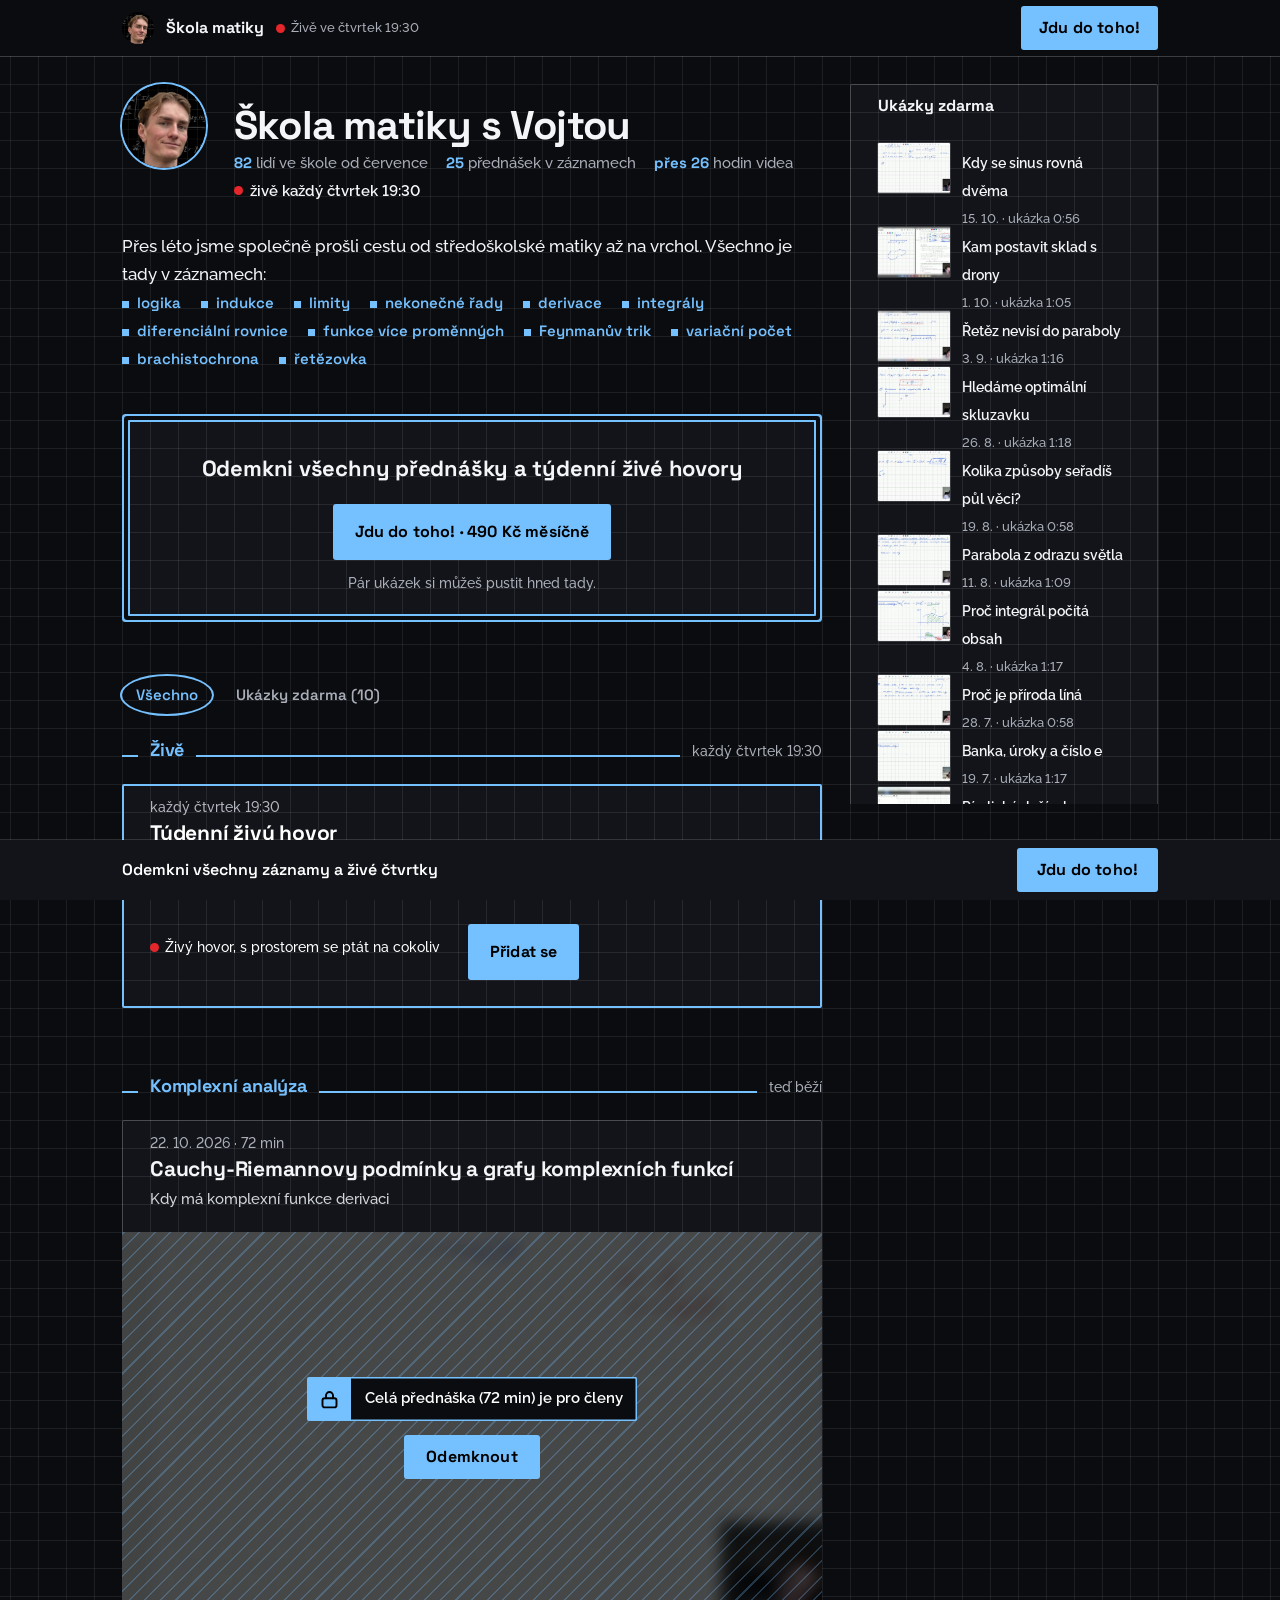
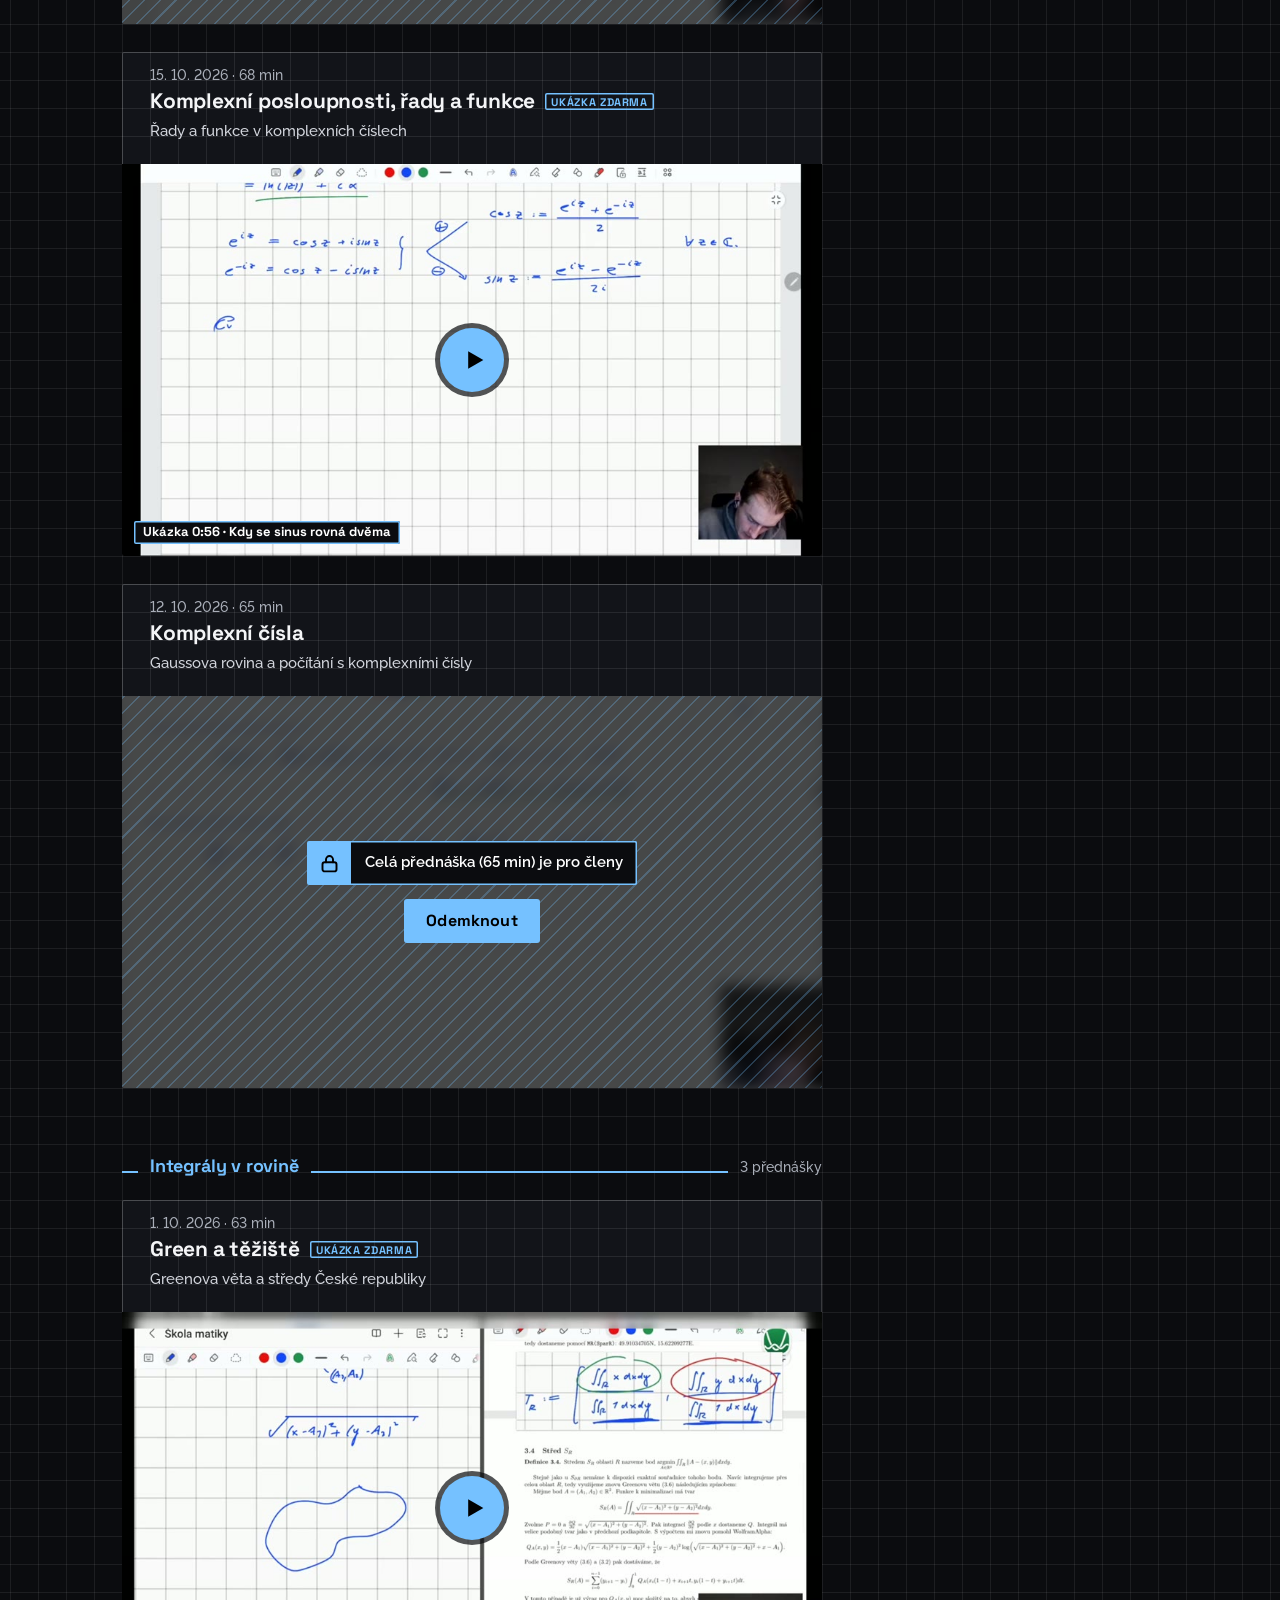
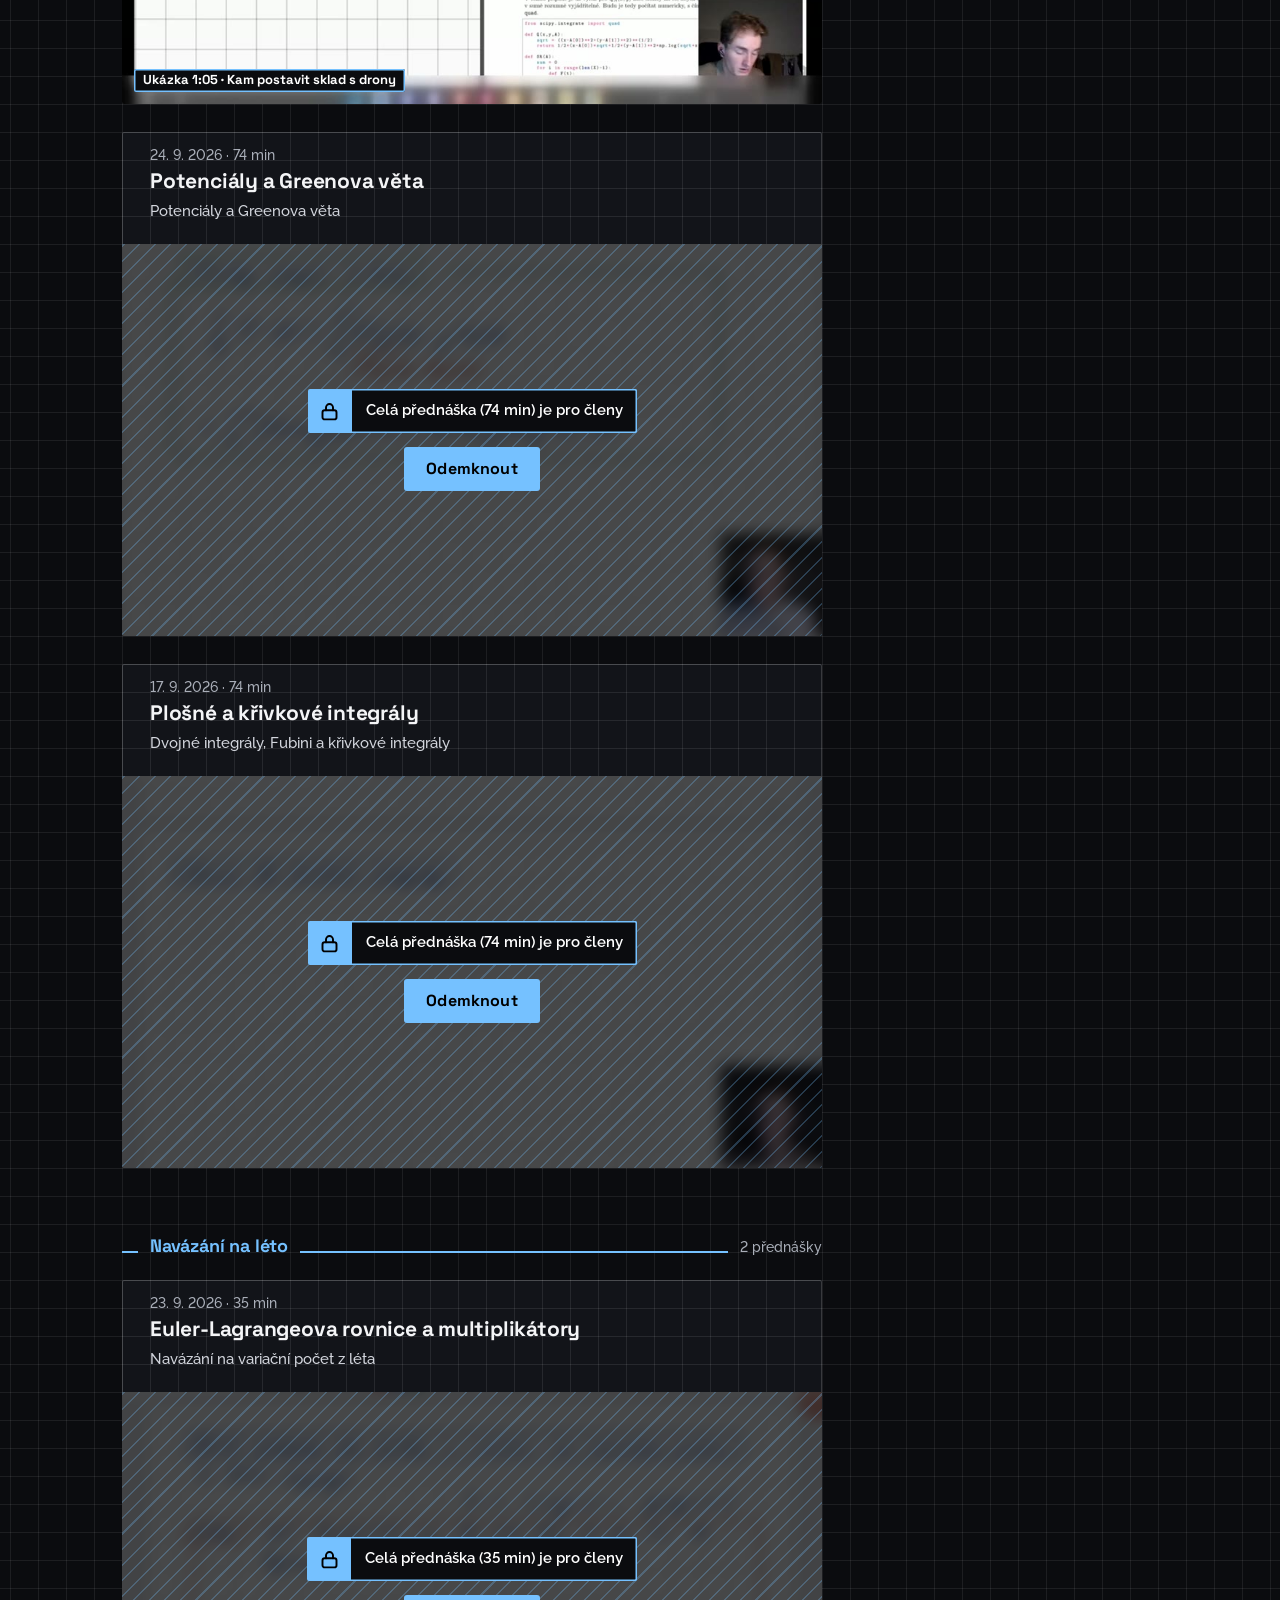
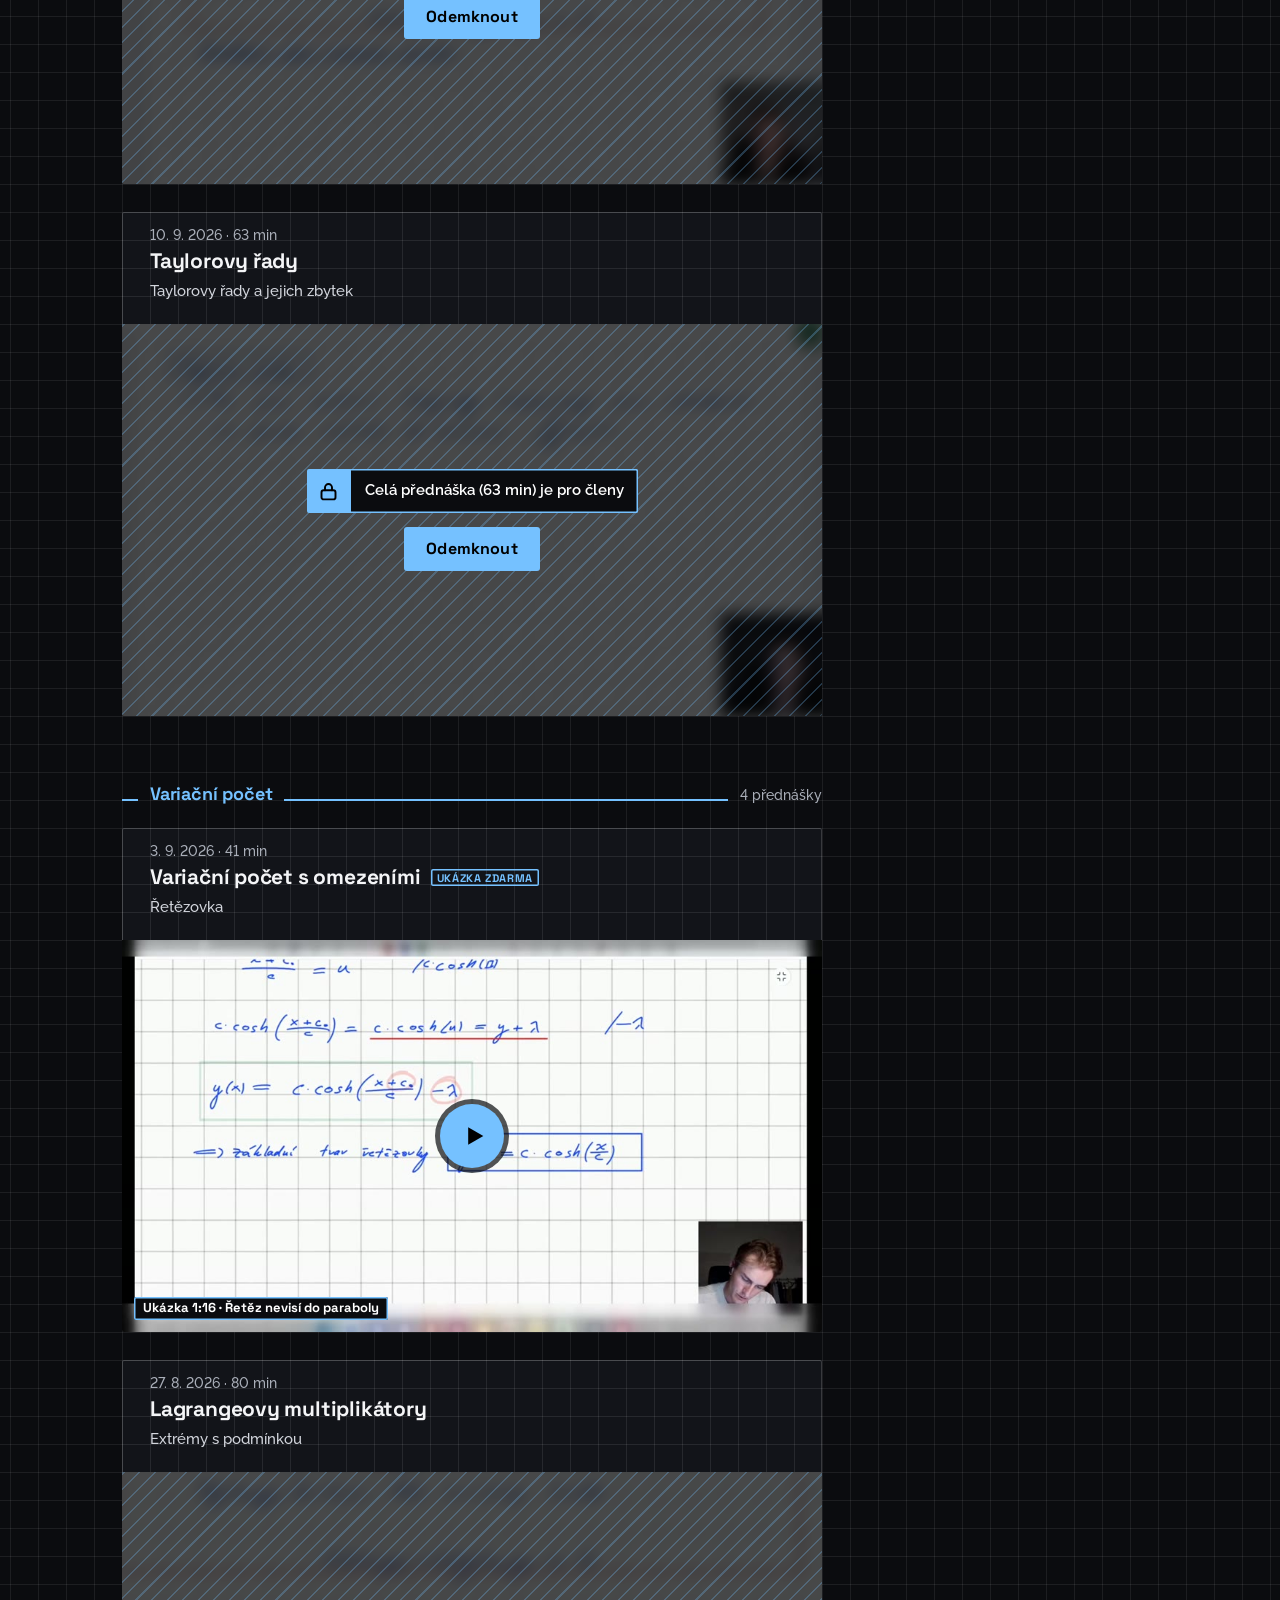
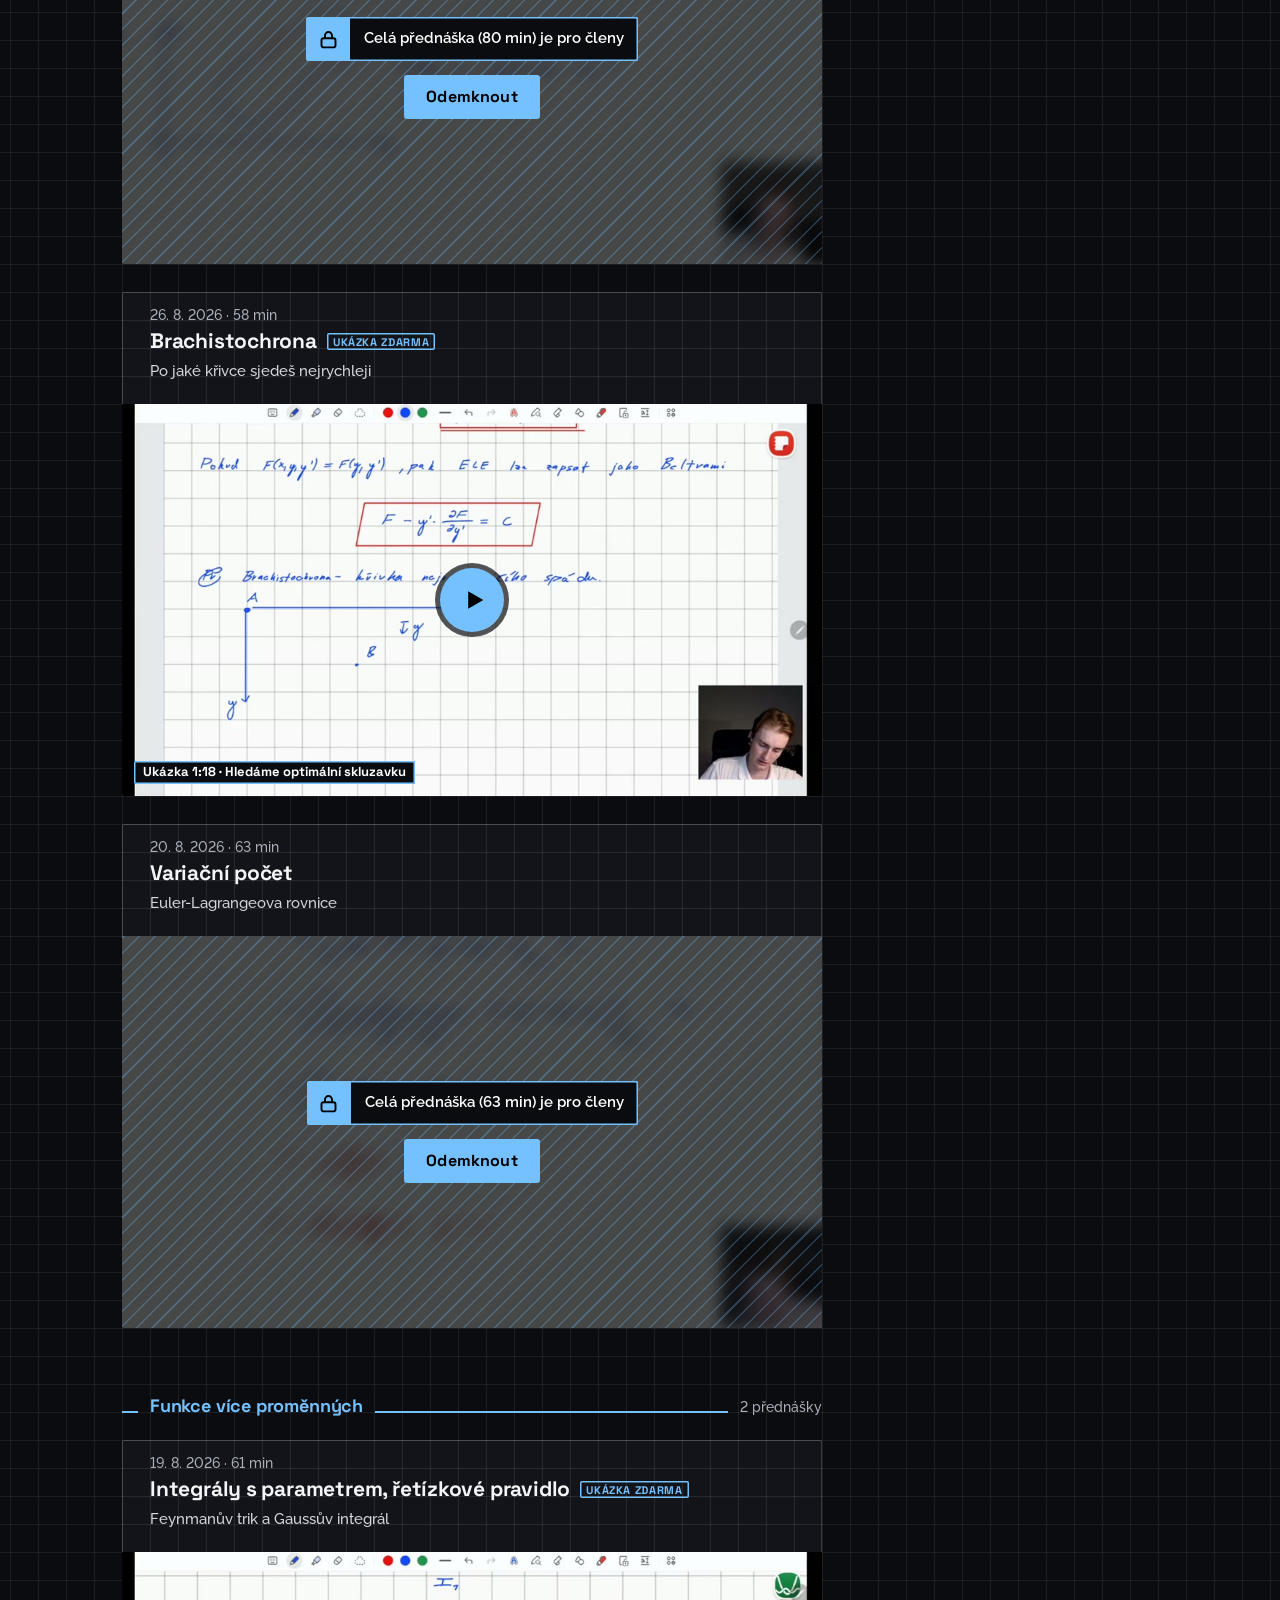
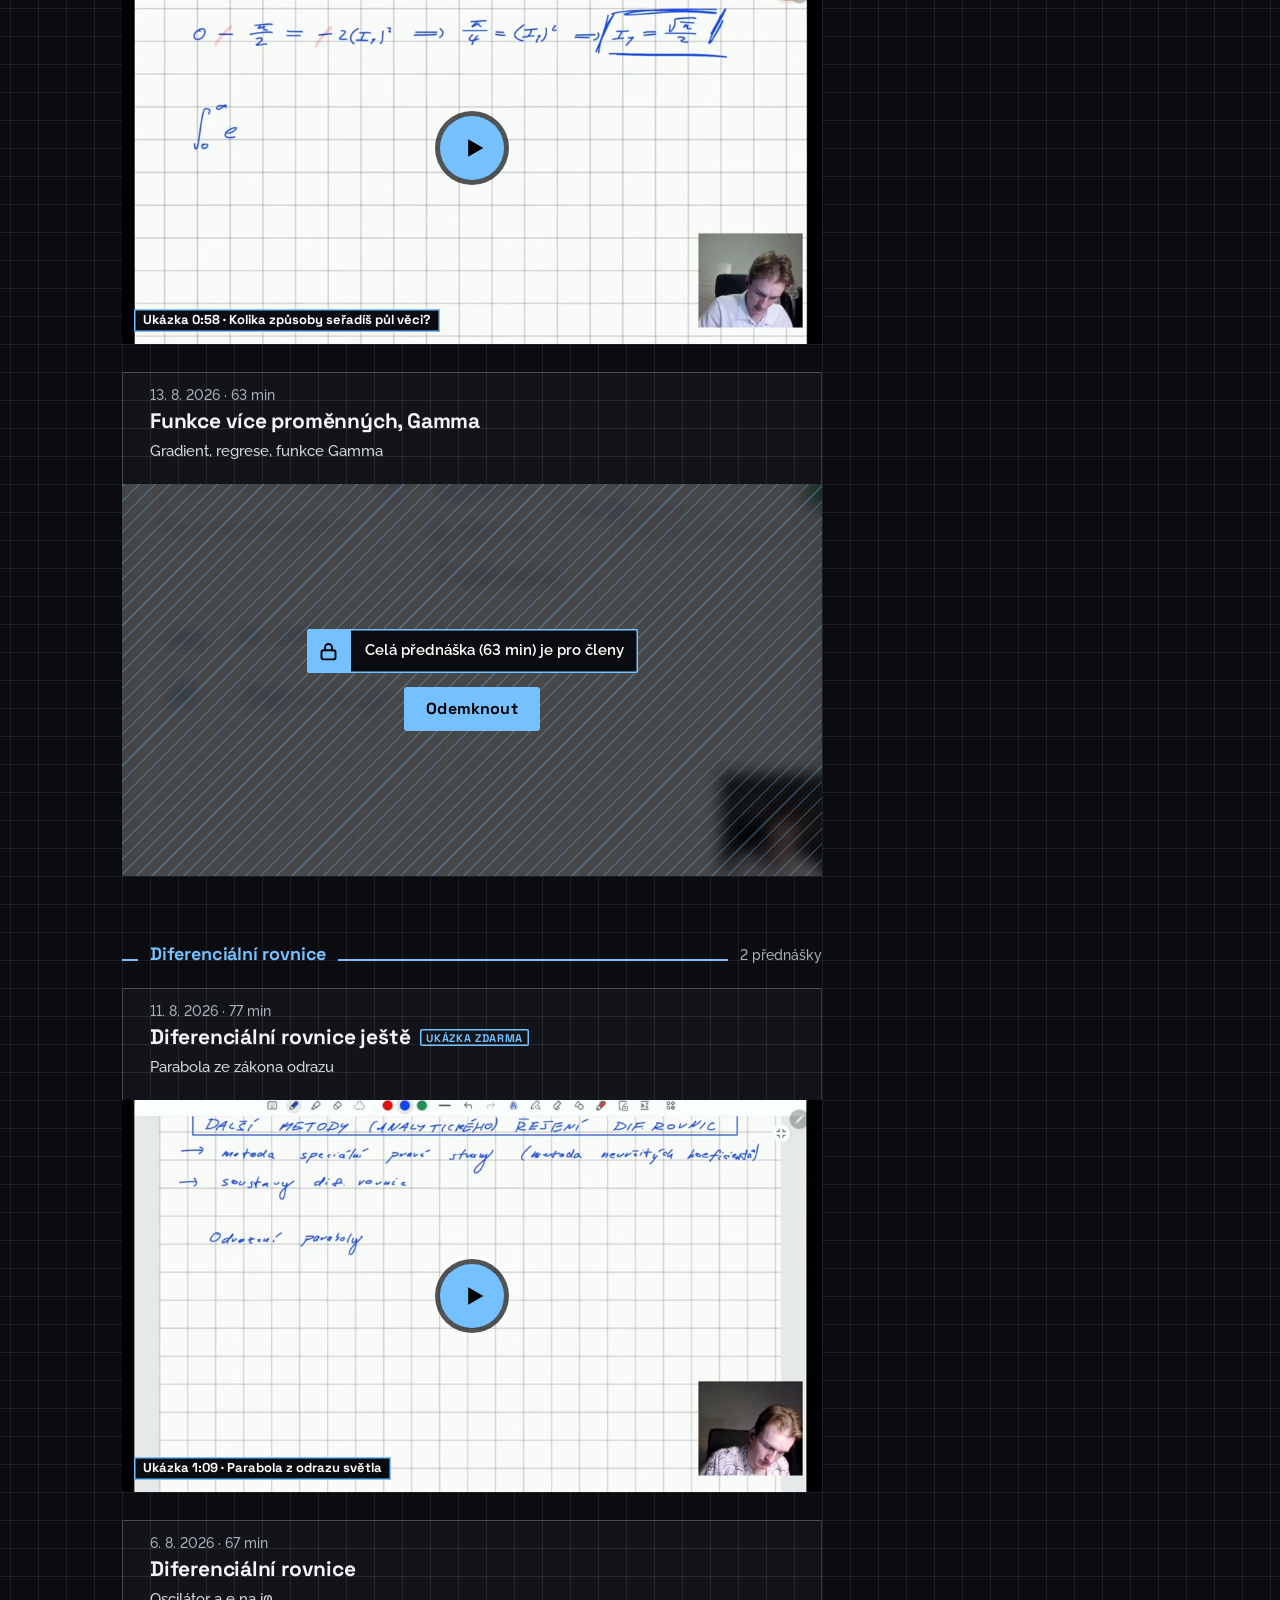
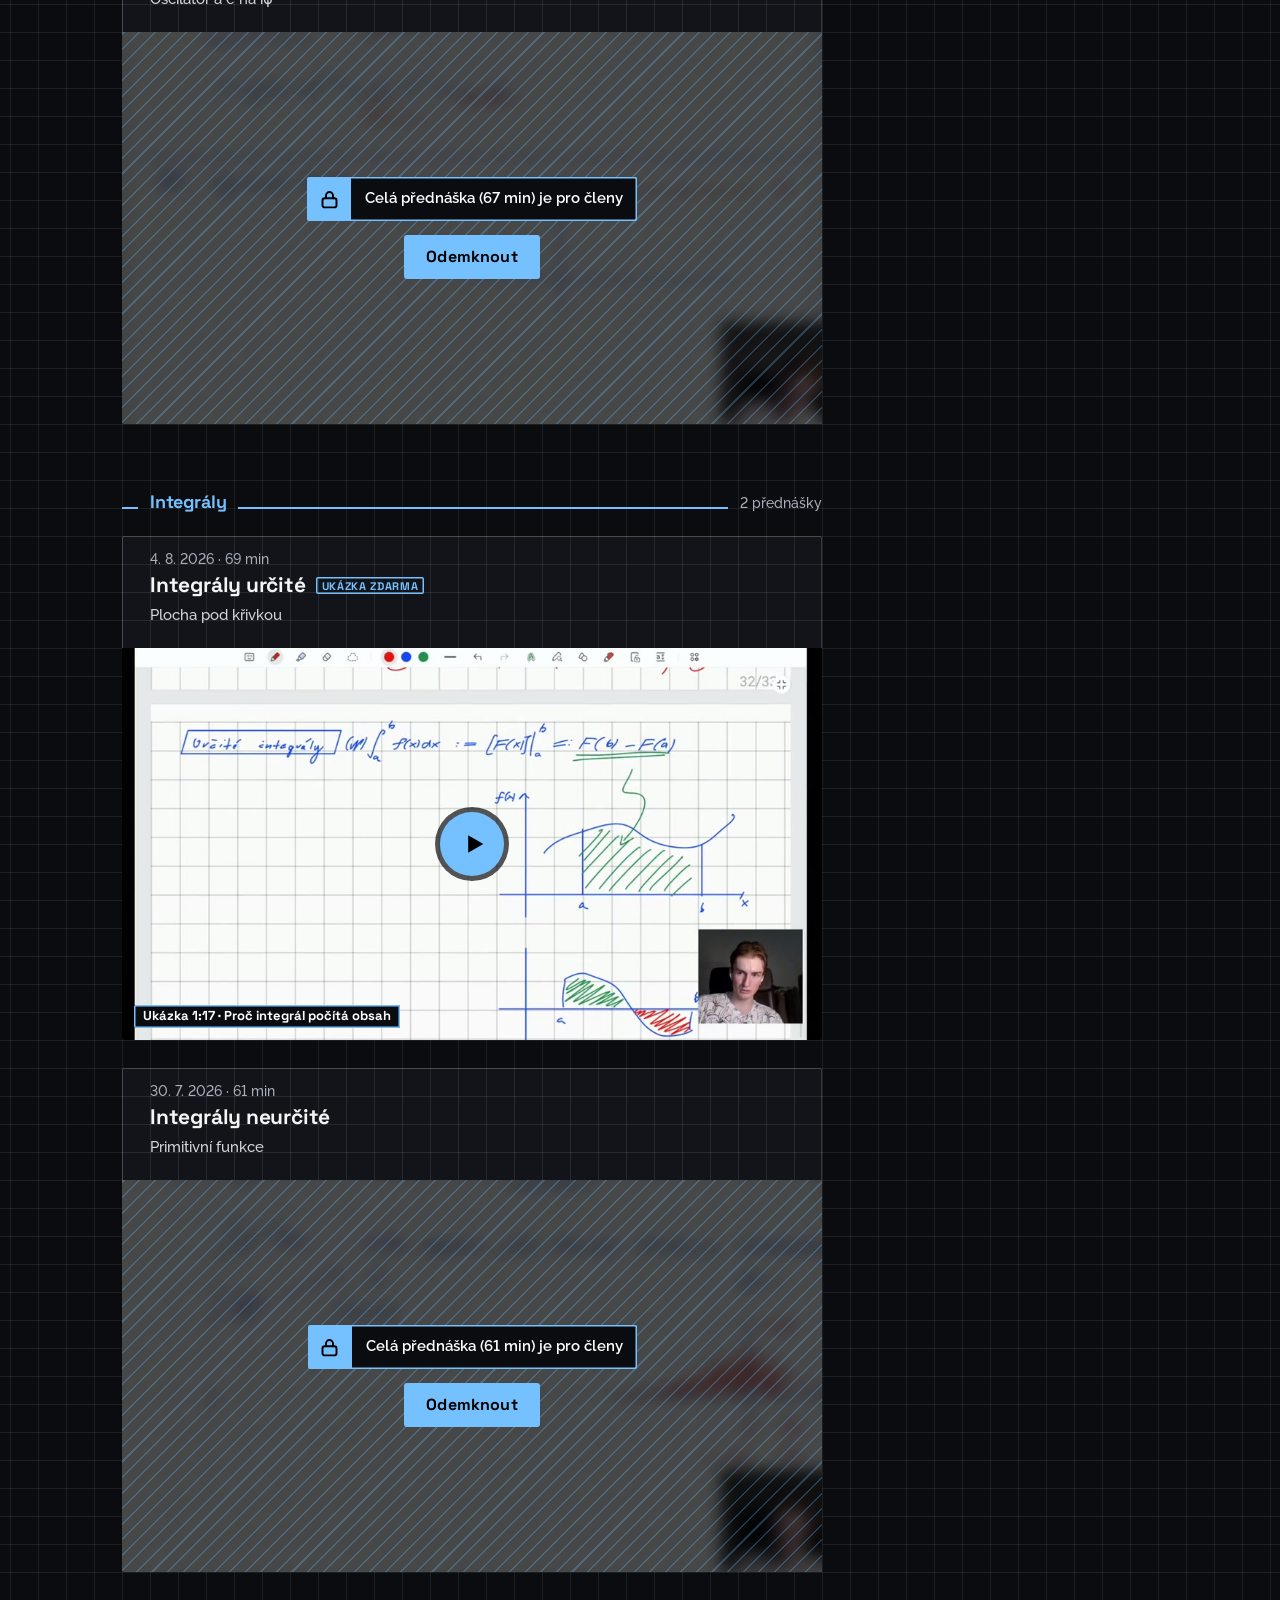
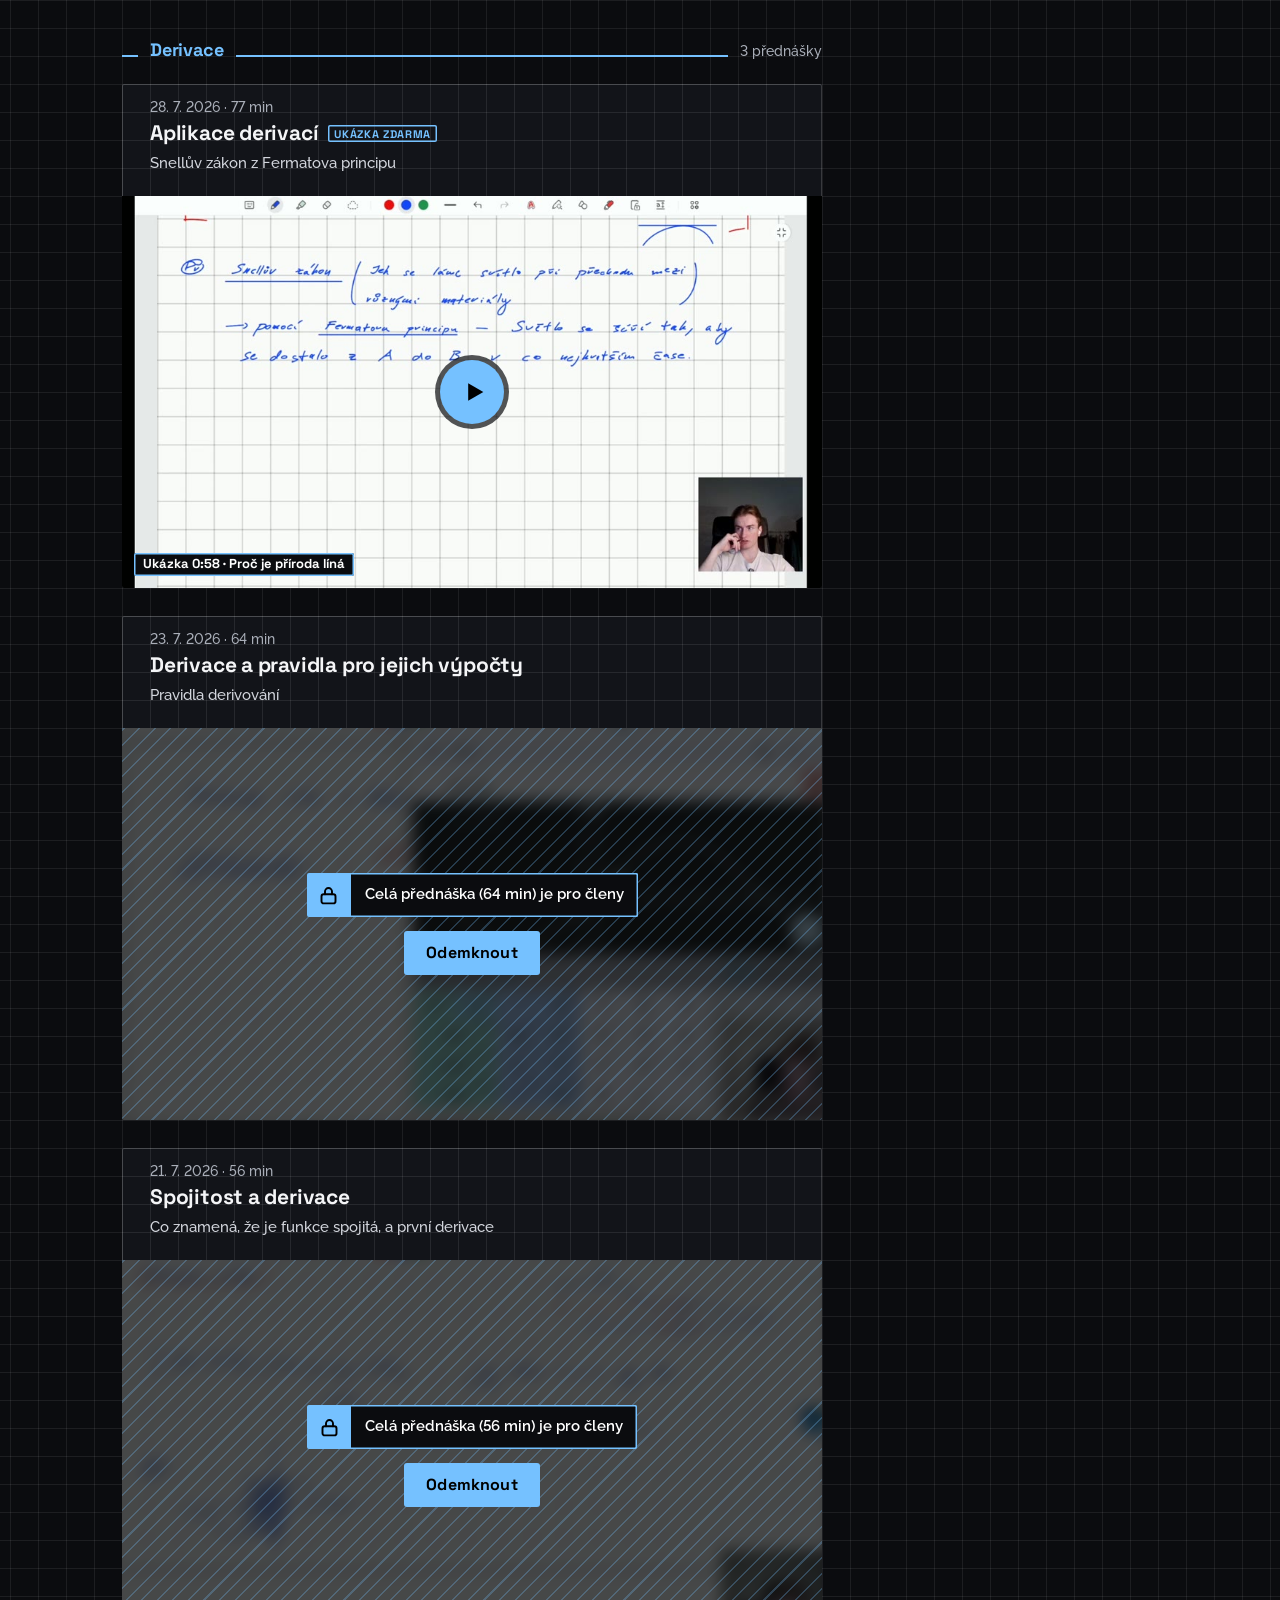
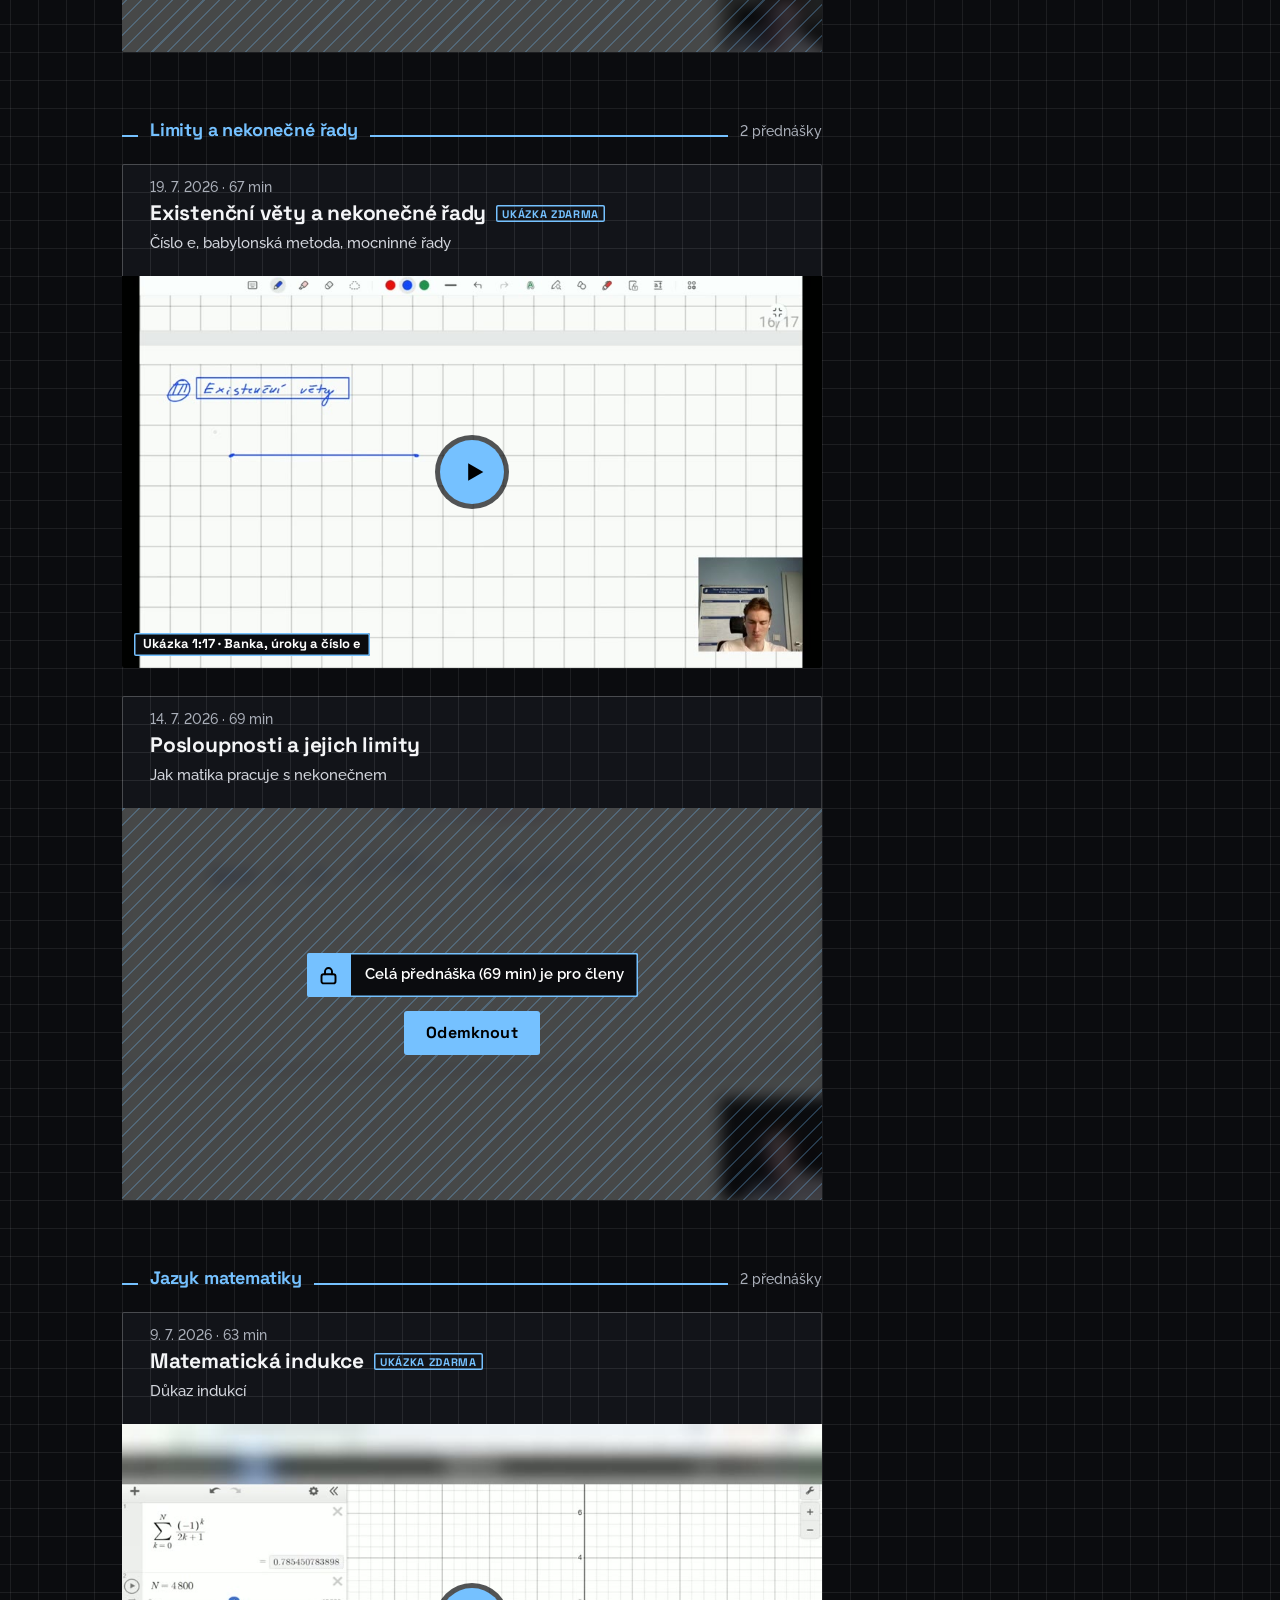
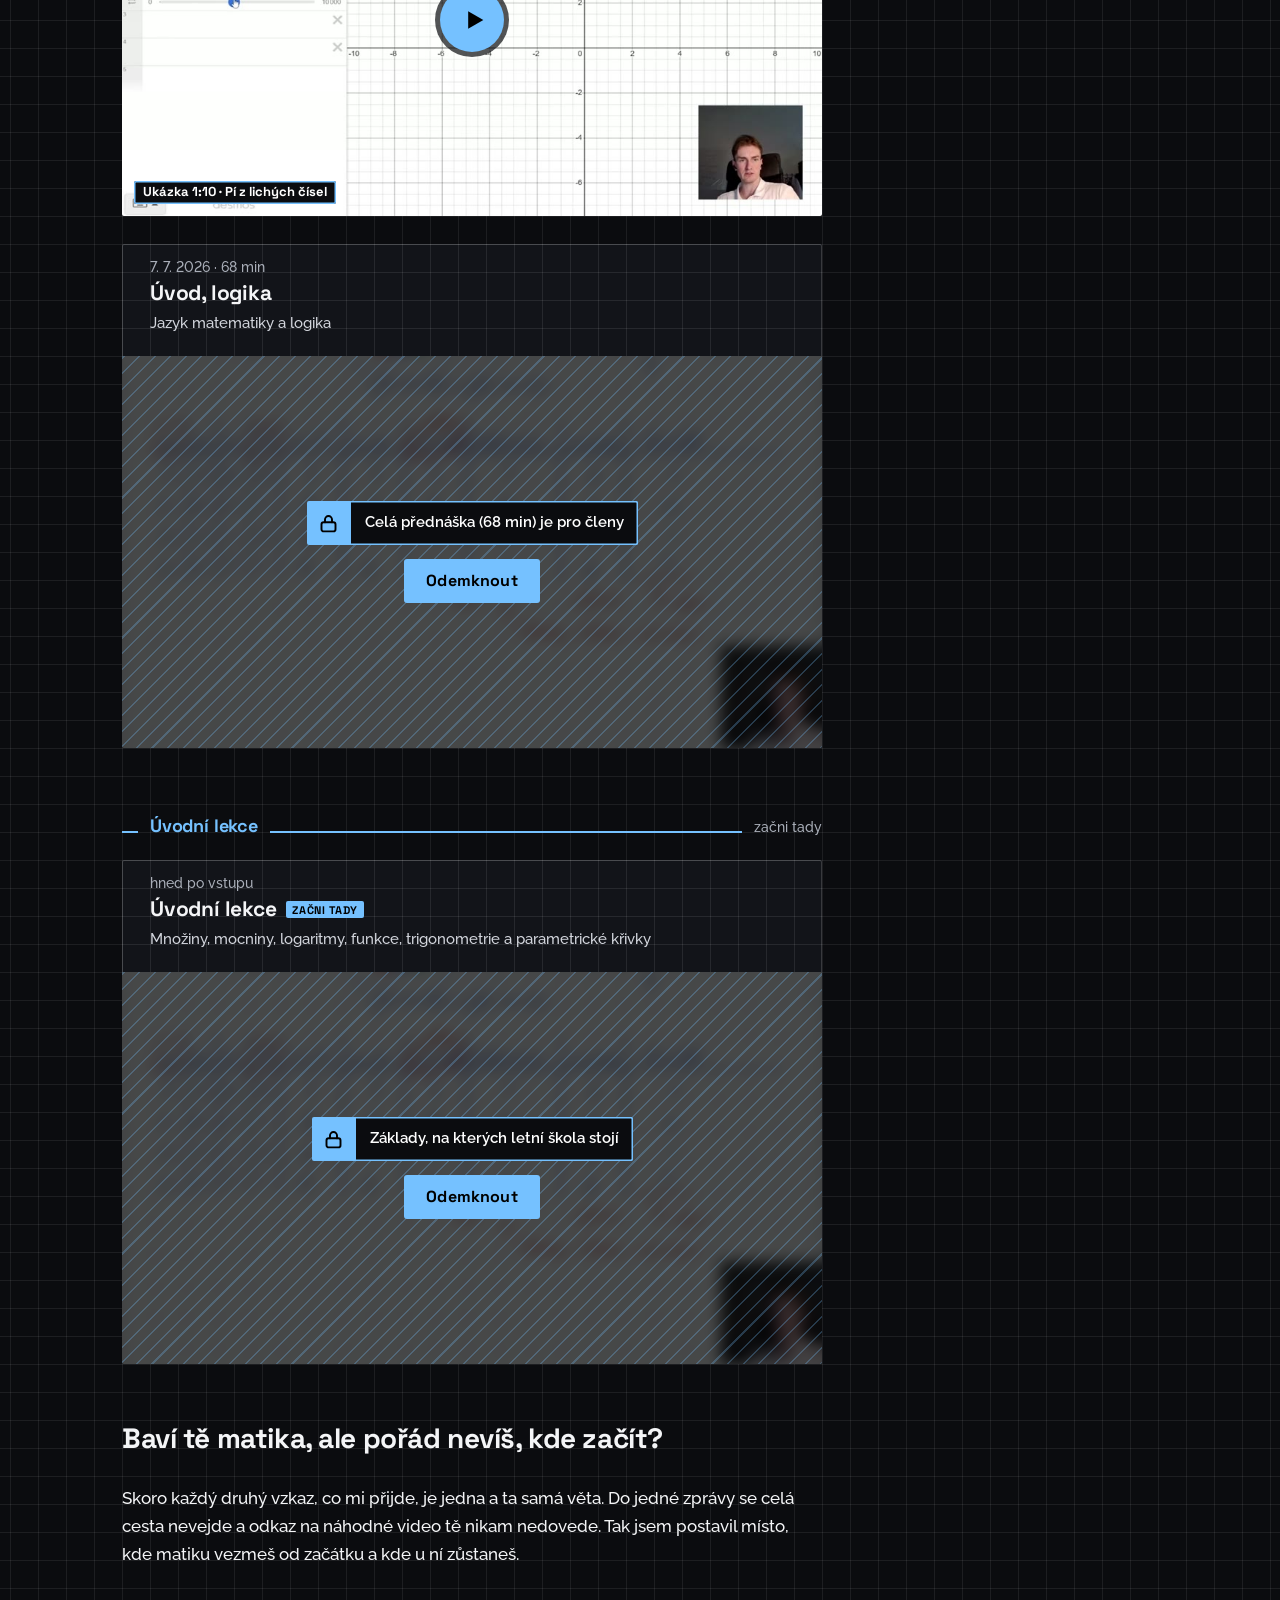
==== index.html @ f2858040 "Stránka do vyhledávačů (VEREJNE)" ====
<!doctype html>
<html lang="cs">
<head>
<meta charset="utf-8">
<meta name="viewport" content="width=device-width, initial-scale=1">
<title>Škola matiky s Vojtou</title>
<link rel="icon" href="favicon.ico" sizes="any">
<link rel="icon" href="media/favicon-32.png" type="image/png">
<link rel="apple-touch-icon" href="media/apple-touch-icon.png">
<!-- náhled odkazu ve zprávách (WhatsApp, Messenger, IG): Vojtův nadpis, věty z jeho textu, snímek horní části
     stránky bez počtů (ty by v uloženém náhledu zastaraly), 1200×630 -->
<meta name="description" content="Místo, kde matiku vezmeš od začátku a kde u ní zůstaneš. Živě každý čtvrtek od 19:30.">
<meta property="og:type" content="website">
<meta property="og:locale" content="cs_CZ">
<meta property="og:site_name" content="Škola matiky s Vojtou">
<meta property="og:title" content="Baví tě matika, ale pořád nevíš, kde začít?">
<meta property="og:description" content="Místo, kde matiku vezmeš od začátku a kde u ní zůstaneš. Živě každý čtvrtek od 19:30.">
<meta property="og:url" content="https://skola.vojtakloud.com/">
<meta property="og:image" content="https://skola.vojtakloud.com/media/nahled-odkazu.jpg?v=25319fac">
<meta property="og:image:width" content="1200">
<meta property="og:image:height" content="630">
<meta name="twitter:card" content="summary_large_image">
<script>document.documentElement.dataset.design = "k";</script>
<style>
@font-face { font-family: "Space Grotesk"; src: url("fonts/spacegrotesk-wght.ttf") format("truetype"); font-weight: 300 700; }
@font-face { font-family: "Raleway"; src: url("fonts/raleway-latin-ext-wght-normal.woff2") format("woff2"); font-weight: 100 900;
  unicode-range: U+0100-02BA, U+02BD-02C5, U+02C7-02CC, U+02CE-02D7, U+02DD-02FF, U+0304, U+0308, U+0329, U+1D00-1DBF, U+1E00-1E9F, U+1EF2-1EFF, U+2020, U+20A0-20AB, U+20AD-20C0, U+2113, U+2C60-2C7F, U+A720-A7FF; }
@font-face { font-family: "Raleway"; src: url("fonts/raleway-latin-wght-normal.woff2") format("woff2"); font-weight: 100 900;
  unicode-range: U+0000-00FF, U+0131, U+0152-0153, U+02BB-02BC, U+02C6, U+02DA, U+02DC, U+0304, U+0308, U+0329, U+2000-206F, U+20AC, U+2122, U+2191, U+2193, U+2212, U+2215, U+FEFF, U+FFFD; }

:root {
  --bg: #0d0d0f;
  --panel: #17171b;
  --panel-2: #1f1f24;
  --line: #2a2a31;
  --text: #f3f3f5;
  --muted: #9b9ba6;
  --red: #e5262b;
  --red-2: #ff5a3c;
  --radius: 18px;
}
* { box-sizing: border-box; }
html { -webkit-text-size-adjust: 100%; }
body { margin: 0; background: var(--bg); color: var(--text); font-family: "Raleway", system-ui, sans-serif;
  font-size: 16px; line-height: 1.55; padding-bottom: 96px; }
a { color: inherit; }
img { max-width: 100%; display: block; }
button { font: inherit; color: inherit; cursor: pointer; }

.draft { background: #3a2b00; color: #ffd66b; font-size: 13px; text-align: center; padding: 6px 16px; }

.top { position: sticky; top: 0; z-index: 20; background: rgba(13,13,15,.86); backdrop-filter: blur(10px);
  border-bottom: 1px solid var(--line); }
.top-in { max-width: 1080px; margin: 0 auto; padding: 10px 16px; display: flex; align-items: center; gap: 12px; }
.top-in img { width: 32px; height: 32px; border-radius: 50%; }
.top-in strong { font-size: 15px; }
.live { display: inline-flex; align-items: center; gap: 6px; font-size: 13px; color: var(--muted); }
.live::before { content: ""; width: 8px; height: 8px; border-radius: 50%; background: var(--red); box-shadow: 0 0 0 3px rgba(229,38,43,.25); }
.top .btn { margin-left: auto; }

.btn { border: 0; border-radius: 999px; padding: 11px 20px; font-weight: 700; background: var(--text); color: #111;
  text-decoration: none; display: inline-block; white-space: nowrap; }
.btn.red { background: linear-gradient(90deg, var(--red), var(--red-2)); color: #fff; }
.btn.ghost { background: transparent; color: var(--text); border: 1px solid var(--line); }

.wrap { max-width: 1080px; margin: 0 auto; padding: 24px 16px; display: grid; grid-template-columns: minmax(0, 1fr) 320px; gap: 28px; }
@media (max-width: 900px) { .wrap { grid-template-columns: minmax(0, 1fr); } .aside { display: none; } }

.profile { display: flex; gap: 18px; align-items: center; }
.profile img { width: 84px; height: 84px; border-radius: 50%; border: 2px solid var(--line); flex: none; }
.profile h1 { font-size: 26px; line-height: 1.2; margin: 0 0 6px; }
.meta { color: var(--muted); font-size: 14px; display: flex; flex-wrap: wrap; gap: 4px 14px; }
.meta b { color: var(--text); }
.bio { margin: 18px 0 0; }
.bio p { margin: 0 0 10px; }
.bio .q { font-size: 20px; font-weight: 700; }
.chips { display: flex; flex-wrap: wrap; gap: 6px; margin: 14px 0 0; padding: 0; list-style: none; }
.chips li { font-size: 13px; padding: 4px 10px; border-radius: 999px; background: var(--panel-2); color: #d7d7de; }

.unlock { margin: 22px 0; border-radius: var(--radius); padding: 22px; text-align: center;
  background: linear-gradient(120deg, #b3121a 0%, #e5262b 45%, #ff7a3c 100%); }
.unlock p { margin: 0 0 14px; font-weight: 600; font-size: 17px; }
.unlock .btn { background: rgba(255,255,255,.92); color: #8f0f15; }
.unlock small { display: block; margin-top: 10px; opacity: .85; font-size: 13px; }

.tabs { display: flex; gap: 8px; margin: 0 0 16px; }
.tabs button { border: 1px solid var(--line); background: var(--panel); border-radius: 999px; padding: 7px 14px; font-size: 14px; }
.tabs button[aria-pressed="true"] { background: var(--text); color: #111; border-color: var(--text); }

.post { background: var(--panel); border: 1px solid var(--line); border-radius: var(--radius); overflow: hidden; margin: 0 0 18px; }
.post-head { padding: 14px 16px 10px; }
.post-head .date { color: var(--muted); font-size: 13px; }
.post-head h2 { font-size: 19px; line-height: 1.3; margin: 2px 0 4px; }
.post-head .topics { color: #c9c9d1; font-size: 14px; margin: 0; }
.badge { display: inline-block; font-size: 12px; font-weight: 700; padding: 2px 8px; border-radius: 999px; margin-left: 6px; vertical-align: 2px; }
.badge.free { background: rgba(255,90,60,.16); color: #ff8a6b; }
.badge.start { background: rgba(255,255,255,.1); color: #e6e6ea; }

.media { position: relative; aspect-ratio: 16 / 9; background: #000; overflow: hidden; }
.media img, .media video { width: 100%; height: 100%; object-fit: cover; }
.media.locked img { filter: blur(16px) brightness(.55) saturate(.6); transform: scale(1.12); }
.lockbox { position: absolute; inset: 0; display: grid; place-content: center; justify-items: center; gap: 10px; text-align: center; padding: 16px; }
.lockbox .ico { width: 54px; height: 54px; border-radius: 14px; background: rgba(255,255,255,.92); display: grid; place-items: center; }
.lockbox .ico svg { width: 26px; height: 26px; }
.lockbox span { font-size: 14px; color: #e9e9ee; }
.lockbox button { margin-top: 2px; }
.play { position: absolute; inset: 0; border: 0; background: linear-gradient(0deg, rgba(0,0,0,.55), rgba(0,0,0,0) 55%); display: grid; place-items: center; }
.play .ico { width: 70px; height: 70px; border-radius: 50%; background: rgba(255,255,255,.95); display: grid; place-items: center; box-shadow: 0 8px 30px rgba(0,0,0,.4); }
.play .ico svg { width: 28px; height: 28px; margin-left: 4px; }
.play .len { position: absolute; left: 14px; bottom: 12px; font-size: 13px; font-weight: 700; background: rgba(0,0,0,.6); padding: 3px 8px; border-radius: 8px; }
/* vlastní přehrávač ukázek (bez Stáhnout); akcent přes --vp-accent, výchozí světle modrá z obchodu */
.vp { position: absolute; left: 0; right: 0; bottom: 0; z-index: 2; display: flex; align-items: center; gap: 8px;
  padding: 28px 10px 8px; background: linear-gradient(0deg, rgba(0,0,0,.72), rgba(0,0,0,0)); color: #fff;
  opacity: 0; transition: opacity .2s; pointer-events: none; }
.media.vp-show .vp, .media.vp-paused .vp { opacity: 1; pointer-events: auto; }
.media.vp-on video { cursor: pointer; }
/* ukázka z Vimea: přehrávač bez vlastních ovládacích prvků, kliknutí chytá průhledná vrstva nad ním */
.media iframe { position: absolute; inset: 0; width: 100%; height: 100%; border: 0; }
.vp-hit { position: absolute; inset: 0; z-index: 1; cursor: pointer; }
.vp-hit[hidden] { display: none; }
.vp-tap { position: absolute; left: 50%; top: 50%; z-index: 1; transform: translate(-50%, -50%); padding: 8px 14px; border-radius: 8px;
  background: rgba(0,0,0,.7); color: #fff; font-size: 14px; font-weight: 700; pointer-events: none; }
.vp-btn { border: 0; background: none; color: #fff; width: 40px; height: 40px; display: grid; place-items: center; padding: 0; flex: none; border-radius: 3px; }
.vp-btn svg { width: 22px; height: 22px; fill: currentColor; }
.vp-btn:hover { background: rgba(255,255,255,.12); }
.vp-btn:focus-visible, .vp-bar:focus-visible { outline: 2px solid var(--vp-accent, #75c1ff); outline-offset: 2px; }
.vp-bar { flex: 1; height: 24px; position: relative; cursor: pointer; touch-action: none; }
.vp-bar::before { content: ""; position: absolute; left: 0; right: 0; top: 50%; height: 3px; margin-top: -1.5px; background: rgba(255,255,255,.3); }
.vp-fill { position: absolute; left: 0; top: 50%; height: 3px; margin-top: -1.5px; width: 0; background: var(--vp-accent, #75c1ff); }
.vp-fill::after { content: ""; position: absolute; right: -6px; top: -4.5px; width: 12px; height: 12px; border-radius: 50%; background: var(--vp-accent, #75c1ff); }
.vp-time { font-size: 13px; font-variant-numeric: tabular-nums; white-space: nowrap; padding: 0 4px; }
.media:fullscreen { aspect-ratio: auto; background: #000; }
.media:fullscreen video { object-fit: contain; }
.media:fullscreen iframe { height: 100%; }
@media (max-width: 520px) { .vp-time { display: none; } .vp { gap: 4px; } }
.end.on { z-index: 3; }
.end { position: absolute; inset: 0; background: rgba(10,10,12,.88); display: none; place-content: center; justify-items: center; text-align: center; gap: 10px; padding: 20px; }
.end.on { display: grid; }
.end p { margin: 0; max-width: 420px; }
.end .big { font-size: 20px; font-weight: 700; }
.end .row { display: flex; gap: 8px; flex-wrap: wrap; justify-content: center; margin-top: 6px; }
.divider { display: flex; align-items: center; gap: 12px; margin: 30px 0 14px; }
.divider::before, .divider::after { content: ""; height: 1px; background: var(--line); flex: 1; }
.divider::before { flex: 0 0 18px; }
.divider span { font-weight: 800; font-size: 15px; letter-spacing: .02em; }
.divider small { color: var(--muted); font-size: 13px; order: 3; }
.divider::after { order: 2; }
#feed > .divider:first-child { margin-top: 4px; }
.post.now { border-color: rgba(229,38,43,.45); background: linear-gradient(180deg, rgba(229,38,43,.10), var(--panel) 70%); }
.now-cta { display: flex; align-items: center; gap: 12px; padding: 0 16px 16px; flex-wrap: wrap; }
.now-cta .live { color: #e6e6ea; }
.missing { position: absolute; left: 12px; top: 12px; font-size: 12px; background: #3a2b00; color: #ffd66b; padding: 3px 8px; border-radius: 8px; }

.aside .box { background: var(--panel); border: 1px solid var(--line); border-radius: var(--radius); padding: 16px; margin: 0 0 16px; }
.aside h3 { margin: 0 0 12px; font-size: 16px; }
.aside .sticky { position: sticky; top: 76px; max-height: calc(100vh - 180px); overflow: auto; scrollbar-width: thin; }
.mini { display: flex; gap: 10px; align-items: center; padding: 6px 0; text-decoration: none; }
.mini img { width: 96px; aspect-ratio: 16/9; object-fit: cover; border-radius: 10px; flex: none; }
.mini span { font-size: 14px; line-height: 1.3; }
.mini small { display: block; color: var(--muted); font-size: 12px; }
.livebox p { margin: 0 0 8px; color: #d7d7de; font-size: 14px; }

.section { margin: 34px 0 0; }
.section h2 { font-size: 22px; margin: 0 0 14px; }
.section ul { padding-left: 20px; margin: 0; }
.section li { margin: 0 0 6px; }
.section img { border-radius: 14px; }
details { background: var(--panel); border: 1px solid var(--line); border-radius: 14px; padding: 12px 16px; margin: 0 0 10px; }
summary { font-weight: 700; cursor: pointer; }
details p { margin: 8px 0 2px; color: #d7d7de; }
.final { text-align: center; background: var(--panel); border: 1px solid var(--line); border-radius: var(--radius); padding: 26px 20px; }
.final p { max-width: 520px; margin: 0 auto 16px; }

.bar { position: fixed; left: 0; right: 0; bottom: 0; z-index: 30; padding: 10px 16px calc(10px + env(safe-area-inset-bottom)); }
.bar-in { max-width: 1080px; margin: 0 auto; border-radius: 16px; padding: 10px 12px 10px 18px; display: flex; align-items: center; gap: 12px;
  background: linear-gradient(120deg, #b3121a, #e5262b 50%, #ff7a3c); box-shadow: 0 10px 40px rgba(0,0,0,.5); }
.bar-in p { margin: 0; font-weight: 600; font-size: 15px; line-height: 1.3; }
.bar-in .btn { margin-left: auto; background: rgba(255,255,255,.94); color: #8f0f15; }
@media (max-width: 520px) {
  .bar-in p { font-size: 13px; } .bar-in .btn { padding: 10px 14px; }
  .top-in .live { display: none; } .top-in strong { white-space: nowrap; }
  .profile { gap: 14px; } .profile img { width: 64px; height: 64px; } .profile h1 { font-size: 22px; }
  .meta { gap: 2px 10px; font-size: 13px; }
}

.modal { position: fixed; inset: 0; z-index: 50; background: rgba(0,0,0,.7); display: none; place-items: center; padding: 16px; }
.modal.on { display: grid; }
.sheet { background: var(--panel); border: 1px solid var(--line); border-radius: 22px; width: min(460px, 100%); max-height: 92vh; overflow: auto; padding: 22px; position: relative; }
.sheet h2 { margin: 0 0 4px; font-size: 22px; }
.sheet .price { font-size: 15px; color: var(--muted); margin: 0 0 14px; }
.sheet .price b { color: var(--text); font-size: 22px; }
.sheet ul { padding-left: 20px; margin: 0 0 16px; }
.embed { border: 1px dashed #6b5a22; border-radius: 14px; padding: 18px; text-align: center; color: #ffd66b; background: #1d1806; font-size: 14px; margin: 0 0 12px; }
.fallback { margin: 0; text-align: center; font-size: 13px; color: var(--muted); }
/* vložená platba: box bez rámečku, barvy formuláře přes proměnné Flixy (nastavené ve variantě designu) */
/* .nactena: pokladna z Flixy se vložila (dřív .live, ta ale přidávala červenou tečku „živě“) */
.embed.nactena { border: 0; outline: 0; padding: 0; background: none; text-align: left; color: inherit; }
[data-flixy-checkout] { --flixy-checkout-font-family: "Raleway", system-ui, sans-serif; }
.fallback a { color: inherit; text-decoration: underline; }
.close { position: absolute; right: 12px; top: 10px; border: 0; background: transparent; font-size: 26px; color: var(--muted); }
.sheet .btn { width: 100%; text-align: center; }
[data-shot] .draft { display: none; }


</style>
<link rel="stylesheet" href="design-k.css?v=bc5b0088">
</head>
<body>


<header class="top">
  <div class="top-in">
    <img src="media/avatar.jpg" alt="">
    <strong>Škola matiky</strong>
    <span class="live">Živě ve čtvrtek 19:30</span>
    <button class="btn red" data-join>Jdu do toho!</button>
  </div>
</header>

<div class="wrap">
  <main>
    <section class="profile">
      <img src="media/avatar.jpg" alt="Vojta Kloud">
      <div>
        <h1>Škola matiky s Vojtou</h1>
        <div class="meta">
          <span><b id="n-members">82</b> <span id="l-members">lidí ve škole od července</span></span>
          <span><b id="n-lessons">24</b> přednášek v záznamech</span>
          <span><b id="n-hours">přes 21</b> hodin videa</span>
          <span>živě každý čtvrtek 19:30</span>
        </div>
      </div>
    </section>

    <!-- Nahoře jen krátký popis jako u profilu na HeroHero; dlouhý text (otázka a proč škola vznikla) je pod příspěvky. -->
    <div class="bio">
      <p>Přes léto jsme společně prošli cestu od středoškolské matiky až na vrchol. Všechno je tady v záznamech:</p>
      <ul class="chips" id="chips"></ul>
    </div>

    <div class="unlock">
      <p>Odemkni všechny přednášky a týdenní živé hovory</p>
      <button class="btn" data-join>Jdu do toho! · 490 Kč měsíčně</button>
      <small>Pár ukázek si můžeš pustit hned tady.</small>
    </div>

    <div class="tabs" role="group" aria-label="Filtr">
      <button aria-pressed="true" data-filter="all" id="tab-all">Všechno</button>
      <button aria-pressed="false" data-filter="free" id="tab-free">Ukázky zdarma</button>
    </div>

    <div id="feed"></div>

    <section class="section about">
      <h2>Baví tě matika, ale pořád nevíš, kde začít?</h2>
      <p>Skoro každý druhý vzkaz, co mi přijde, je jedna a ta samá věta. Do jedné zprávy se celá cesta nevejde a odkaz na náhodné video tě nikam nedovede. Tak jsem postavil místo, kde matiku vezmeš od začátku a kde u ní zůstaneš.</p>
    </section>

    <section class="section">
      <h2>💬 Co říkají lidi, co léto prošli</h2>
      <img src="media/recenze-skola-dark.png" alt="Zprávy od lidí, co prošli letní školu">
    </section>

    <section class="section">
      <h2>👋 Ahoj, jsem Vojta</h2>
      <img src="media/proof-dark.png" alt="">
      <p>Hodně matiky jsem se naučil sám. Ale to nejcennější vždycky přišlo ve chvíli, kdy mi někdo zkušenější ukázal, kam se vůbec dívat a čemu stojí za to věnovat čas. Měl jsem svoje mentory a vím, jak strašně to celou cestu zkrátí. Přesně tím chci být pro tebe.</p>
      <ul>
        <li>V sedmnácti jsem se s prací o optimalizaci délky křivek v rovině dostal na Intel ISEF.</li>
        <li>Na mezinárodní soutěži BYSCC jsem získal zlatou medaili.</li>
        <li>Sleduje mě přes 15 000 lidí a prošlo mi rukama přes 200 studentů.</li>
      </ul>
    </section>

    <section class="section">
      <h2>Sedneme si, pokud…</h2>
      <ul>
        <li>tě matika baví a chceš víc, než ti dává škola.</li>
        <li>jsi na střední, na vejšce, nebo se k matice vracíš jen tak pro radost.</li>
        <li>zajímají tě hlavně myšlenky za matikou a chceš rozumět tomu, proč věci fungují.</li>
      </ul>
    </section>

    <section class="section">
      <h2>Časté otázky</h2>
      <details><summary>Stíhám to, i když nemůžu na živé přednášky?</summary>
        <p>V pohodě. Ze všeho je záznam, který ti zůstává, dokud jsi členem. Takže lekce projedeš, kdy se ti to hodí. Živě je to lepší kvůli otázkám, ale není to podmínka.</p></details>
      <details><summary>Je to pro mě, i když nejsem na střední?</summary>
        <p>Jo. Začínáme od základů a jdeme po myšlenkách, takže to sedne studentovi i dospělému, co si chce matiku konečně užít. Stačí, že tě to baví. Na věku ani titulu nezáleží.</p></details>
      <details><summary>Zvládnu to, když mi to ve škole nikdy moc nešlo?</summary>
        <p>Právě pro tebe to je. Stavíme na pochopení a vždycky začínáme tak nízko, aby se chytil opravdu každý. Biflení vzorců u mě nečekej.</p></details>
      <details><summary>Nebyl jsem u letní školy. Nebudu pozadu?</summary>
        <p>Nebudeš. Celý letní oblouk od základů po variační počet máš v záznamech hned po vstupu. Projedeš ho svým tempem a naživo naskočíš do tématu, které zrovna jede.</p></details>
    </section>

    <section class="section final">
      <h2>Tak co, jdeš do toho?</h2>
      <p>Matika tě baví. Zbývá jediné. Někdo, kdo tě jí provede od začátku, pěkně po pořádku a tak, aby ti dávala smysl. Uvnitř na tebe čeká celá letní škola v záznamech a každý týden živý hovor.</p>
      <button class="btn red" data-join>Jdu do toho!</button>
    </section>
  </main>

  <aside class="aside">
    <div class="sticky">
      <div class="box">
        <h3>Ukázky zdarma</h3>
        <div id="minis"></div>
      </div>
      <div class="box livebox">
        <h3><span class="live" style="color:var(--text);font-size:16px">Živě každý čtvrtek</span></h3>
        <p>19:30, s prostorem se ptát na cokoliv. Ze všeho je záznam.</p>
        <button class="btn ghost" data-join>Přidat se</button>
      </div>
    </div>
  </aside>
</div>

<div class="bar">
  <div class="bar-in">
    <p>Odemkni všechny záznamy a živé čtvrtky</p>
    <button class="btn" data-join>Jdu do toho!</button>
  </div>
</div>

<div class="modal" id="modal" role="dialog" aria-modal="true" aria-labelledby="m-title">
  <div class="sheet">
    <button class="close" aria-label="Zavřít" data-close>×</button>
    <h2 id="m-title">Přihlaš se do školy matiky!</h2>
    <p class="price"><b>490 Kč</b> měsíčně</p>
    <ul>
      <li>Týdenní živé hovory, s prostorem se ptát na cokoliv.</li>
      <li>Ze všeho je záznam, který ti zůstává, dokud jsi členem.</li>
      <li>Celá letní škola v záznamech hned po vstupu. Od základů po variační počet.</li>
    </ul>
    <div class="embed"><span class="embed-msg">Sem přijde vložená platba z Flixy.</span><div class="embed-mount"></div></div>
    <p class="fallback">Platba se nenačetla? <a id="flixy-link" target="_blank" rel="noopener">Otevři ji na Flixy</a></p>
  </div>
</div>

<script src="data.js?v=33dfe2ce"></script>
<script>
const thumb = n => n.startsWith("p") ? `media/snimky/podzim-${n.slice(1)}.jpg` : `media/snimky/lekce-${n}.jpg`;
for (const [n, p] of Object.entries(PREVIEWS)) LESSONS[n].preview = p;

// Počty do hlavičky profilu se počítají z dat, ať sedí i po přidání přednášky.
const lessonCount = Object.keys(LESSONS).length;
const hours = Math.floor(Object.values(LESSONS).reduce((a, l) => a + (l.min || 0), 0) / 60);

const ICON_LOCK = '<svg viewBox="0 0 24 24" fill="none" stroke="#111" stroke-width="2.2" stroke-linecap="round" stroke-linejoin="round"><rect x="4" y="10.5" width="16" height="10.5" rx="2.5"/><path d="M8 10.5V7.5a4 4 0 0 1 8 0v3"/></svg>';
const ICON_PLAY = '<svg viewBox="0 0 24 24"><path d="M7 4.5v15l13-7.5z" fill="#111"/></svg>';

const $ = (s, el = document) => el.querySelector(s);
const feed = $("#feed"), minis = $("#minis"), chips = $("#chips");

// Měření (24. 10. 2026): návštěva, otevření platby, nákup a chyba platby se značkou z odkazu (?z=st2610) jdou do listu
// Návštěvy v tabulce „Přístupy ke kurzům (automatika)“ (MERENI v data.js). Bez cookies a bez úložiště v prohlížeči:
// posílá se jen značka, doména, odkud člověk přišel, aplikace (IG, TikTok…) a mobil nebo počítač. Každá událost nejvýš
// jednou za načtení stránky. Lokální náhled, jiná adresa a roboti nic neposílají.
const mereni = (() => {
  const q = new URLSearchParams(location.search), ua = navigator.userAgent;
  const cista = s => String(s || "").toLowerCase().normalize("NFD").replace(/[^a-z0-9-]/g, "").slice(0, 16);
  const znacka = cista(q.get("z")) || (q.get("utm_source") ? cista("utm-" + q.get("utm_source")) : "");
  let odkud = "";
  try { const r = new URL(document.referrer); if (r.hostname !== location.hostname) odkud = r.hostname; } catch (e) {}
  const app = /Instagram/.test(ua) ? "ig" : /musical_ly|TikTok|Bytedance/i.test(ua) ? "tt"
    : /Messenger|Orca-Android/.test(ua) ? "ms" : /FBAN|FBAV|FB_IAB/.test(ua) ? "fb" : "";
  const M = typeof MERENI === "object" ? MERENI : {};
  const zap = M.url && location.hostname === M.host && !navigator.webdriver
    && !/bot|crawl|spider|headless|lighthouse|preview/i.test(ua);
  const poslano = {};
  const jednou = (u, navic) => {
    if (!zap || poslano[u]) return;
    poslano[u] = true;
    const p = new URLSearchParams(Object.assign({ u, z: znacka, o: odkud, a: app, m: /Mobi|Android|iPhone|iPad/.test(ua) ? "mobil" : "pc" }, navic));
    // keepalive: nákup odchází těsně před přesměrováním na děkovací stránku
    try { fetch(M.url + "?" + p, { credentials: "omit", keepalive: true, mode: "no-cors", cache: "no-store" }).catch(() => {}); } catch (e) {}
  };
  // návštěva jen při novém načtení (ne obnovení, ne krok zpět) a až když je stránka opravdu vidět
  const nav = performance.getEntriesByType("navigation")[0];
  if (!nav || nav.type === "navigate") {
    const vidim = () => { if (document.visibilityState !== "visible") return;
      document.removeEventListener("visibilitychange", vidim); jednou("navsteva"); };
    document.addEventListener("visibilitychange", vidim); vidim();
  }
  return { platba: () => jednou("platba"), chyba: () => jednou("chyba"),
    nakup: cena => jednou("nakup", { c: Number.isFinite(cena) ? cena : "" }) };
})();

// Počet lidí: nejdřív záloha z data.js, pak živá čísla z automatiky (bez cookies, bez osobních údajů).
function showMembers(m) {
  const useActive = MEMBERS.show === "active" || (MEMBERS.show === "auto" && m.active >= MEMBERS.activeFrom);
  $("#n-members").textContent = useActive ? m.active : m.total;
  $("#l-members").textContent = useActive ? MEMBERS.labelActive : MEMBERS.labelTotal;
}
showMembers(MEMBERS);
if (MEMBERS.url) fetch(MEMBERS.url, { credentials: "omit" }).then(r => r.json())
  .then(m => { if (Number.isFinite(m.total) && Number.isFinite(m.active) && m.total > 0) showMembers(m); }).catch(() => {});
$("#n-lessons").textContent = lessonCount; $("#n-hours").textContent = `přes ${hours}`;
chips.innerHTML = CHIPS.map(c => `<li>${c}</li>`).join("");

function postHTML(n) {
  const l = LESSONS[n];
  const badge = l.preview ? '<span class="badge free">Ukázka zdarma</span>' : '';
  const head = `<div class="post-head"><div class="date">${l.date} ${l.year || 2026}${l.min ? " · " + l.min + " min" : ""}</div><h2>${l.title}${badge}</h2><p class="topics">${l.topics}</p></div>`;
  const img = thumb(n);
  if (l.preview) {
    const p = l.preview, poster = p.file ? `media/ukazky/${p.file}.jpg` : img;
    return `<article class="post" data-free id="p-${n}">${head}
      <div class="media" data-n="${n}">
        <img src="${poster}" alt="">
        <button class="play" data-play="${n}" aria-label="Pustit ukázku"><span class="ico">${ICON_PLAY}</span><span class="len">Ukázka ${p.len}${p.title ? " · " + p.title : ""}</span></button>
        <div class="end"><p class="big">Tohle byla minuta z ${l.min}.</p><p>Celá přednáška je ve škole, i se všemi ostatními.</p>
          <div class="row"><button class="btn red" data-join>Chci vidět celou</button><button class="btn ghost" data-replay="${n}">Pustit znovu</button></div></div>
      </div></article>`;
  }
  return `<article class="post" id="p-${n}">${head}
    <div class="media locked"><img src="${img}" alt="" loading="lazy">
      <div class="lockbox"><div class="ico">${ICON_LOCK}</div><span>Celá přednáška${l.min ? " (" + l.min + " min)" : ""} je pro členy</span><button class="btn" data-join>Odemknout</button></div>
    </div></article>`;
}
const divider = (title, count) => `<div class="divider" data-sec><span>${title}</span><small>${count}</small></div>`;
const plural = k => k === 1 ? "přednáška" : k < 5 ? "přednášky" : "přednášek";

feed.innerHTML =
  divider("Živě", "každý čtvrtek 19:30") +
  `<article class="post now"><div class="post-head"><div class="date">každý čtvrtek 19:30</div><h2>Týdenní živý hovor</h2>
    <p class="topics">Teď jedeme komplexní analýzu: svět, ve kterém poznáš celou funkci pohledem do jediného bodu.</p></div>
    <div class="now-cta"><span class="live">Živý hovor, s prostorem se ptát na cokoliv</span><button class="btn red" data-join>Přidat se</button></div></article>` +
  SECTIONS.map(s => divider(s.title, s.note || `${s.lessons.length} ${plural(s.lessons.length)}`) + s.lessons.map(postHTML).join("")).join("") +
  divider("Úvodní lekce", "začni tady") +
  `<article class="post" id="p-uvod"><div class="post-head"><div class="date">hned po vstupu</div><h2>Úvodní lekce<span class="badge start">Začni tady</span></h2>
    <p class="topics">Množiny, mocniny, logaritmy, funkce, trigonometrie a parametrické křivky</p></div>
    <div class="media locked"><img src="media/snimky/lekce-01.jpg" alt="" loading="lazy">
      <div class="lockbox"><div class="ico">${ICON_LOCK}</div><span>Základy, na kterých letní škola stojí</span><button class="btn" data-join>Odemknout</button></div></div></article>`;

const previewIds = SECTIONS.flatMap(s => s.lessons).filter(n => LESSONS[n].preview);
$("#tab-free").textContent = `Ukázky zdarma (${previewIds.length})`;
minis.innerHTML = previewIds.map(n => { const l = LESSONS[n];
  const p = l.preview, src = p.file ? `media/ukazky/${p.file}.jpg` : thumb(n);
  return `<a class="mini" href="#p-${n}"><img src="${src}" alt=""><span>${p.title || l.title}<small>${l.date} · ukázka ${p.len}</small></span></a>`; }).join("");

// Ovládání ukázky: přehrát/pauza, časová osa (klik i tažení), čas, zvuk, celá obrazovka. Lišta se při přehrávání
// po chvíli schová a vrátí se pohybem myši nebo dotykem; v pauze je vidět pořád.
const ICON_PAUSE = '<svg viewBox="0 0 24 24"><path d="M7 5h3.5v14H7zM13.5 5H17v14h-3.5z"/></svg>';
const ICON_PLAY_S = '<svg viewBox="0 0 24 24"><path d="M8 5v14l11-7z"/></svg>';
const ICON_SOUND = '<svg viewBox="0 0 24 24"><path d="M4 9v6h4l5 4V5L8 9z"/><path d="M16 8.5a5 5 0 0 1 0 7M18.5 6a8.5 8.5 0 0 1 0 12" fill="none" stroke="currentColor" stroke-width="1.8" stroke-linecap="round"/></svg>';
const ICON_MUTE = '<svg viewBox="0 0 24 24"><path d="M4 9v6h4l5 4V5L8 9z"/><path d="M16.5 9.5l5 5M21.5 9.5l-5 5" fill="none" stroke="currentColor" stroke-width="1.8" stroke-linecap="round"/></svg>';
const ICON_FULL = '<svg viewBox="0 0 24 24"><path d="M4 9V4h5M15 4h5v5M20 15v5h-5M9 20H4v-5" fill="none" stroke="currentColor" stroke-width="2" stroke-linecap="round"/></svg>';
const fmt = s => { s = Math.max(0, Math.floor(s || 0)); return Math.floor(s / 60) + ":" + String(s % 60).padStart(2, "0"); };

// Lišta pracuje s „médiem“ m: lokální video (videoMedia) nebo Vimeo (vimeoMedia), obojí má stejné rozhraní:
// paused, time, duration, muted, play(), pause(), seek(t), setMuted(b), fullscreen(), on(událost, fn).
function buildPlayer(box, m) {
  box.classList.add("vp-on");
  box.insertAdjacentHTML("beforeend", `<div class="vp">
    <button class="vp-btn vp-toggle" aria-label="Pozastavit">${ICON_PAUSE}</button>
    <div class="vp-bar" role="slider" tabindex="0" aria-label="Posun v ukázce" aria-valuemin="0" aria-valuemax="100" aria-valuenow="0"><div class="vp-fill"></div></div>
    <span class="vp-time">0:00 / 0:00</span>
    <button class="vp-btn vp-mute" aria-label="Vypnout zvuk">${ICON_SOUND}</button>
    <button class="vp-btn vp-full" aria-label="Celá obrazovka">${ICON_FULL}</button></div>`);
  const ui = box.querySelector(".vp"), tog = ui.querySelector(".vp-toggle"), bar = ui.querySelector(".vp-bar"),
    fill = ui.querySelector(".vp-fill"), time = ui.querySelector(".vp-time"), mute = ui.querySelector(".vp-mute");
  const sync = () => { const d = m.duration, t = m.time;
    fill.style.width = d ? (t / d * 100) + "%" : "0"; time.textContent = fmt(t) + " / " + fmt(d);
    bar.setAttribute("aria-valuenow", d ? Math.round(t / d * 100) : 0); };
  const state = () => { tog.innerHTML = m.paused ? ICON_PLAY_S : ICON_PAUSE;
    tog.setAttribute("aria-label", m.paused ? "Přehrát" : "Pozastavit"); box.classList.toggle("vp-paused", m.paused); };
  const muteIcon = () => { mute.innerHTML = m.muted ? ICON_MUTE : ICON_SOUND;
    mute.setAttribute("aria-label", m.muted ? "Zapnout zvuk" : "Vypnout zvuk"); };
  let hideT, quiet = false;  // quiet: prohlížeč pustil jen ztlumeně, první klepnutí zapne zvuk
  const wake = () => { box.classList.add("vp-show"); clearTimeout(hideT);
    hideT = setTimeout(() => { if (!m.paused) box.classList.remove("vp-show"); }, 2200); };
  const sound = () => { quiet = false; box.querySelector(".vp-tap")?.remove(); m.setMuted(false); };
  const toggle = () => { if (quiet) return sound(); m.paused ? m.play() : m.pause(); };
  m.on("time", sync); m.on("ready", () => { sync(); muteIcon(); });
  m.on("play", () => { state(); wake(); });
  m.on("pause", () => { state(); box.classList.add("vp-show"); });
  m.on("muted", muteIcon);
  m.on("blocked", () => { quiet = true; muteIcon();
    if (!box.querySelector(".vp-tap")) box.insertAdjacentHTML("beforeend", '<span class="vp-tap">Klepni pro zvuk</span>'); });
  (box.querySelector(".vp-hit") || m.el).addEventListener("click", toggle);
  box.addEventListener("pointermove", wake); box.addEventListener("touchstart", wake, { passive: true });
  tog.addEventListener("click", toggle);
  mute.addEventListener("click", () => quiet ? sound() : m.setMuted(!m.muted));
  ui.querySelector(".vp-full").addEventListener("click", () => {
    if (document.fullscreenElement) return document.exitFullscreen();
    if (box.requestFullscreen) box.requestFullscreen().catch(() => {});
    else m.fullscreen();  // iPhone: jen samotné video
  });
  const seek = e => { const r = bar.getBoundingClientRect(), x = Math.min(Math.max((e.clientX - r.left) / r.width, 0), 1);
    if (m.duration) m.seek(x * m.duration); sync(); wake(); };
  bar.addEventListener("pointerdown", e => { bar.setPointerCapture(e.pointerId); seek(e);
    const mv = ev => seek(ev); bar.addEventListener("pointermove", mv);
    bar.addEventListener("pointerup", () => bar.removeEventListener("pointermove", mv), { once: true }); });
  bar.addEventListener("keydown", e => {
    if (e.key === "ArrowRight") m.seek(Math.min(m.duration, m.time + 5));
    if (e.key === "ArrowLeft") m.seek(Math.max(0, m.time - 5)); sync(); });
  state(); sync();
}

// Lokální soubor media/ukazky/<file>.mp4: kandidát ukázky ke schválení, než jde na Vimeo.
function videoMedia(p) {
  const v = document.createElement("video");
  v.src = `media/ukazky/${p.file}.mp4`; v.poster = `media/ukazky/${p.file}.jpg`;
  // bez vestavěných ovládacích prvků prohlížeče (menu se Stáhnout, rychlostí a obraz v obraze)
  v.controls = false; v.playsInline = true; v.preload = "auto"; v.disablePictureInPicture = true;
  v.setAttribute("controlsList", "nodownload noplaybackrate noremoteplayback");
  v.addEventListener("contextmenu", e => e.preventDefault());
  const ev = { time: "timeupdate", ready: "loadedmetadata", muted: "volumechange" };
  return { el: v, get paused() { return v.paused; }, get time() { return v.currentTime || 0; },
    get duration() { return v.duration || 0; }, get muted() { return v.muted; },
    play: () => v.play().catch(() => {}), pause: () => v.pause(), seek: t => { v.currentTime = t; },
    setMuted: b => { v.muted = b; }, fullscreen: () => v.webkitEnterFullscreen && v.webkitEnterFullscreen(),
    on: (name, fn) => v.addEventListener(ev[name] || name, fn) };
}

// Vimeo: skryté video jen pro vložení na skola.vojtakloud.com (_nastroje/ukazka_na_vimeo.py). dnt=1, takže Vimeo
// nenastavuje cookies ani neměří; controls=0 schová jeho ovládání, lištu kreslí stránka a řídí ho přes Player API.
// Skript Vimea se načte až po prvním kliknutí na Přehrát, do té doby stránka k Vimeu nic neposílá.
let vimeoApi;
const loadVimeo = () => vimeoApi || (vimeoApi = new Promise((ok, fail) => {
  const s = document.createElement("script"); s.src = "https://player.vimeo.com/api/player.js";
  s.onload = () => ok(window.Vimeo); s.onerror = () => { vimeoApi = null; fail(); }; document.head.appendChild(s); }));
function vimeoMedia(p) {
  const f = document.createElement("iframe");
  f.src = `https://player.vimeo.com/video/${p.vimeo}?h=${p.h}&dnt=1&controls=0&autoplay=1&playsinline=1` +
    "&title=0&byline=0&portrait=0&autopause=0&keyboard=0";
  f.allow = "autoplay; fullscreen; picture-in-picture"; f.title = "Ukázka: " + p.title;
  const st = { paused: true, time: 0, duration: 0, muted: false }, hs = {};
  const fire = n => (hs[n] || []).forEach(fn => fn());
  let pl, started = false;
  const m = { el: f, get paused() { return st.paused; }, get time() { return st.time; },
    get duration() { return st.duration; }, get muted() { return st.muted; },
    play: () => { if (pl) pl.play().catch(() => {}); }, pause: () => { if (pl) pl.pause().catch(() => {}); },
    seek: t => { st.time = t; if (pl) pl.setCurrentTime(t).catch(() => {}); },
    // zapnutí zvuku nastaví i hlasitost: Vimeo při ztlumeném startu někdy stáhne hlasitost na 0
    setMuted: b => { if (pl) (b ? pl.setMuted(true) : pl.setMuted(false).then(() => pl.setVolume(1)))
      .then(() => { st.muted = b; fire("muted"); }).catch(() => {}); },
    fullscreen: () => { if (pl) pl.requestFullscreen().catch(() => {}); },
    on: (n, fn) => (hs[n] = hs[n] || []).push(fn) };
  loadVimeo().then(V => {
    pl = new V.Player(f);
    pl.on("timeupdate", e => { st.time = e.seconds; st.duration = e.duration; fire("time"); });
    // iPhone: Safari pustí zvuk jen po klepnutí přímo do přehrávače, Vimeo proto začne ztlumeně (ověřil Vojta
    // 23. 10.). Po startu zjistit skutečný stav, zkusit zvuk zapnout, a když to nejde, lišta ukáže „Klepni pro zvuk“.
    const quietCheck = () => Promise.all([pl.getMuted(), pl.getVolume()]).then(([mu, vo]) => mu || vo === 0);
    pl.on("play", () => { const first = !started; started = true; st.paused = false; fire("play");
      if (!first) return;
      quietCheck().then(q => q && pl.setMuted(false).then(() => pl.setVolume(1)).catch(() => {})
        .then(() => new Promise(r => setTimeout(r, 400))).then(quietCheck)
        .then(still => { st.muted = still; fire(still ? "blocked" : "muted"); })).catch(() => {}); });
    pl.on("pause", () => { st.paused = true; fire("pause"); });
    pl.on("ended", () => { st.paused = true; fire("pause"); fire("ended"); });
    pl.on("error", () => fire("error"));
    pl.ready().then(() => pl.getDuration()).then(d => { st.duration = d; fire("ready");
      // autoplay se zvukem prohlížeč někdy nepustí (hlavně iPhone): pak pustit ztlumeně a nabídnout zvuk
      setTimeout(() => { if (started) return;
        pl.play().catch(() => pl.setMuted(true).then(() => { st.muted = true; fire("blocked"); return pl.play(); }).catch(() => {})); }, 1200);
    }).catch(() => fire("error"));
  }).catch(() => fire("error"));
  return m;
}

const players = new Map();
const pauseAll = except => players.forEach((m, k) => { if (k !== except && !m.paused) m.pause(); });

function play(n) {
  const box = document.querySelector(`.media[data-n="${n}"]`);
  const missing = t => { if (!box.querySelector(".missing")) box.insertAdjacentHTML("beforeend", `<span class="missing">${t}</span>`); };
  let m = players.get(n);
  box.querySelector(".end").classList.remove("on");
  if (!m) {
    const p = LESSONS[n].preview;
    if (!p.vimeo && !p.file) return missing("Ukázka se ještě vybírá");
    m = p.vimeo ? vimeoMedia(p) : videoMedia(p);
    players.set(n, m);
    m.on("ended", () => { box.classList.remove("vp-show"); box.querySelector(".end").classList.add("on"); });
    m.on("error", () => missing("Ukázka se nenačetla, zkus to prosím znovu"));
    if (p.vimeo) {
      // náhled zůstane pod přehrávačem, dokud Vimeo nezačne hrát; kliknutí chytá vrstva .vp-hit
      box.prepend(m.el); box.insertAdjacentHTML("beforeend", '<div class="vp-hit"></div>');
      m.on("play", () => box.querySelector(":scope > img")?.remove());
    } else box.querySelector("img").replaceWith(m.el);
    box.querySelector(".play").remove();
    buildPlayer(box, m);
  } else m.seek(0);
  pauseAll(n);
  m.play();
}

const modal = $("#modal");
$("#flixy-link").href = JOIN_URL;

// Vložená platba z Flixy. Skript se načte až po kliknutí na přihlášení, takže kdo se nepřihlašuje, k Flixy ani
// Stripe se nepřipojí. Měření (Meta, GA) je vypnuté: setConsent bez souhlasu. Po zaplacení přesměruje Flixy
// na adresu nastavenou v administraci (děkovací stránka). Když se platba nenačte, zůstává odkaz na Flixy pod ní.
let checkoutMounted = false;
function mountCheckout() {
  if (!CHECKOUT.enabled || checkoutMounted) return;
  checkoutMounted = true;
  // Pokladna (React) kreslí jen do .embed-mount, na ten nesaháme; hláška je zvlášť v .embed-msg.
  const box = $(".embed"), msg = $(".embed-msg"), target = $(".embed-mount");
  const fail = () => { box.classList.remove("nactena"); target.hidden = true; msg.hidden = false;
    msg.textContent = "Platbu se nepodařilo načíst, pokračuj přes odkaz níž."; mereni.chyba(); };
  msg.textContent = "Načítám platbu…";
  new MutationObserver((_, o) => { if (target.childElementCount && !target.hidden) { msg.hidden = true; box.classList.add("nactena"); o.disconnect(); } })
    .observe(target, { childList: true });
  const go = () => {
    try {
      window.FlixyCheckout.setConsent({ marketing: false, analytics: false });
      // onConversion: Flixy ho zavolá po zaplacení, těsně před přesměrováním na děkovací stránku
      window.FlixyCheckout.mount(target, { pageId: CHECKOUT.pageId, locale: "cs", onError: fail,
        onConversion: d => { if (d && d.event === "purchase") mereni.nakup(Number(d.orderPrice)); } });
    } catch (e) { fail(); }
  };
  if (window.FlixyCheckout) return go();
  window.addEventListener("flixy-checkout-ready", go, { once: true });
  const s = document.createElement("script");
  s.src = CHECKOUT.script; s.async = true; s.crossOrigin = "anonymous"; s.onerror = fail;
  document.head.appendChild(s);
}
document.addEventListener("click", e => {
  const t = e.target.closest("[data-join],[data-play],[data-replay],[data-close],[data-filter]");
  if (!t) { if (e.target === modal) modal.classList.remove("on"); return; }
  if (t.dataset.play) play(t.dataset.play);
  else if (t.dataset.replay) play(t.dataset.replay);
  else if ("join" in t.dataset) { pauseAll(); modal.classList.add("on"); mountCheckout(); mereni.platba(); }
  else if ("close" in t.dataset) modal.classList.remove("on");
  else if (t.dataset.filter) {
    const free = t.dataset.filter === "free";
    $("#tab-all").setAttribute("aria-pressed", !free); $("#tab-free").setAttribute("aria-pressed", free);
    document.querySelectorAll(".post").forEach(p => p.style.display = (!free || p.hasAttribute("data-free")) ? "" : "none");
    document.querySelectorAll("[data-sec]").forEach(d => d.style.display = free ? "none" : "");
    // v ukázkách místo sekcí jedna linka nahoře, ať první karta nenaráží na záložky
    $("[data-free-sec]")?.remove();
    const k = previewIds.length;
    if (free) feed.insertAdjacentHTML("afterbegin", divider("Ukázky", `${k} ${k === 1 ? "ukázka" : k < 5 ? "ukázky" : "ukázek"}`).replace("data-sec", "data-free-sec"));
  }
});
document.addEventListener("keydown", e => { if (e.key === "Escape") modal.classList.remove("on"); });
</script>
</body>
</html>
---- design-k.css ----
/* ===== K: Inkoust na velkých čtverečcích, tmavá (tabule) =====
   Stejný systém mřížky jako J, jen tabule: skoro černá jako Vojtovy hero obrázky, bílá křída, světle modrá #75C1FF
   z obchodu na Flixy pro akce a zvýraznění, červená jen tečka LIVE. Čtvereček = výška řádku textu (28 px, na telefonu
   24 px), účaří leží na vodorovných linkách díky posunu top = řádek/2 − k·em. Výšky bloků v celých čtverečcích,
   rámečky jako outline nebo box-shadow. */

[data-design="k"] {
  --paper: #0b0c0f; --sheet: #121419; --gridc: rgba(255, 255, 255, .075); --sgridc: rgba(255, 255, 255, .085);
  --text: #f4f5f7; --muted: #a9aeb8; --soft: #d3d6dd; --accent: #75c1ff; --accent-soft: rgba(117, 193, 255, .55);
  --outline: rgba(255, 255, 255, .16); --act: #75c1ff; --act-text: #000; --act-hover: #a3d6ff;
  --board: #121419; --bgridc: rgba(255, 255, 255, .085); --board-text: #fff; --board-soft: #d3d6dd; --board-act: #75c1ff;
  --top-bg: #0b0c0f; --top-line: rgba(255, 255, 255, .14);
  --bar-bg: #121419; --bar-text: #fff; --bar-btn: #75c1ff; --bar-btn-text: #000;
  --hatch: rgba(117, 193, 255, .26); --wash: rgba(11, 12, 15, .35); --locked-filter: blur(7px) brightness(.42) saturate(.9);
  --lock-sq: #75c1ff; --lock-stroke: #000; --lock-label: #0b0c0f; --lock-label-text: #fff; --lock-label-line: #75c1ff;
  --play-bg: #75c1ff; --play-fg: #000; --play-ring: rgba(11, 12, 15, .7); --now-outline: 2px solid #75c1ff; --len-bg: #0b0c0f; --len-text: #fff;
  --media-bg: #000; --end-bg: rgba(11, 12, 15, .96);
  --embed-bg: rgba(117, 193, 255, .08); --embed-text: #a3d6ff; --modal-dim: rgba(0, 0, 0, .72);

  --bg: var(--paper); --panel: var(--sheet); --line: var(--outline); --red: #e5262b; --red-2: #e5262b; --radius: 3px;
  --g: 28px; --cw: round(down, min(100vw - 32px, 1036px), 28px);
  --k-r: .353; --k-sg: .345; --k: var(--k-r); --lh: var(--g);
  --grid: linear-gradient(var(--gridc) 1px, transparent 1px), linear-gradient(90deg, var(--gridc) 1px, transparent 1px);
  --sgrid: linear-gradient(var(--sgridc) 1px, transparent 1px), linear-gradient(90deg, var(--sgridc) 1px, transparent 1px);
  --bgrid: linear-gradient(var(--bgridc) 1px, transparent 1px), linear-gradient(90deg, var(--bgridc) 1px, transparent 1px);
}
@media (max-width: 520px) { [data-design="k"] { --g: 24px; --cw: round(down, 100vw - 28px, 24px); } }

/* mřížka stránky: linky na y = n·čtvereček, svisle zarovnané s levým okrajem obsahu */
[data-design="k"] body { background-color: var(--paper); background-image: var(--grid); background-size: var(--g) var(--g);
  background-position: calc(50% - var(--cw) / 2 + var(--g) / 2) 0;
  color: var(--text); font-size: 17px; line-height: var(--g); font-weight: 500; font-variant-numeric: lining-nums; }
[data-design="k"] .draft { line-height: var(--g); padding: 0 16px; background: #fff6cf; color: #5c4600; }

/* ---------- jeden posun pro všechen text: účaří na lince ---------- */
[data-design="k"] :is(.profile h1, .meta, .bio p, .chips li, .unlock p, .unlock small, .tabs button, .divider span, .divider small,
  .post-head .date, .post-head h2, .post-head .topics, .now-cta .live, .aside h3, .mini span, .livebox p,
  .section h2, .section p, .section li, summary, details p, .sheet h2, .sheet .price, .sheet li, .fallback) {
  position: relative; top: calc(var(--base, var(--lh)) - var(--lh) / 2 - var(--k) * 1em); line-height: var(--lh); }
/* --base = kde v řádku leží účaří (výchozí: spodní linka řádku); nadpisy sekcí mají řádek 2 čtverečky a účaří na první lince */
/* nadpisy a popisky ve Space Grotesk mají jiné k */
[data-design="k"] :is(.profile h1, .chips li, .unlock p, .tabs button, .divider span, .post-head h2, .aside h3, .section h2, summary,
  .sheet h2, .btn, .top-in strong, .bar-in p) { font-family: "Space Grotesk", sans-serif; --k: var(--k-sg); }

/* ---------- tlačítka: plná akční barva, výška dvou čtverečků ---------- */
[data-design="k"] .btn { border-radius: 3px; background: var(--act); color: var(--act-text); font-weight: 700; font-size: 16px; letter-spacing: .01em;
  height: calc(2 * var(--g)); line-height: calc(2 * var(--g)); padding: 0 22px; }
[data-design="k"] .btn:hover { background: var(--act-hover); }
[data-design="k"] .btn.red { background: var(--act); color: var(--act-text); }
[data-design="k"] .btn.red:hover { background: var(--act-hover); }
[data-design="k"] .btn.ghost { background: transparent; color: var(--accent); border: 0; box-shadow: inset 0 0 0 1.5px var(--accent); }
[data-design="k"] .btn:focus-visible, [data-design="k"] .tabs button:focus-visible { outline: 2px solid var(--accent); outline-offset: 3px; }
[data-design="k"] .live::before { box-shadow: none; width: 9px; height: 9px; }

/* ---------- horní lišta: prázdný okraj sešitu bez mřížky ---------- */
[data-design="k"] .top { background: var(--top-bg); backdrop-filter: none; -webkit-backdrop-filter: none; border-bottom: 0; box-shadow: 0 1px 0 var(--top-line); }
[data-design="k"] .top-in { max-width: var(--cw); padding: 0; height: calc(2 * var(--g)); }
[data-design="k"] .top-in strong { font-weight: 700; font-size: 16px; }
[data-design="k"] .top .live { color: var(--muted); }
[data-design="k"] .top .btn { height: 44px; line-height: 44px; padding: 0 18px; }

/* ---------- rozložení: obsah i sloupce v celých čtverečcích ---------- */
[data-design="k"] .wrap { max-width: var(--cw); padding: var(--g) 0 calc(2 * var(--g)); gap: var(--g);
  grid-template-columns: minmax(0, 1fr) calc(11 * var(--g)); }
@media (max-width: 900px) { [data-design="k"] .wrap { grid-template-columns: minmax(0, 1fr); } }

/* profil jako v A: fotka, nadpis, řádek počtů */
[data-design="k"] .profile { gap: var(--g); align-items: flex-start; }
[data-design="k"] .profile img { width: calc(3 * var(--g)); height: calc(3 * var(--g)); border: 0; box-shadow: 0 0 0 2px var(--accent); }
[data-design="k"] .profile h1 { --lh: calc(2 * var(--g)); font-size: 40px; font-weight: 700; letter-spacing: -.02em; margin: 0; }
[data-design="k"] .meta { gap: 0 18px; color: var(--muted); font-size: 15px; }
[data-design="k"] .meta b { color: var(--accent); font-family: "Space Grotesk", sans-serif; font-weight: 700; line-height: 0; }
[data-design="k"] .meta > span:last-child { display: inline-flex; align-items: center; gap: 7px; color: var(--text); font-weight: 600; }
[data-design="k"] .meta > span:last-child::before { content: ""; width: 9px; height: 9px; border-radius: 50%; background: var(--red); }

[data-design="k"] .bio { margin: var(--g) 0 0; }
[data-design="k"] .bio p { margin: 0; }
/* témata: slova napsaná inkoustem na lince */
[data-design="k"] .chips { margin: 0; gap: 0 20px; }
[data-design="k"] .chips li { padding: 0; border-radius: 0; background: none; color: var(--accent); font-size: 15px; font-weight: 600; }
/* před každým tématem malý vybarvený čtvereček, sedí na lince jako písmo */
[data-design="k"] .chips li::before { content: ""; display: inline-block; width: 7px; height: 7px; margin-right: 8px; background: var(--accent); }

/* odemkni: zarámovaný výsledek na listu, text na středu jako v A */
[data-design="k"] .unlock { margin: calc(2 * var(--g)) 6px; padding: var(--g) var(--g); border-radius: 1px; text-align: center; color: var(--text);
  background-color: var(--sheet); background-image: var(--sgrid); background-size: var(--g) var(--g); background-position: -6px 0;
  outline: 2px solid var(--accent); outline-offset: -2px; box-shadow: 0 0 0 4px var(--paper), 0 0 0 6px var(--accent); }
[data-design="k"] .unlock p { font-size: 22px; font-weight: 700; letter-spacing: -.01em; margin: 0 0 var(--g); }
[data-design="k"] .unlock .btn { background: var(--act); color: var(--act-text); }
[data-design="k"] .unlock .btn:hover { background: var(--act-hover); }
[data-design="k"] .unlock small { display: block; margin: 0; opacity: 1; color: var(--muted); font-size: 14px; }

/* záložky: text na lince, vybraná zakroužkovaná */
[data-design="k"] .tabs { gap: 10px; margin: 0; }
[data-design="k"] .tabs button { border: 0; background: none; border-radius: 0; padding: 0 14px; font-size: 15px; font-weight: 600; color: var(--muted); }
[data-design="k"] .tabs button::before { content: ""; position: absolute; inset: -7px -2px; border-radius: 50%; }
[data-design="k"] .tabs button[aria-pressed="true"] { background: none; color: var(--accent); }
[data-design="k"] .tabs button[aria-pressed="true"]::before { box-shadow: inset 0 0 0 2px var(--accent); }
[data-design="k"] .tabs button:hover { color: var(--accent); }

/* čára sekce: název kapitoly napsaný na lince, linka inkoustem leží na stejné lince */
[data-design="k"] .divider { margin: calc(2 * var(--g)) 0 var(--g); gap: 12px; align-items: flex-start; height: var(--g); }
[data-design="k"] #feed > .divider:first-child { margin-top: var(--g); }
[data-design="k"] #feed + .section { margin-top: calc(2 * var(--g)); }
[data-design="k"] .divider::before, [data-design="k"] .divider::after { align-self: flex-end; height: 2px; margin-bottom: -1px; background: var(--accent); }
[data-design="k"] .divider::before { flex: 0 0 calc(var(--g) - 12px); }
[data-design="k"] .divider span { font-size: 18px; font-weight: 700; letter-spacing: -.01em; color: var(--accent); }
[data-design="k"] .divider small { color: var(--muted); font-size: 14px; }

/* ---------- příspěvky: listy s vlastní mřížkou ve stejné fázi ---------- */
[data-design="k"] .post { container-type: inline-size; margin: 0 0 var(--g); border: 0; border-radius: 2px;
  background-color: var(--sheet); background-image: var(--sgrid); background-size: var(--g) var(--g);
  outline: 1px solid var(--outline); outline-offset: -1px; }
[data-design="k"] .post-head { padding: 0 var(--g) var(--g); }
[data-design="k"] .post-head .date { color: var(--muted); font-size: 14px; }
[data-design="k"] .post-head h2 { font-size: 21px; font-weight: 700; letter-spacing: -.01em; margin: 0; }
[data-design="k"] .post-head .topics { color: var(--soft); font-size: 15px; margin: 0; }
[data-design="k"] .badge { border-radius: 2px; font-family: "Space Grotesk", sans-serif; font-size: 11px; font-weight: 700; letter-spacing: .06em;
  text-transform: uppercase; line-height: 16px; padding: 1px 6px 0; margin-left: 10px; vertical-align: 2px; }
[data-design="k"] .badge.free { background: transparent; color: var(--accent); box-shadow: inset 0 0 0 1.5px var(--accent); }
[data-design="k"] .badge.start { background: var(--accent); color: var(--act-text); }

/* ukázka i zamčený náhled: výška zaokrouhlená na celé čtverečky */
[data-design="k"] .media { aspect-ratio: 16 / 9; width: 100%; height: round(nearest, 100cqw * 9 / 16, var(--g)); background: var(--media-bg); }
[data-design="k"] .play { background: transparent; }
[data-design="k"] .play .ico { width: 64px; height: 64px; background: var(--play-bg); box-shadow: 0 0 0 5px var(--play-ring); }
[data-design="k"] .play .ico svg path { fill: var(--play-fg); }
[data-design="k"] .play .len { background: var(--len-bg); color: var(--len-text); border-radius: 2px; box-shadow: inset 0 0 0 1.5px var(--accent);
  font-family: "Space Grotesk", sans-serif; padding: 3px 9px; left: 12px; bottom: 12px; line-height: 1.3; }

/* zamčené: rozmazaná tabule pod šrafou, uprostřed cedulka zámek + popisek */
[data-design="k"] .media.locked img { filter: var(--locked-filter); transform: scale(1.1); }
[data-design="k"] .lockbox { grid-template-columns: auto auto; gap: 0; align-items: stretch; background-color: var(--wash);
  background-image: repeating-linear-gradient(-45deg, var(--hatch) 0 1.5px, transparent 1.5px 11px); }
[data-design="k"] .lockbox .ico { width: 44px; height: auto; min-height: 44px; border-radius: 2px 0 0 2px; background: var(--lock-sq); }
[data-design="k"] .lockbox .ico svg { width: 21px; height: 21px; stroke: var(--lock-stroke); }
[data-design="k"] .lockbox span { display: flex; align-items: center; text-align: left; background: var(--lock-label); color: var(--lock-label-text);
  font-weight: 600; font-size: 15px; line-height: 1.3; padding: 6px 14px; border-radius: 0 2px 2px 0;
  box-shadow: inset 0 1.5px 0 var(--lock-label-line), inset 0 -1.5px 0 var(--lock-label-line), inset -1.5px 0 0 var(--lock-label-line); }
[data-design="k"] .lockbox button { grid-column: 1 / -1; justify-self: center; margin-top: 14px; height: 44px; line-height: 44px; }

[data-design="k"] .end { color: var(--text); background: var(--end-bg); }
[data-design="k"] .end .big { font-family: "Space Grotesk", sans-serif; font-size: 23px; letter-spacing: -.01em; }
[data-design="k"] .end .btn { height: 44px; line-height: 44px; }

/* živý čtvrtek: černá tabule s bílou mřížkou ve stejné fázi */
[data-design="k"] .post.now { --text: var(--board-text); --muted: #b3b6bf; color: var(--board-text); background-color: var(--board);
  background-image: var(--bgrid); outline: var(--now-outline); outline-offset: -2px; }
[data-design="k"] .post.now .topics { color: var(--board-soft); }
[data-design="k"] .now-cta { padding: 0 var(--g) var(--g); gap: var(--g) var(--g); align-items: flex-start; }
[data-design="k"] .now-cta .live { color: var(--board-text); font-size: 14px; }
[data-design="k"] .now-cta .btn { background: var(--board-act); color: #000; }
[data-design="k"] .now-cta .btn:hover { background: #a3d6ff; }

/* ---------- boční sloupec ---------- */
[data-design="k"] .aside .box { padding: 0 var(--g) var(--g); margin: 0 0 var(--g); border: 0; border-radius: 2px; background-color: var(--sheet);
  background-image: var(--sgrid); background-size: var(--g) var(--g); outline: 1px solid var(--outline); outline-offset: -1px; }
[data-design="k"] .aside .sticky { top: calc(3 * var(--g)); }
[data-design="k"] .aside h3 { --k: var(--k-sg); font-size: 16px; font-weight: 700; margin: 0 0 var(--g); }
[data-design="k"] .mini { padding: 0; gap: 12px; align-items: flex-start; }
[data-design="k"] .mini img { width: calc(3 * var(--g) - 12px); height: calc(2 * var(--g) - 6px); margin-top: 3px; border-radius: 1px; outline: 1px solid var(--outline); }
[data-design="k"] .mini span { font-size: 13.5px; font-weight: 600; }
[data-design="k"] .mini small { color: var(--muted); font-size: 12.5px; font-weight: 500; line-height: var(--g); }
[data-design="k"] .mini:hover span { color: var(--accent); }
[data-design="k"] .aside .box.livebox { --text: var(--board-text); color: var(--board-text); background-color: var(--board); background-image: var(--bgrid);
  outline: var(--now-outline); outline-offset: -2px; }
[data-design="k"] .livebox p { color: var(--board-soft); margin: 0 0 var(--g); font-size: 14px; }
[data-design="k"] .livebox .btn.ghost { background: var(--board-act); color: #000; box-shadow: none; }

/* ---------- sekce pod příspěvky ---------- */
[data-design="k"] .section { container-type: inline-size; margin: var(--g) 0 0; }
[data-design="k"] .section h2 { --lh: calc(2 * var(--g)); --base: var(--g); font-size: 28px; font-weight: 700; letter-spacing: -.015em; margin: 0; }
[data-design="k"] .section p { margin: 0 0 var(--g); }
[data-design="k"] .section ul { padding-left: var(--g); margin: 0 0 var(--g); }
[data-design="k"] .section li { margin: 0; }
[data-design="k"] .section li::marker { color: var(--accent); }
[data-design="k"] .section img { border-radius: 2px; width: 100%; object-fit: cover; margin: 0 0 var(--g); }
[data-design="k"] .section img[src*="recenze"] { height: round(nearest, 100cqw * 1265 / 1174, var(--g)); }
[data-design="k"] .section img[src*="proof"] { height: round(nearest, 100cqw * 820 / 1204, var(--g)); }

/* časté otázky: linky inkoustem na linkách mřížky, otázka na první lince */
[data-design="k"] details { background: transparent; border: 0; border-radius: 0; padding: 0 0 var(--g); margin: 0; box-shadow: inset 0 1.5px 0 var(--accent); }
[data-design="k"] details:last-of-type { border-bottom: 0; }
[data-design="k"] .section:has(> details) { padding-bottom: 0; box-shadow: inset 0 -1.5px 0 var(--accent); }
[data-design="k"] summary { list-style: none; padding-right: 34px; font-size: 17px; font-weight: 700; }
[data-design="k"] summary::-webkit-details-marker { display: none; }
[data-design="k"] summary::after { content: "+"; position: absolute; right: 4px; top: -2px; color: var(--accent); font-size: 24px; font-weight: 500; }
[data-design="k"] details[open] summary::after { content: "−"; }
[data-design="k"] details p { color: var(--soft); margin: 0; font-size: 16px; }
[data-design="k"] details[open] summary { margin-bottom: 0; }

/* závěr: zase zarámovaný list */
[data-design="k"] .final { text-align: center; margin: calc(3 * var(--g)) 6px var(--g); padding: var(--g); border: 0; border-radius: 1px;
  background-color: var(--sheet); background-image: var(--sgrid); background-size: var(--g) var(--g); background-position: -6px 0;
  outline: 2px solid var(--accent); outline-offset: -2px; box-shadow: 0 0 0 4px var(--paper), 0 0 0 6px var(--accent); }
[data-design="k"] .final h2 { font-size: 30px; }
[data-design="k"] .final p { margin: 0 auto var(--g); max-width: 560px; }

/* ---------- spodní lišta ---------- */
[data-design="k"] .bar { background: var(--bar-bg); padding: 8px 16px calc(8px + env(safe-area-inset-bottom)); box-shadow: 0 -1px 0 var(--top-line); }
[data-design="k"] .bar-in { max-width: var(--cw); background: transparent; box-shadow: none; border-radius: 0; padding: 0; }
[data-design="k"] .bar-in p { color: var(--bar-text); font-weight: 600; font-size: 16px; }
[data-design="k"] .bar-in .btn { background: var(--bar-btn); color: var(--bar-btn-text); height: 44px; line-height: 44px; padding: 0 20px; }

/* ---------- přihláška: list z bloku s vlastní mřížkou ---------- */
[data-design="k"] .modal { background: var(--modal-dim); }
[data-design="k"] .sheet { border: 0; border-radius: 2px; padding: var(--g); outline: 1px solid var(--outline); outline-offset: -1px;
  box-shadow: inset 0 6px 0 var(--accent); color: var(--text);
  /* bez mřížky: s formulářem Flixy působila přeplněně (Vojta 23. 10. vybral variantu D) */
  background-color: var(--sheet); }
[data-design="k"] .sheet h2 { font-size: 24px; font-weight: 700; letter-spacing: -.015em; margin: 0; padding-right: 28px; }
[data-design="k"] .sheet .price { --lh: calc(2 * var(--g)); color: var(--muted); margin: 0 0 var(--g); font-size: 15px; }
[data-design="k"] .sheet .price b { color: var(--accent); font-family: "Space Grotesk", sans-serif; font-size: 26px; line-height: 0; }
[data-design="k"] .sheet ul { padding-left: var(--g); margin: 0 0 var(--g); }
[data-design="k"] .sheet li::marker { color: var(--accent); }
[data-design="k"] .embed { border: 0; border-radius: 2px; outline: 1.5px dashed var(--accent); outline-offset: -1.5px; background: var(--embed-bg);
  color: var(--embed-text); font-weight: 600; font-size: 15px; line-height: var(--g); margin: 0 0 var(--g);
  padding: calc(var(--g) + var(--g) / 2 - var(--k-r) * 15px) 16px calc(var(--g) - var(--g) / 2 + var(--k-r) * 15px); }
/* načtená pokladna: bez rámečku a pozadí zástupného boxu, kartu kreslí Flixy */
[data-design="k"] .embed.nactena { outline: 0; padding: 0; background: none; }
[data-design="k"] .fallback { color: var(--muted); font-size: 13px; }
[data-design="k"] .fallback a { color: var(--accent); }
[data-design="k"] .close { color: var(--accent); font-size: 30px; top: 10px; }

/* ---------- telefon: čtvereček 24 px ---------- */
@media (max-width: 520px) {
  [data-design="k"] body { font-size: 16px; }
  [data-design="k"] .top-in { padding: 0; }
  [data-design="k"] .top .btn { height: 40px; line-height: 40px; padding: 0 14px; font-size: 15px; }
  [data-design="k"] .profile img { width: calc(3 * var(--g)); height: calc(3 * var(--g)); }
  [data-design="k"] .profile h1 { --lh: var(--g); font-size: 21px; margin-bottom: 0; }
  [data-design="k"] .meta { font-size: 13.5px; gap: 0 14px; }
  [data-design="k"] .chips { gap: 0 16px; }
  [data-design="k"] .chips li { font-size: 14.5px; }
  [data-design="k"] .unlock { padding: var(--g) 18px; }
  [data-design="k"] .unlock p { font-size: 18px; }
  [data-design="k"] .tabs button { font-size: 14.5px; }
  [data-design="k"] .divider span { font-size: 16.5px; }
  [data-design="k"] .divider small { font-size: 13px; }
  [data-design="k"] .post-head { padding: 0 var(--g) var(--g); }
  [data-design="k"] .post-head h2 { font-size: 18.5px; }
  [data-design="k"] .post-head .topics { font-size: 14.5px; }
  [data-design="k"] .post-head .date { font-size: 13px; }
  [data-design="k"] .now-cta .live { font-size: 13px; }
  [data-design="k"] .lockbox span { font-size: 14px; padding: 6px 12px; }
  [data-design="k"] .section h2 { --lh: var(--g); font-size: 21px; margin-bottom: var(--g); }
  [data-design="k"] .final h2 { font-size: 21px; }
  [data-design="k"] summary { font-size: 16px; }
  [data-design="k"] details p { font-size: 15.5px; }
  [data-design="k"] .bar-in p { font-size: 14px; line-height: 1.3; }
  [data-design="k"] .bar-in .btn { padding: 0 16px; }
  [data-design="k"] .sheet h2 { font-size: 21px; }
  [data-design="k"] .end { padding: 12px; gap: 6px; }
  [data-design="k"] .end .big { font-size: 19px; }
  [data-design="k"] .end p { font-size: 14.5px; line-height: 1.4; }
  [data-design="k"] .end .btn { height: 40px; line-height: 40px; padding: 0 14px; font-size: 15px; }
}

/* ---------- vložená platba z Flixy (proměnné z moje.flixy.cz/embed/docs/README.md) ---------- */
[data-design="k"] [data-flixy-checkout] {
  --flixy-checkout-accent: #75c1ff; --flixy-checkout-text: #fff; --flixy-checkout-page-background: transparent;
  --flixy-checkout-text-muted: var(--muted); --flixy-checkout-surface: var(--sheet); --flixy-checkout-surface-muted: #181b22;
  --flixy-checkout-border: var(--outline); --flixy-checkout-input-background: #0b0c0f; --flixy-checkout-input-border: var(--outline);
  --flixy-checkout-input-text: #fff; --flixy-checkout-input-placeholder: #8a8f9c;
  --flixy-checkout-radius-sm: 2px; --flixy-checkout-radius-md: 3px; --flixy-checkout-radius-lg: 3px;
}
/* tlačítko zaplatit: světle modrá s tmavým textem jako ostatní akce */
[data-design="k"] [data-flixy-element="submit"] { color: #0b0c0f; font-weight: 700; }
/* klidnější pokladna (varianta D, 23. 10.): karta bez vlastního rámečku a pozadí, takže okno je jedna plocha;
   souhrn ceny s tlumeným rámečkem místo jasně bílého. Flixy kreslí rámečky sám, proto !important */
[data-design="k"] [data-flixy-element="card"] { border-color: transparent !important; box-shadow: none !important; background: transparent !important; }
[data-design="k"] [data-flixy-element="summary-panel"] { border-color: var(--outline) !important; }
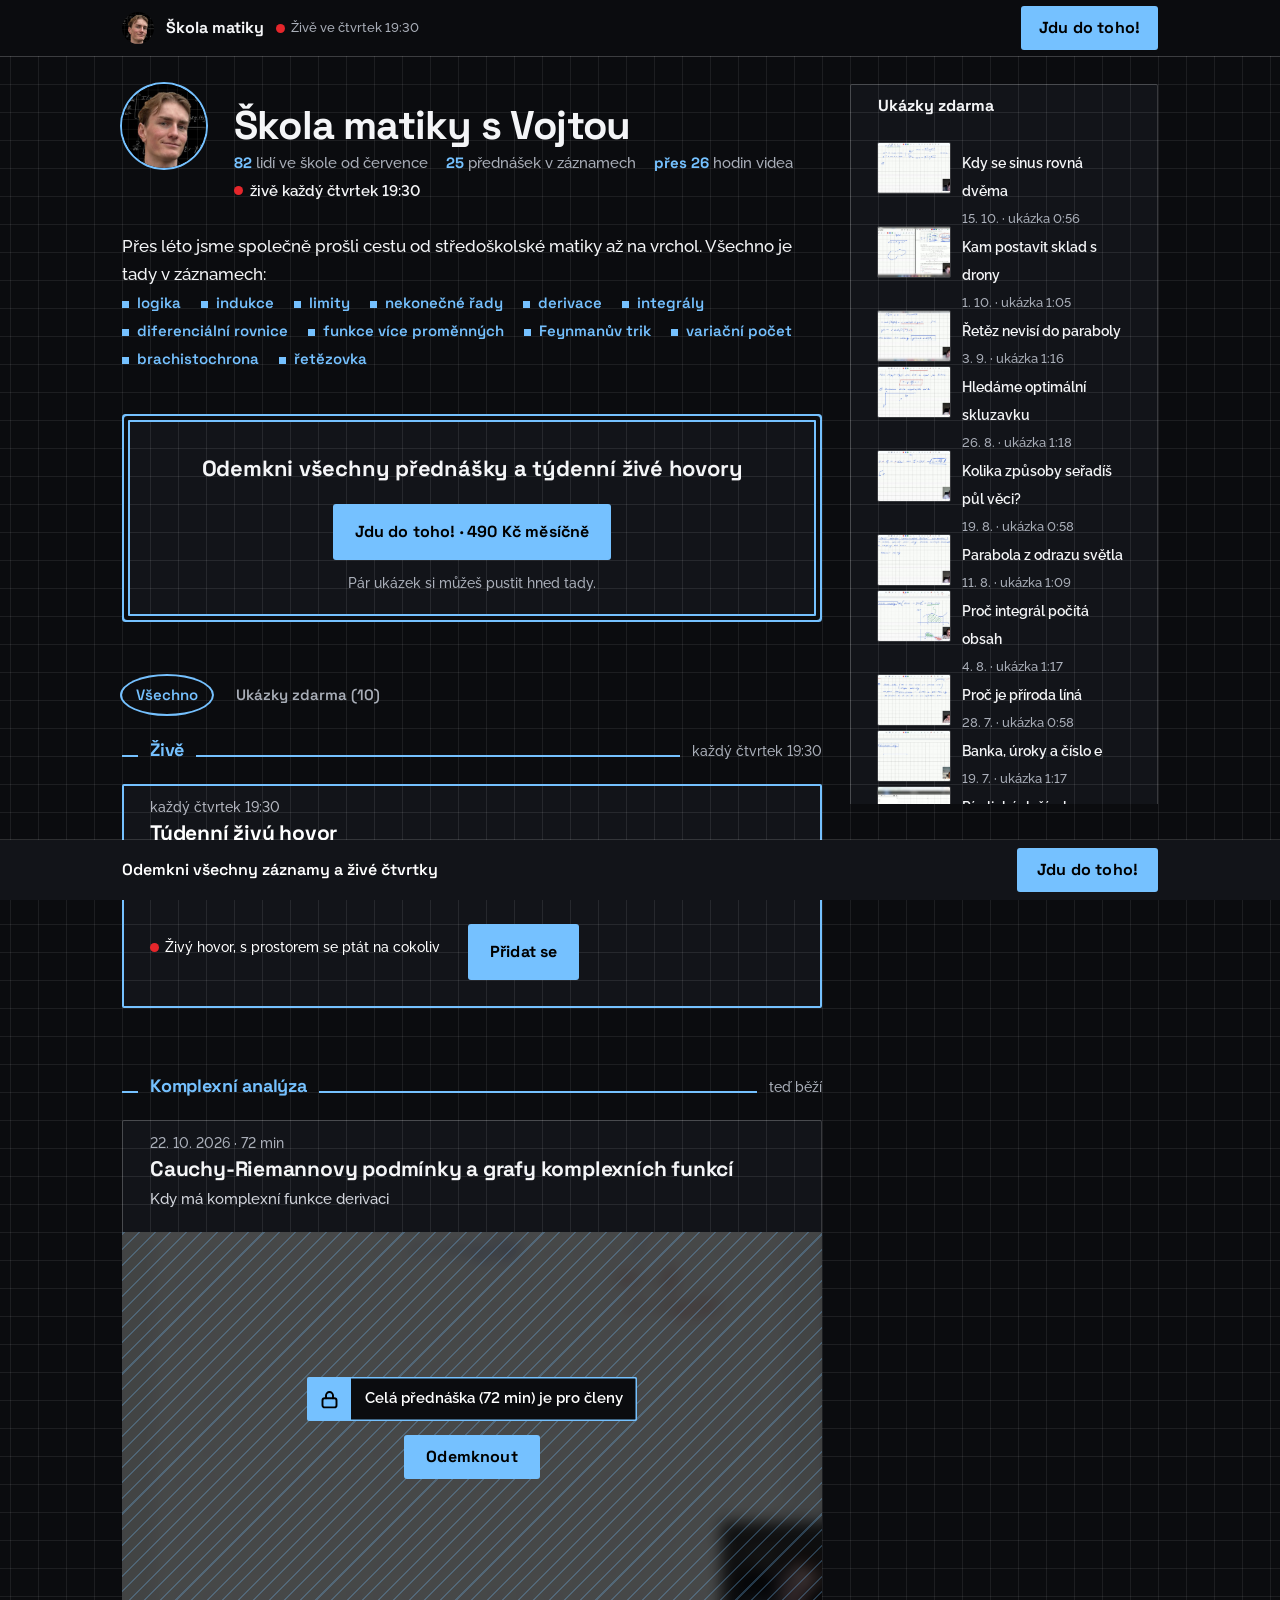
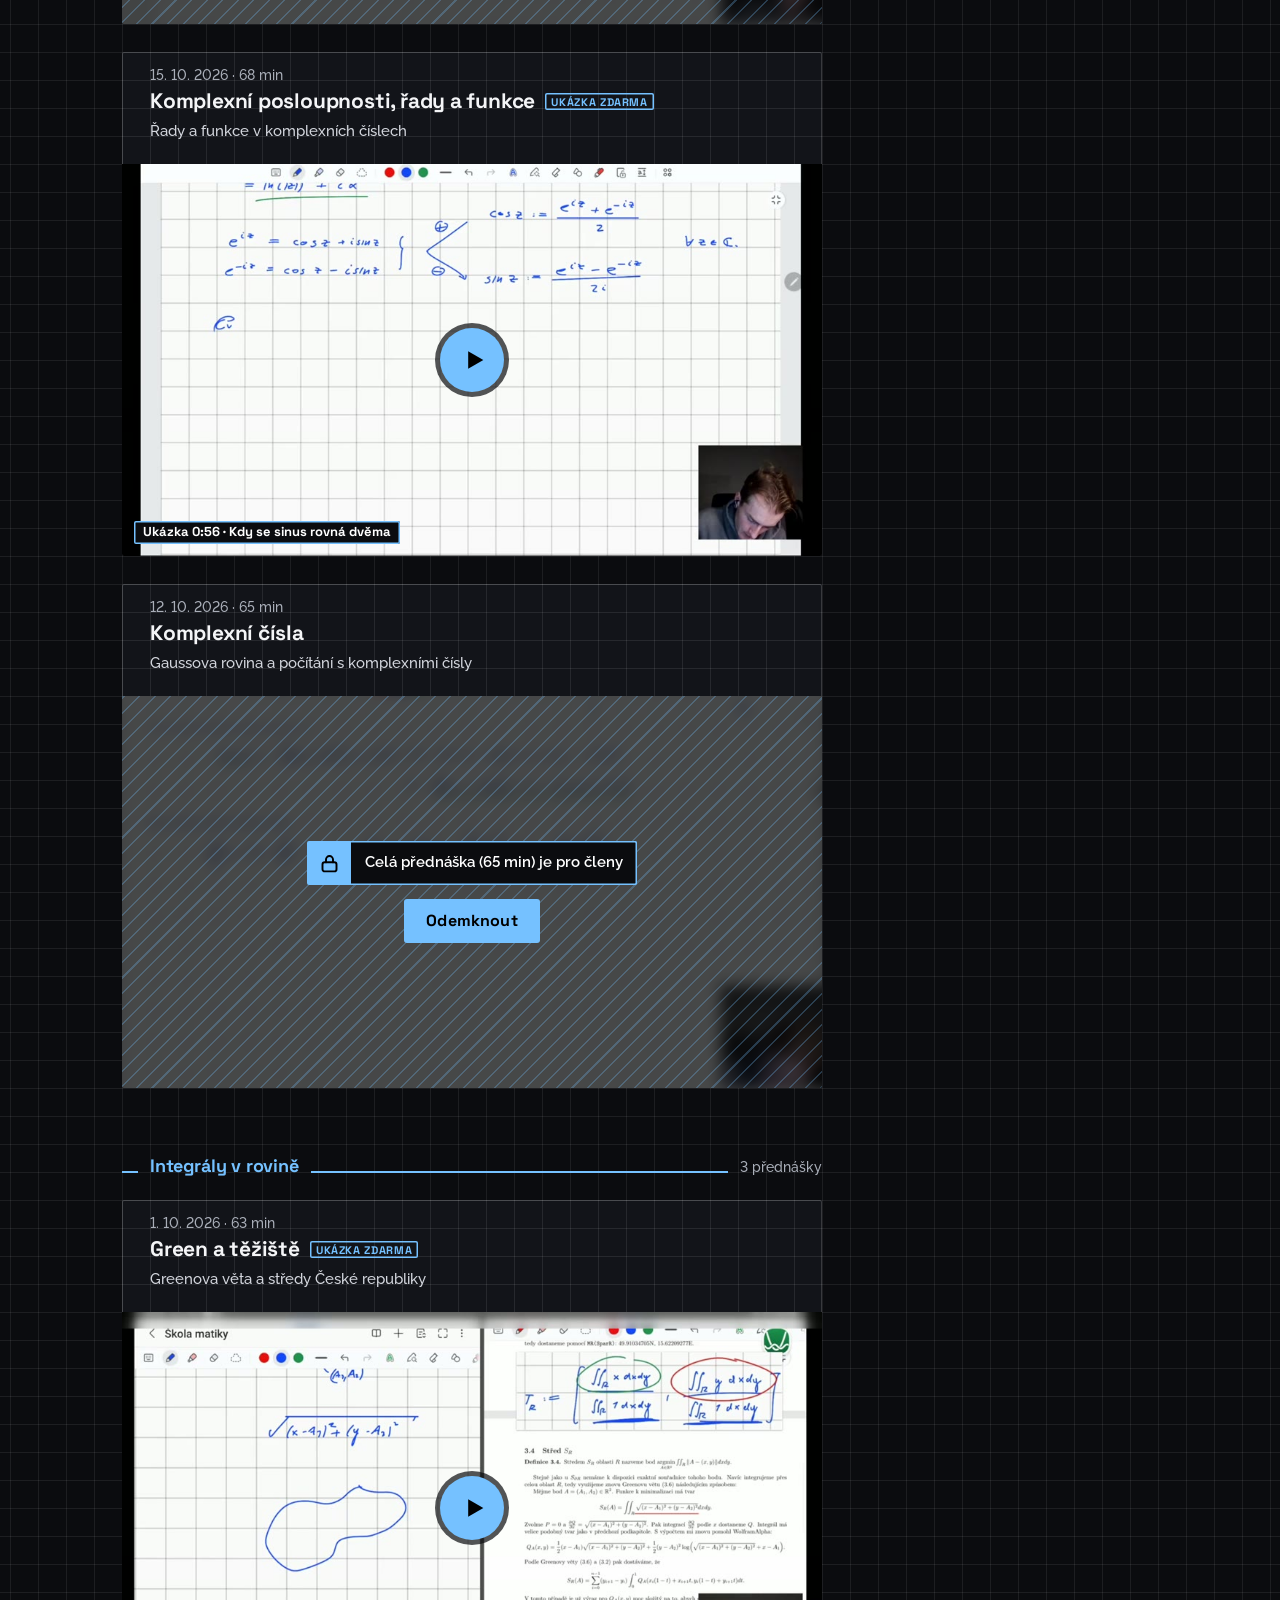
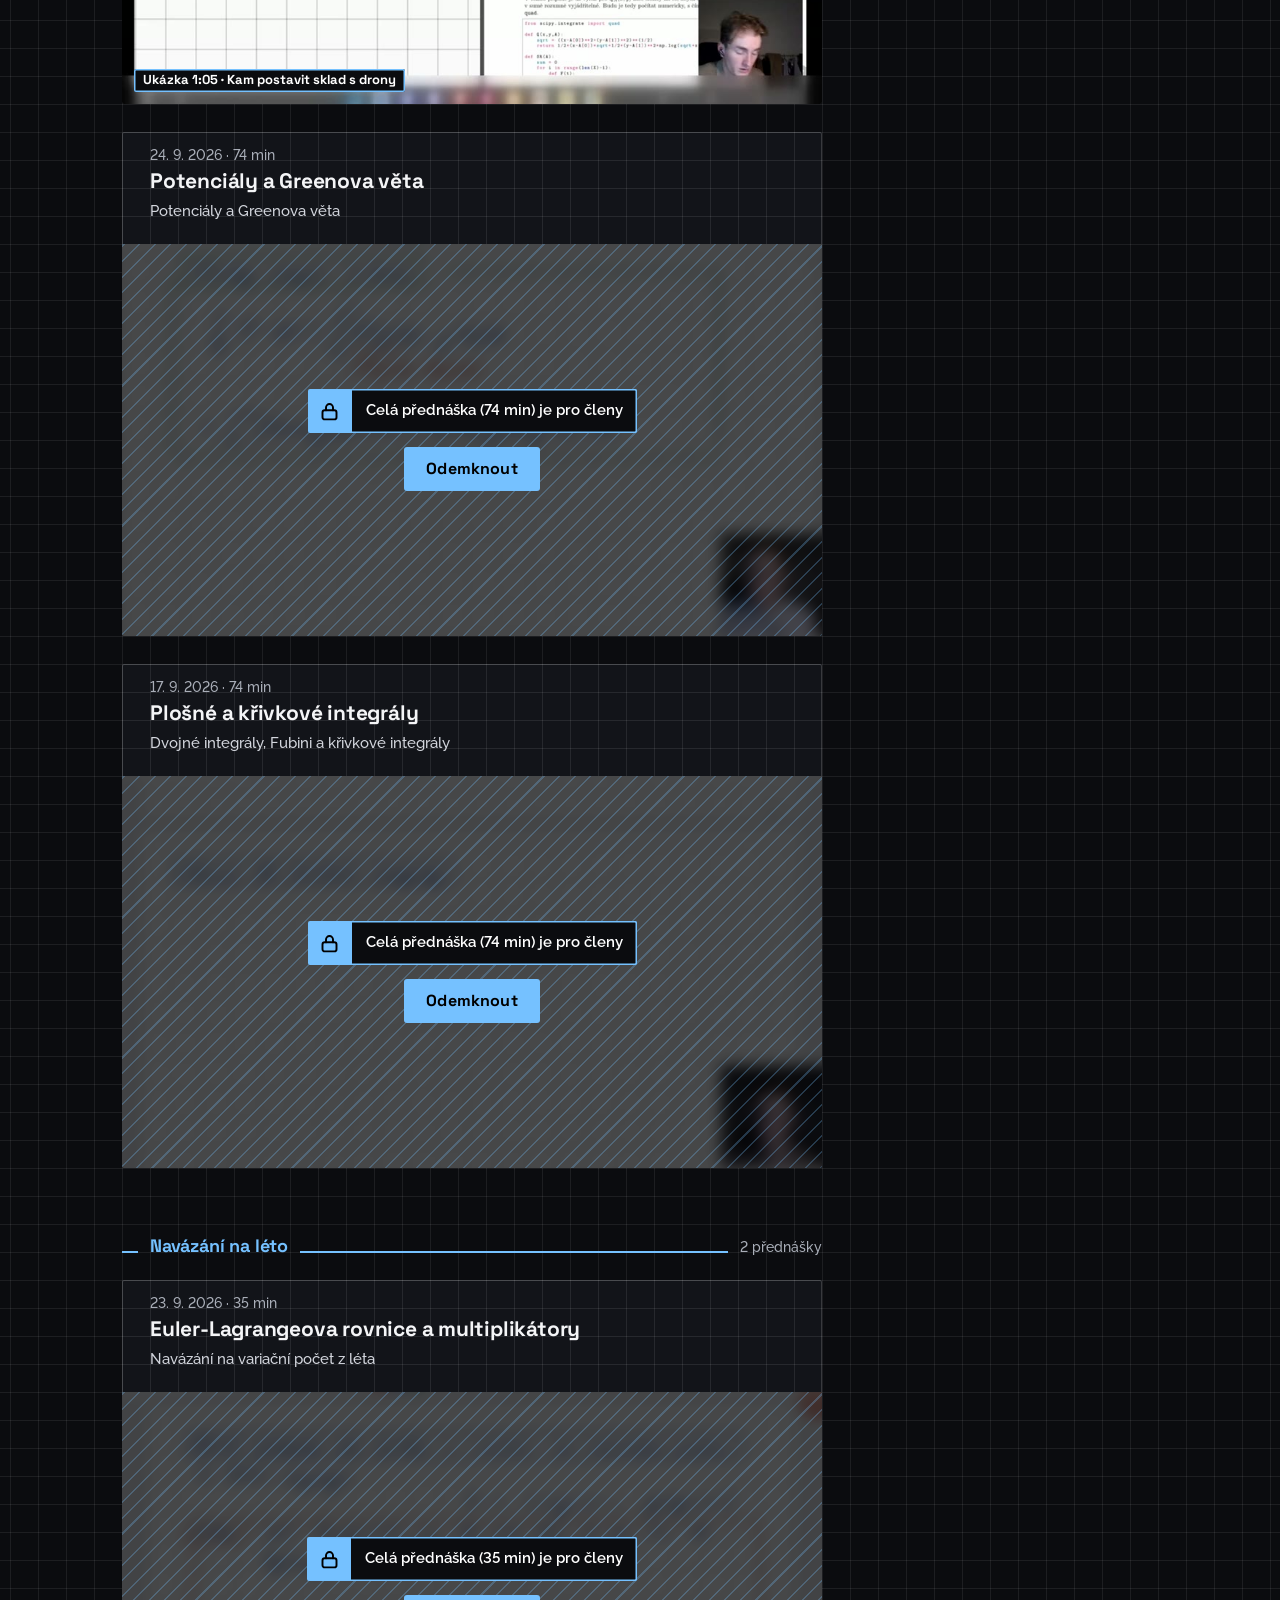
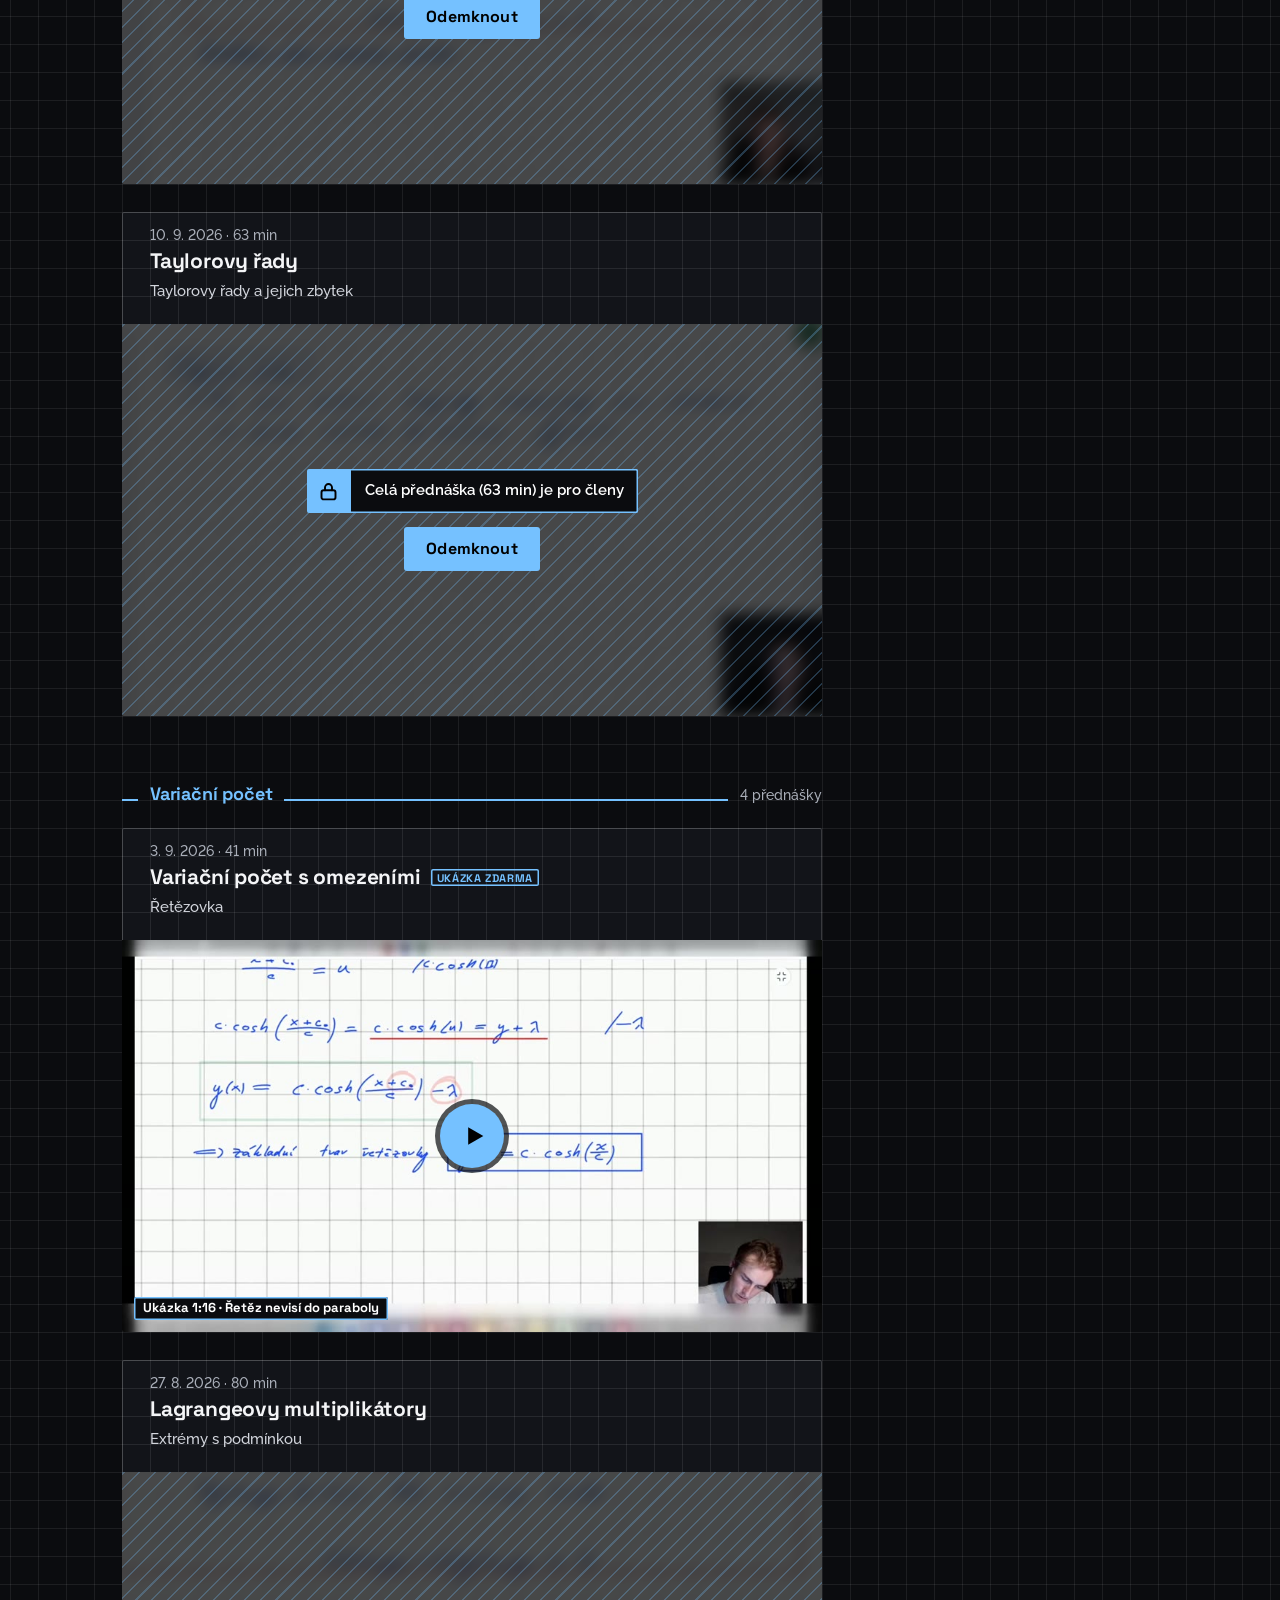
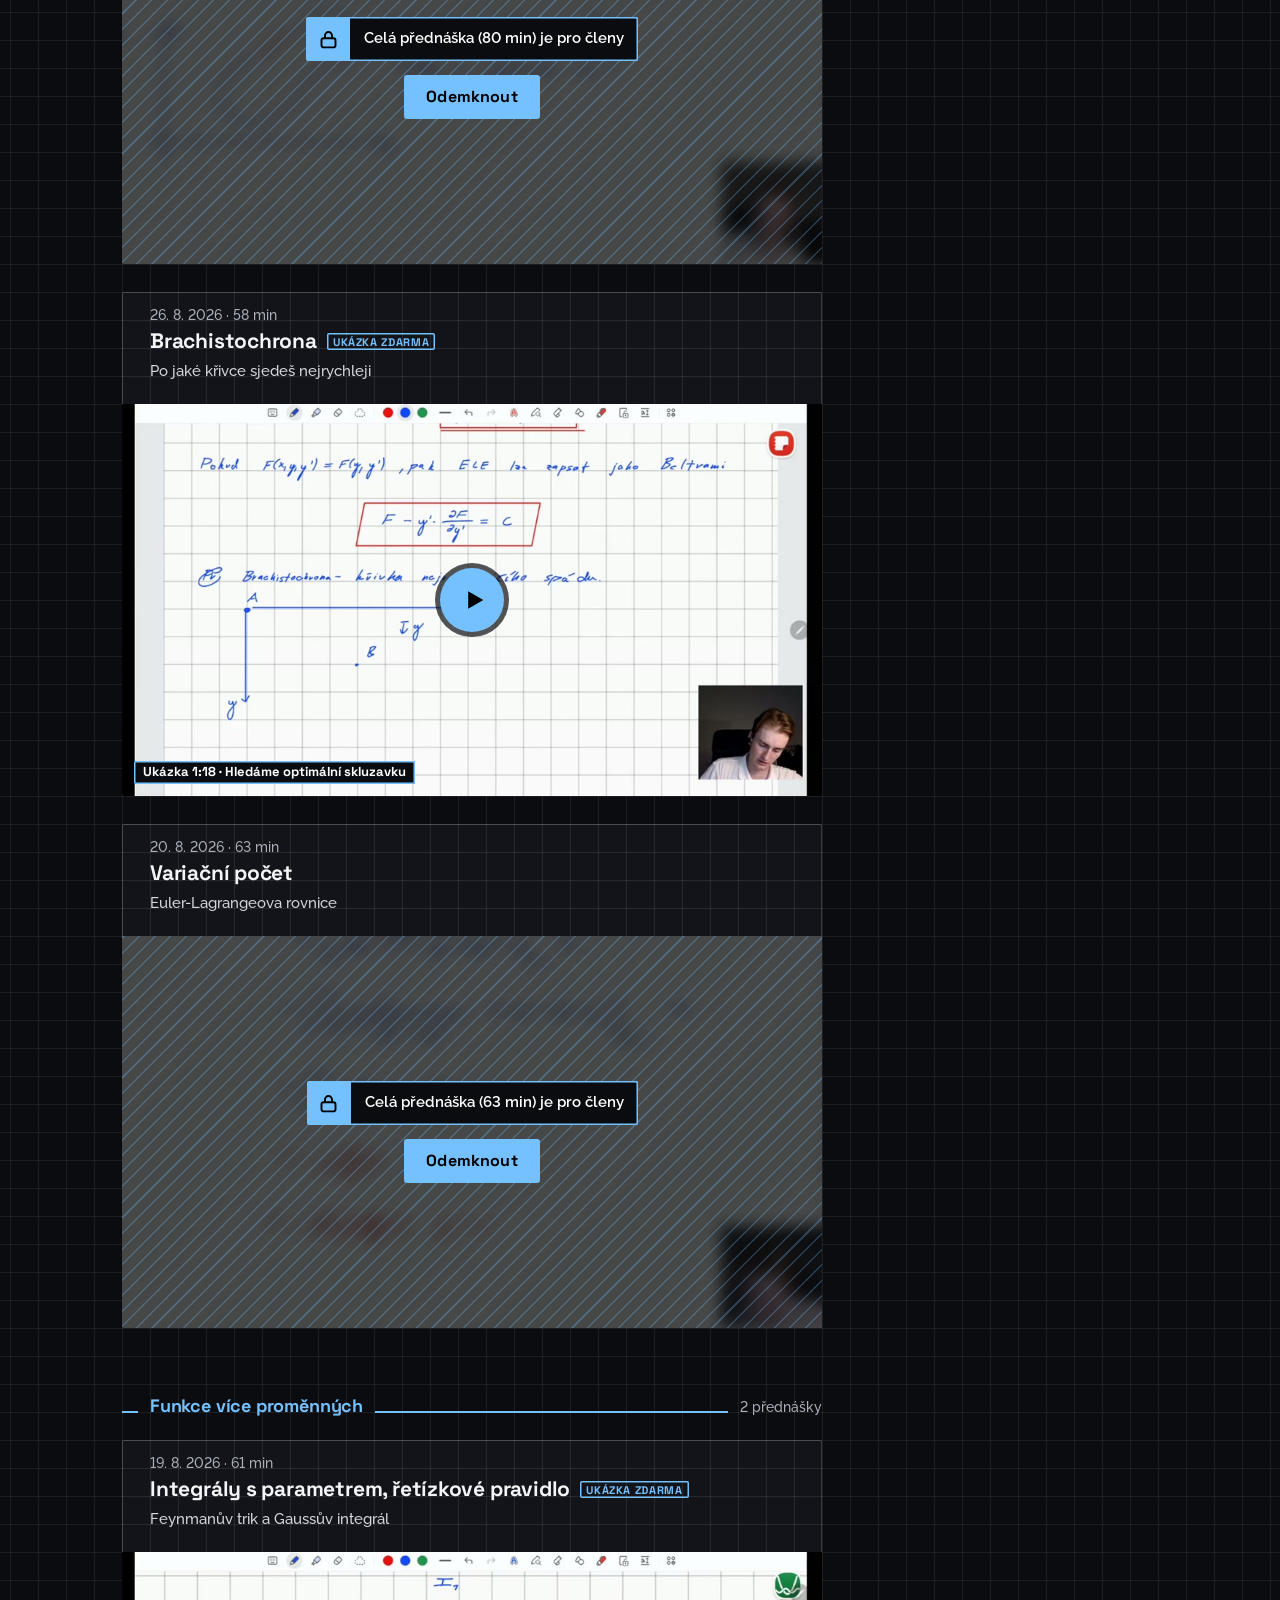
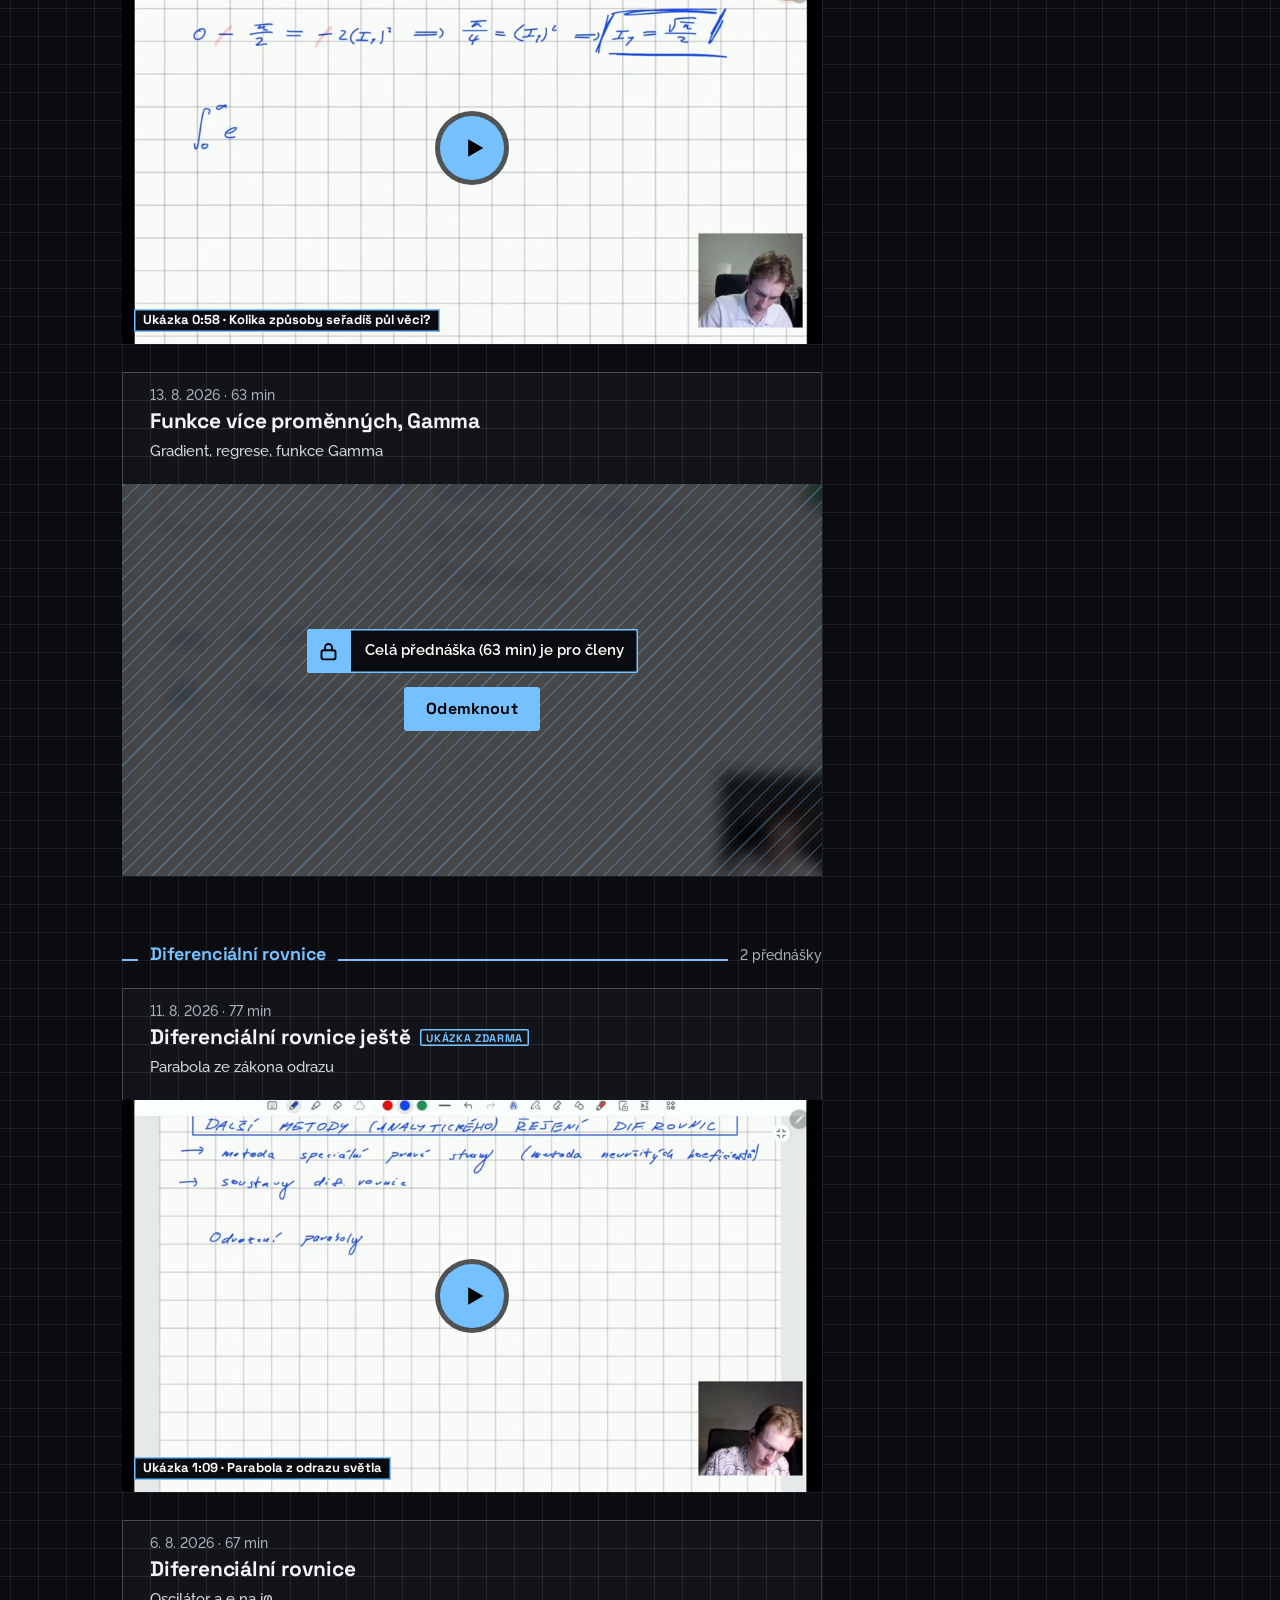
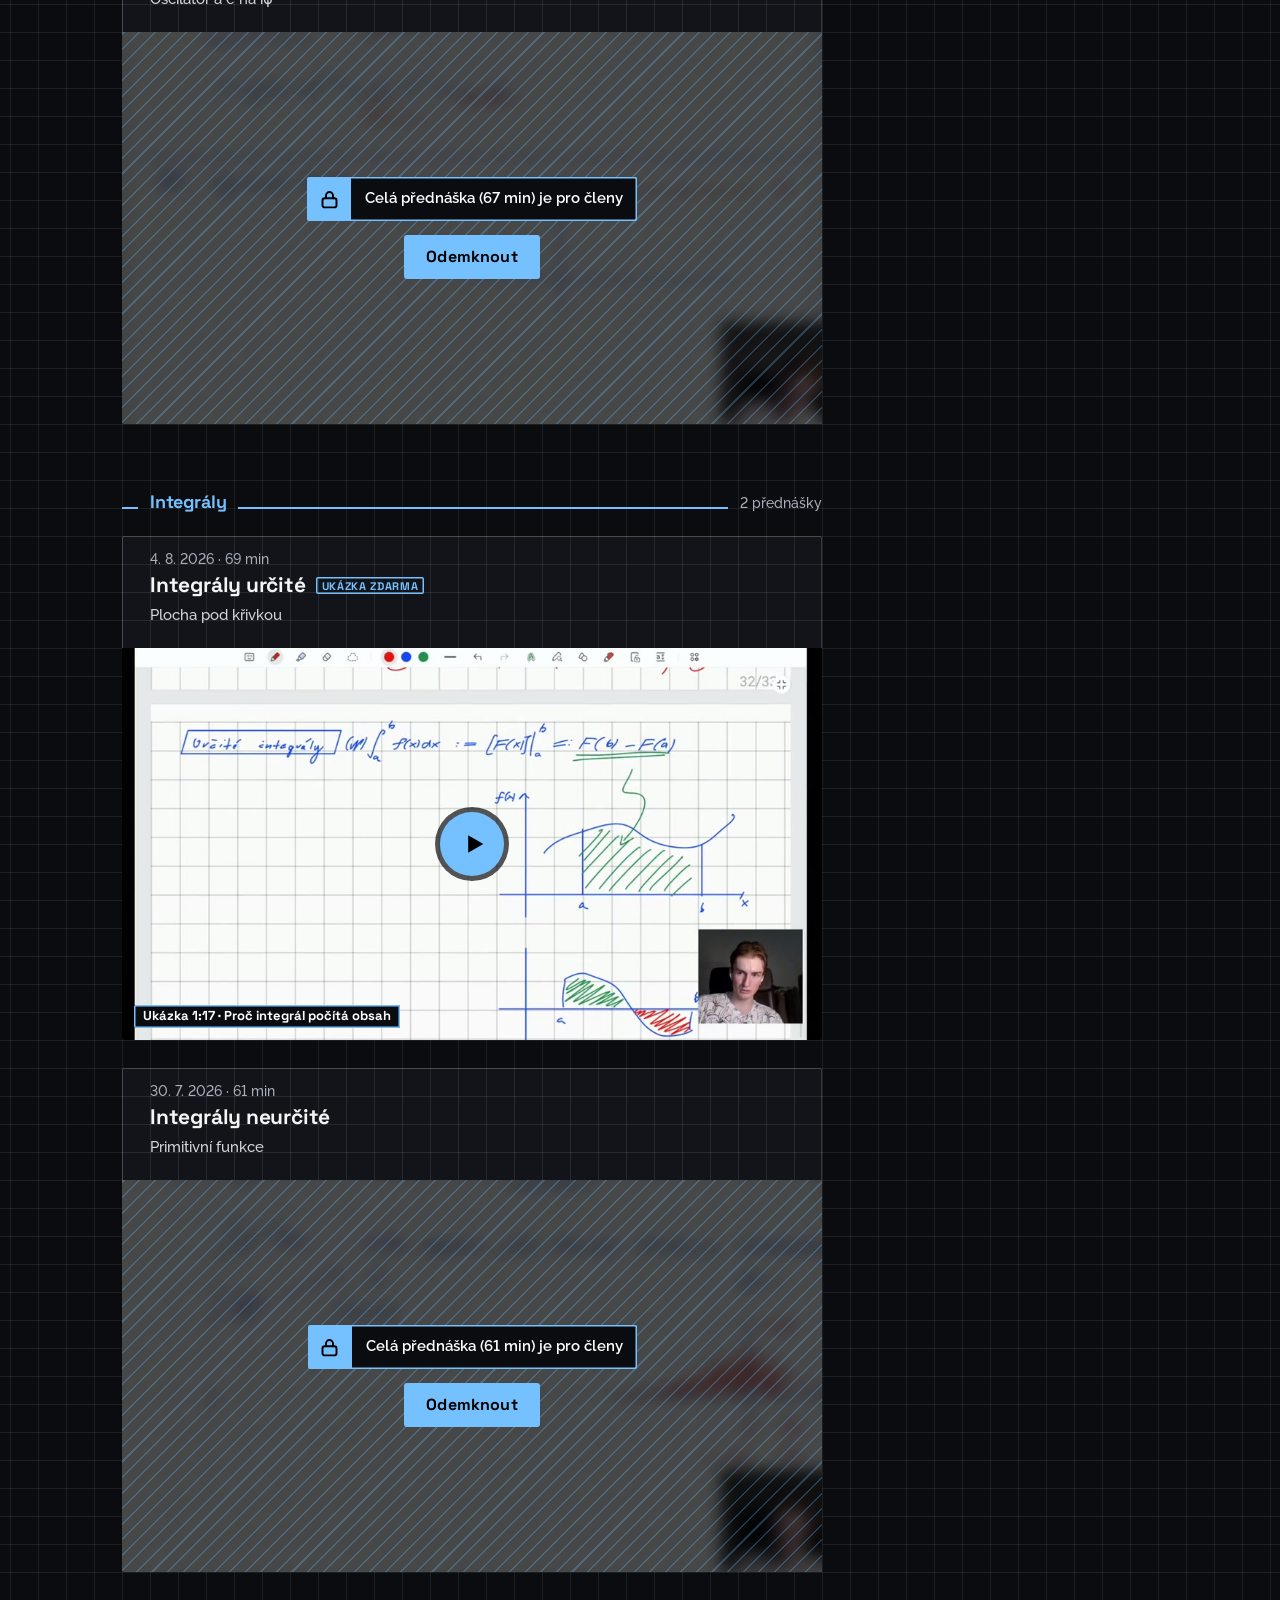
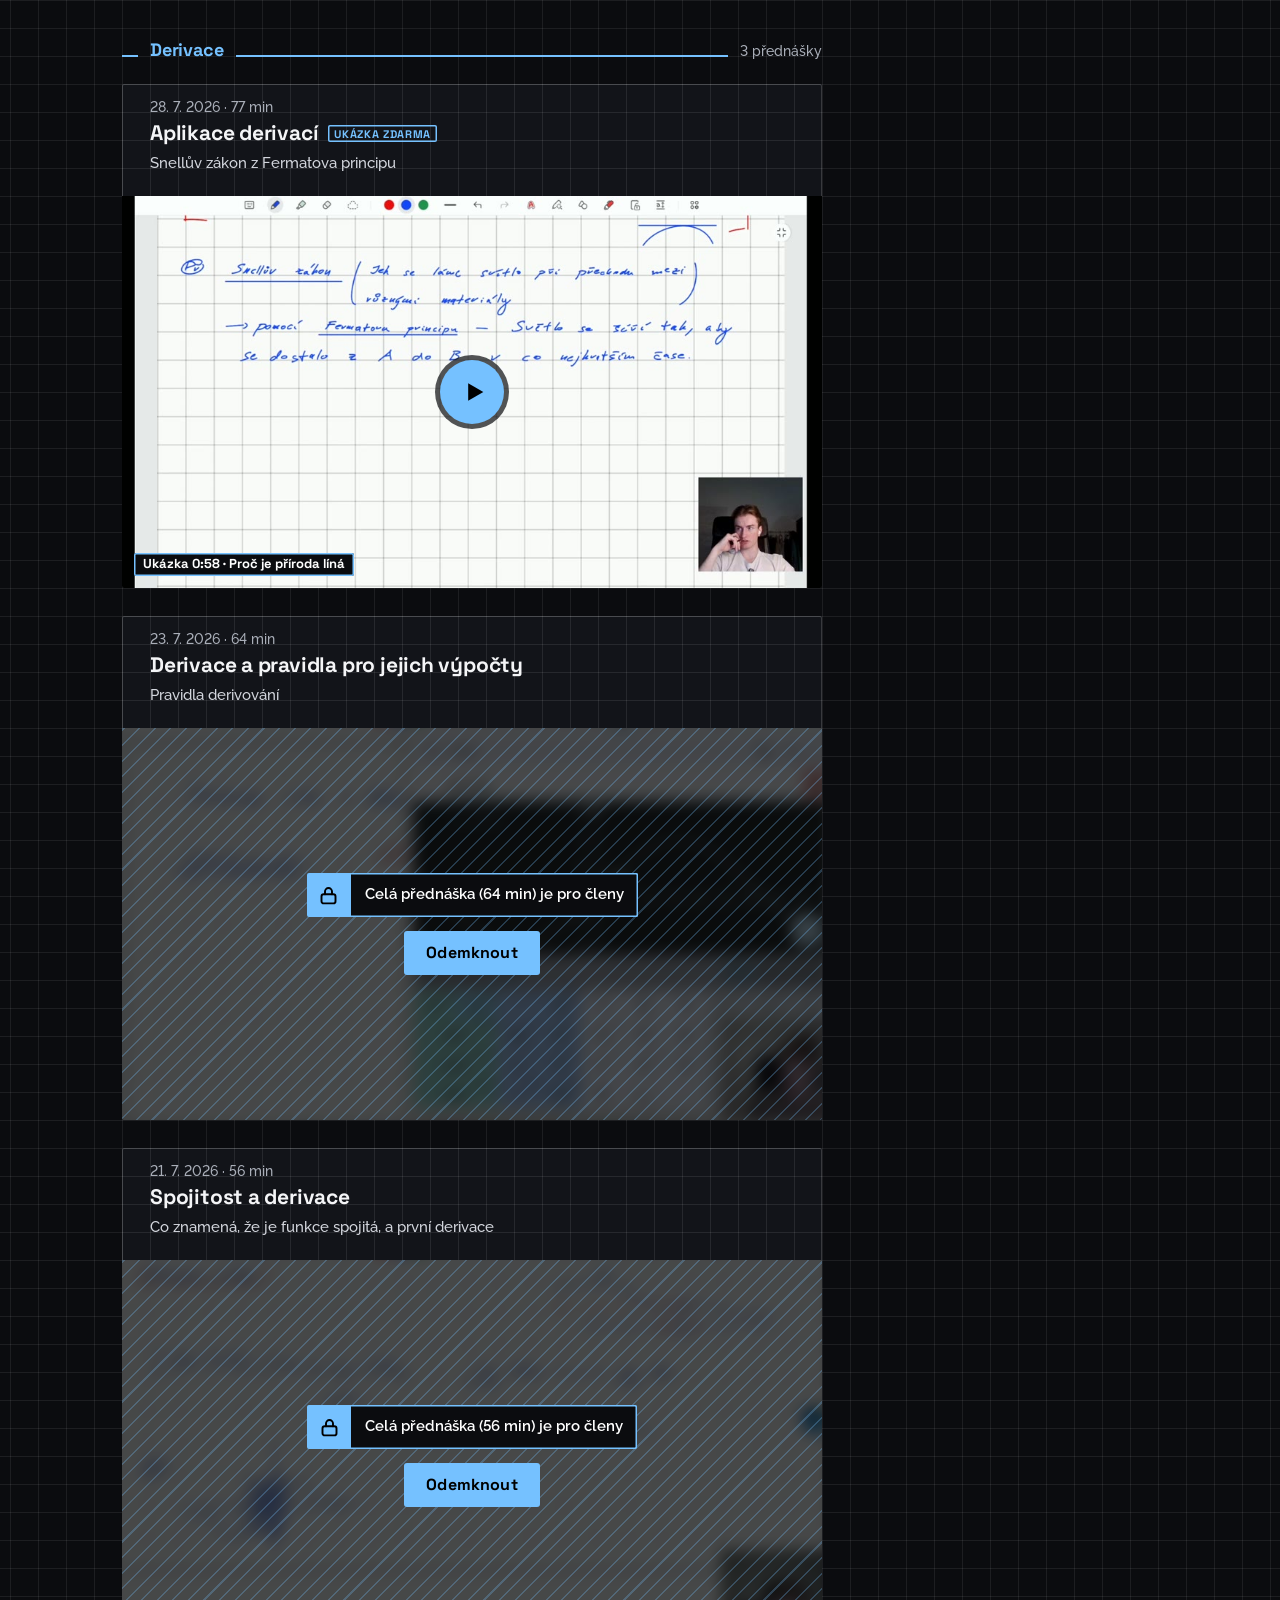
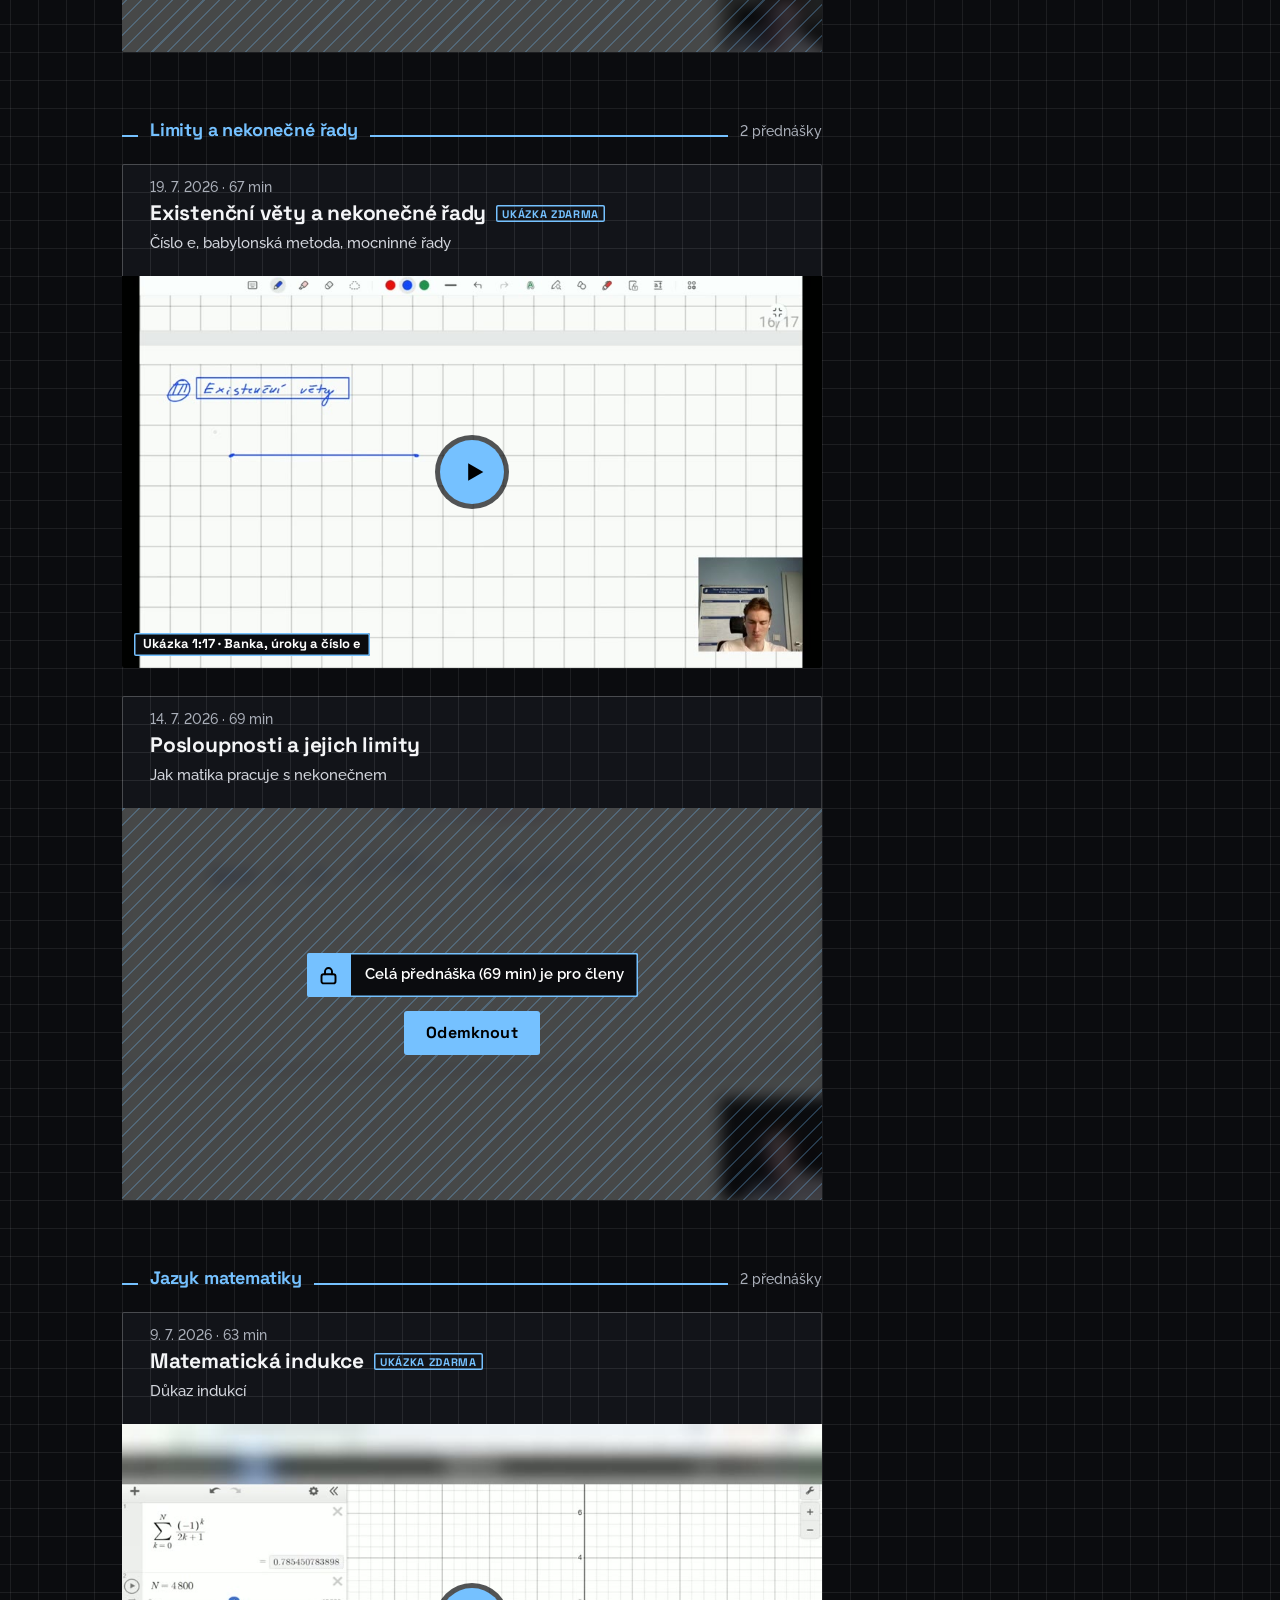
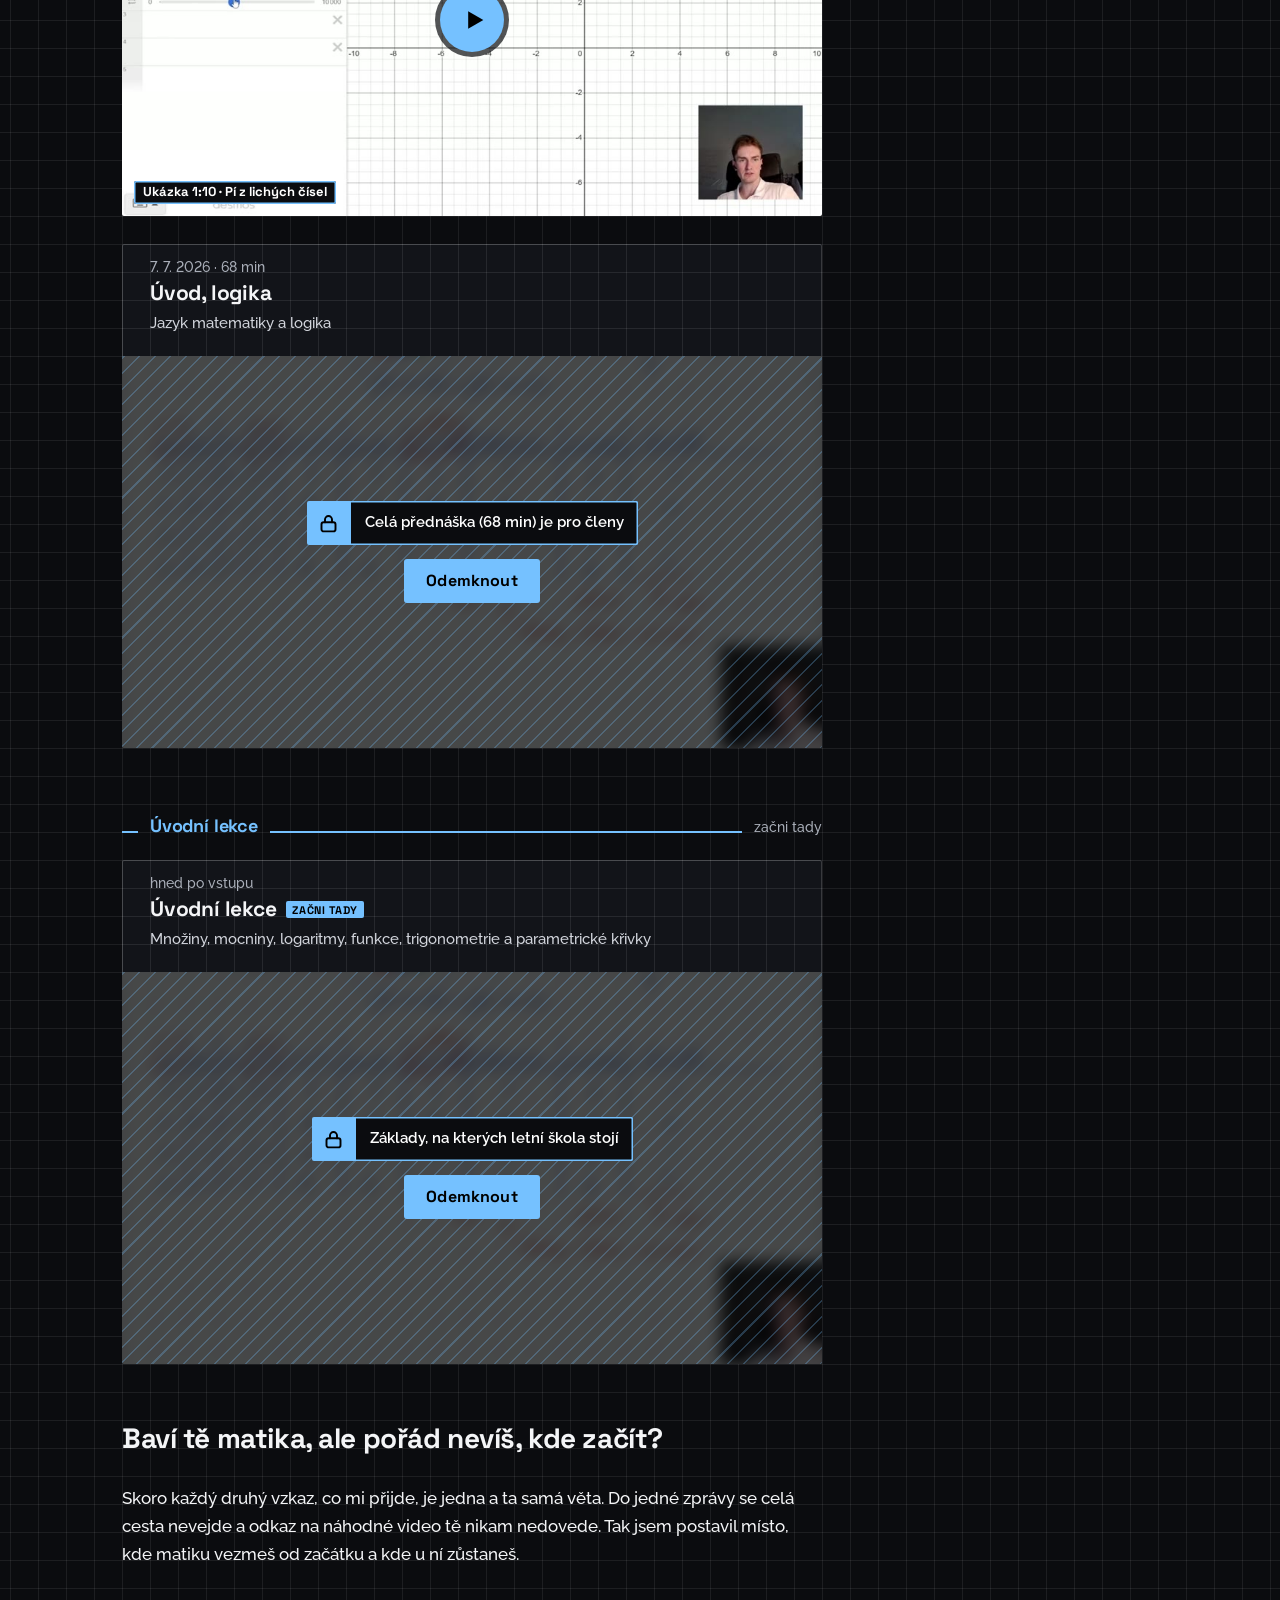
==== commit 93fe9670: "Měření: nákup zapisuje děkovací stránka" ====
--- a/index.html
+++ b/index.html
@@ -372,8 +372,21 @@
     if (!zap || poslano[u]) return;
     poslano[u] = true;
     const p = new URLSearchParams(Object.assign({ u, z: znacka, o: odkud, a: app, m: /Mobi|Android|iPhone|iPad/.test(ua) ? "mobil" : "pc" }, navic));
-    // keepalive: nákup odchází těsně před přesměrováním na děkovací stránku
+    // keepalive: událost odejde, i když člověk stránku hned zavře
     try { fetch(M.url + "?" + p, { credentials: "omit", keepalive: true, mode: "no-cors", cache: "no-store" }).catch(() => {}); } catch (e) {}
+  };
+  // Nákup zapisuje děkovací stránka (30. 10. 2026: první skutečný nákup 28. 10. se odsud těsně před přesměrováním
+  // nezapsal). Sem se jen poskládá její adresa se značkou, doménou a částkou; jinou adresu nechá být.
+  const kDekujeme = (url, cena) => {
+    if (typeof url !== "string" || !url) url = "dekujeme.html";
+    try {
+      const u = new URL(url, location.href);
+      if (u.hostname !== location.hostname) return url;
+      if (znacka) u.searchParams.set("z", znacka);
+      if (odkud) u.searchParams.set("o", odkud);
+      if (Number.isFinite(cena)) u.searchParams.set("c", cena);
+      return u.href;
+    } catch (e) { return url; }
   };
   // návštěva jen při novém načtení (ne obnovení, ne krok zpět) a až když je stránka opravdu vidět
   const nav = performance.getEntriesByType("navigation")[0];
@@ -382,8 +395,7 @@
       document.removeEventListener("visibilitychange", vidim); jednou("navsteva"); };
     document.addEventListener("visibilitychange", vidim); vidim();
   }
-  return { platba: () => jednou("platba"), chyba: () => jednou("chyba"),
-    nakup: cena => jednou("nakup", { c: Number.isFinite(cena) ? cena : "" }) };
+  return { platba: () => jednou("platba"), chyba: () => jednou("chyba"), kDekujeme };
 })();
 
 // Počet lidí: nejdřív záloha z data.js, pak živá čísla z automatiky (bez cookies, bez osobních údajů).
@@ -593,7 +605,8 @@
 
 // Vložená platba z Flixy. Skript se načte až po kliknutí na přihlášení, takže kdo se nepřihlašuje, k Flixy ani
 // Stripe se nepřipojí. Měření (Meta, GA) je vypnuté: setConsent bez souhlasu. Po zaplacení přesměruje Flixy
-// na adresu nastavenou v administraci (děkovací stránka). Když se platba nenačte, zůstává odkaz na Flixy pod ní.
+// na adresu nastavenou v administraci (děkovací stránka), onSuccess k ní jen přidá značku a částku pro měření.
+// Když se platba nenačte, zůstává odkaz na Flixy pod ní.
 let checkoutMounted = false;
 function mountCheckout() {
   if (!CHECKOUT.enabled || checkoutMounted) return;
@@ -608,9 +621,12 @@
   const go = () => {
     try {
       window.FlixyCheckout.setConsent({ marketing: false, analytics: false });
-      // onConversion: Flixy ho zavolá po zaplacení, těsně před přesměrováním na děkovací stránku
+      // onConversion: Flixy ho zavolá po zaplacení, těsně před onSuccess; poznamená se jen částka. onSuccess dělá
+      // totéž co výchozí přesměrování (location.assign), jen na adresu se značkou a částkou.
+      let cena;
       window.FlixyCheckout.mount(target, { pageId: CHECKOUT.pageId, locale: "cs", onError: fail,
-        onConversion: d => { if (d && d.event === "purchase") mereni.nakup(Number(d.orderPrice)); } });
+        onConversion: d => { if (d && d.event === "purchase") cena = Number(d.orderPrice); },
+        onSuccess: url => location.assign(mereni.kDekujeme(url, cena)) });
     } catch (e) { fail(); }
   };
   if (window.FlixyCheckout) return go();
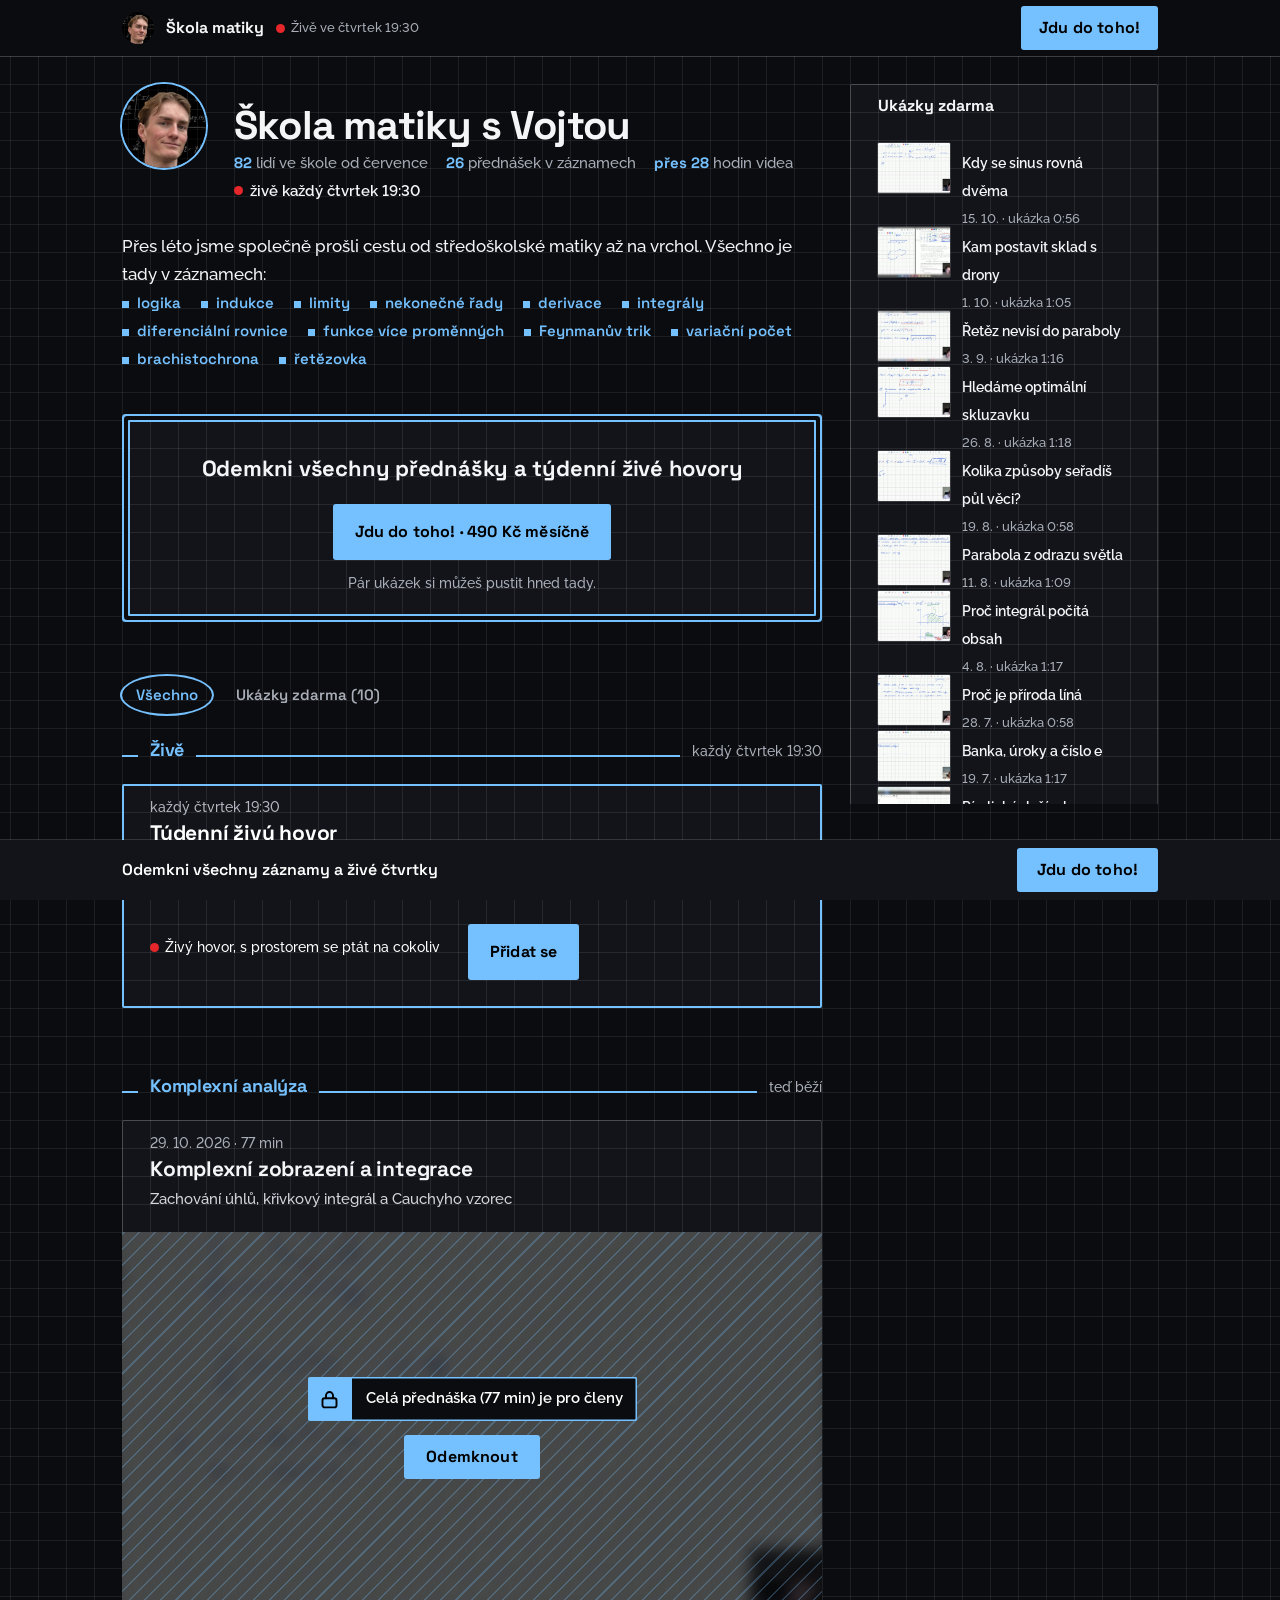
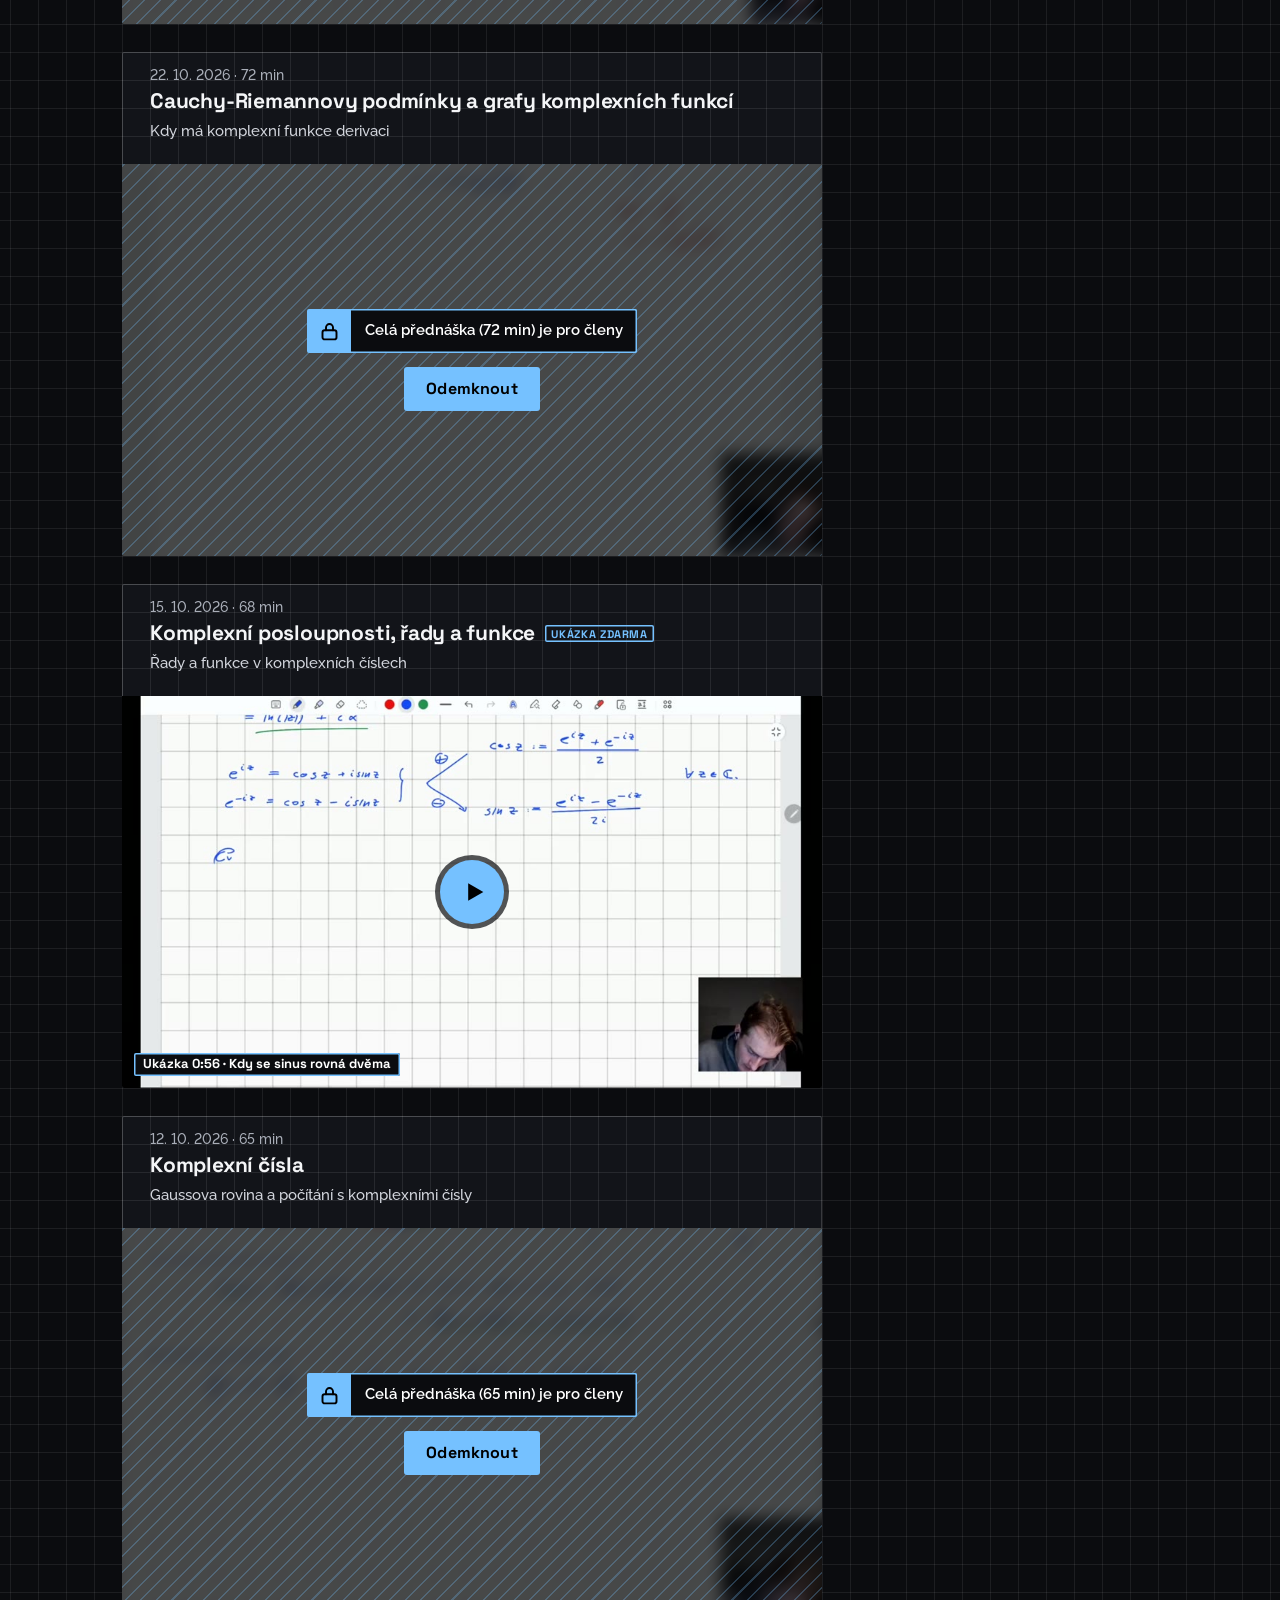
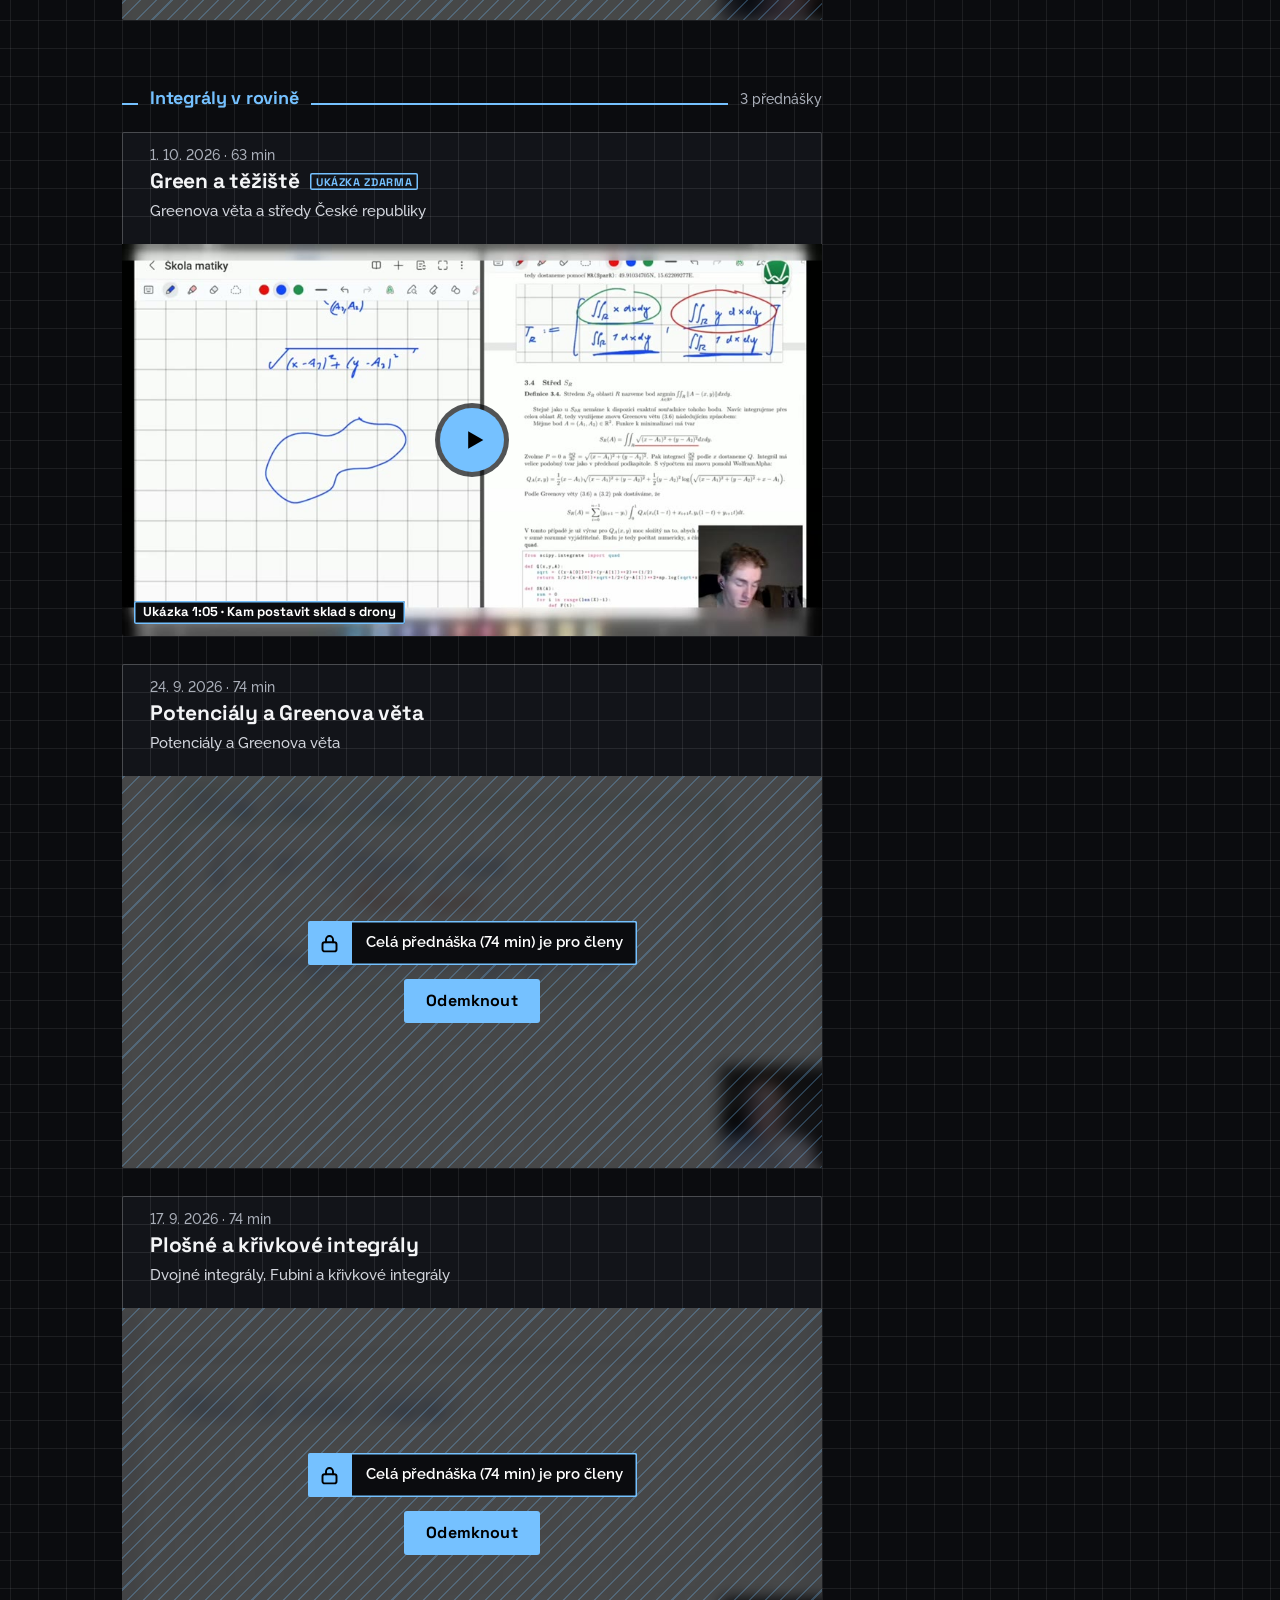
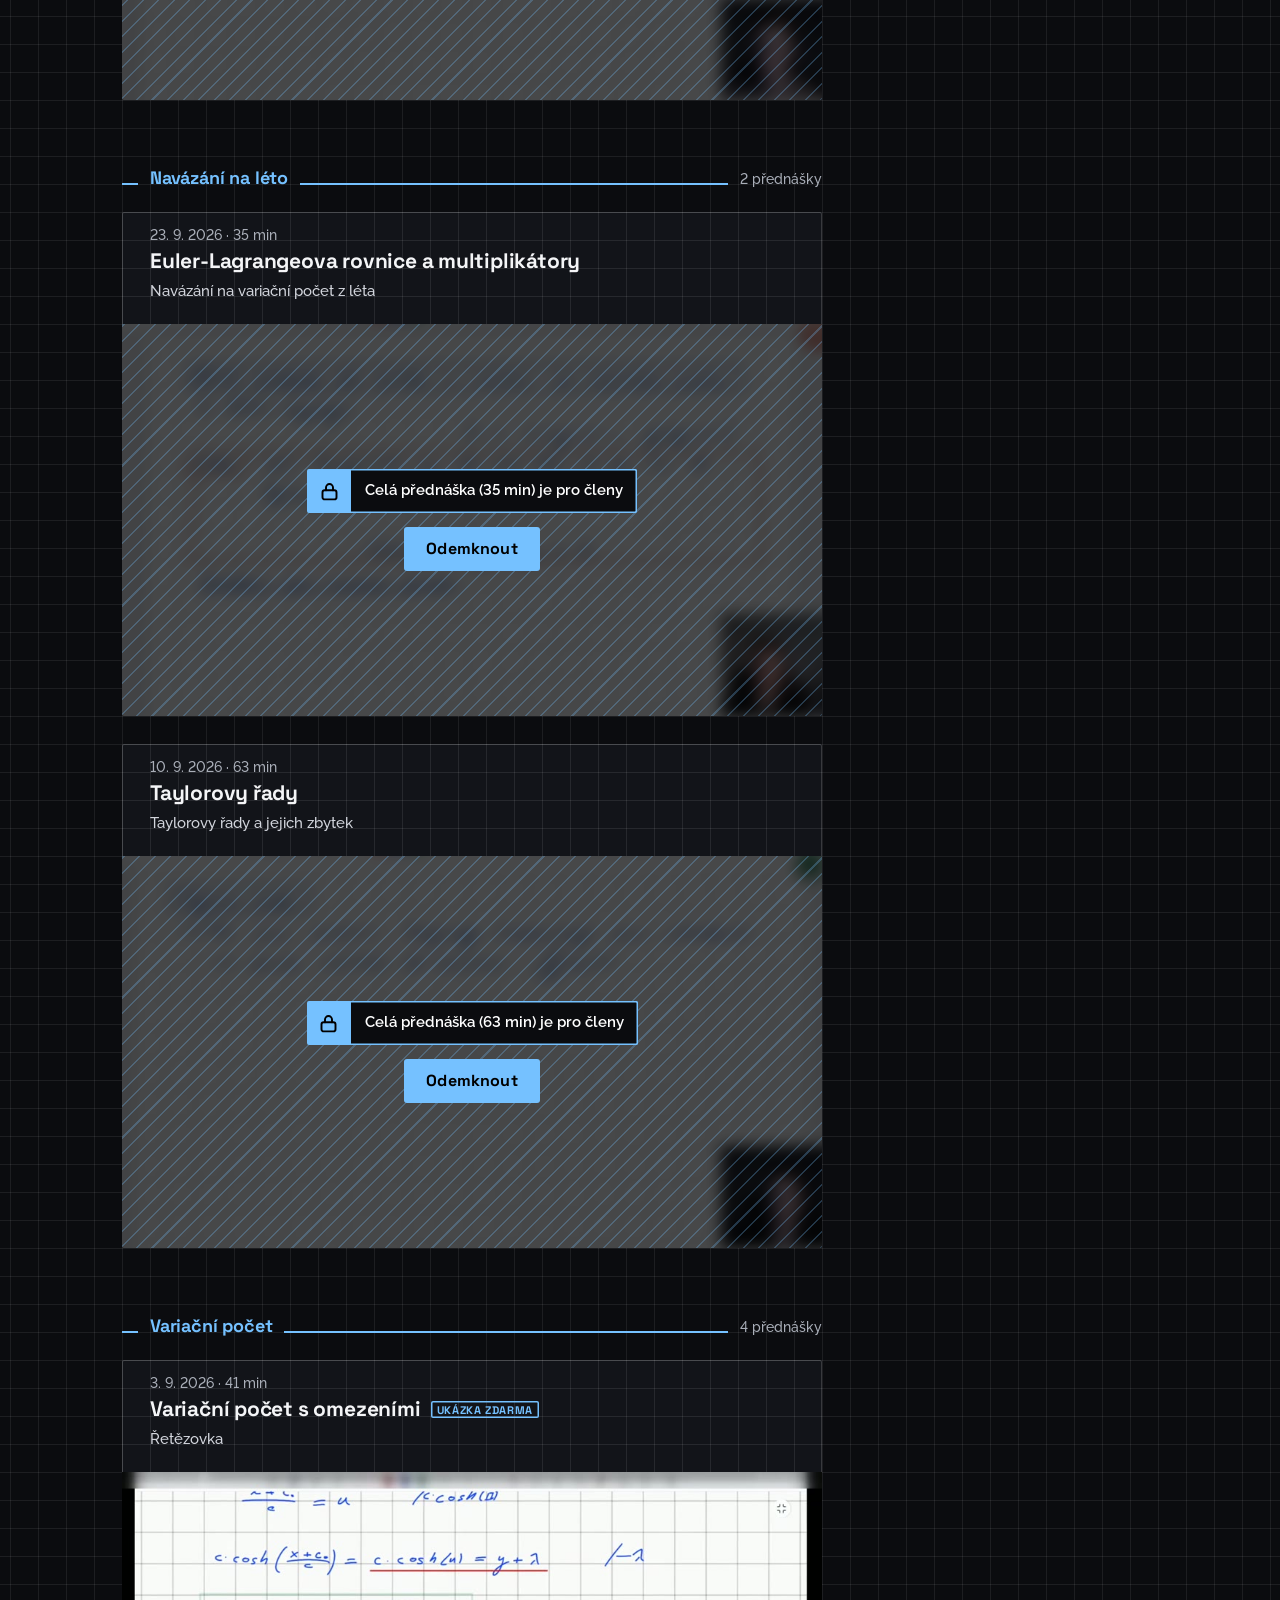
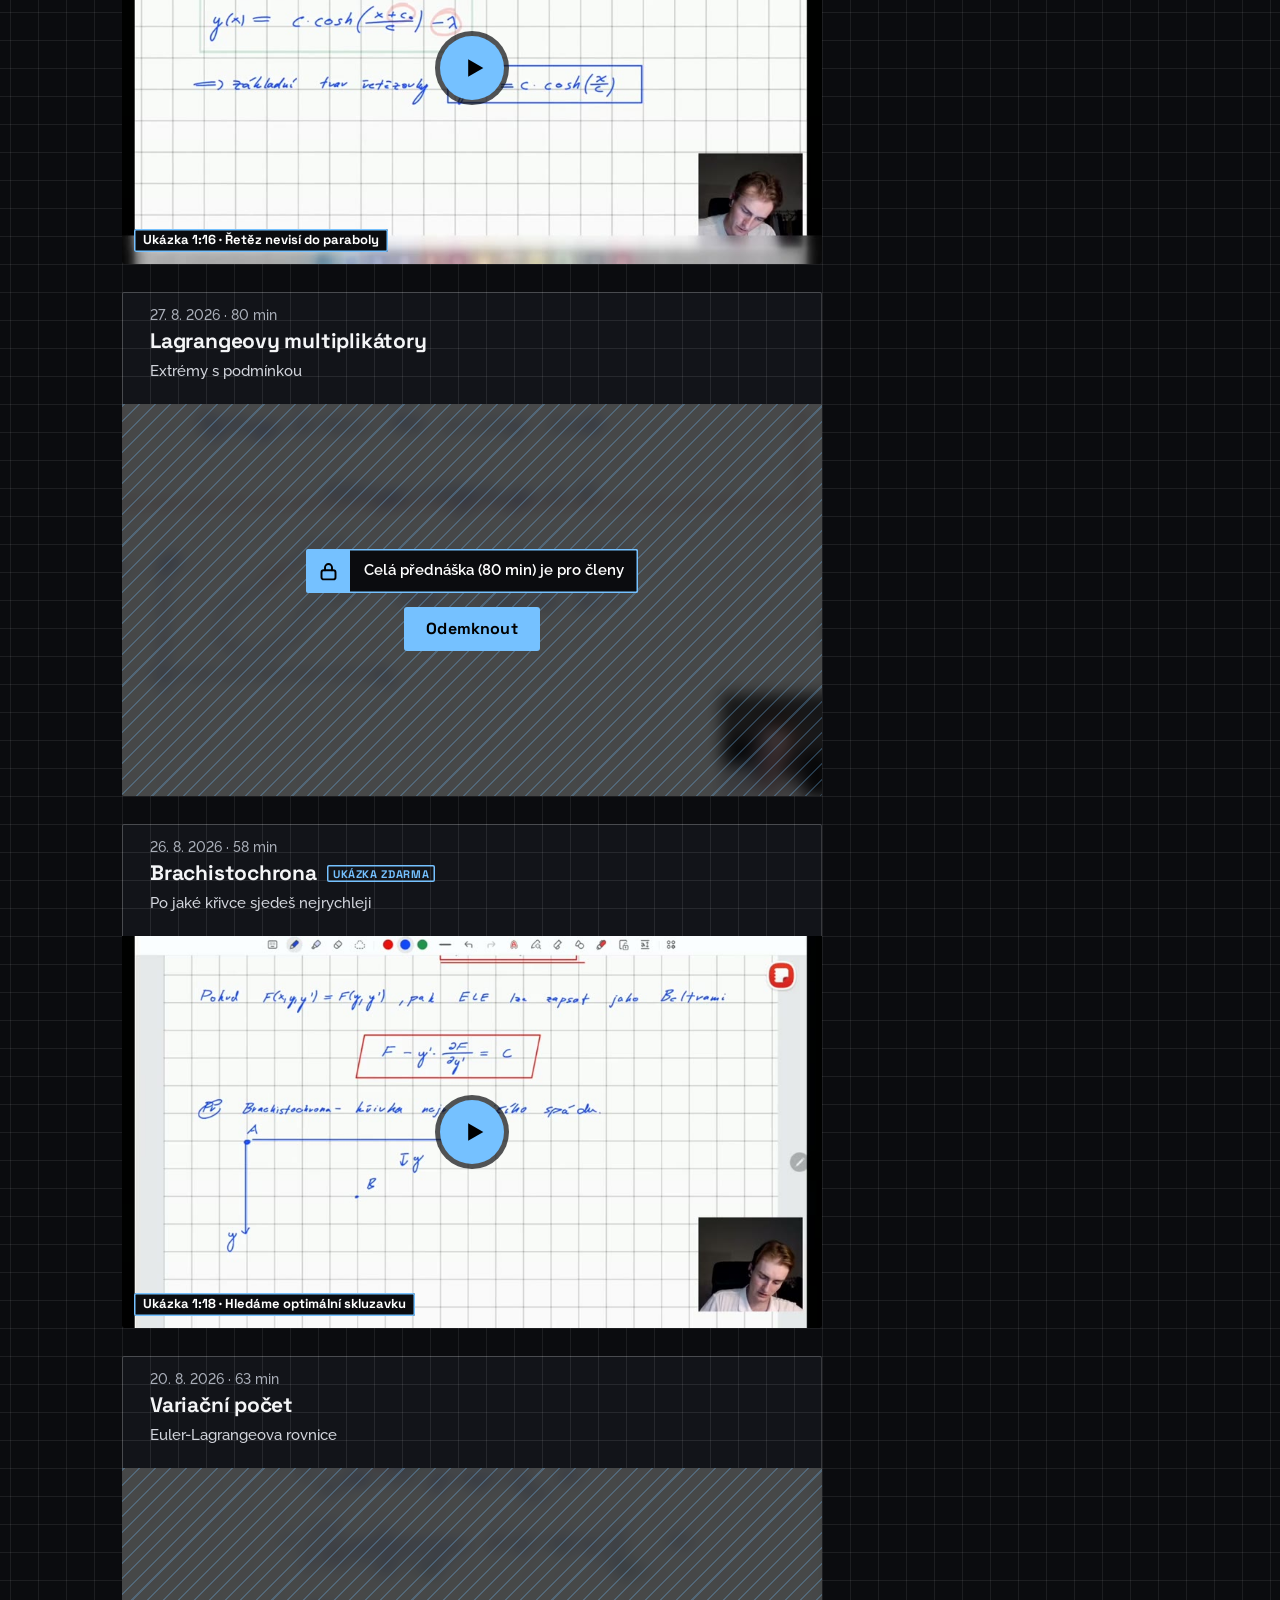
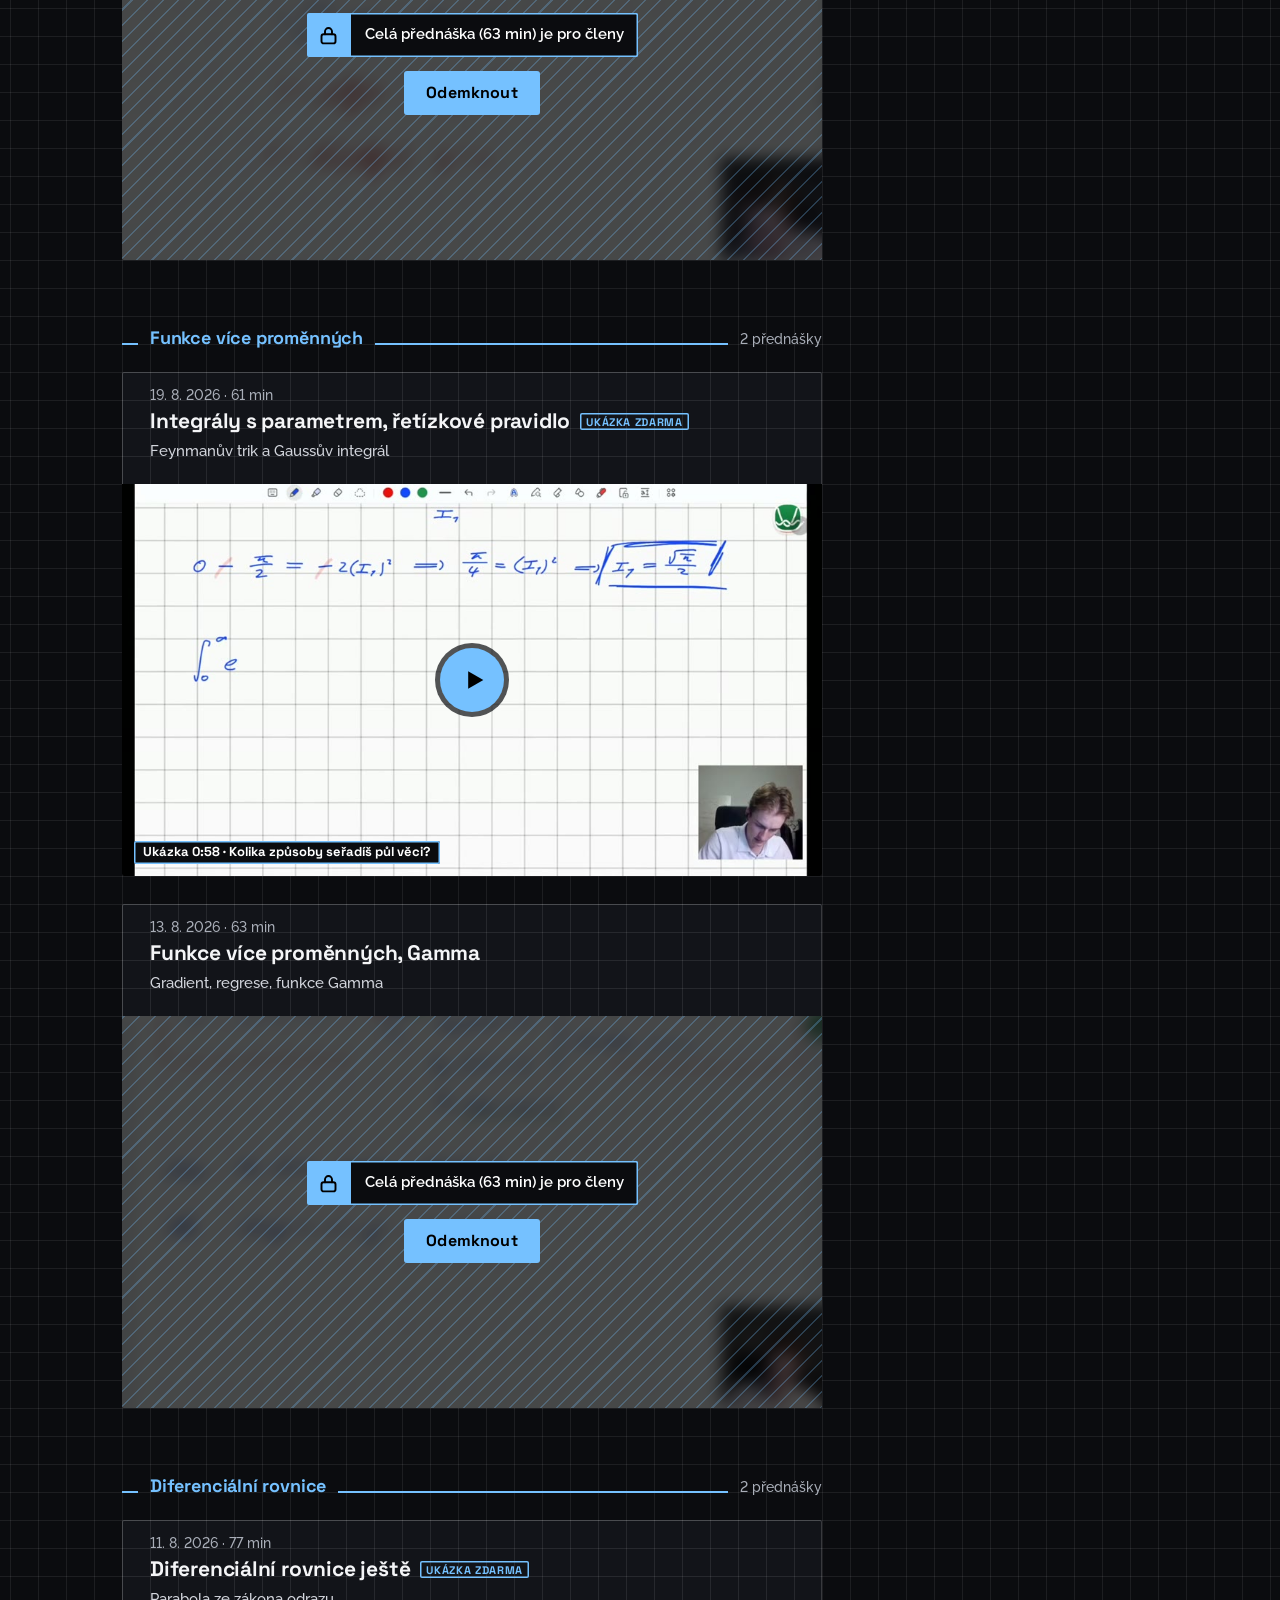
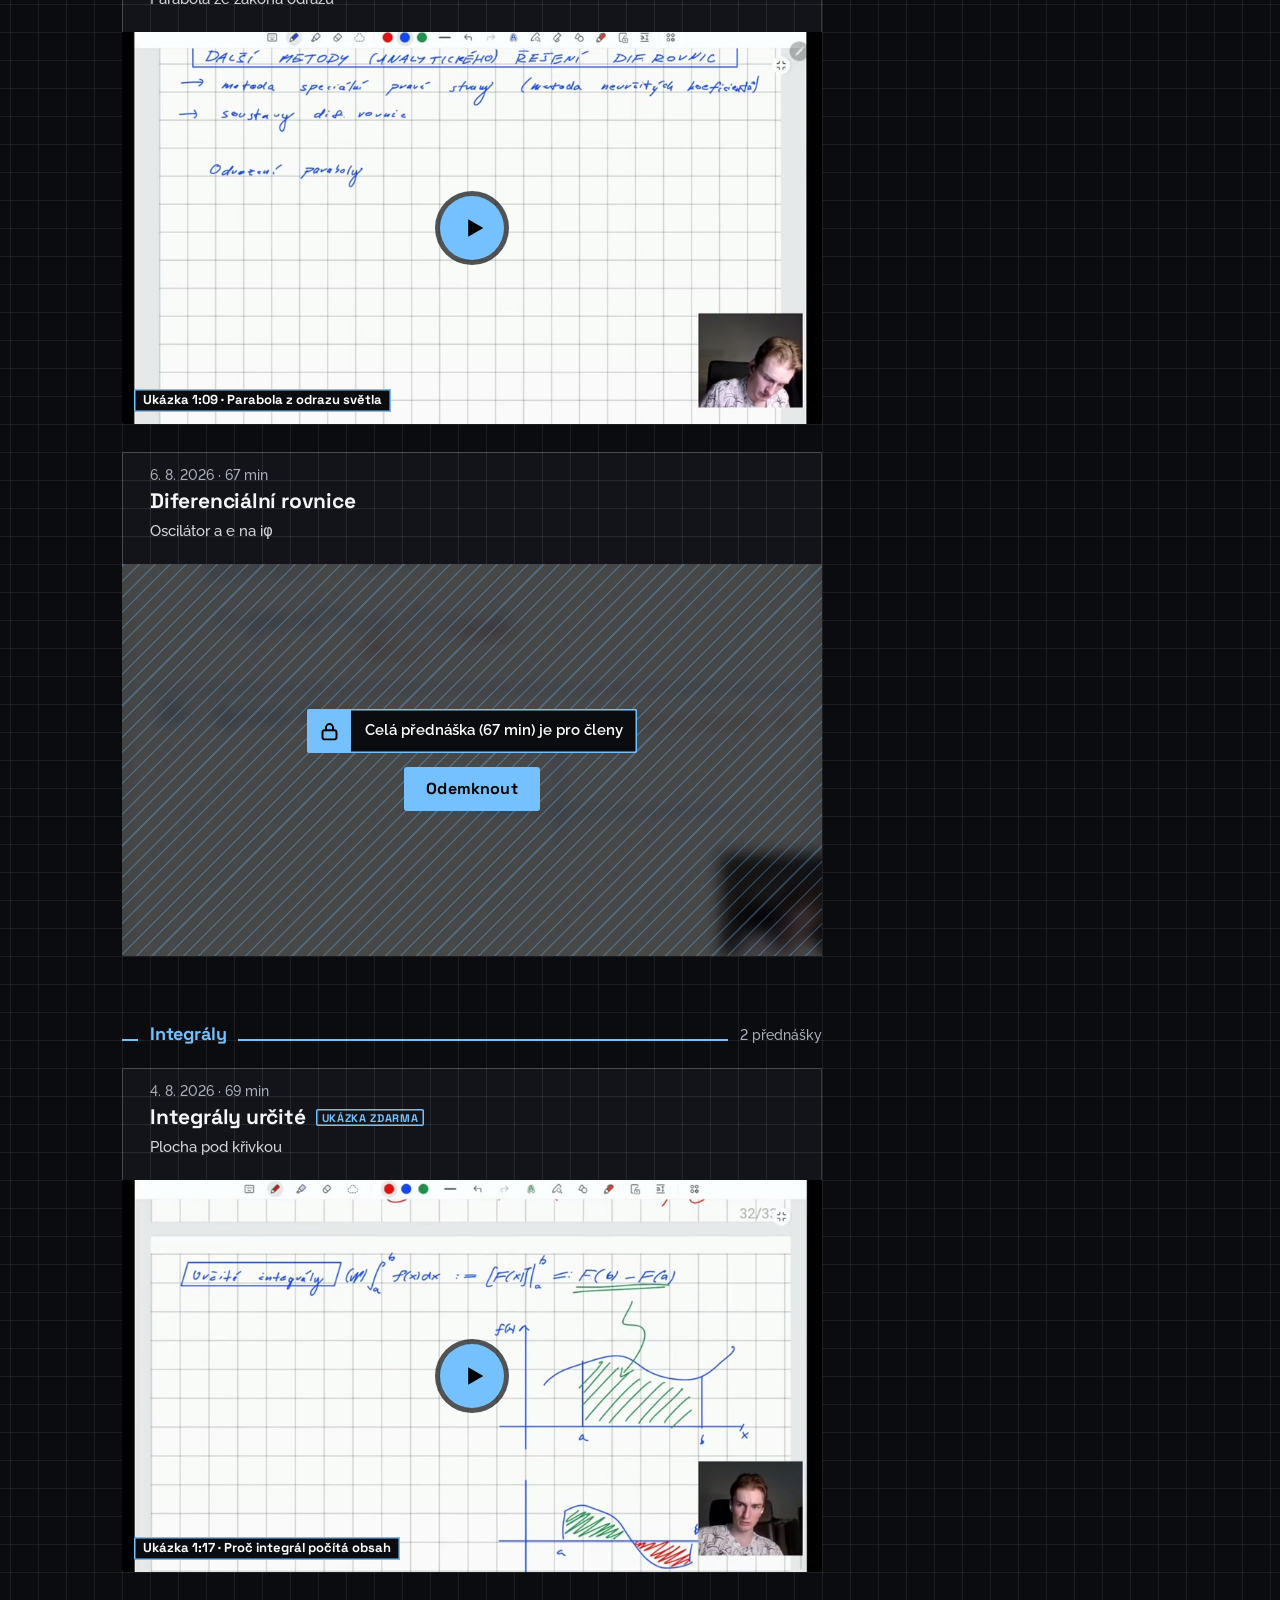
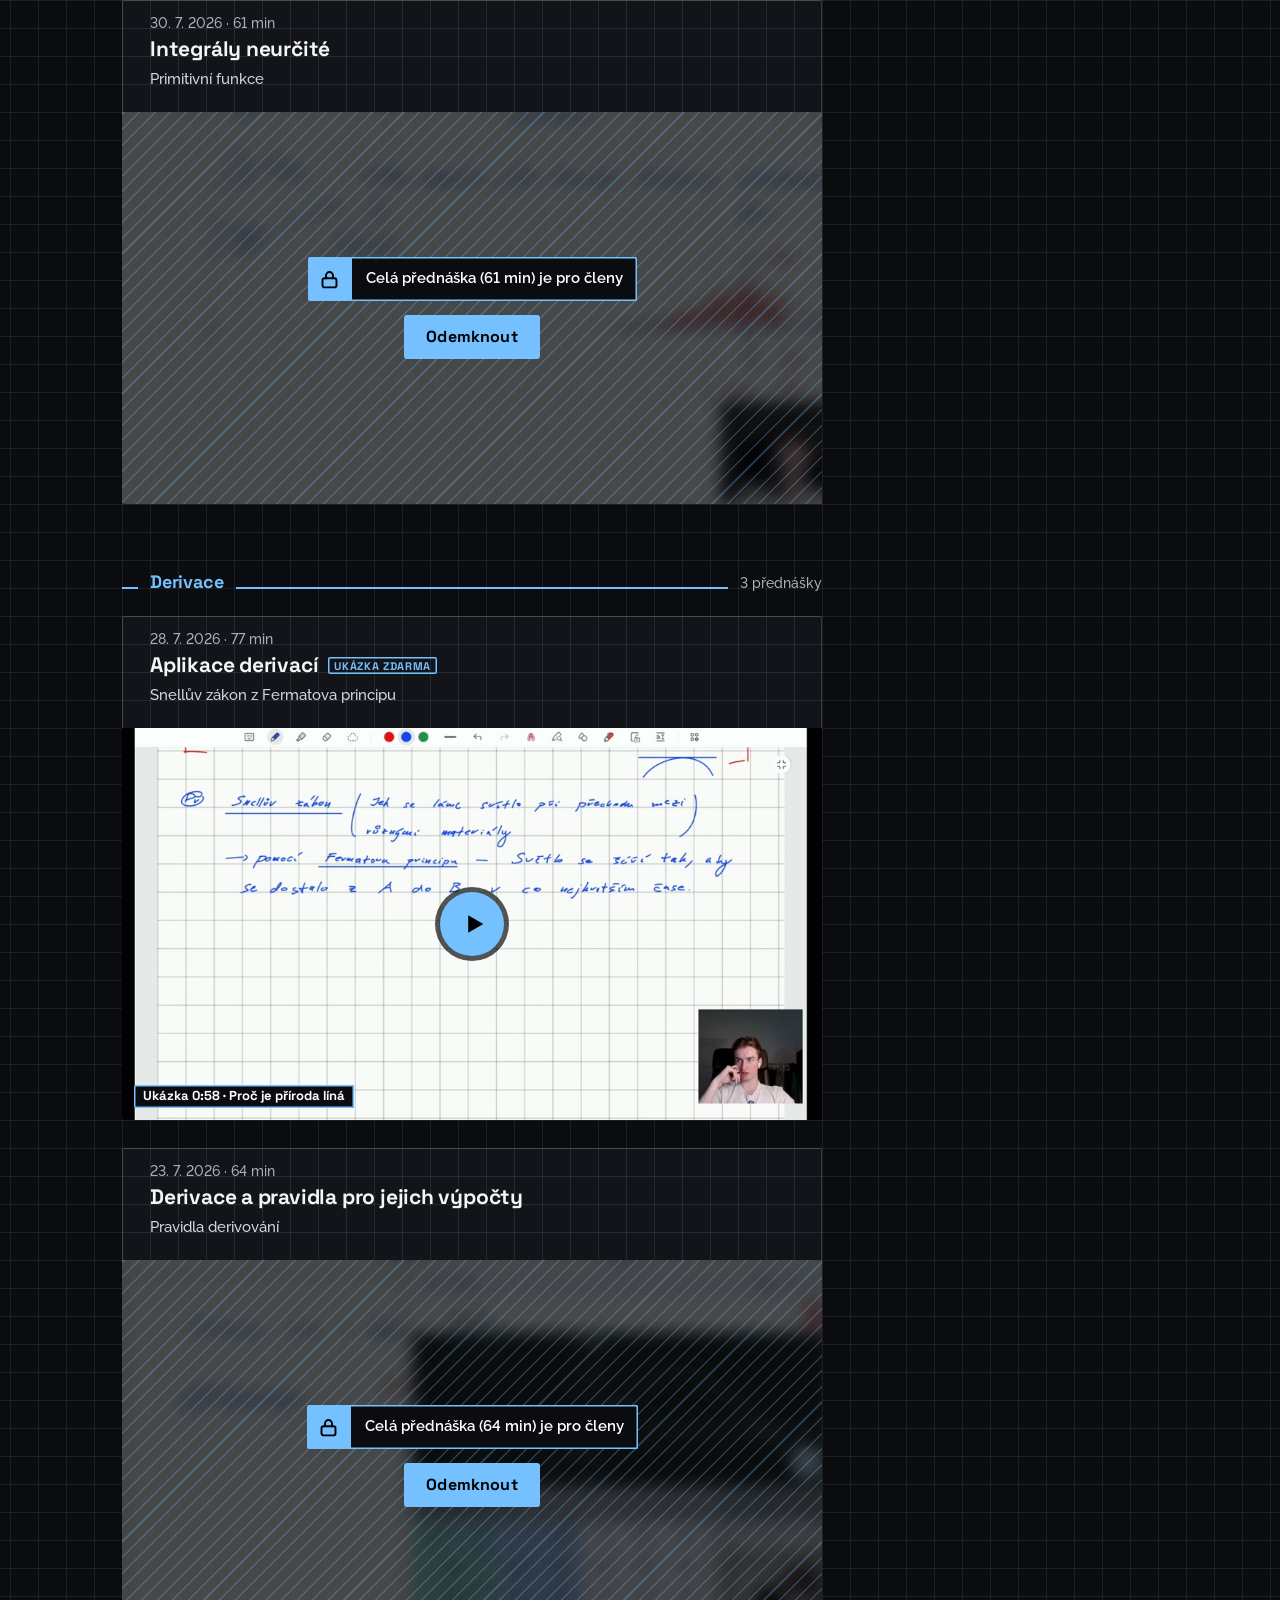
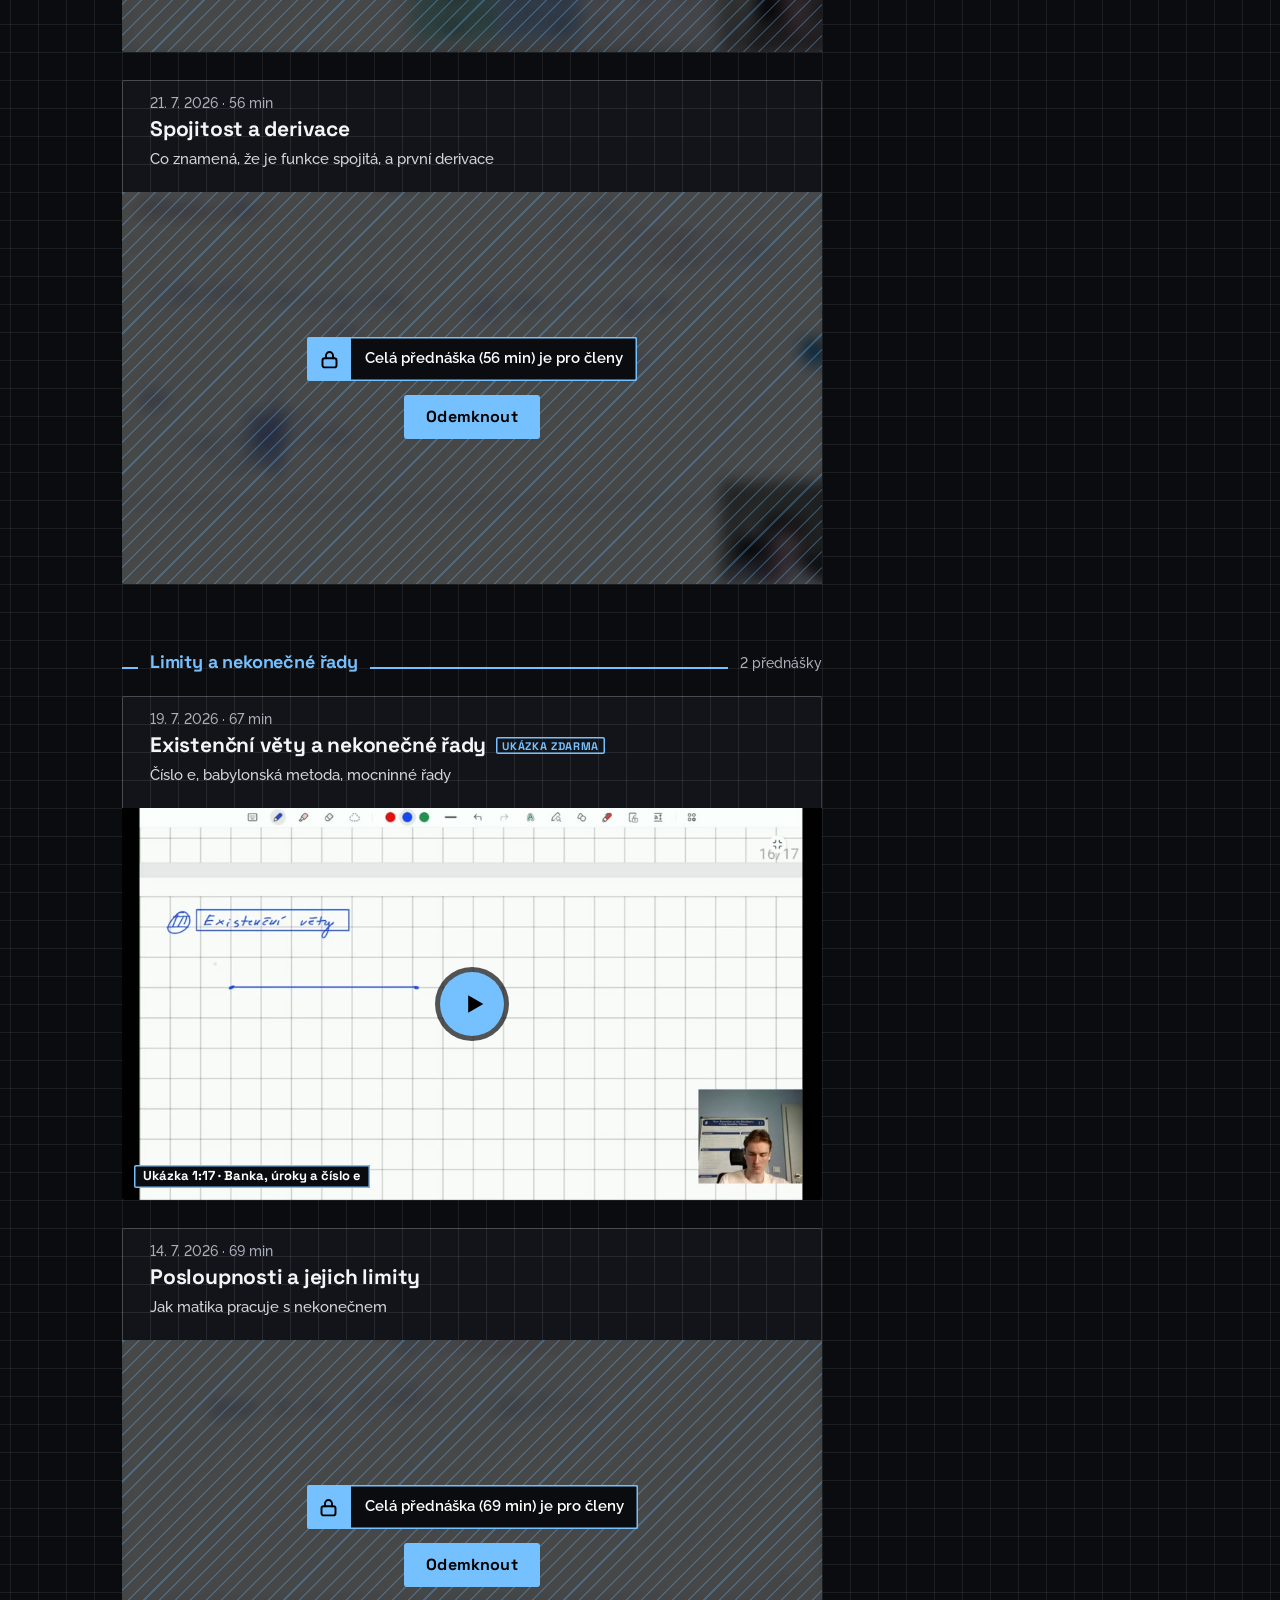
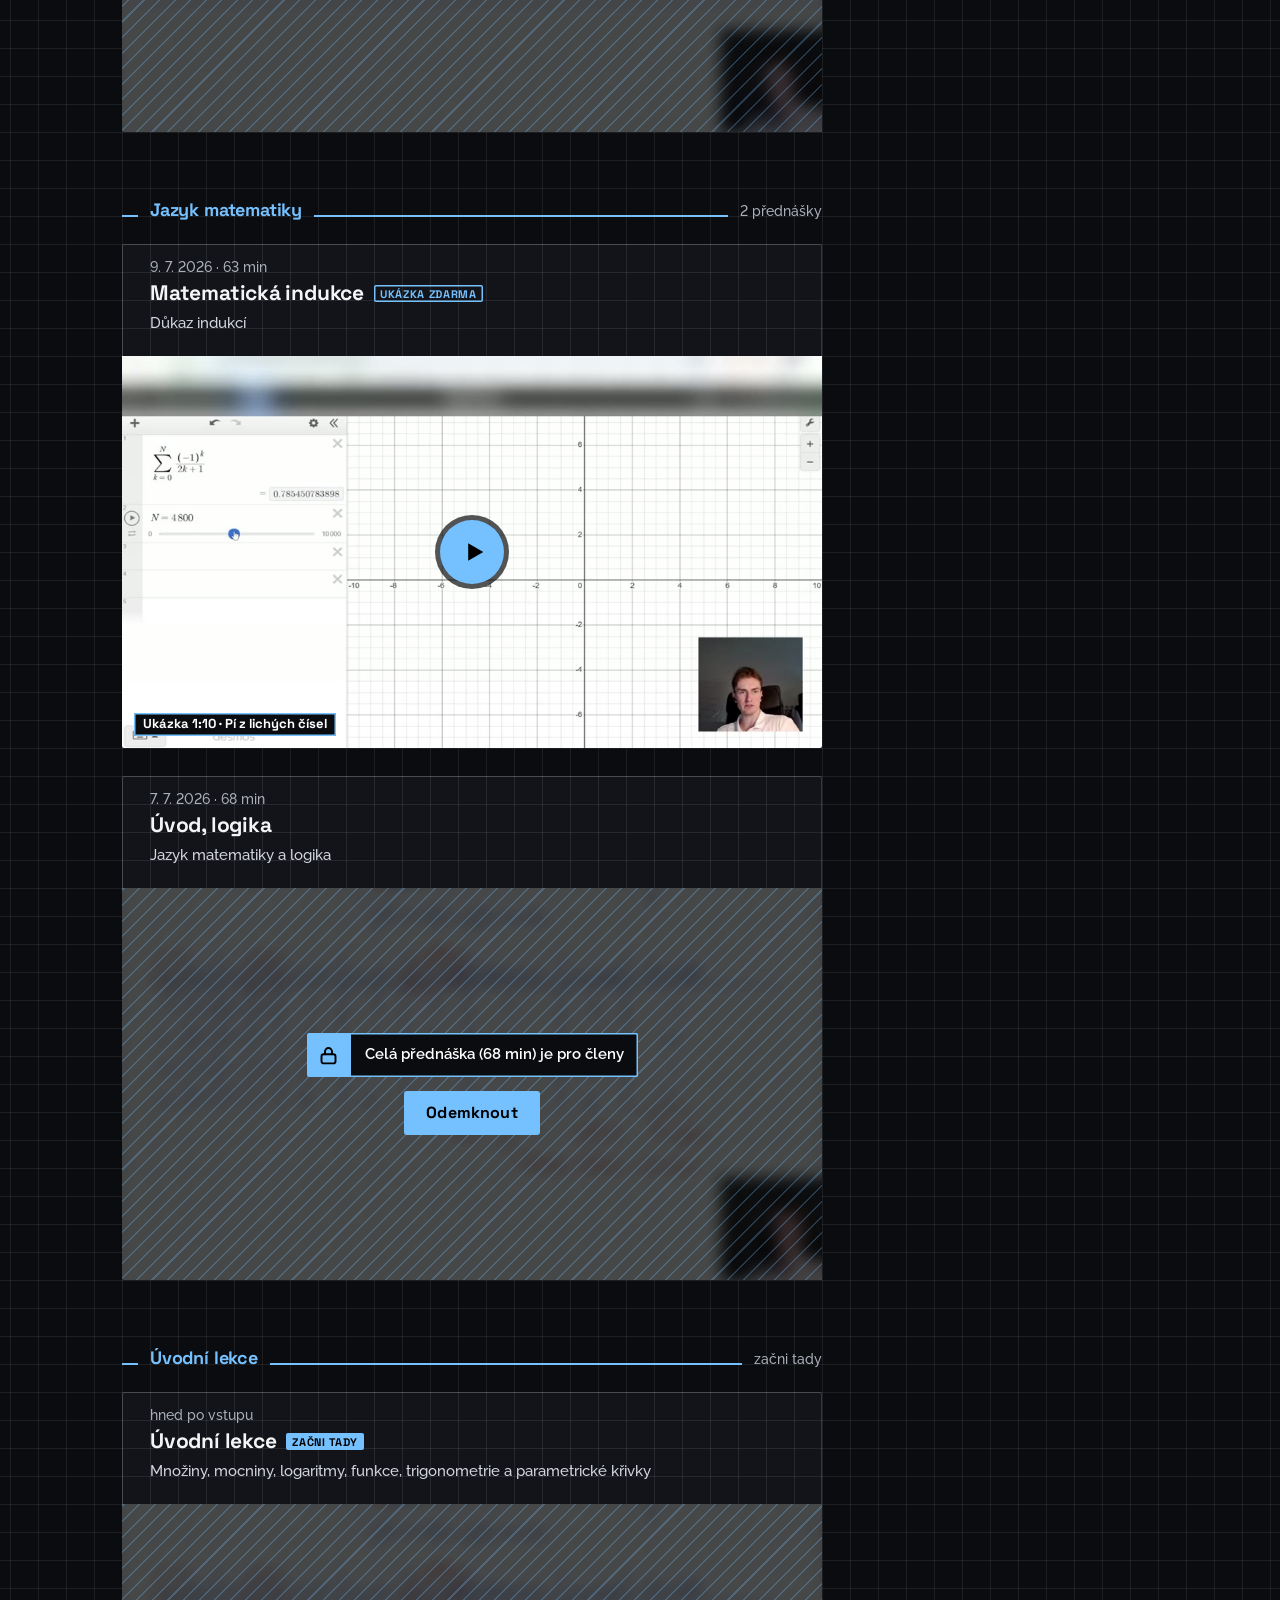
==== commit c450fda3: "Přednáška 29. 10.: Komplexní zobrazení a integrace" ====
--- a/index.html
+++ b/index.html
@@ -337,7 +337,7 @@
   </div>
 </div>
 
-<script src="data.js?v=33dfe2ce"></script>
+<script src="data.js?v=4e001fc7"></script>
 <script>
 const thumb = n => n.startsWith("p") ? `media/snimky/podzim-${n.slice(1)}.jpg` : `media/snimky/lekce-${n}.jpg`;
 for (const [n, p] of Object.entries(PREVIEWS)) LESSONS[n].preview = p;
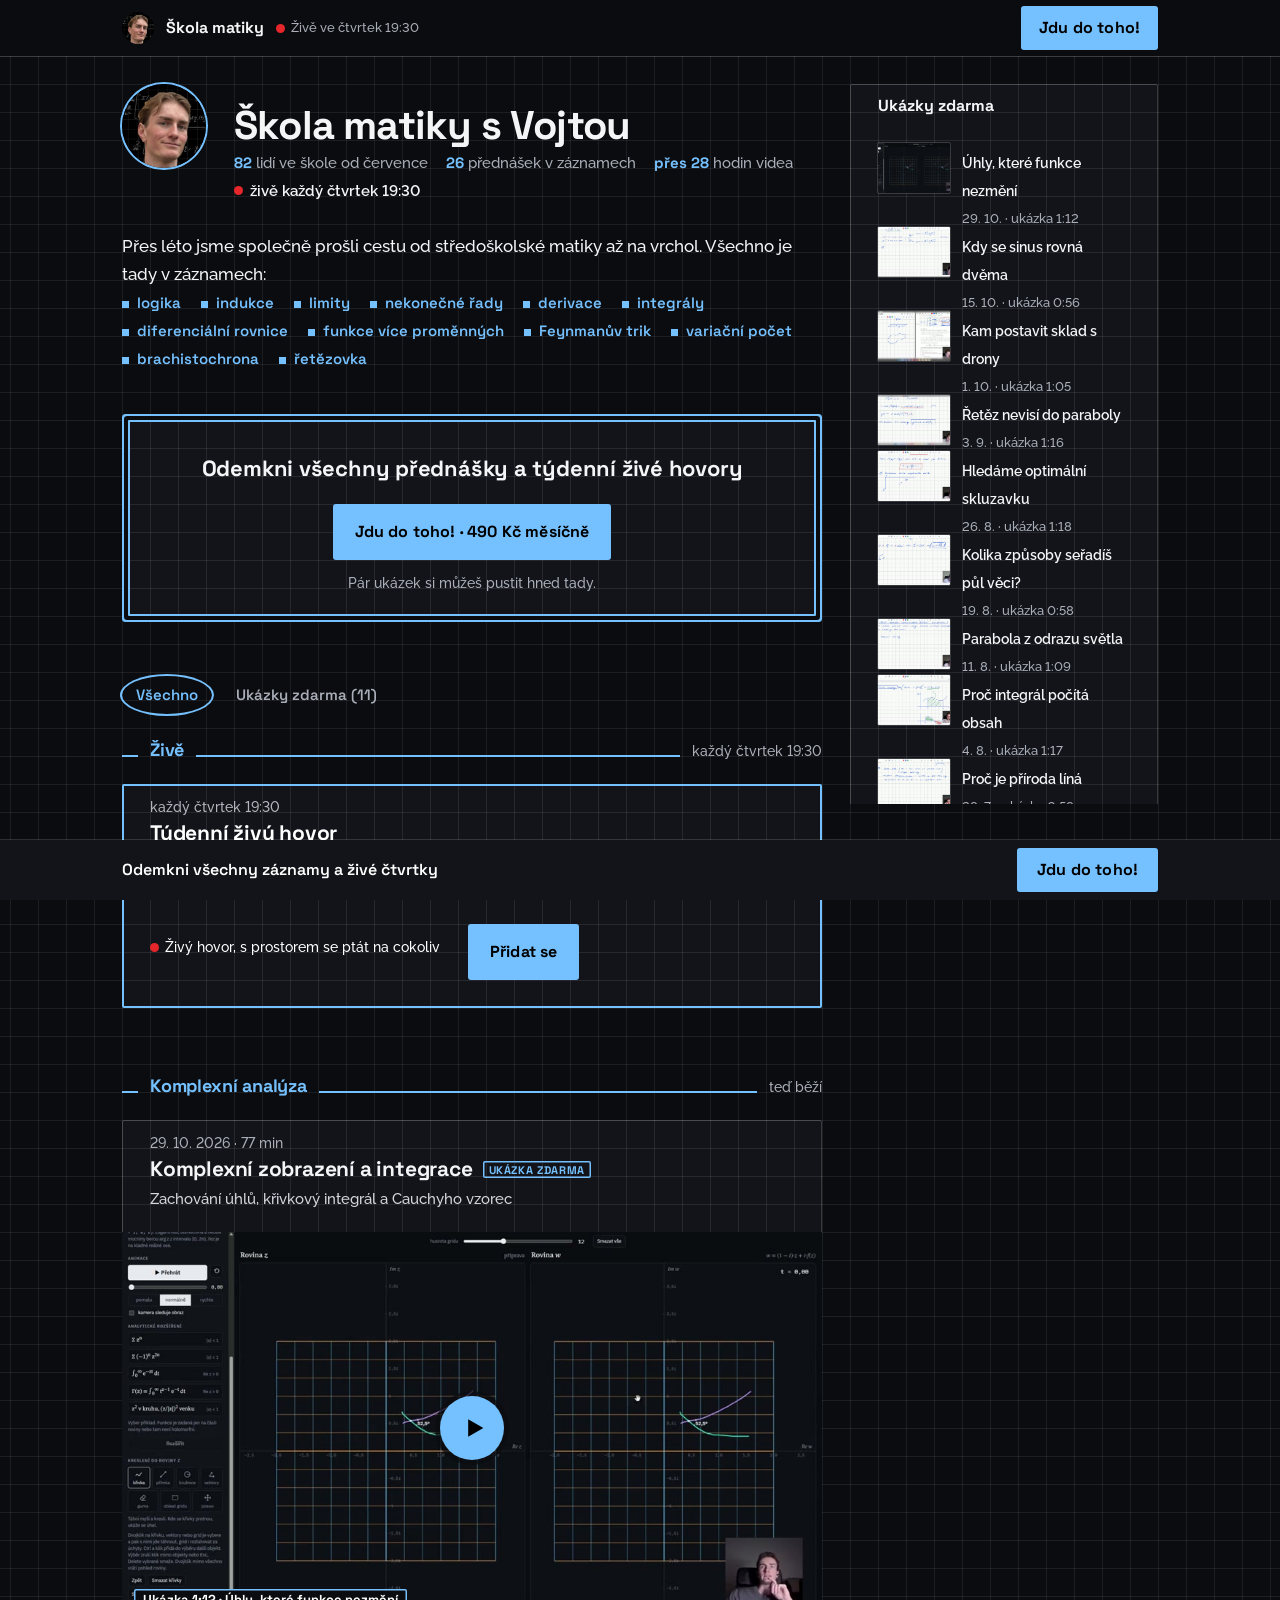
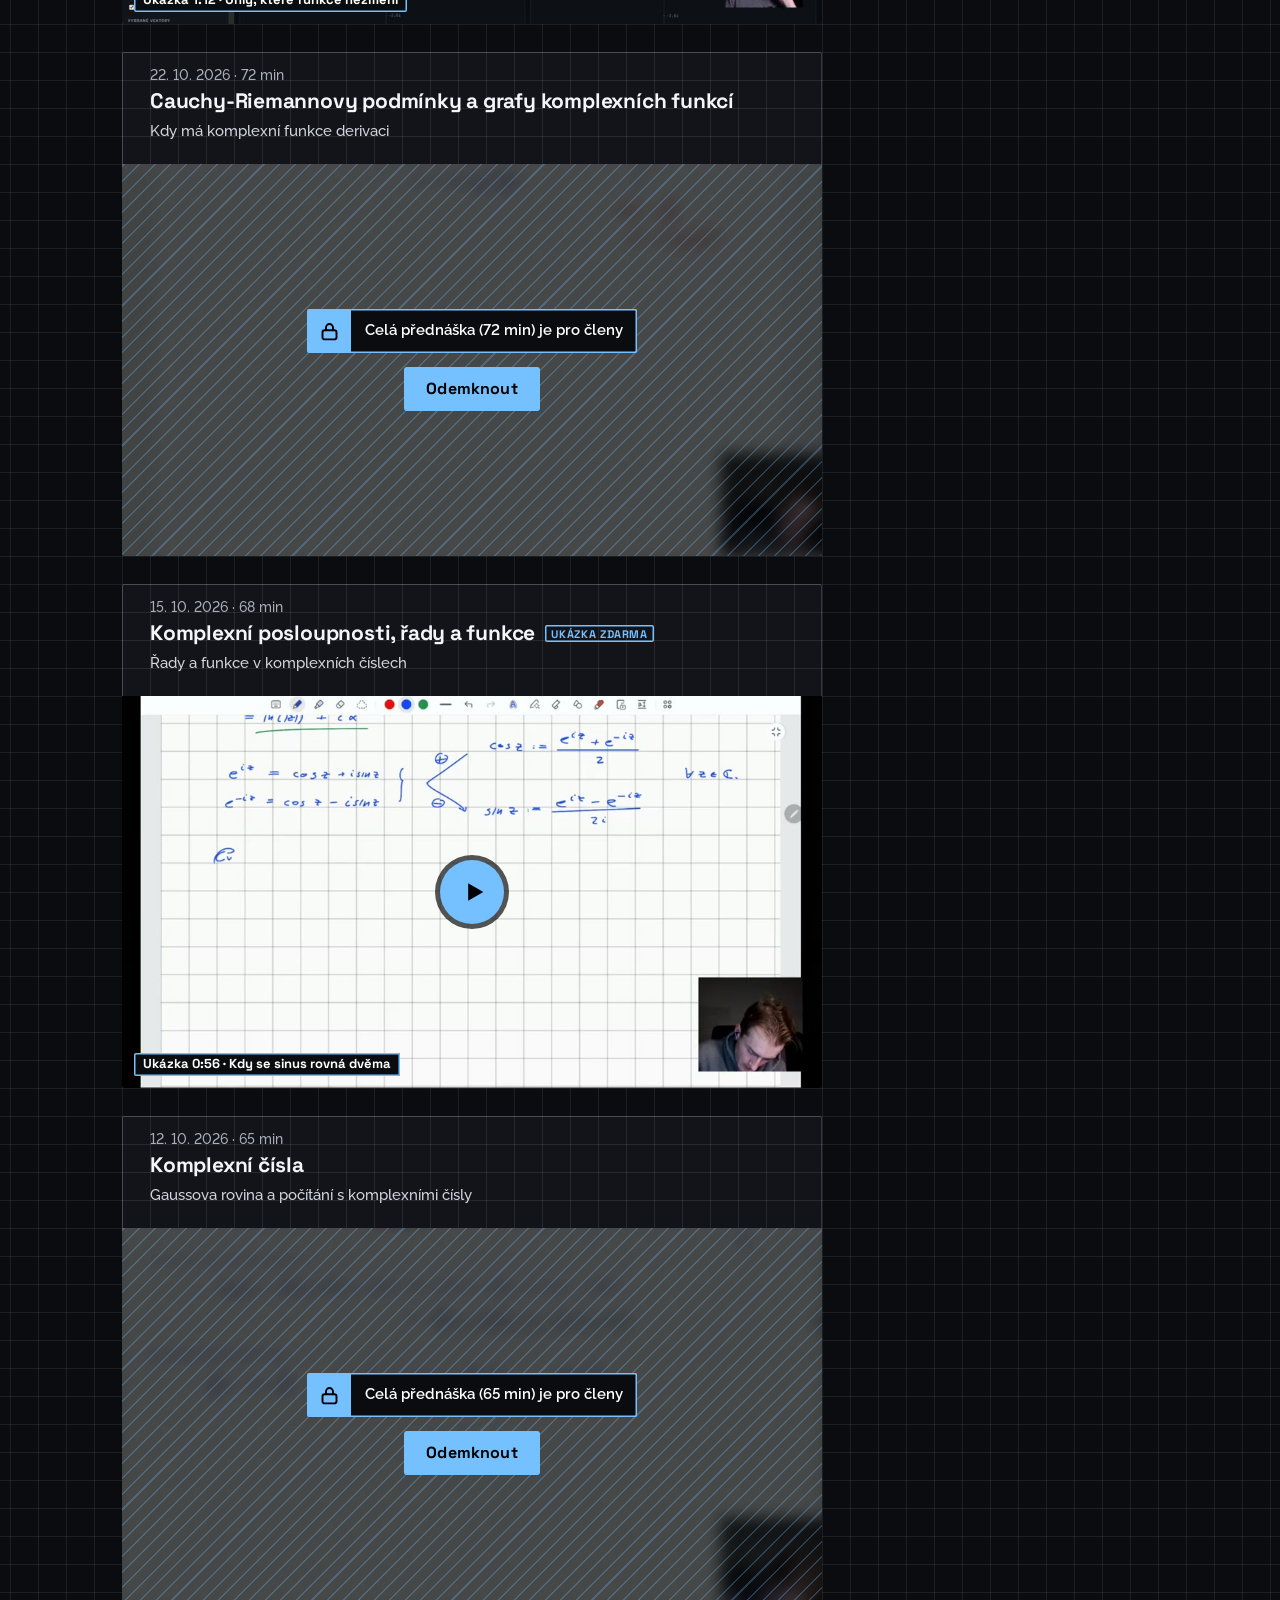
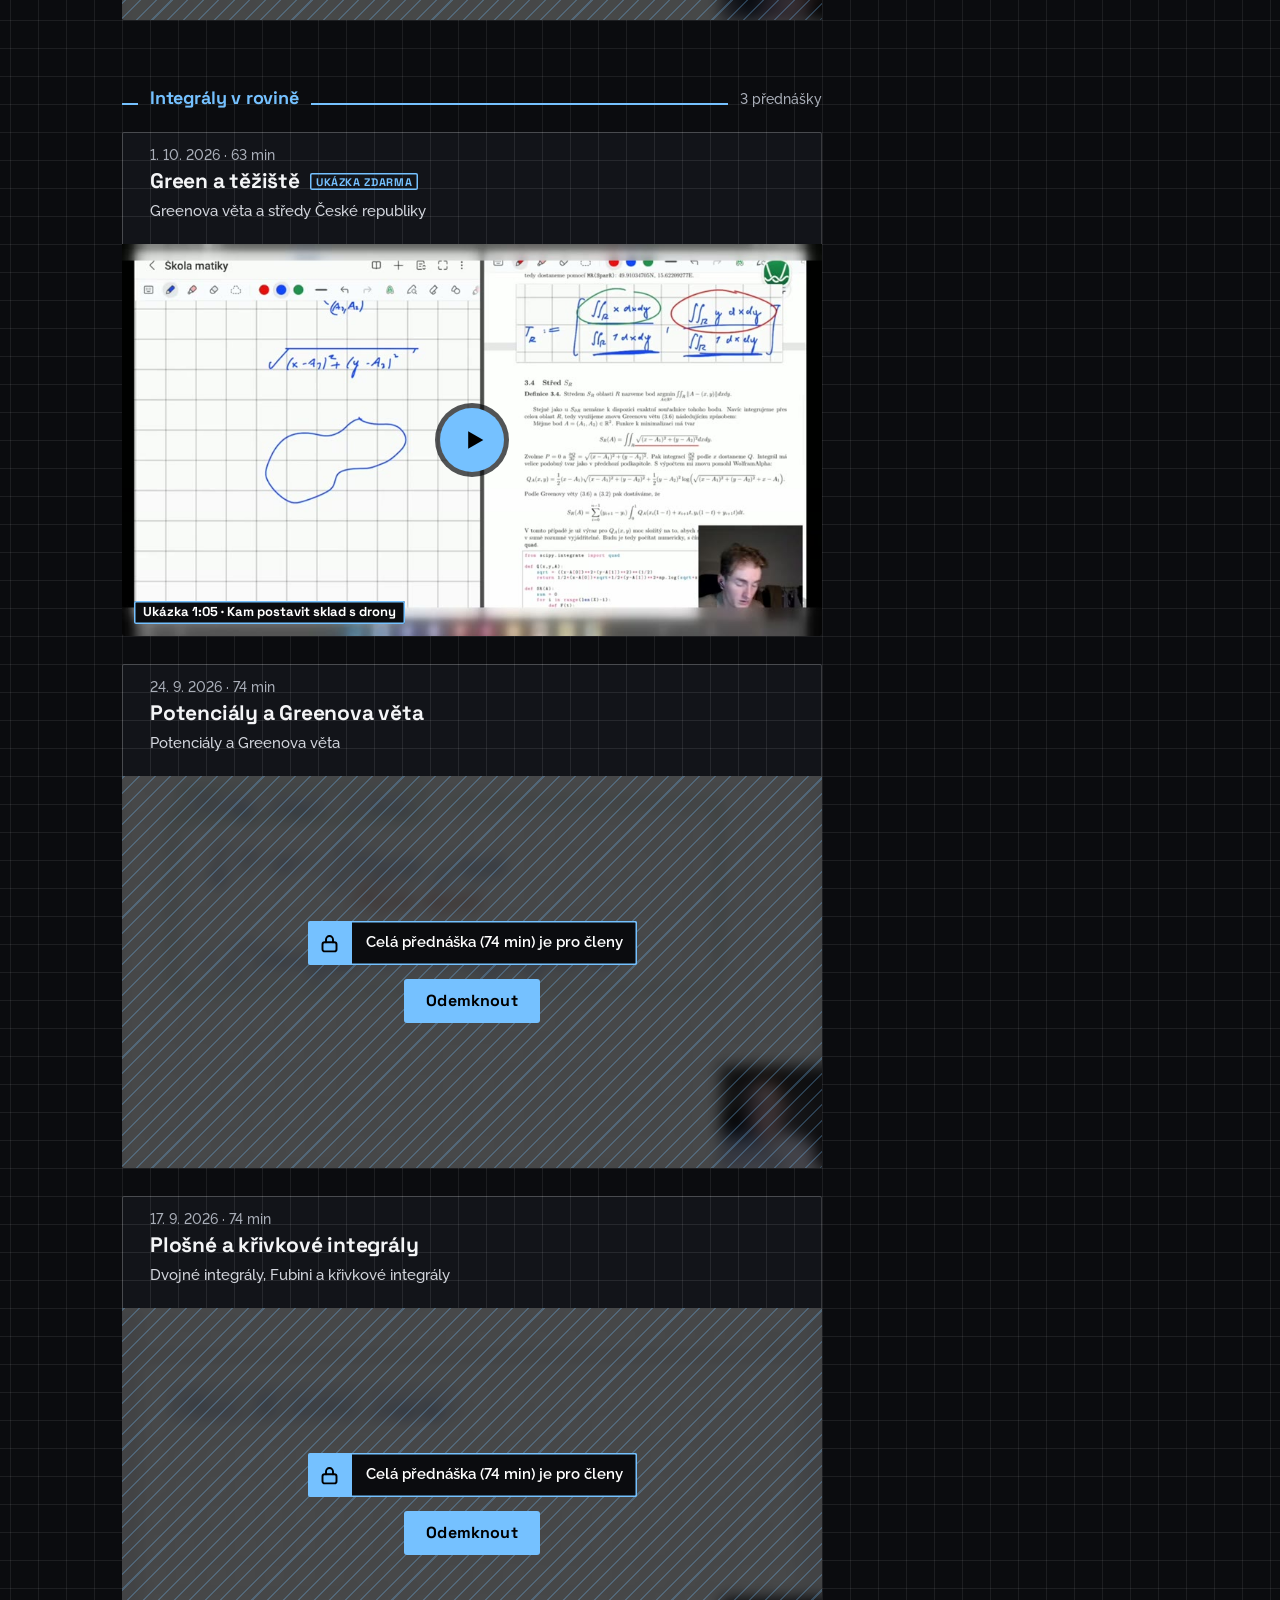
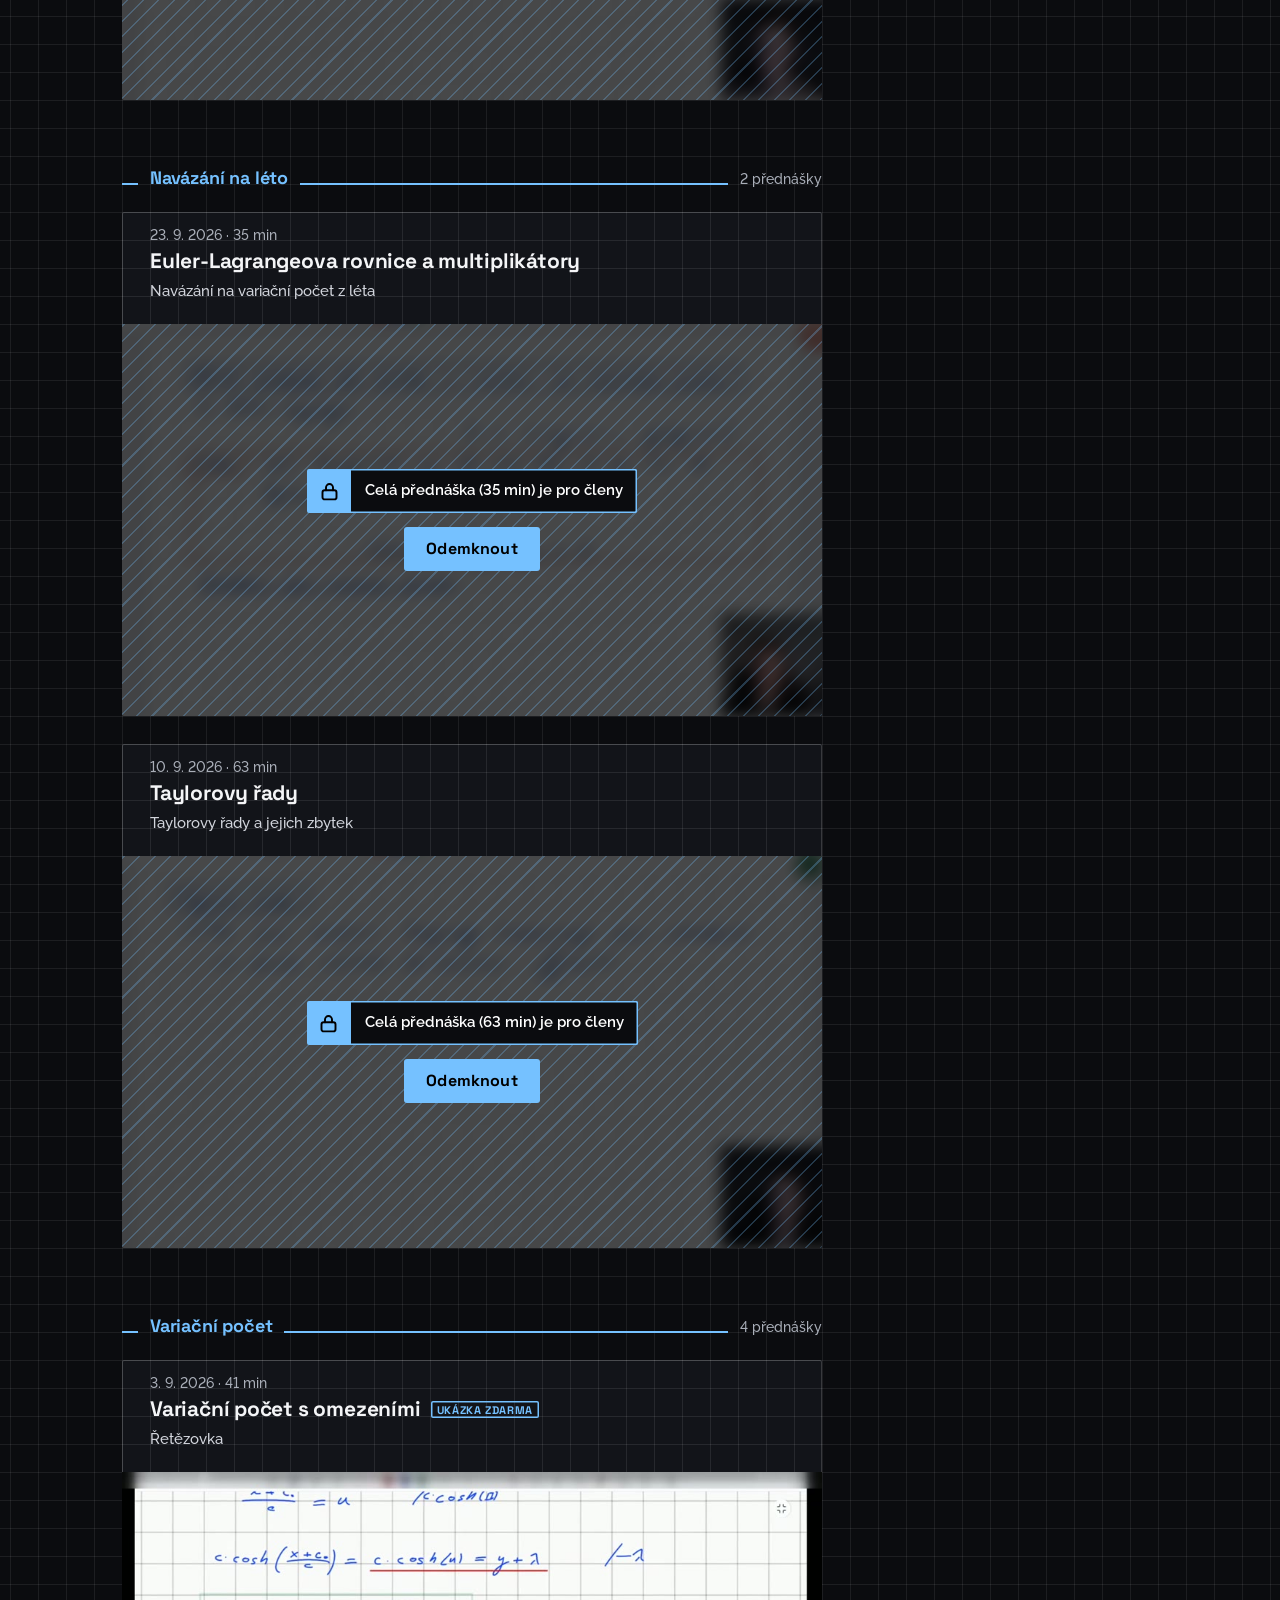
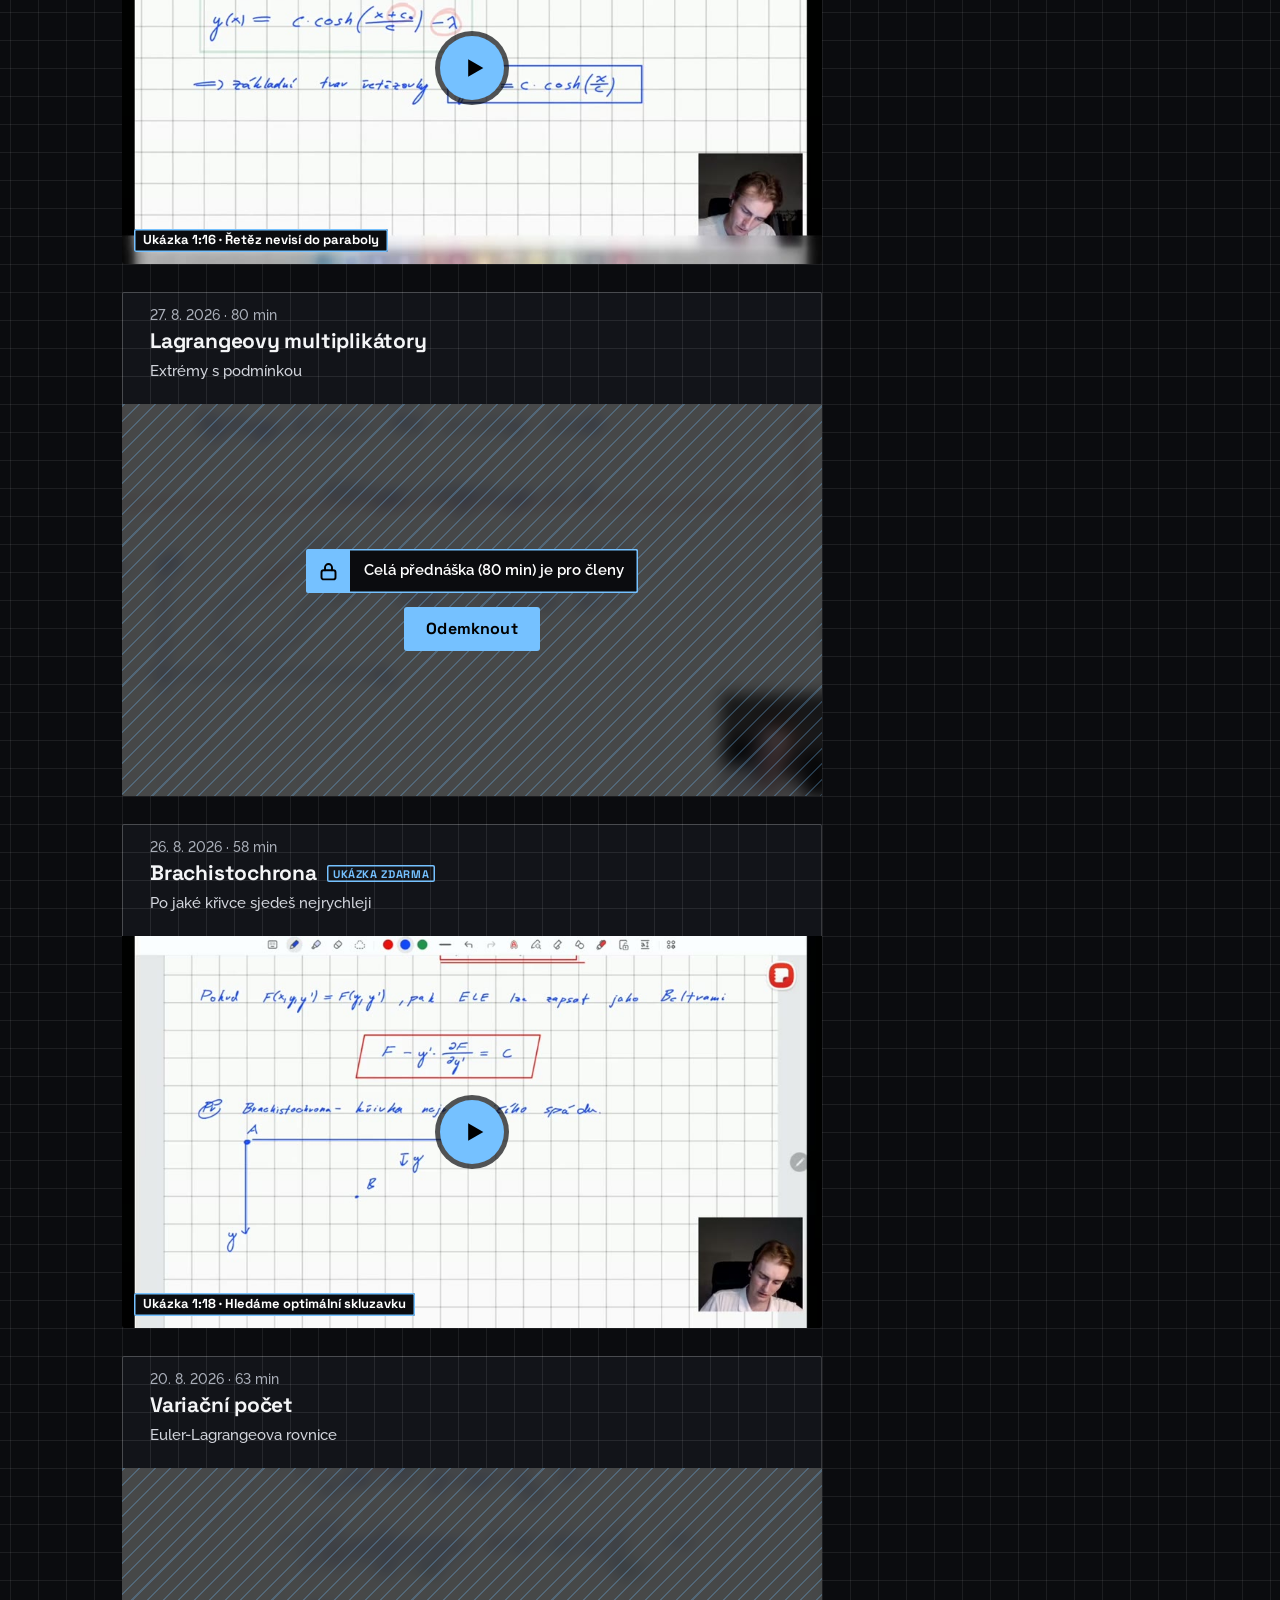
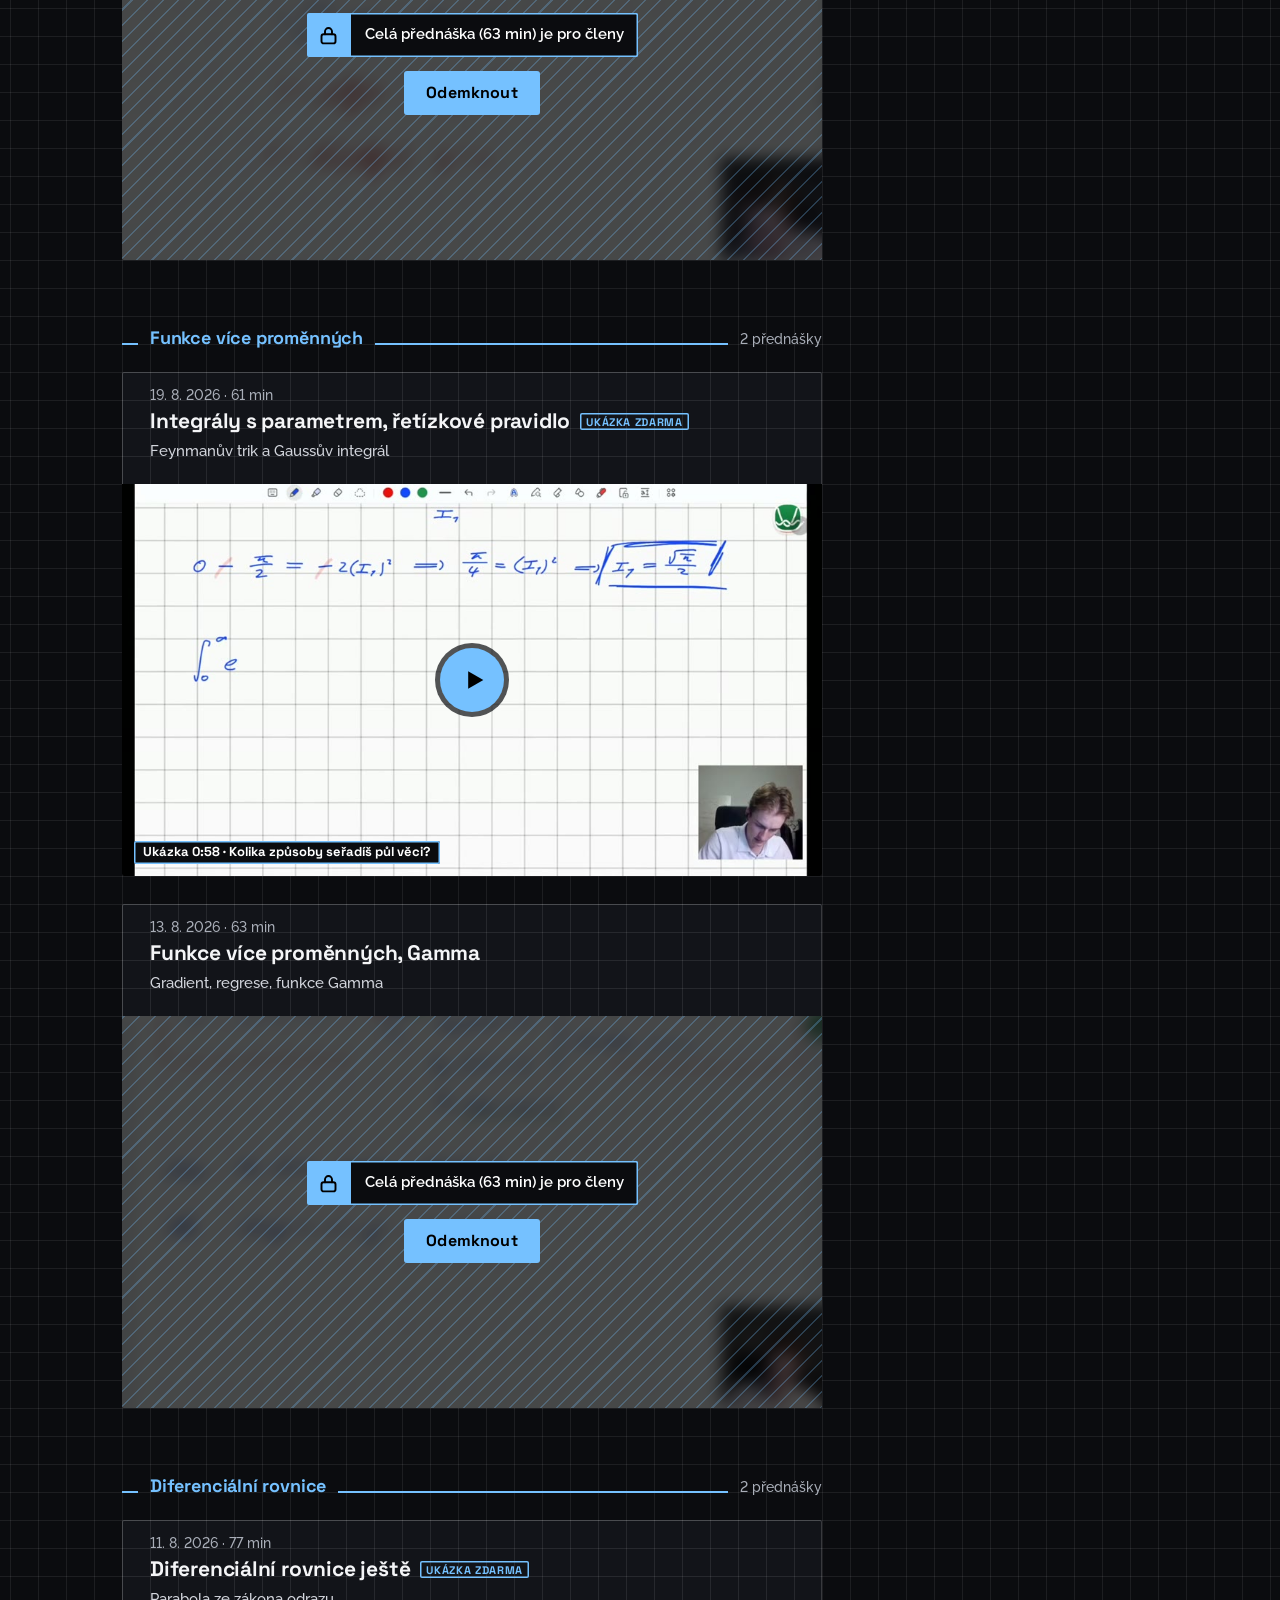
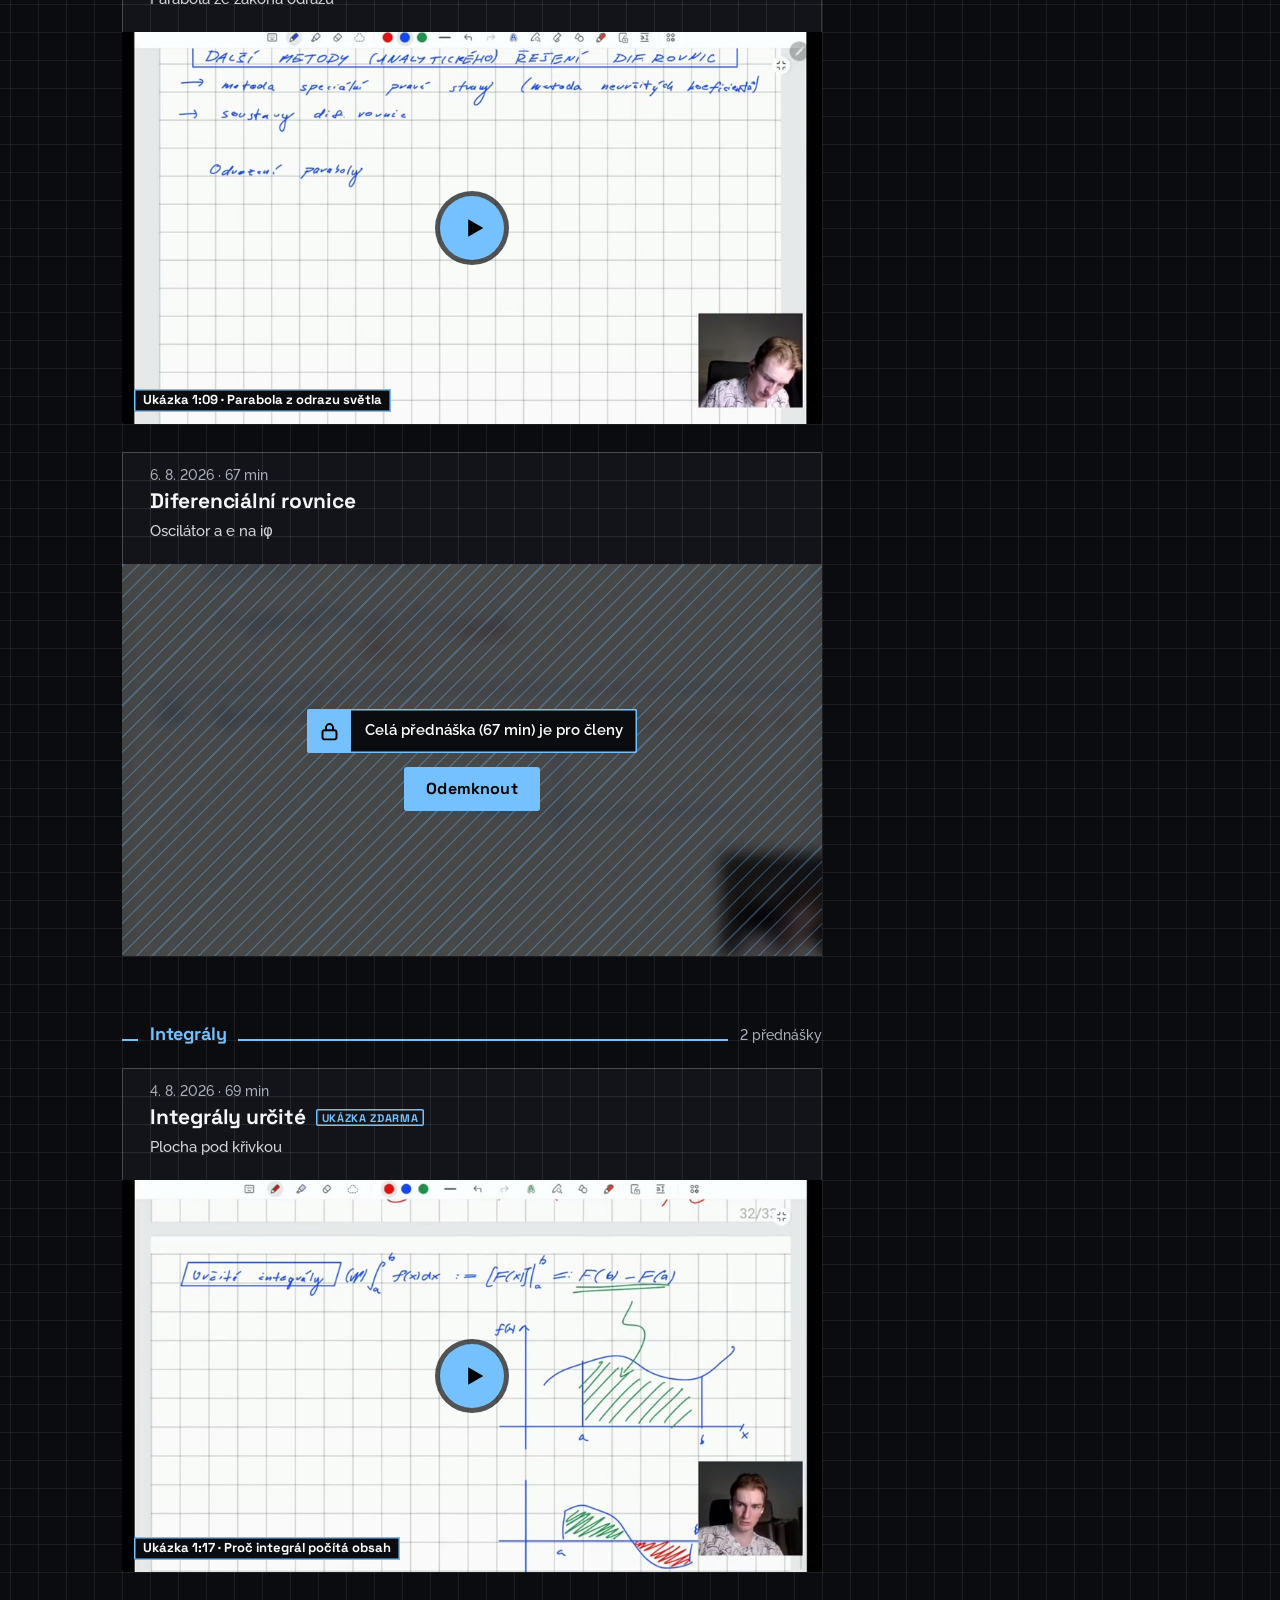
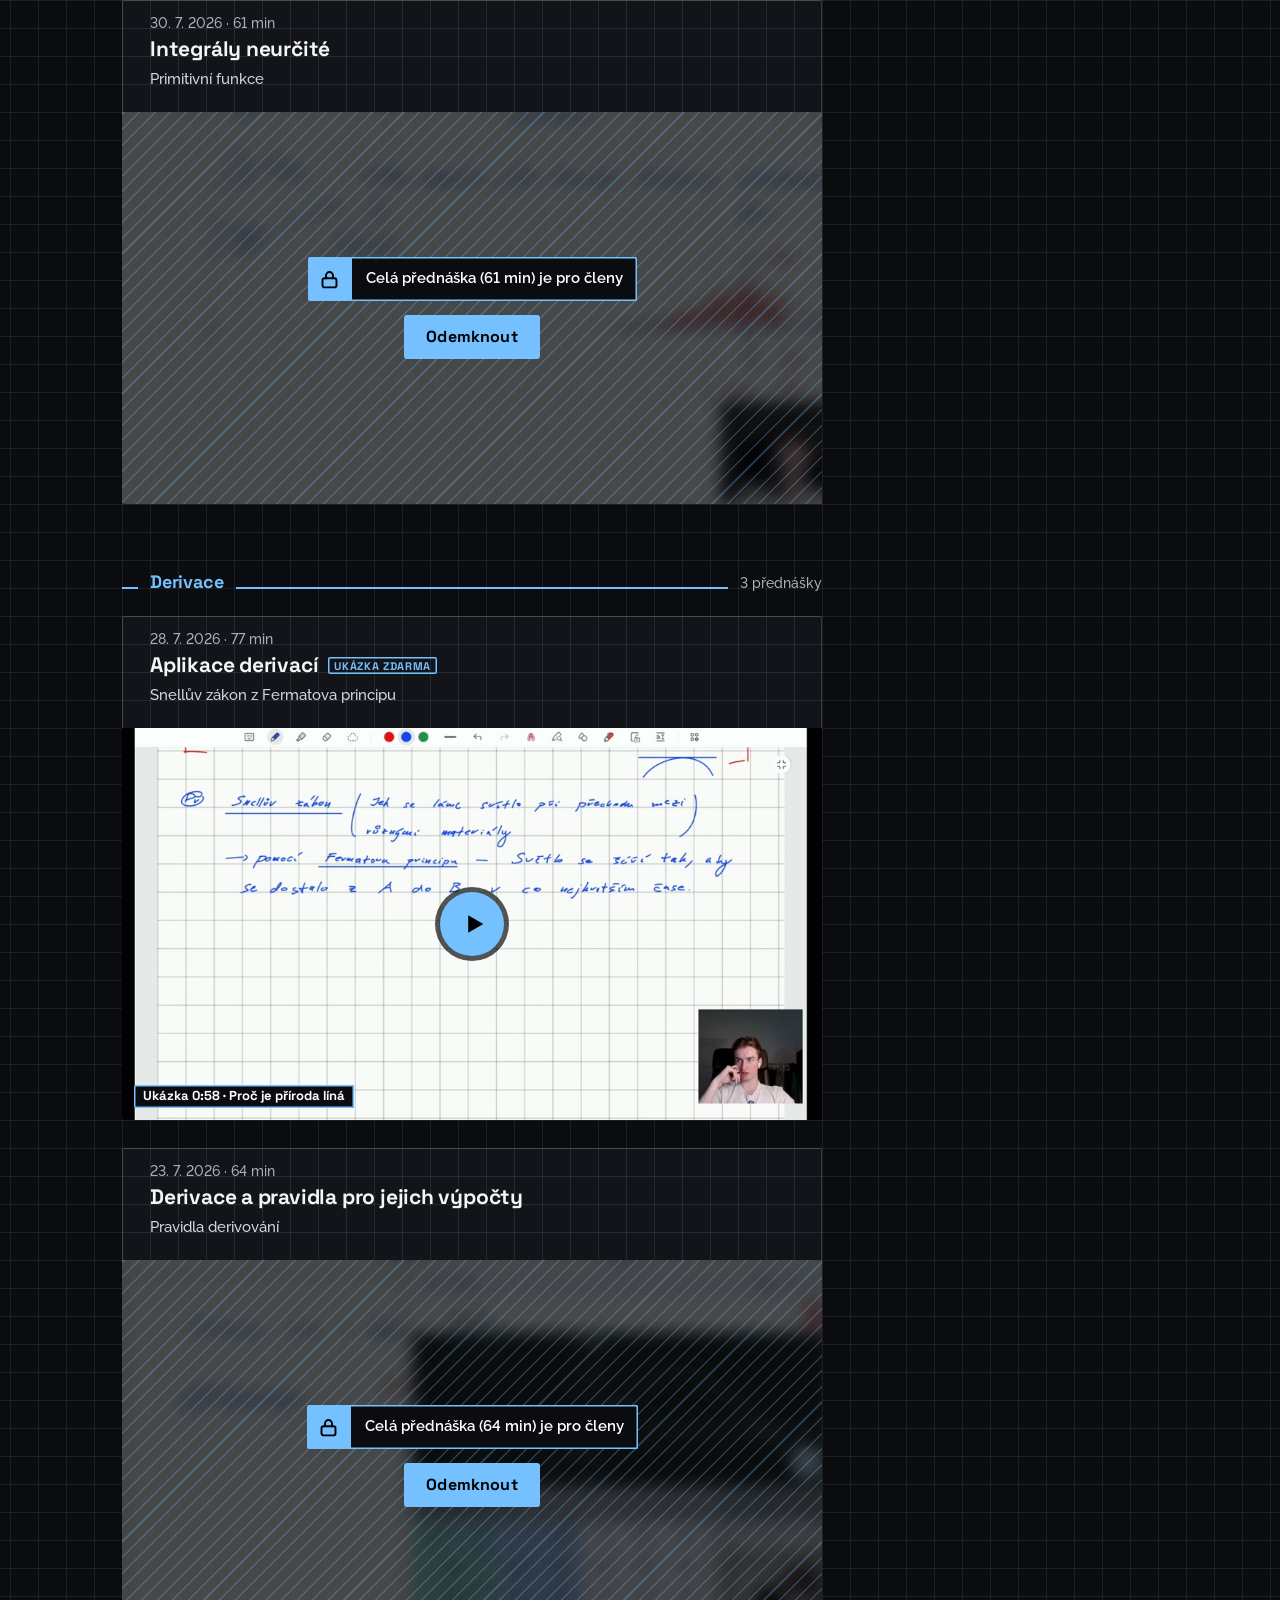
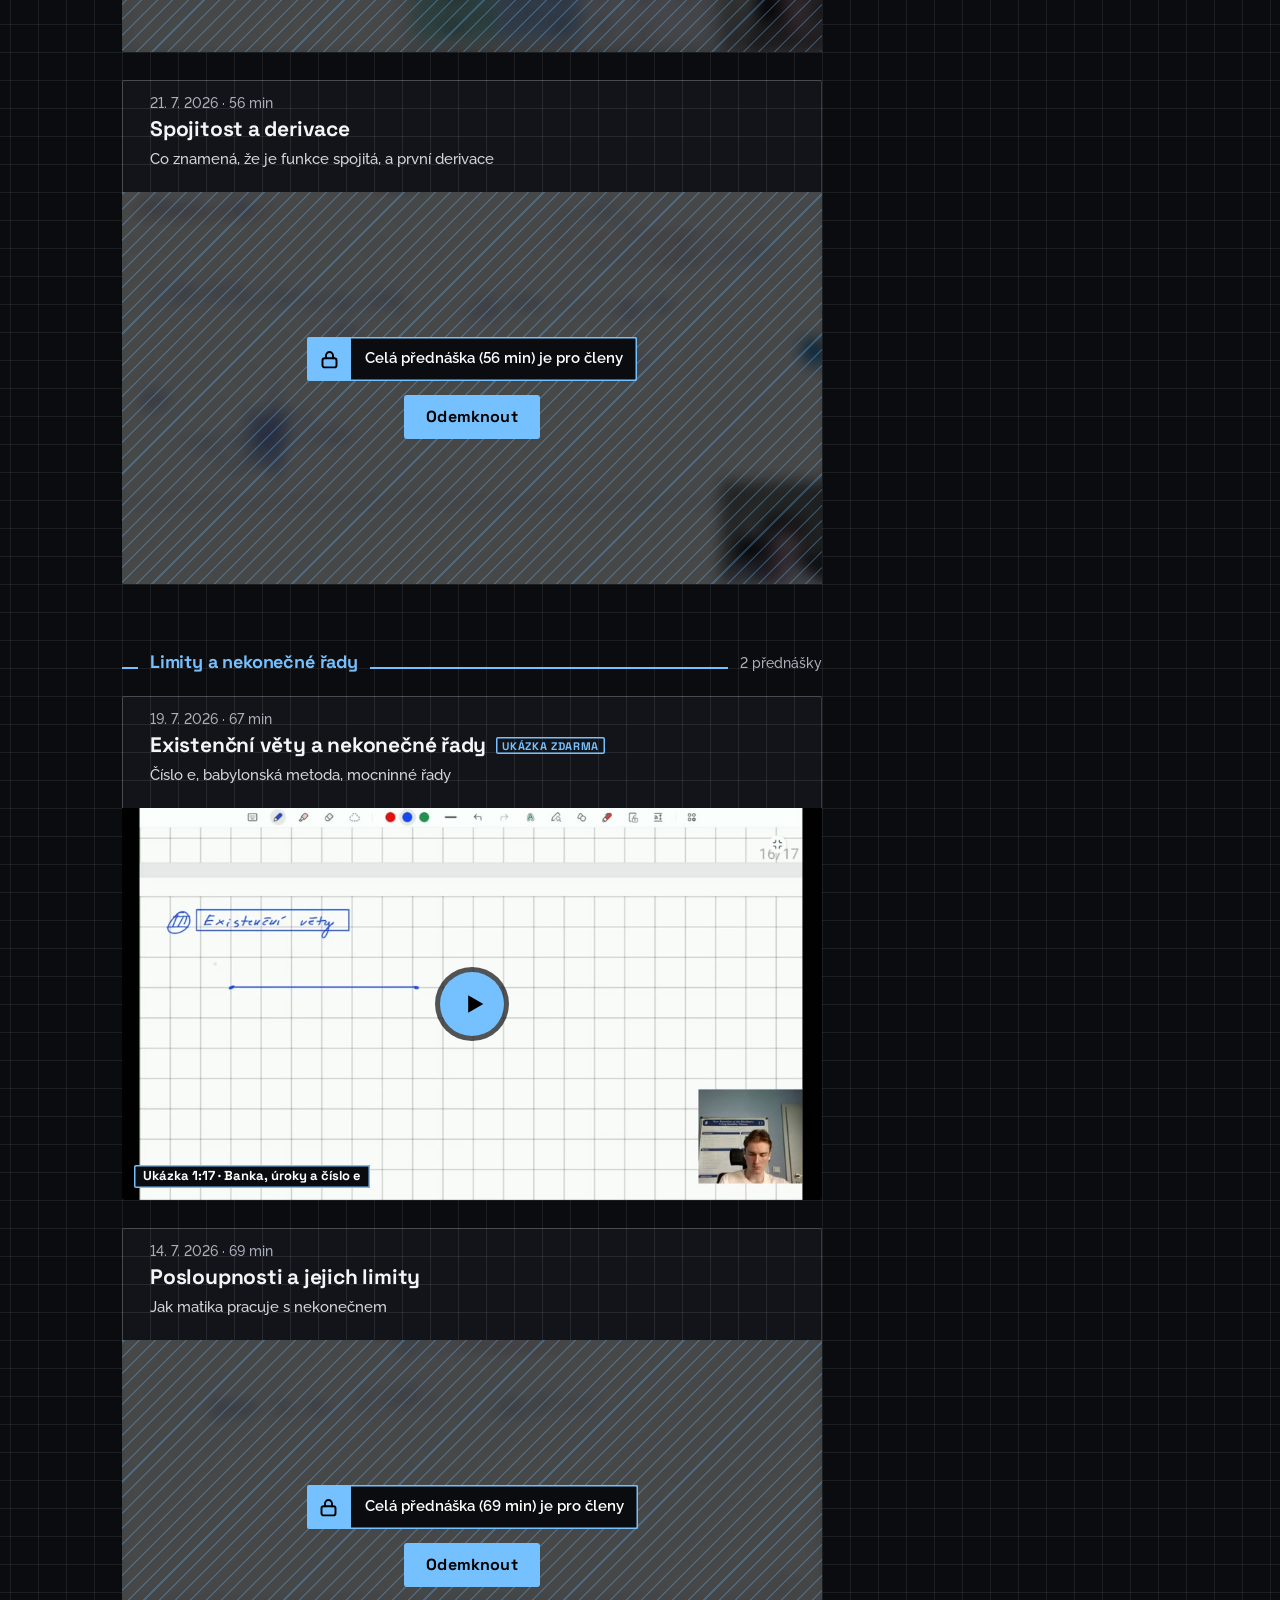
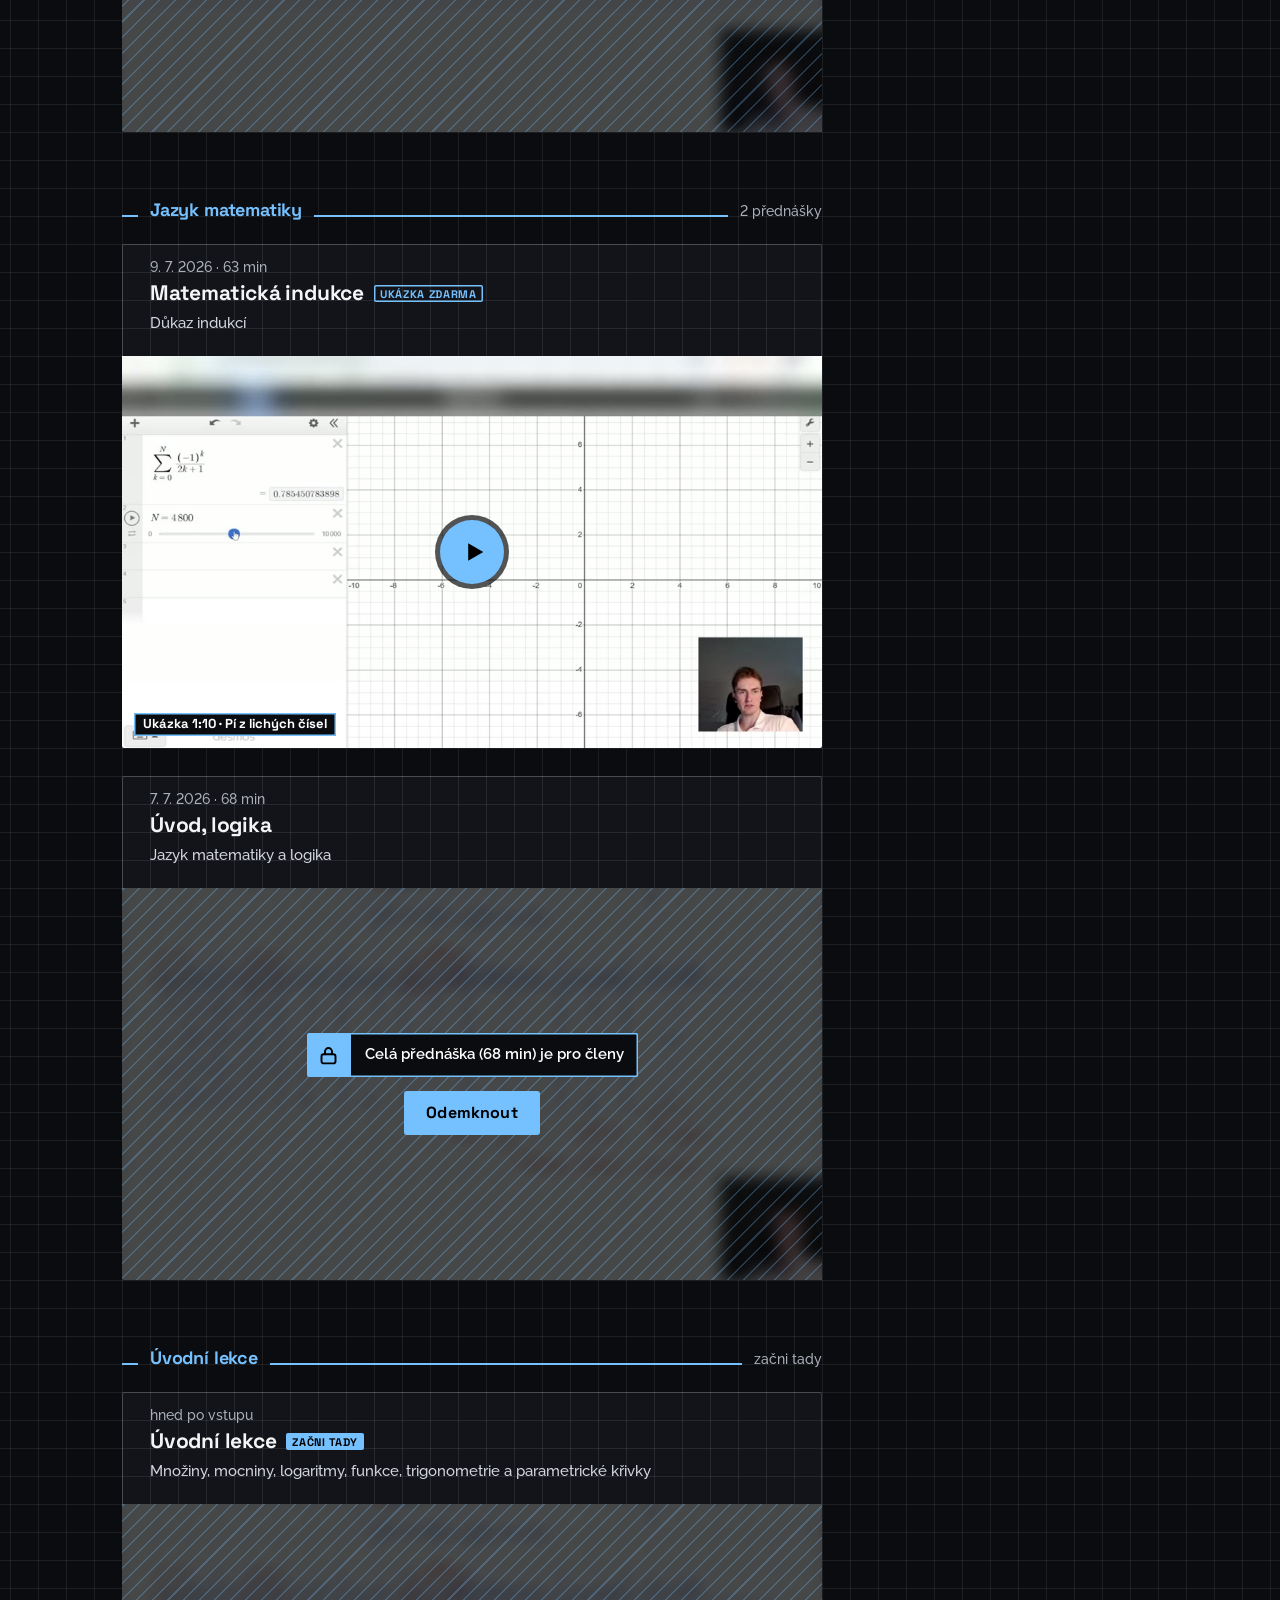
==== commit 6786a49f: "Ukázka k přednášce 29. 10." ====
--- a/index.html
+++ b/index.html
@@ -337,7 +337,7 @@
   </div>
 </div>
 
-<script src="data.js?v=4e001fc7"></script>
+<script src="data.js?v=99c448b1"></script>
 <script>
 const thumb = n => n.startsWith("p") ? `media/snimky/podzim-${n.slice(1)}.jpg` : `media/snimky/lekce-${n}.jpg`;
 for (const [n, p] of Object.entries(PREVIEWS)) LESSONS[n].preview = p;
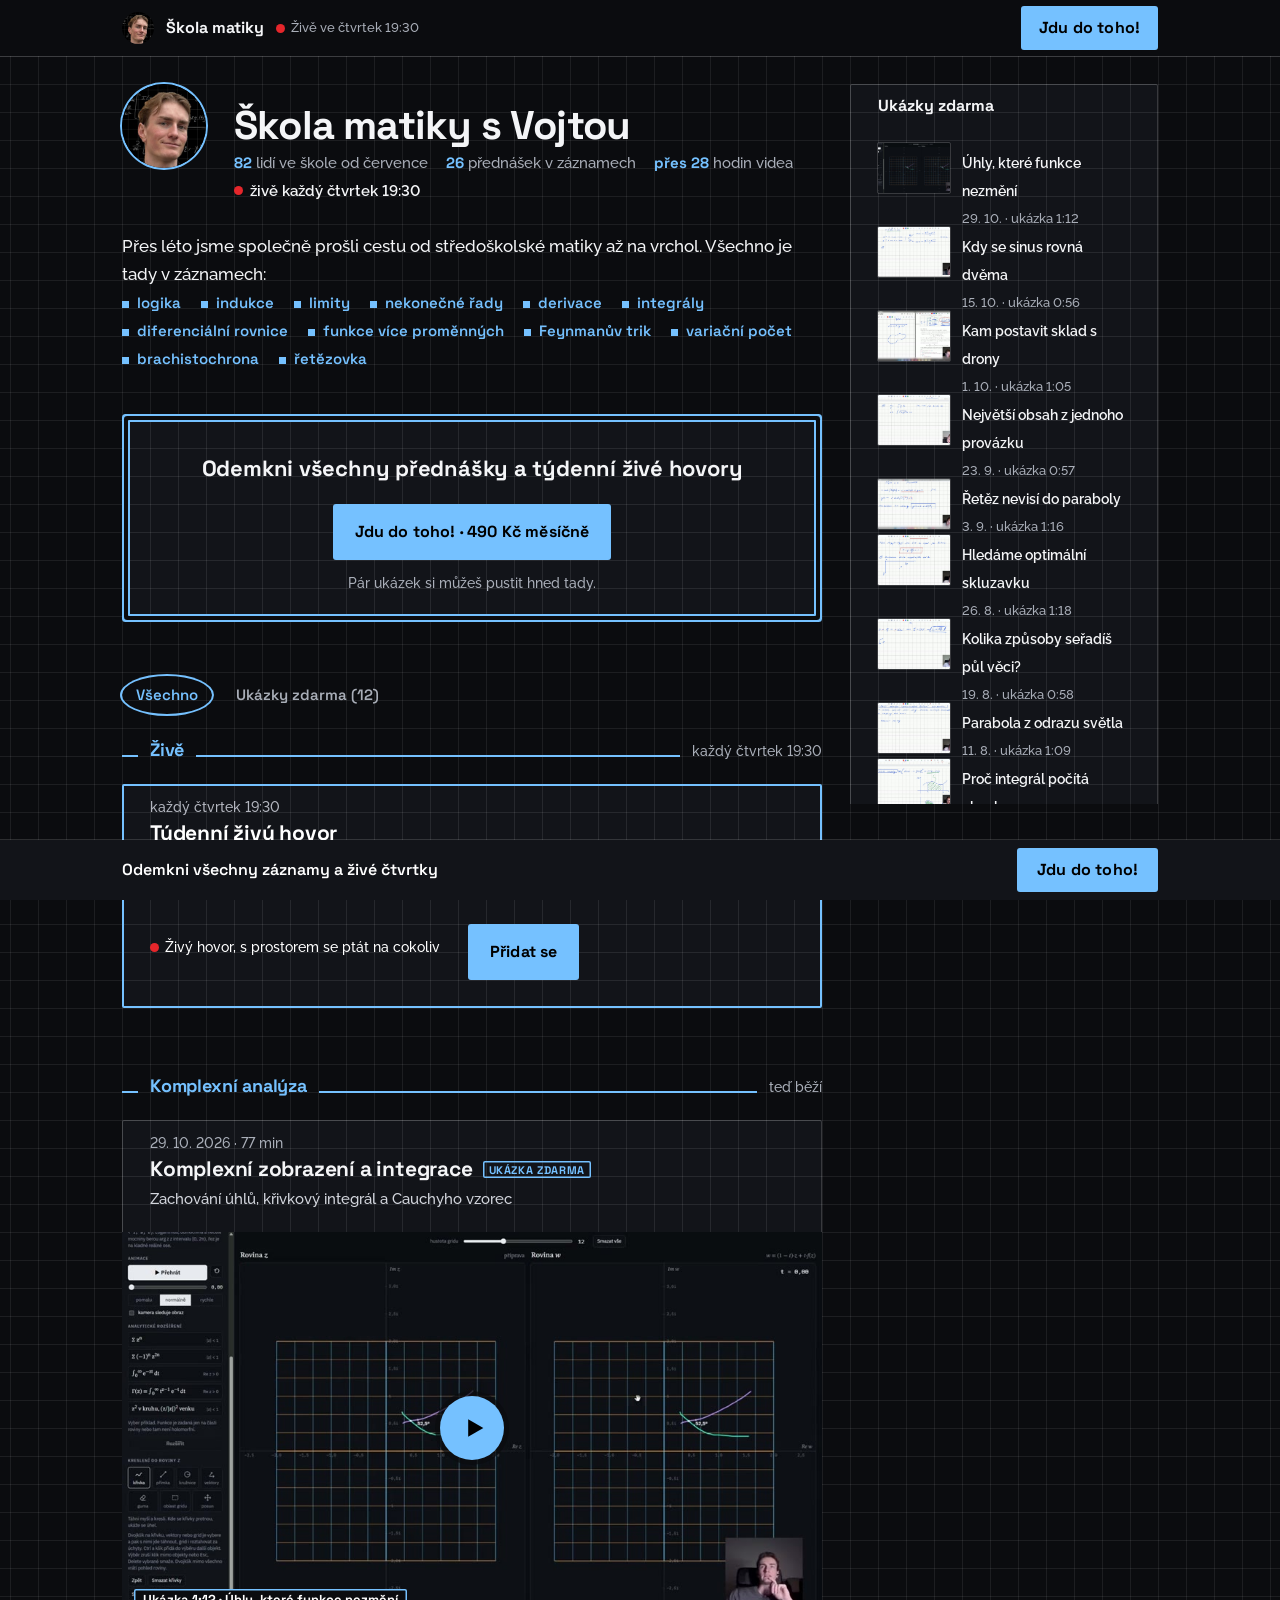
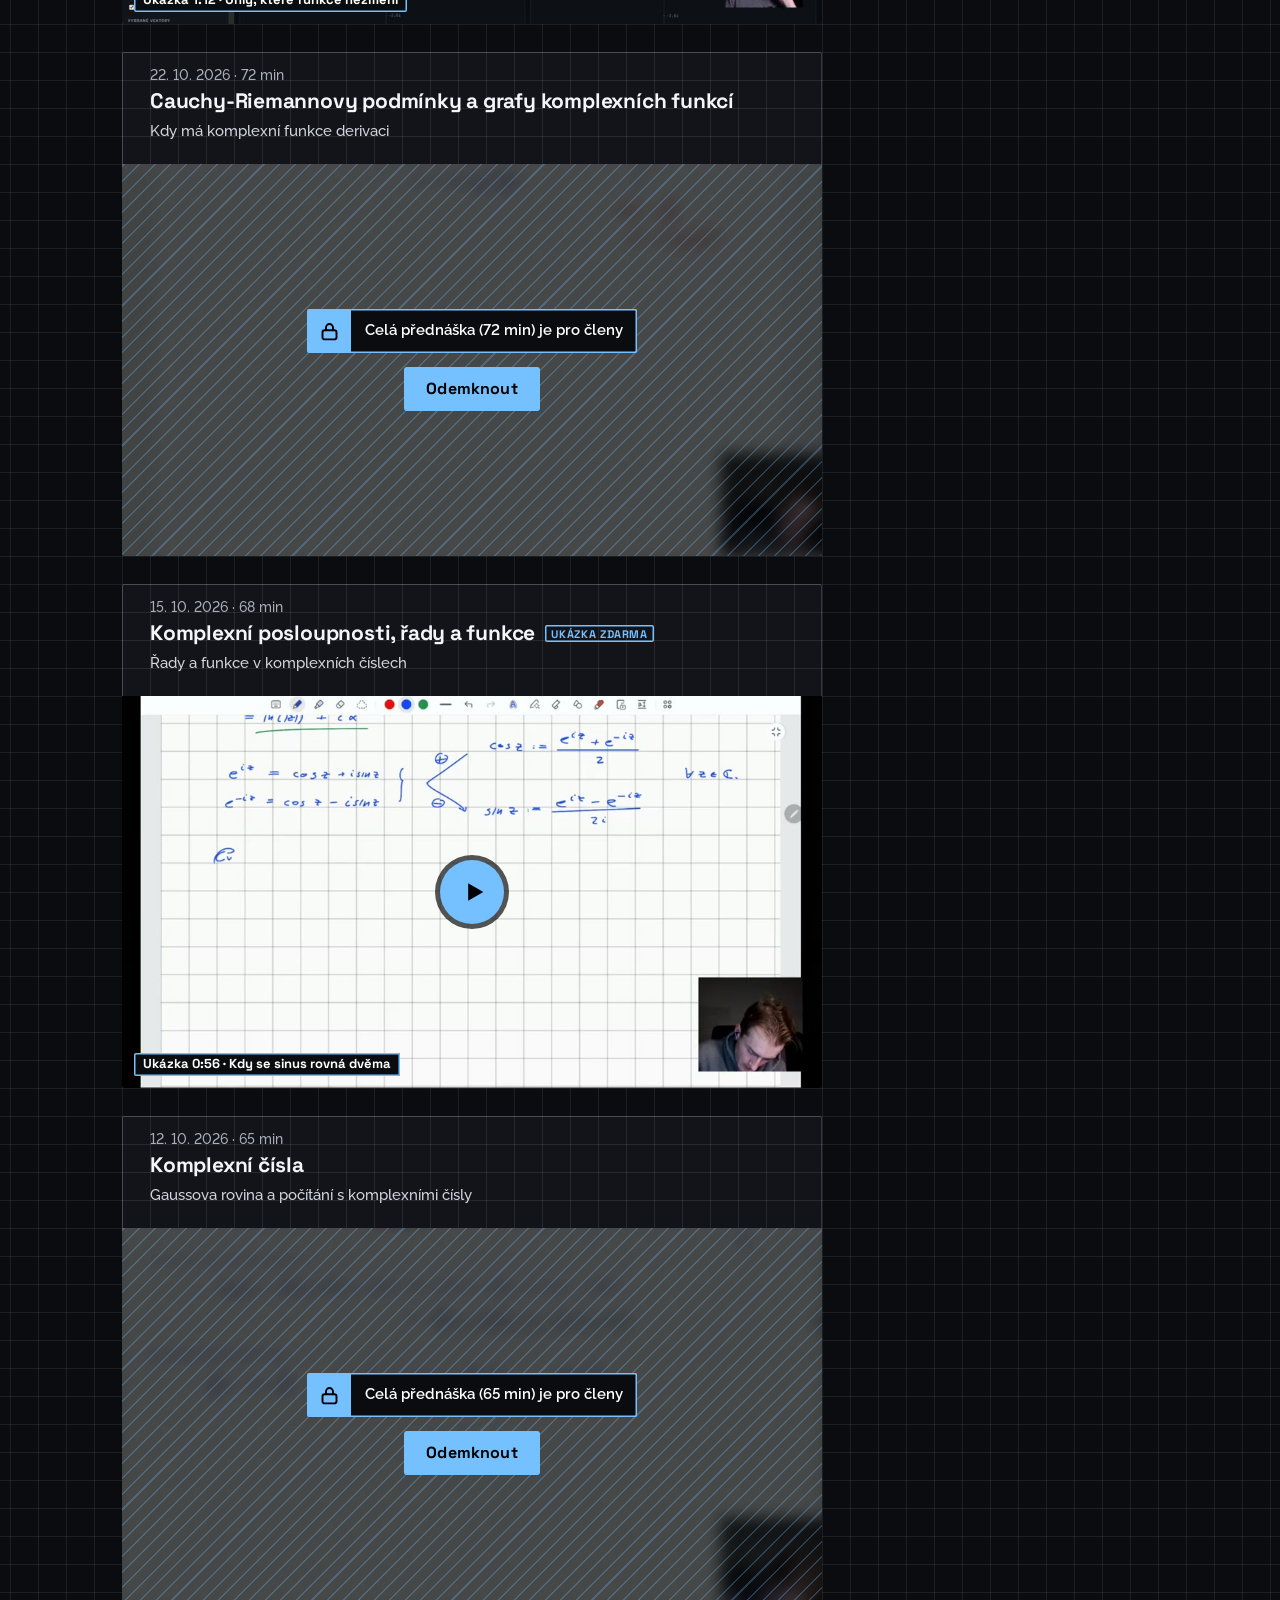
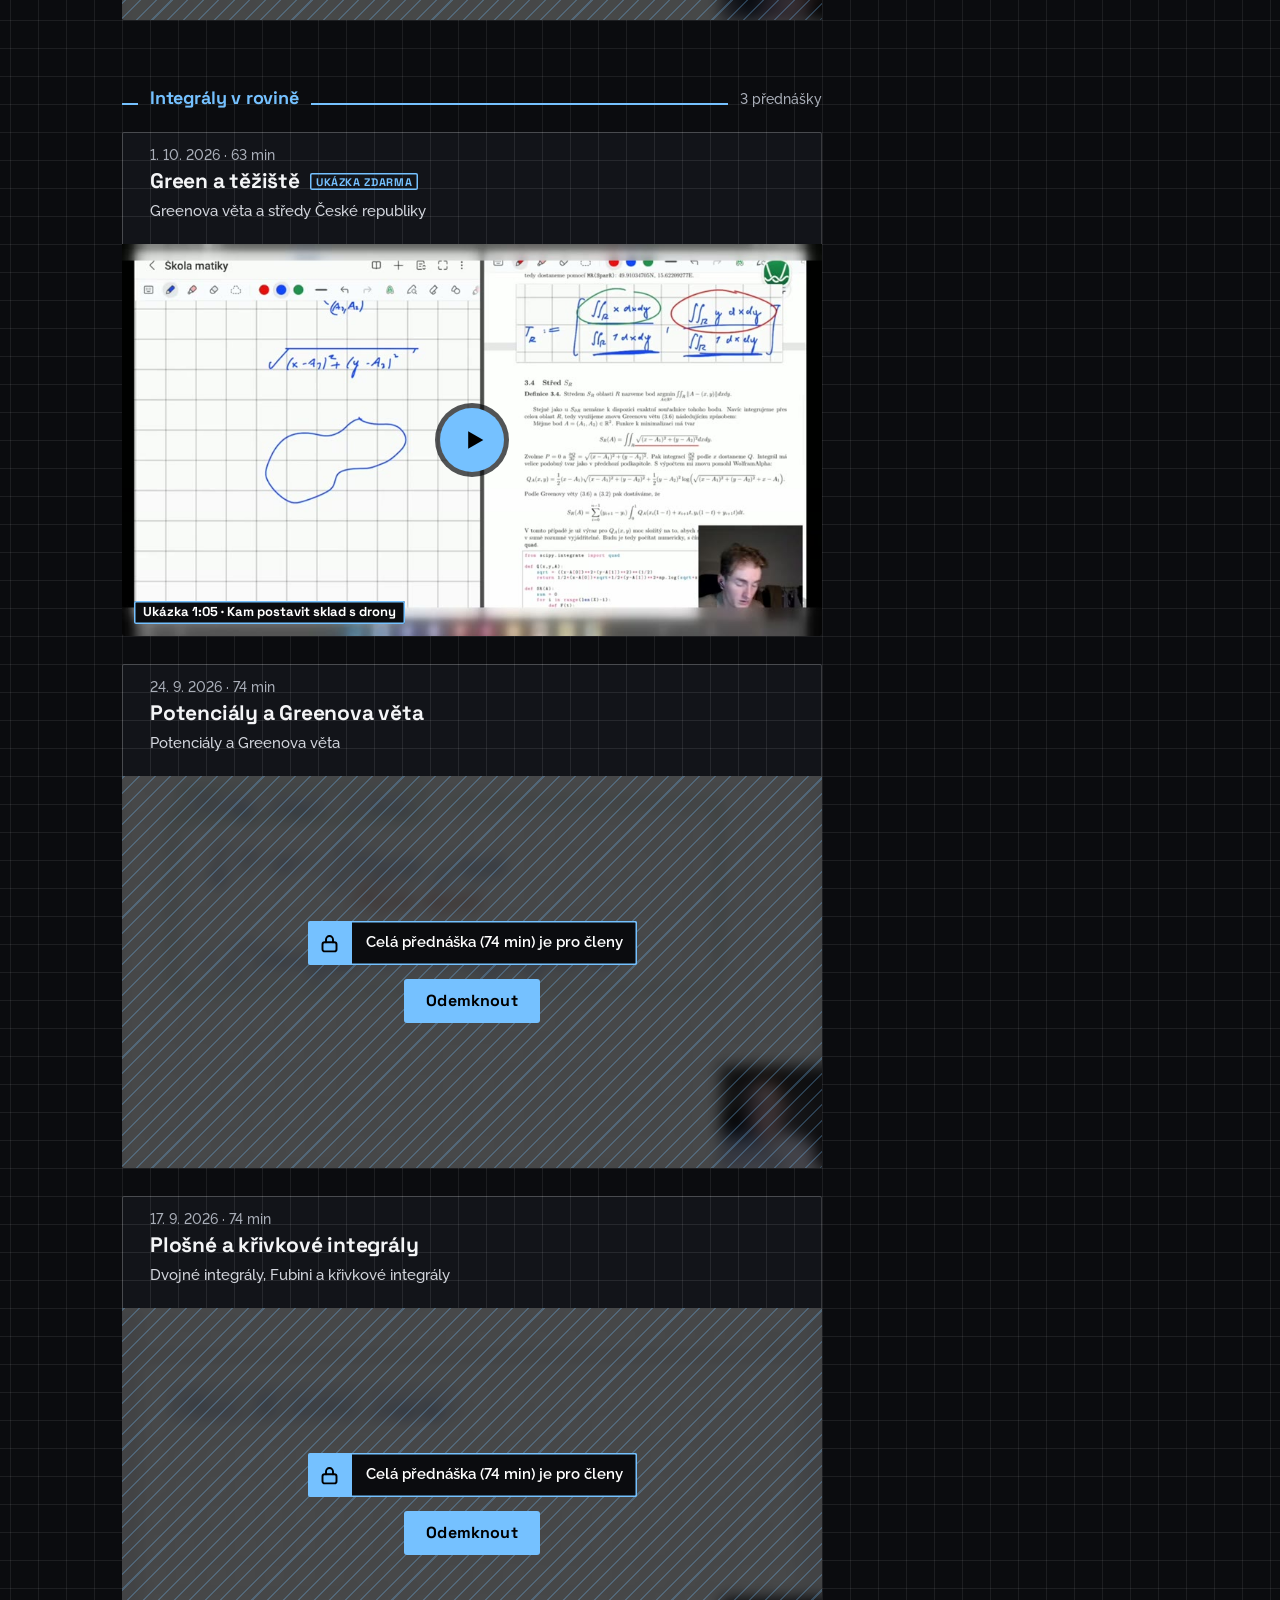
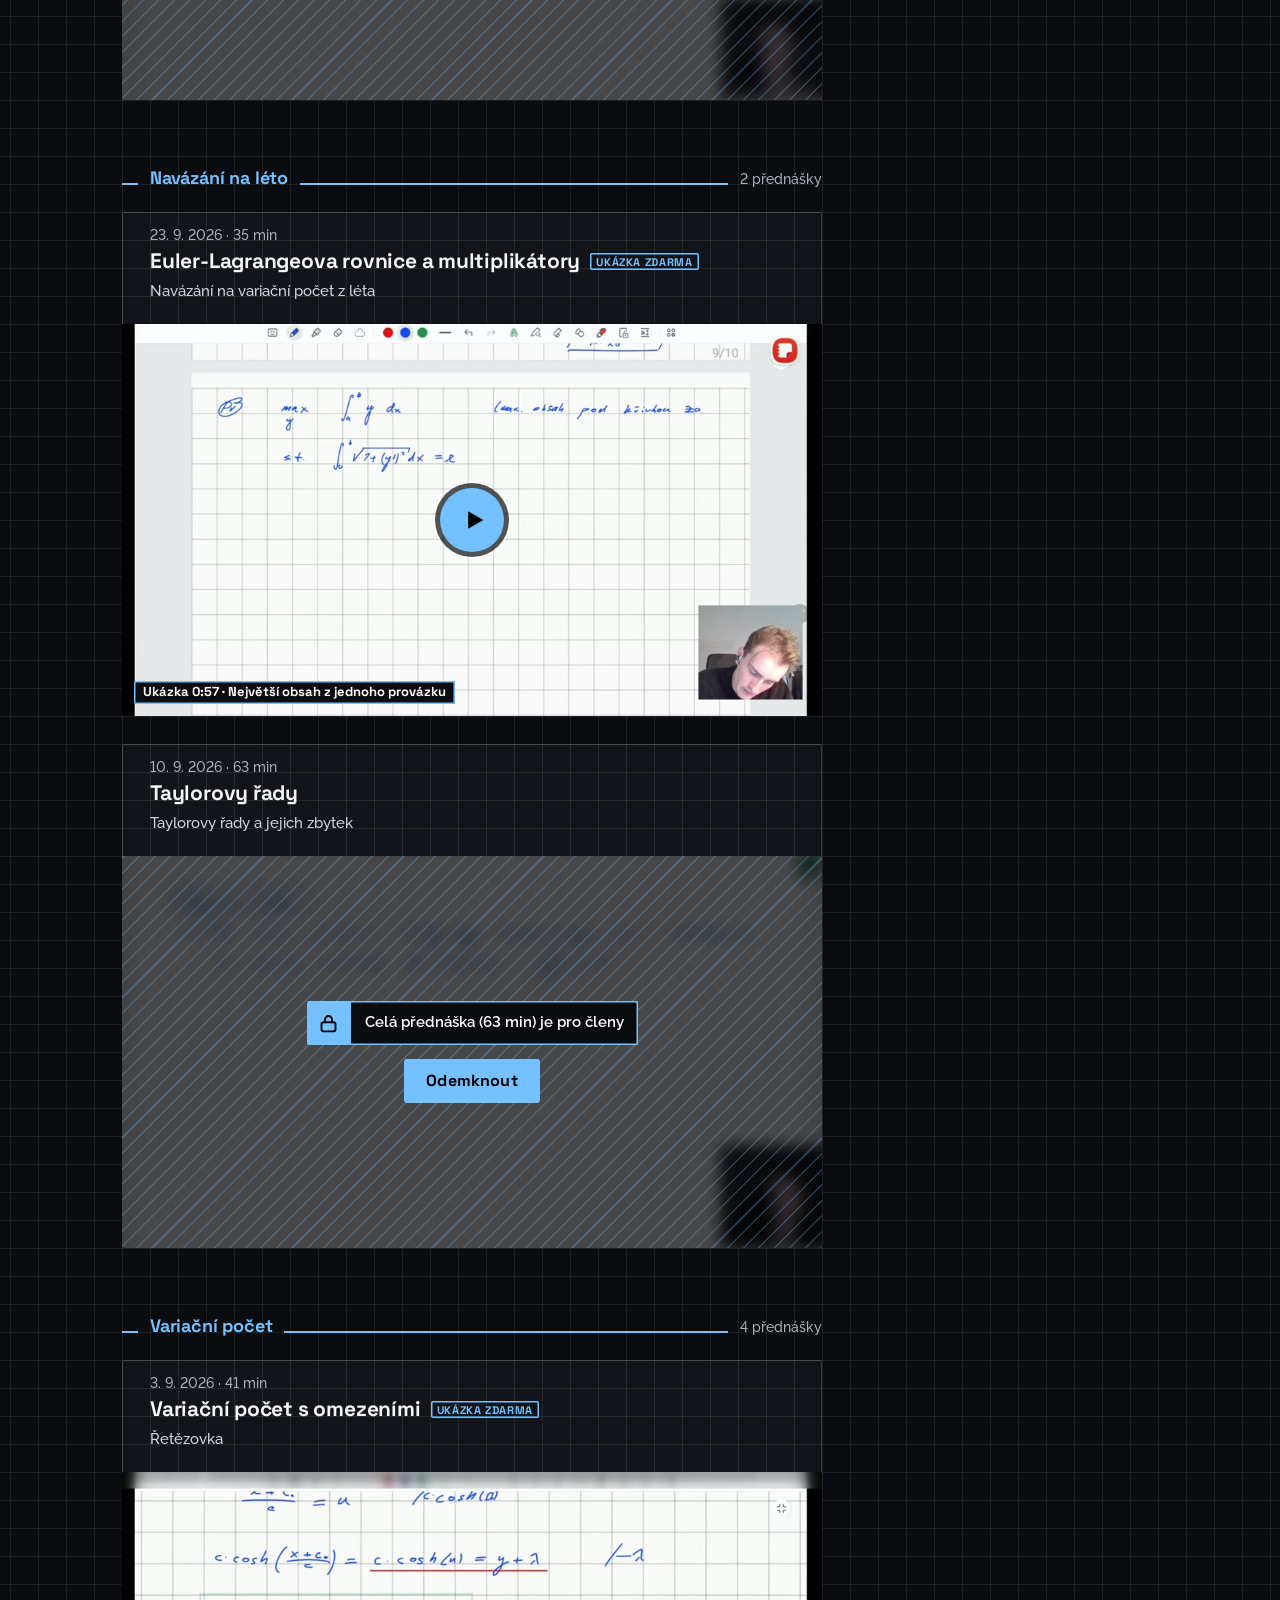
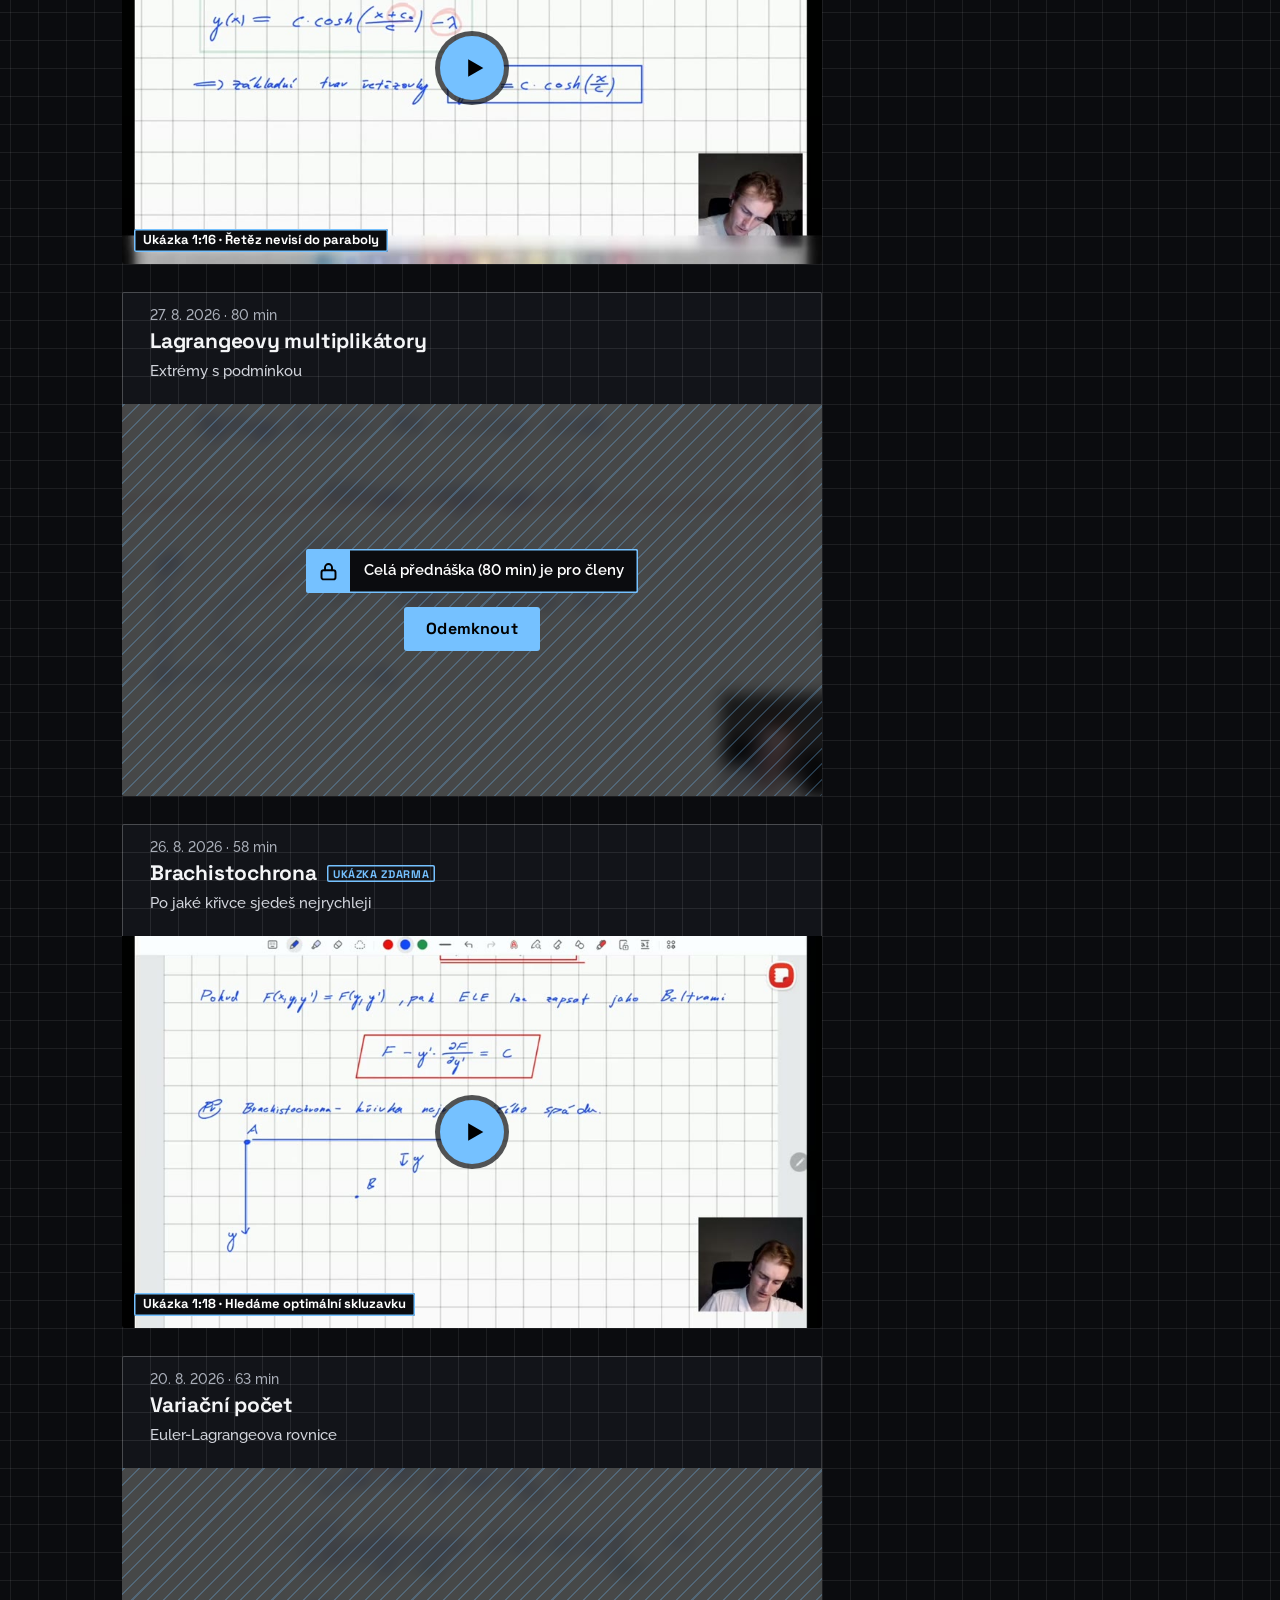
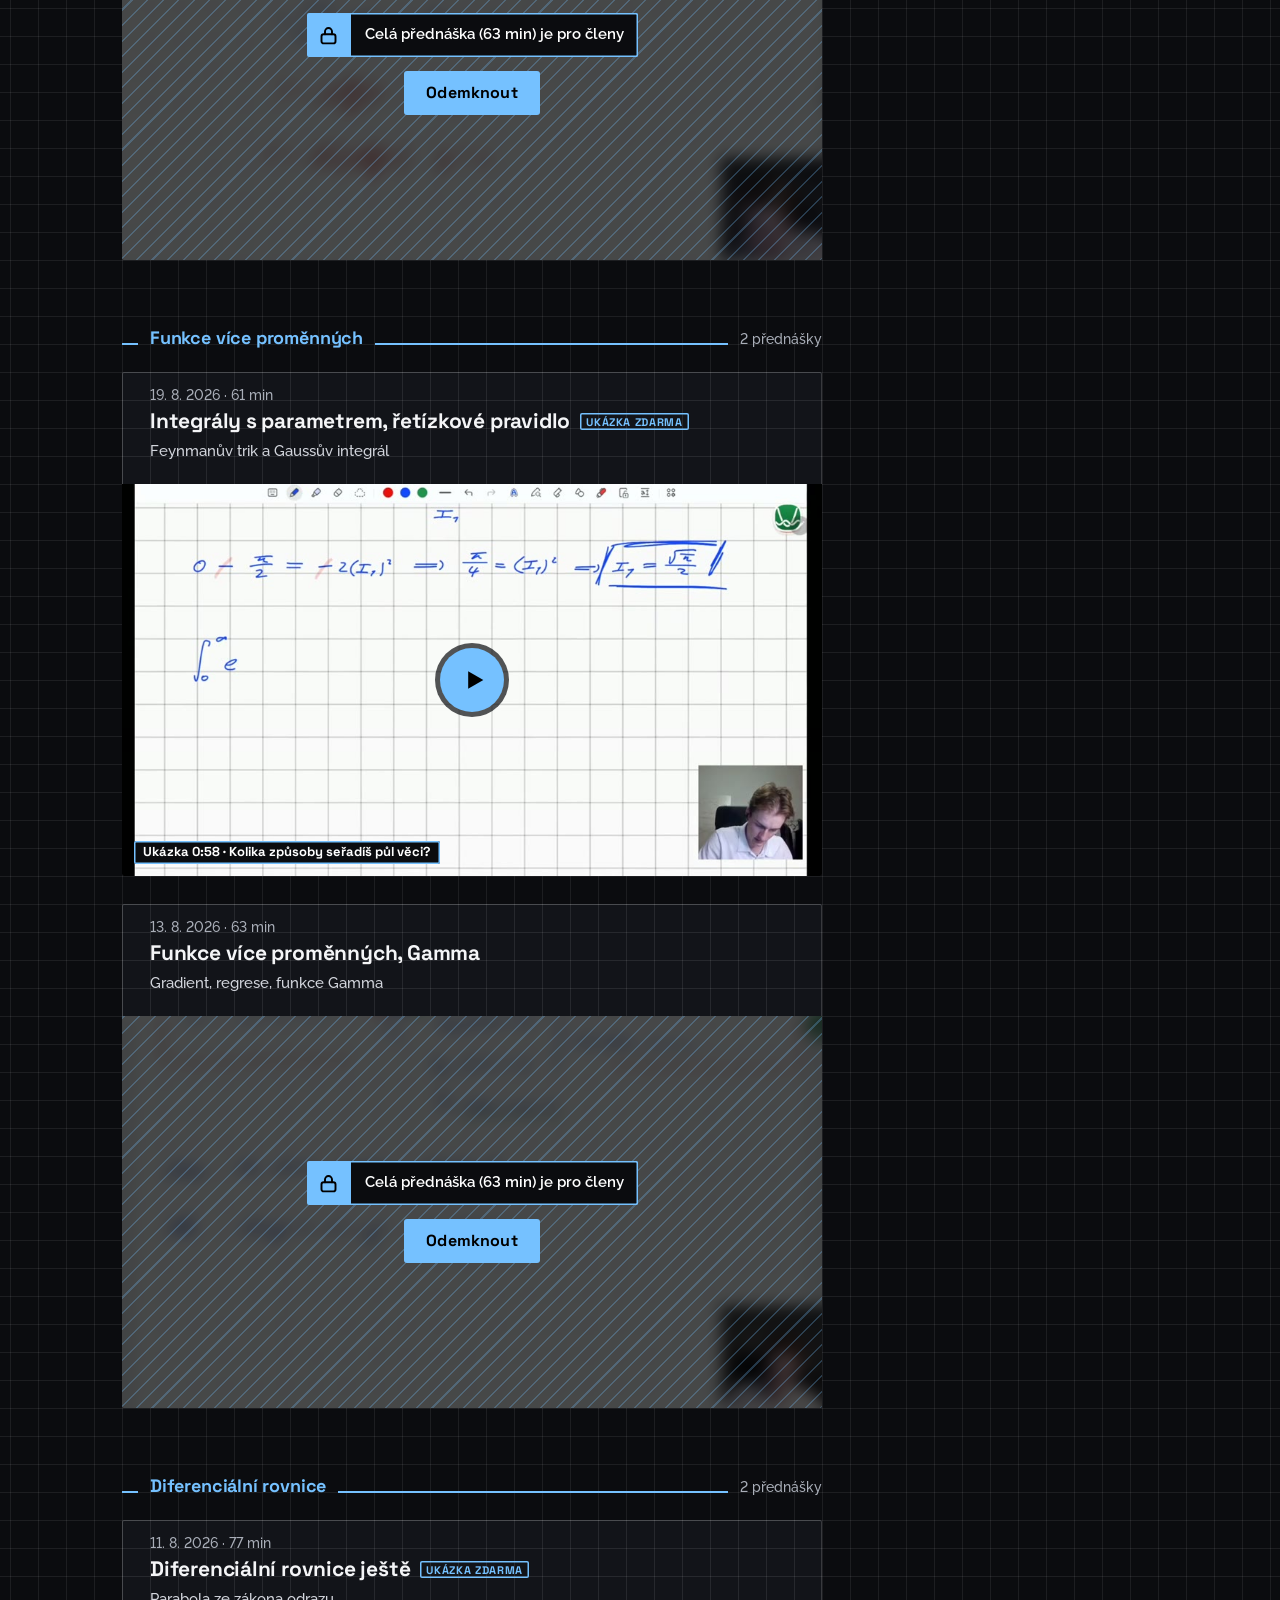
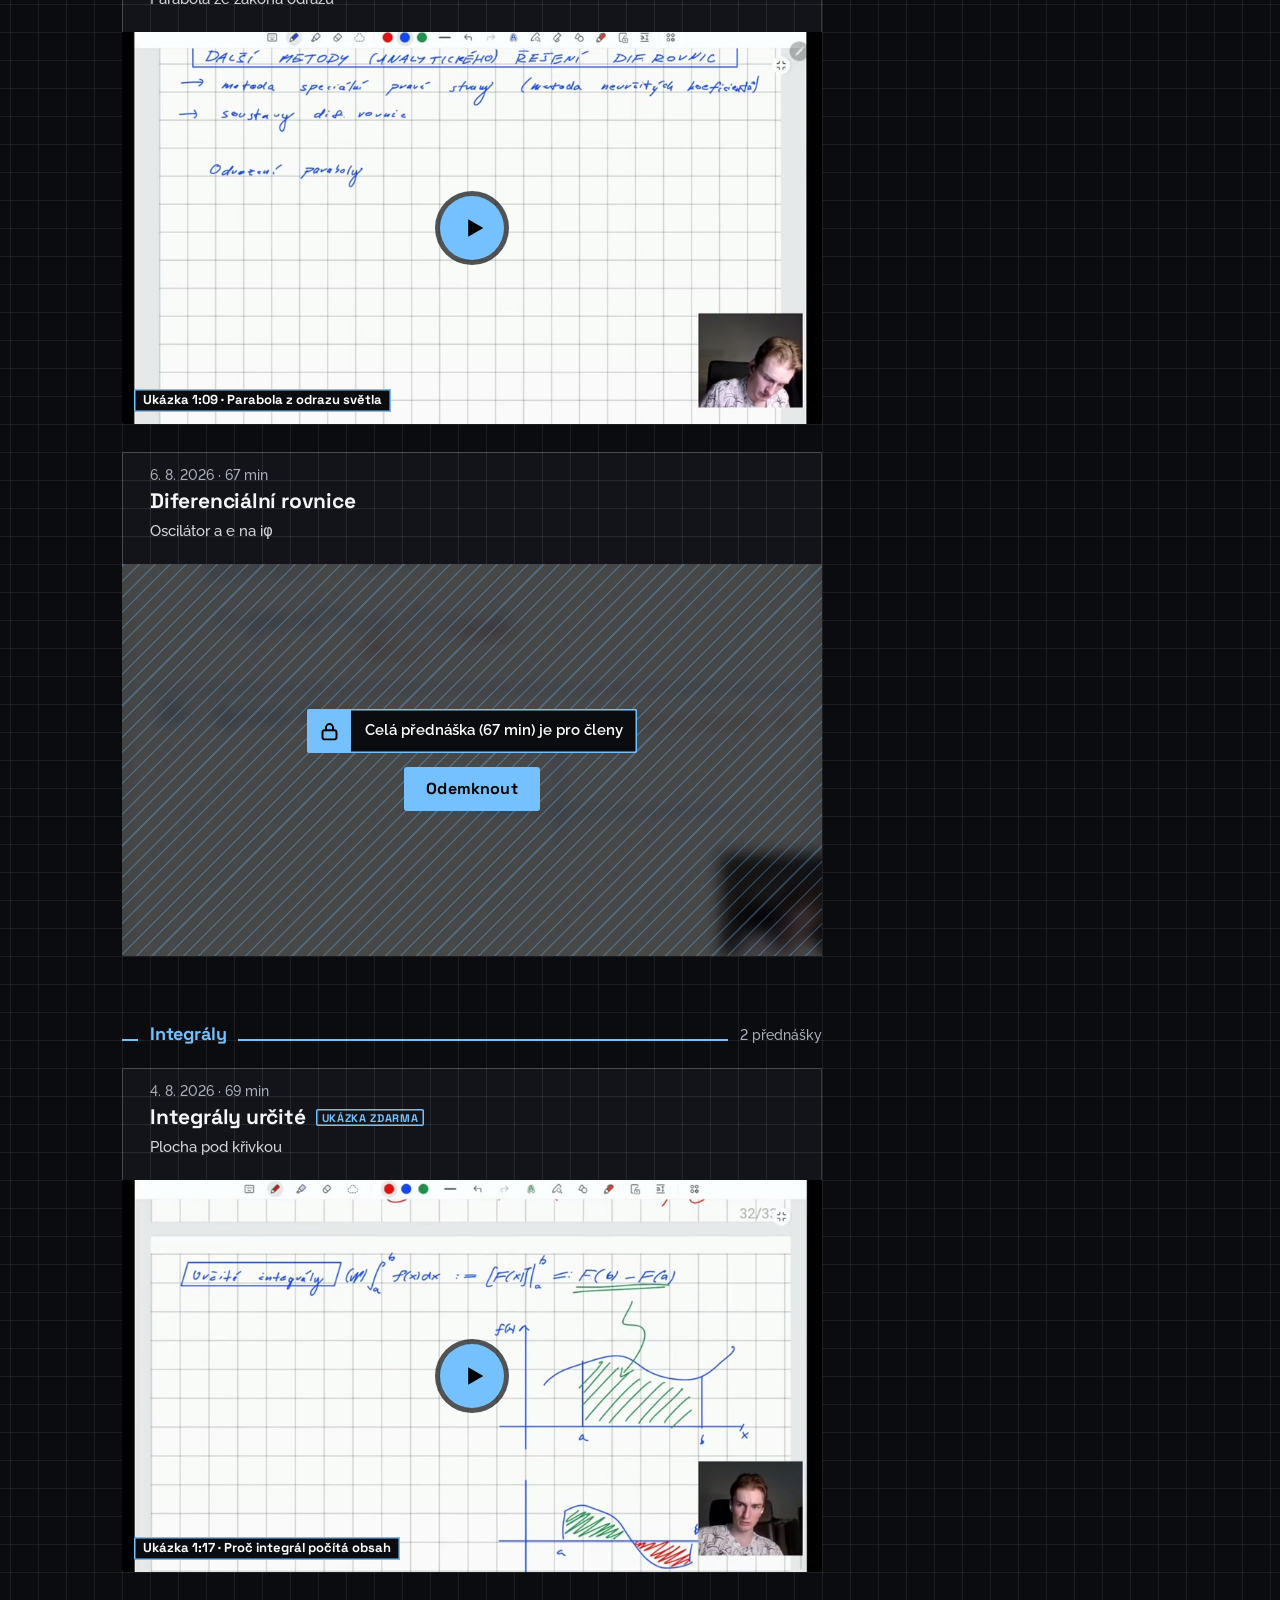
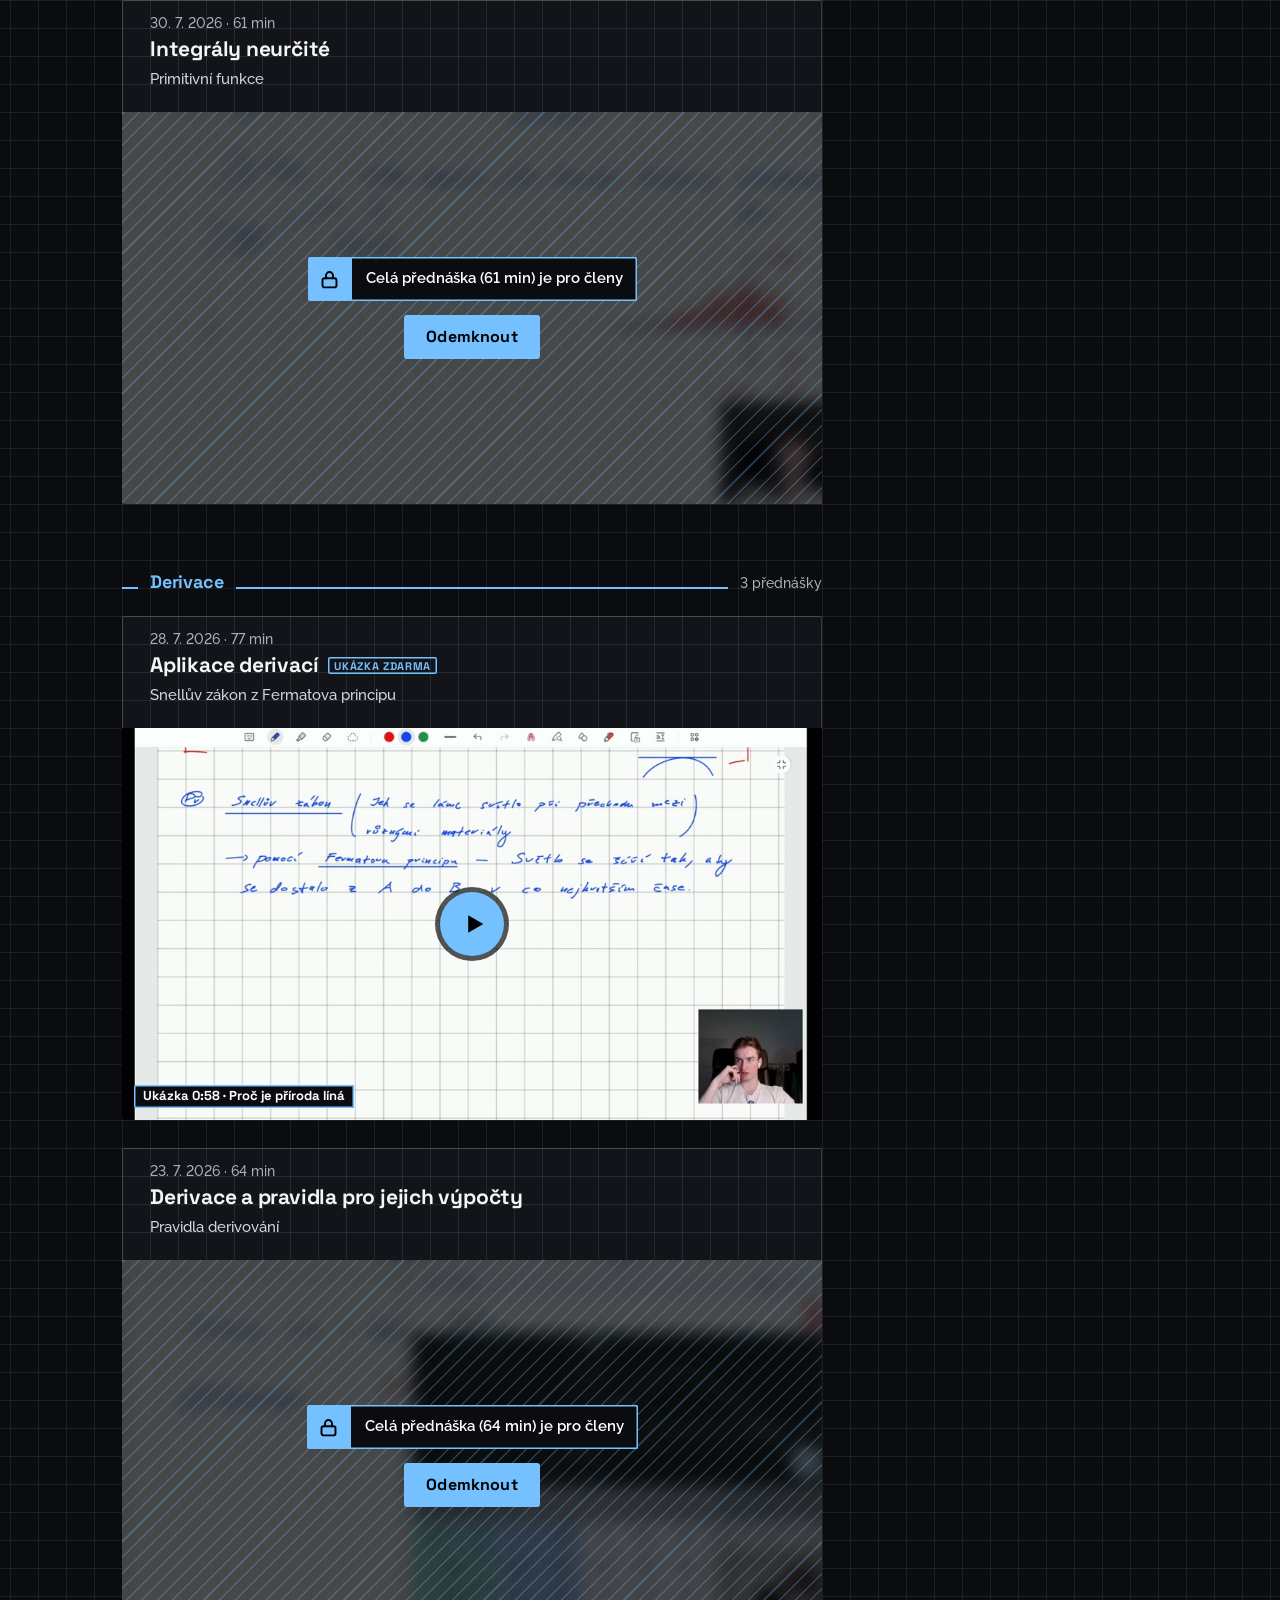
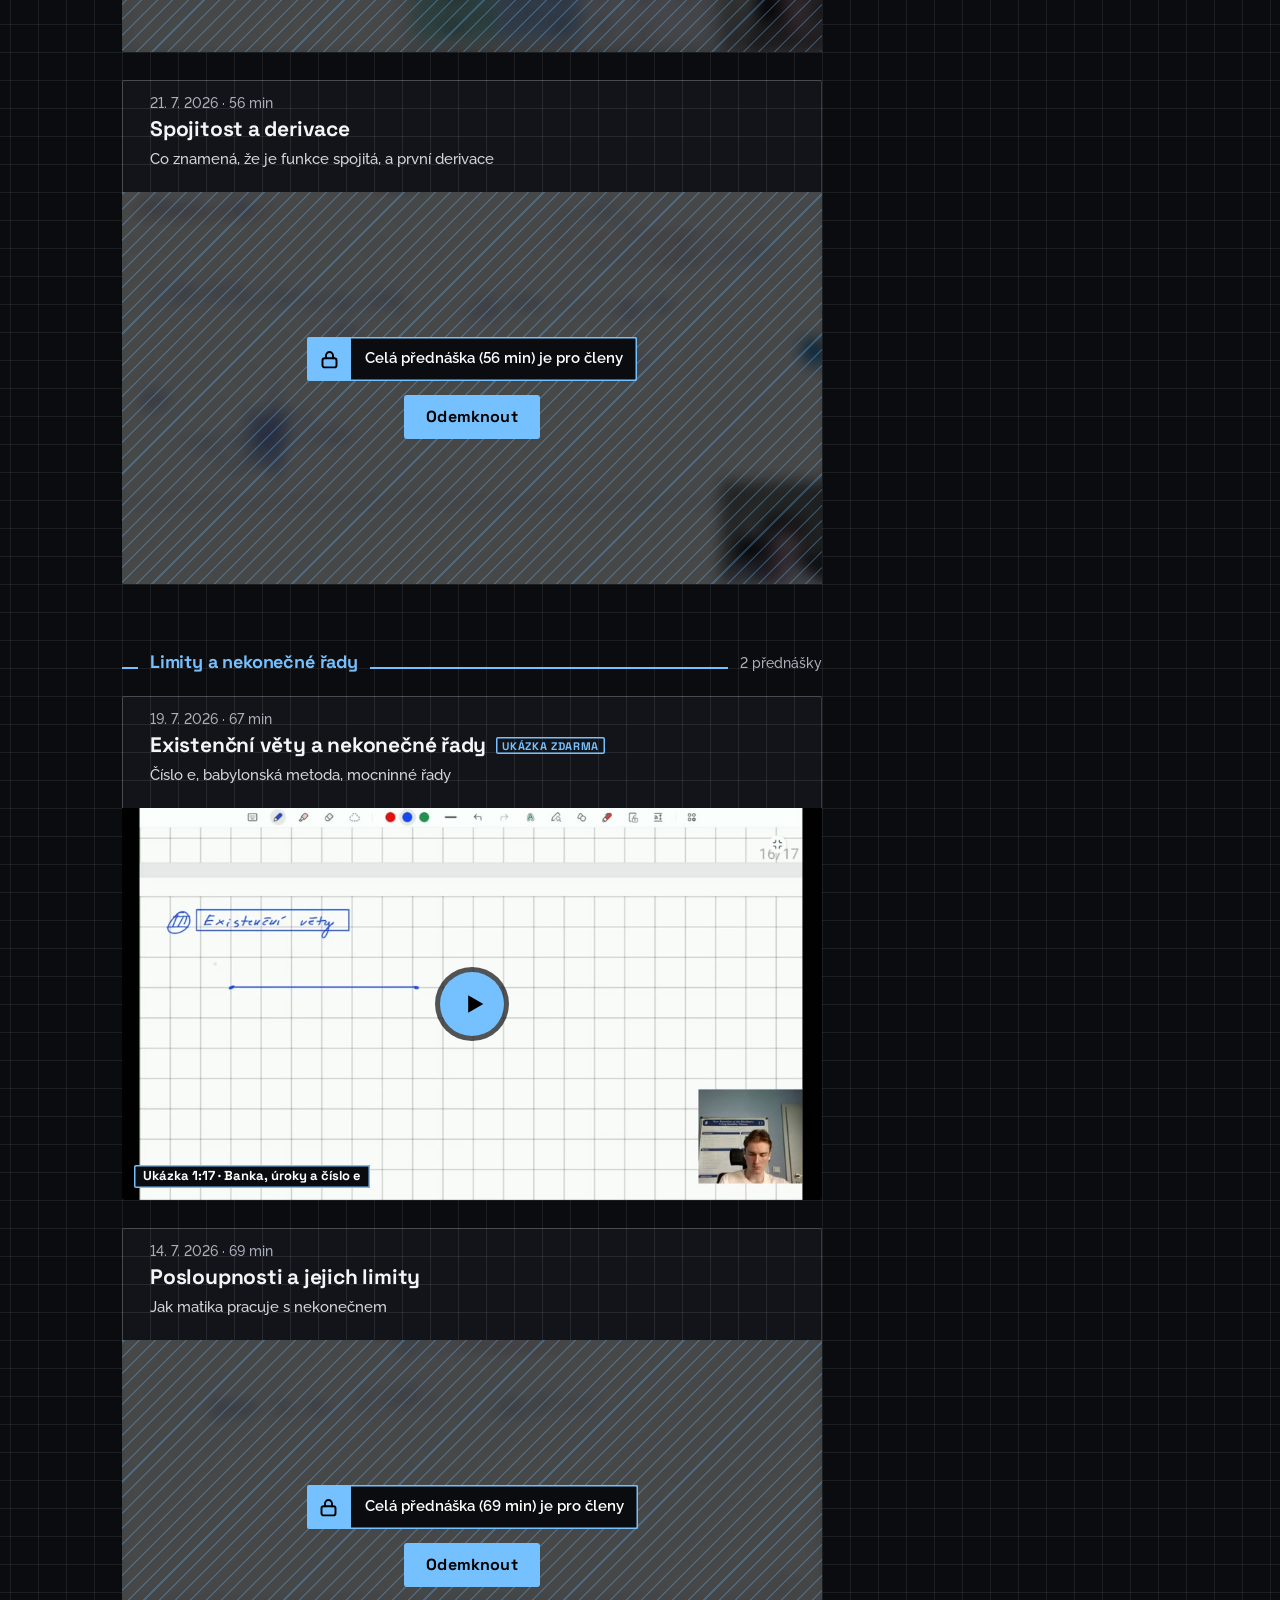
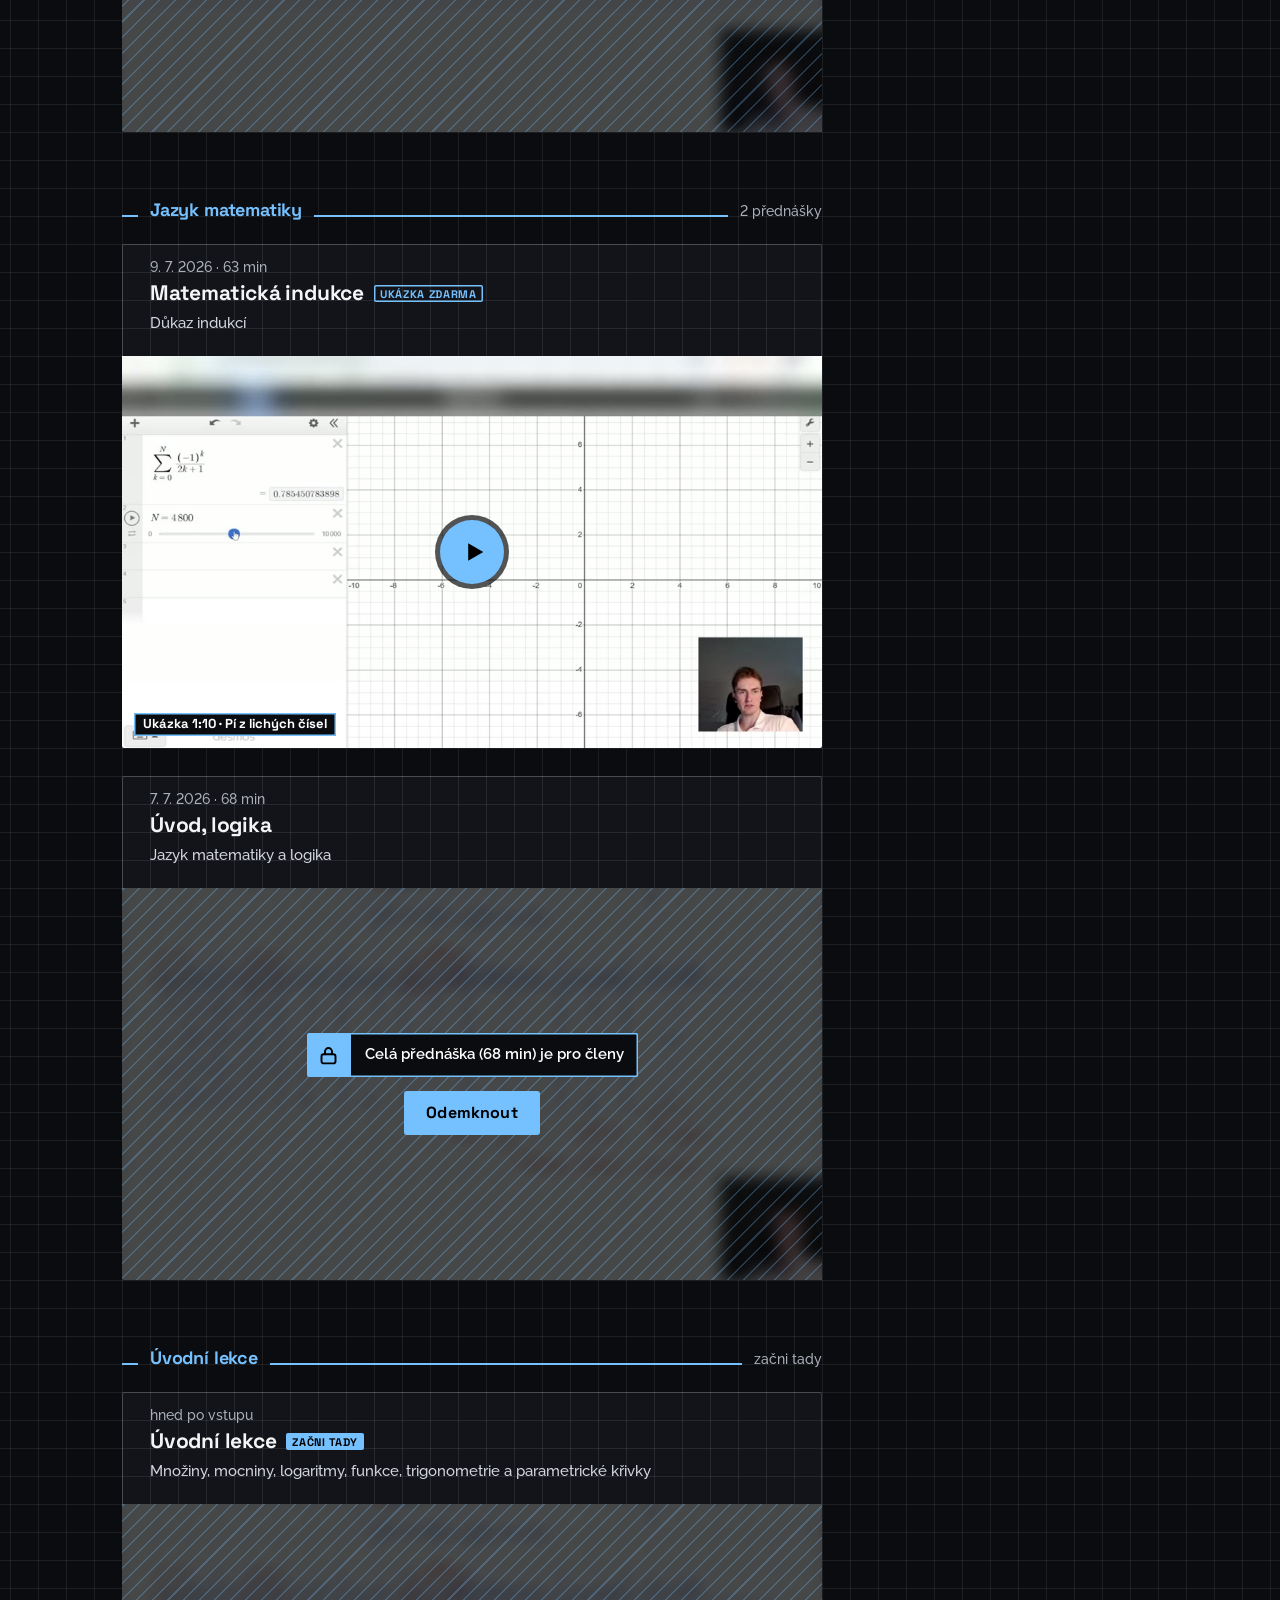
==== commit 71cfe0ae: "Ukázka k přednášce 23. 9." ====
--- a/index.html
+++ b/index.html
@@ -337,7 +337,7 @@
   </div>
 </div>
 
-<script src="data.js?v=99c448b1"></script>
+<script src="data.js?v=85f5ce17"></script>
 <script>
 const thumb = n => n.startsWith("p") ? `media/snimky/podzim-${n.slice(1)}.jpg` : `media/snimky/lekce-${n}.jpg`;
 for (const [n, p] of Object.entries(PREVIEWS)) LESSONS[n].preview = p;
@@ -461,7 +461,7 @@
 const fmt = s => { s = Math.max(0, Math.floor(s || 0)); return Math.floor(s / 60) + ":" + String(s % 60).padStart(2, "0"); };
 
 // Lišta pracuje s „médiem“ m: lokální video (videoMedia) nebo Vimeo (vimeoMedia), obojí má stejné rozhraní:
-// paused, time, duration, muted, play(), pause(), seek(t), setMuted(b), fullscreen(), on(událost, fn).
+// paused, time, duration, muted, play(), pause(), seek(t), setMuted(b), fullscreen(), exitFullscreen(), on(událost, fn).
 function buildPlayer(box, m) {
   box.classList.add("vp-on");
   box.insertAdjacentHTML("beforeend", `<div class="vp">
@@ -523,6 +523,7 @@
     get duration() { return v.duration || 0; }, get muted() { return v.muted; },
     play: () => v.play().catch(() => {}), pause: () => v.pause(), seek: t => { v.currentTime = t; },
     setMuted: b => { v.muted = b; }, fullscreen: () => v.webkitEnterFullscreen && v.webkitEnterFullscreen(),
+    exitFullscreen: () => v.webkitExitFullscreen && v.webkitExitFullscreen(),
     on: (name, fn) => v.addEventListener(ev[name] || name, fn) };
 }
 
@@ -549,6 +550,7 @@
     setMuted: b => { if (pl) (b ? pl.setMuted(true) : pl.setMuted(false).then(() => pl.setVolume(1)))
       .then(() => { st.muted = b; fire("muted"); }).catch(() => {}); },
     fullscreen: () => { if (pl) pl.requestFullscreen().catch(() => {}); },
+    exitFullscreen: () => { if (pl) pl.exitFullscreen().catch(() => {}); },
     on: (n, fn) => (hs[n] = hs[n] || []).push(fn) };
   loadVimeo().then(V => {
     pl = new V.Player(f);
@@ -575,6 +577,13 @@
 
 const players = new Map();
 const pauseAll = except => players.forEach((m, k) => { if (k !== except && !m.paused) m.pause(); });
+// Nabídka po ukázce i okno s platbou leží mimo prvek na celé obrazovce (na iPhonu je přes celou obrazovku jen
+// přehrávač Vimea, na počítači rámeček ukázky a okno platby je jinde), proto se celá obrazovka nejdřív opustí
+// (Vojta 30. 10.: po dohrání na celé obrazovce se neukázala možnost platby).
+const leaveFullscreen = () => {
+  if (document.fullscreenElement) document.exitFullscreen().catch(() => {});
+  players.forEach(m => m.exitFullscreen && m.exitFullscreen());
+};
 
 function play(n) {
   const box = document.querySelector(`.media[data-n="${n}"]`);
@@ -586,7 +595,7 @@
     if (!p.vimeo && !p.file) return missing("Ukázka se ještě vybírá");
     m = p.vimeo ? vimeoMedia(p) : videoMedia(p);
     players.set(n, m);
-    m.on("ended", () => { box.classList.remove("vp-show"); box.querySelector(".end").classList.add("on"); });
+    m.on("ended", () => { leaveFullscreen(); box.classList.remove("vp-show"); box.querySelector(".end").classList.add("on"); });
     m.on("error", () => missing("Ukázka se nenačetla, zkus to prosím znovu"));
     if (p.vimeo) {
       // náhled zůstane pod přehrávačem, dokud Vimeo nezačne hrát; kliknutí chytá vrstva .vp-hit
@@ -640,7 +649,7 @@
   if (!t) { if (e.target === modal) modal.classList.remove("on"); return; }
   if (t.dataset.play) play(t.dataset.play);
   else if (t.dataset.replay) play(t.dataset.replay);
-  else if ("join" in t.dataset) { pauseAll(); modal.classList.add("on"); mountCheckout(); mereni.platba(); }
+  else if ("join" in t.dataset) { pauseAll(); leaveFullscreen(); modal.classList.add("on"); mountCheckout(); mereni.platba(); }
   else if ("close" in t.dataset) modal.classList.remove("on");
   else if (t.dataset.filter) {
     const free = t.dataset.filter === "free";
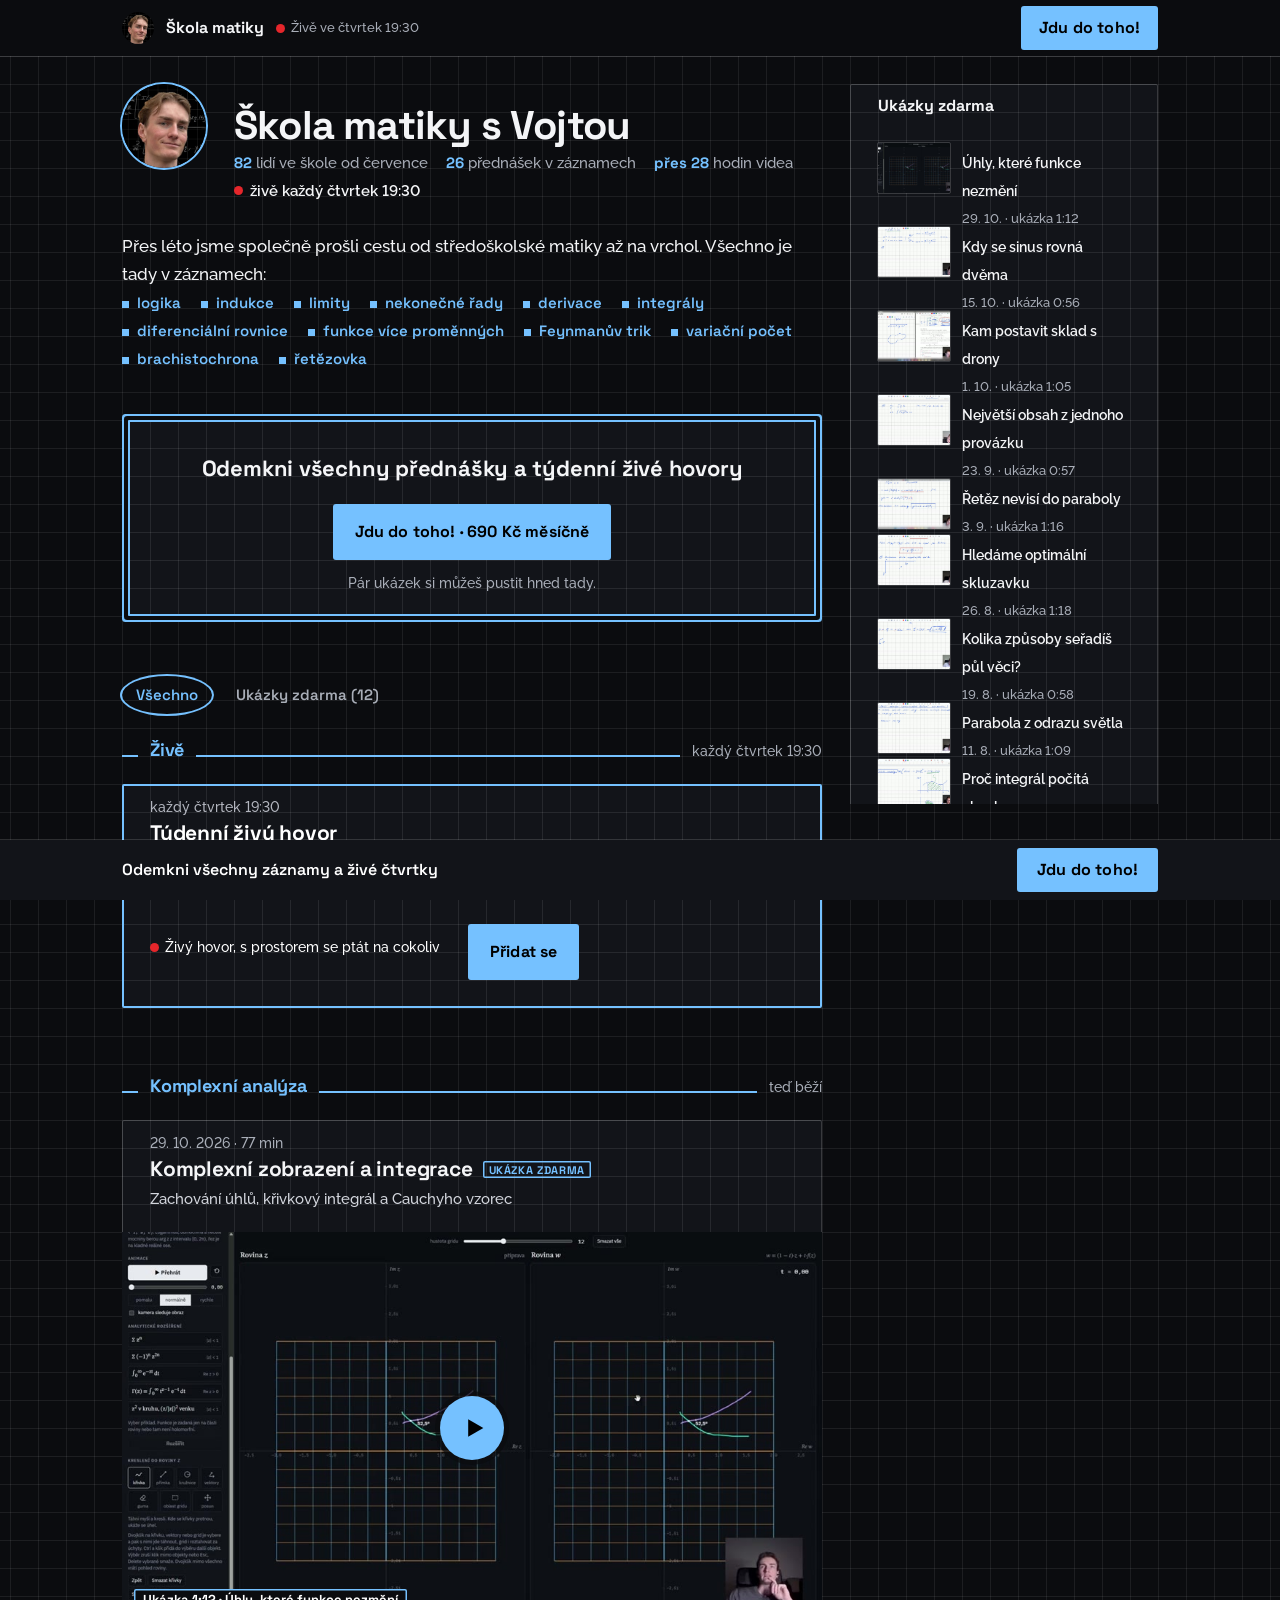
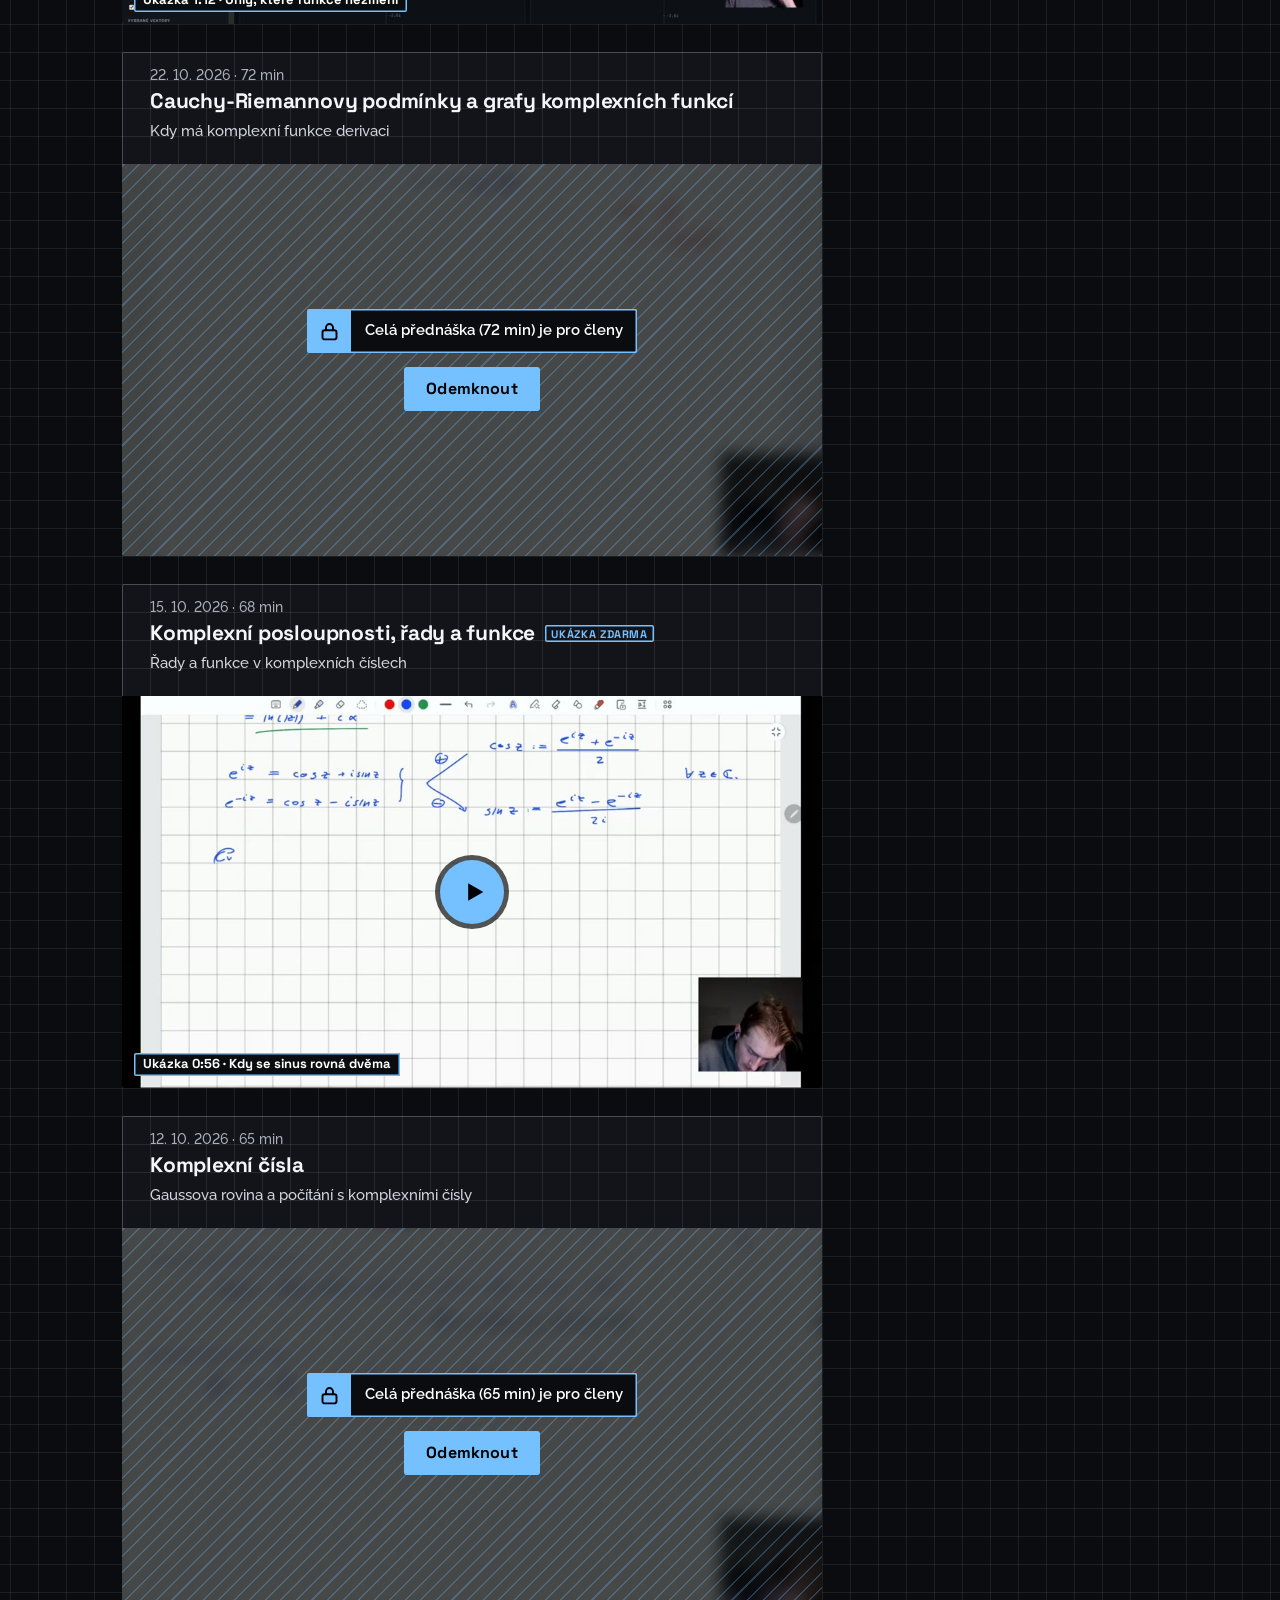
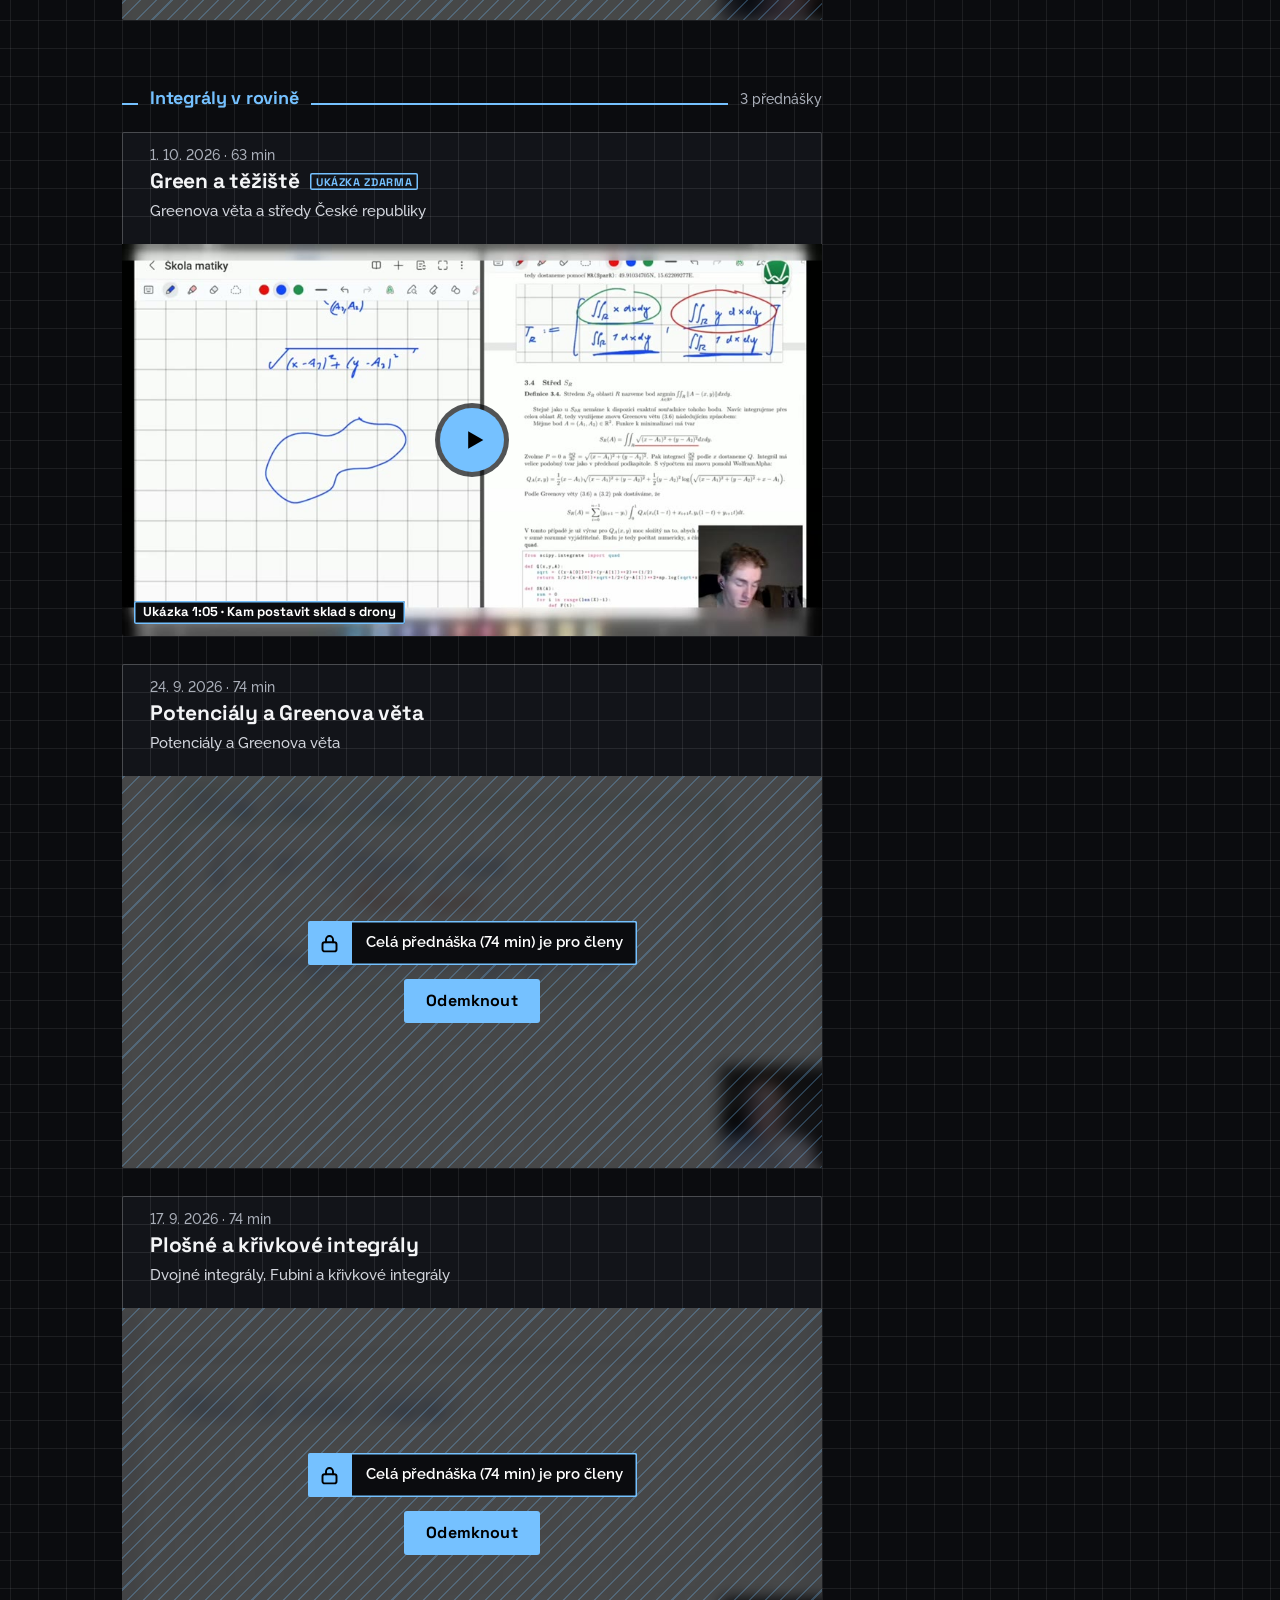
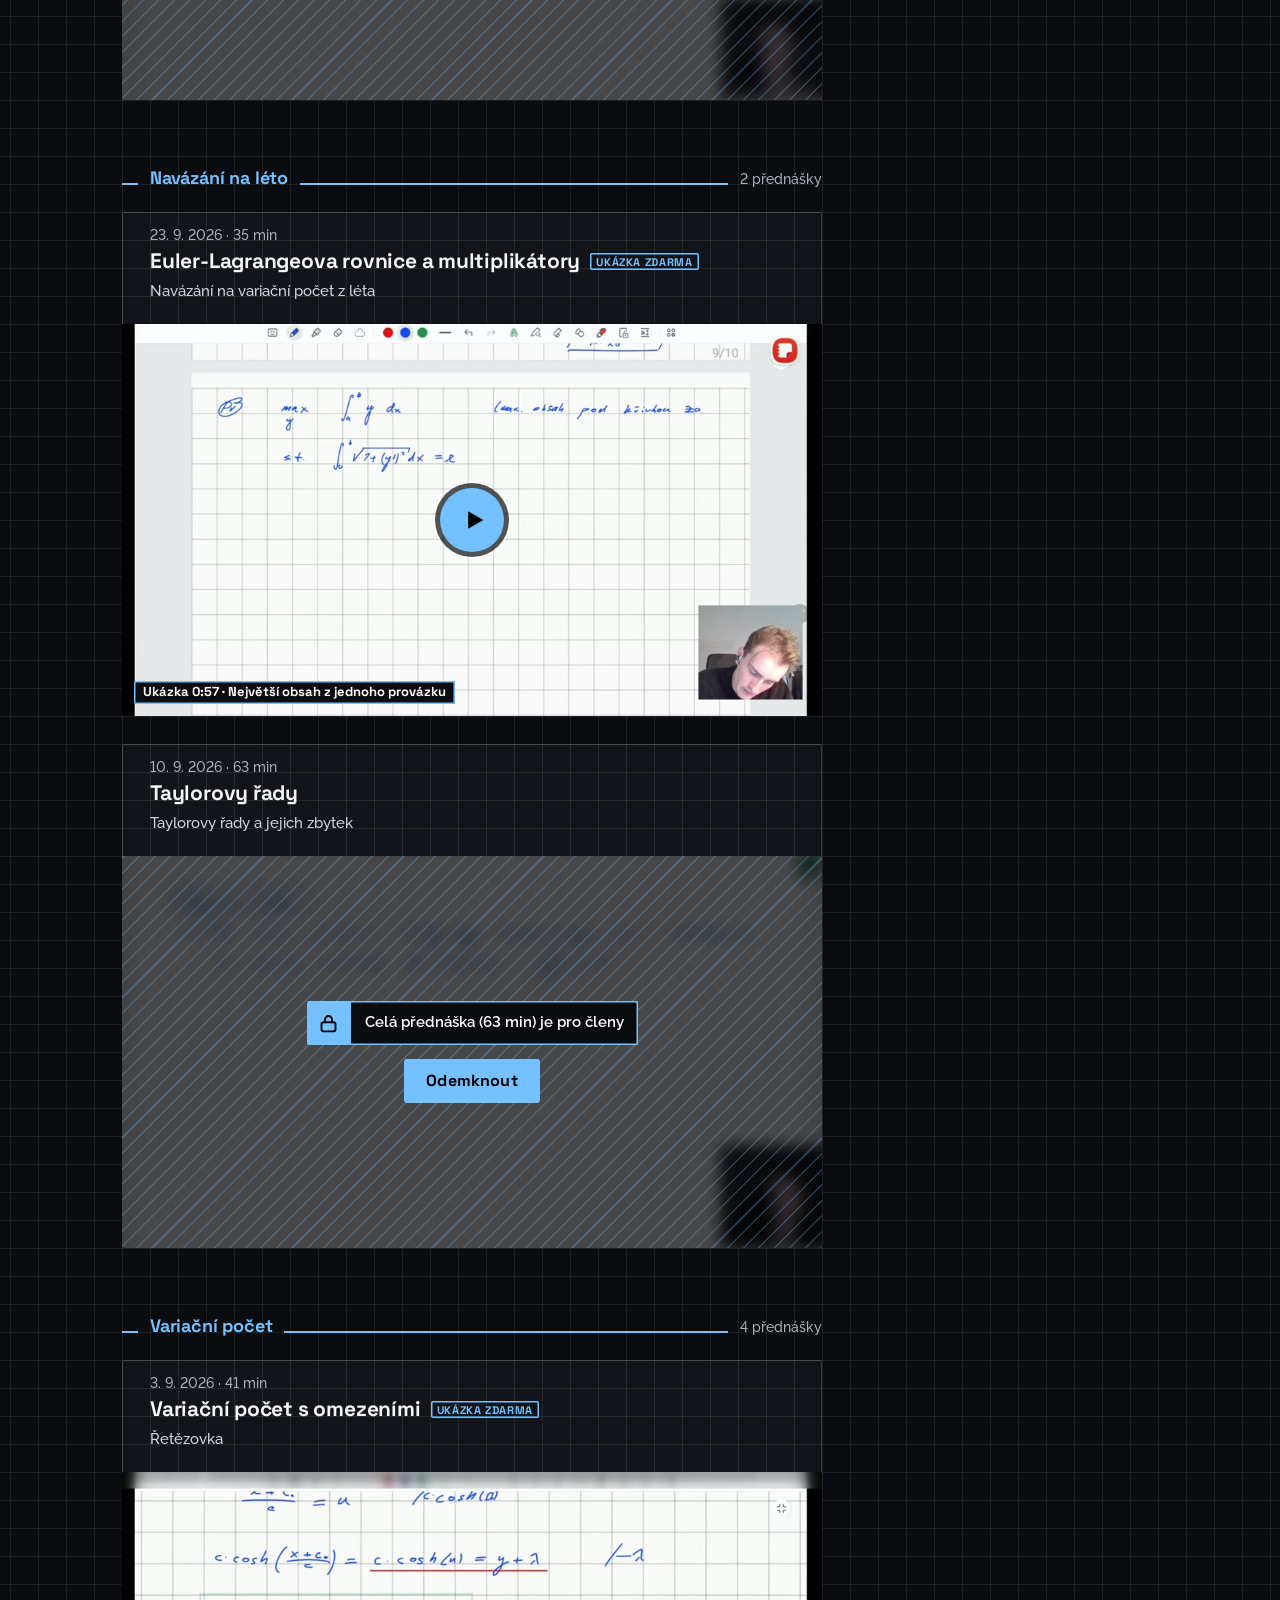
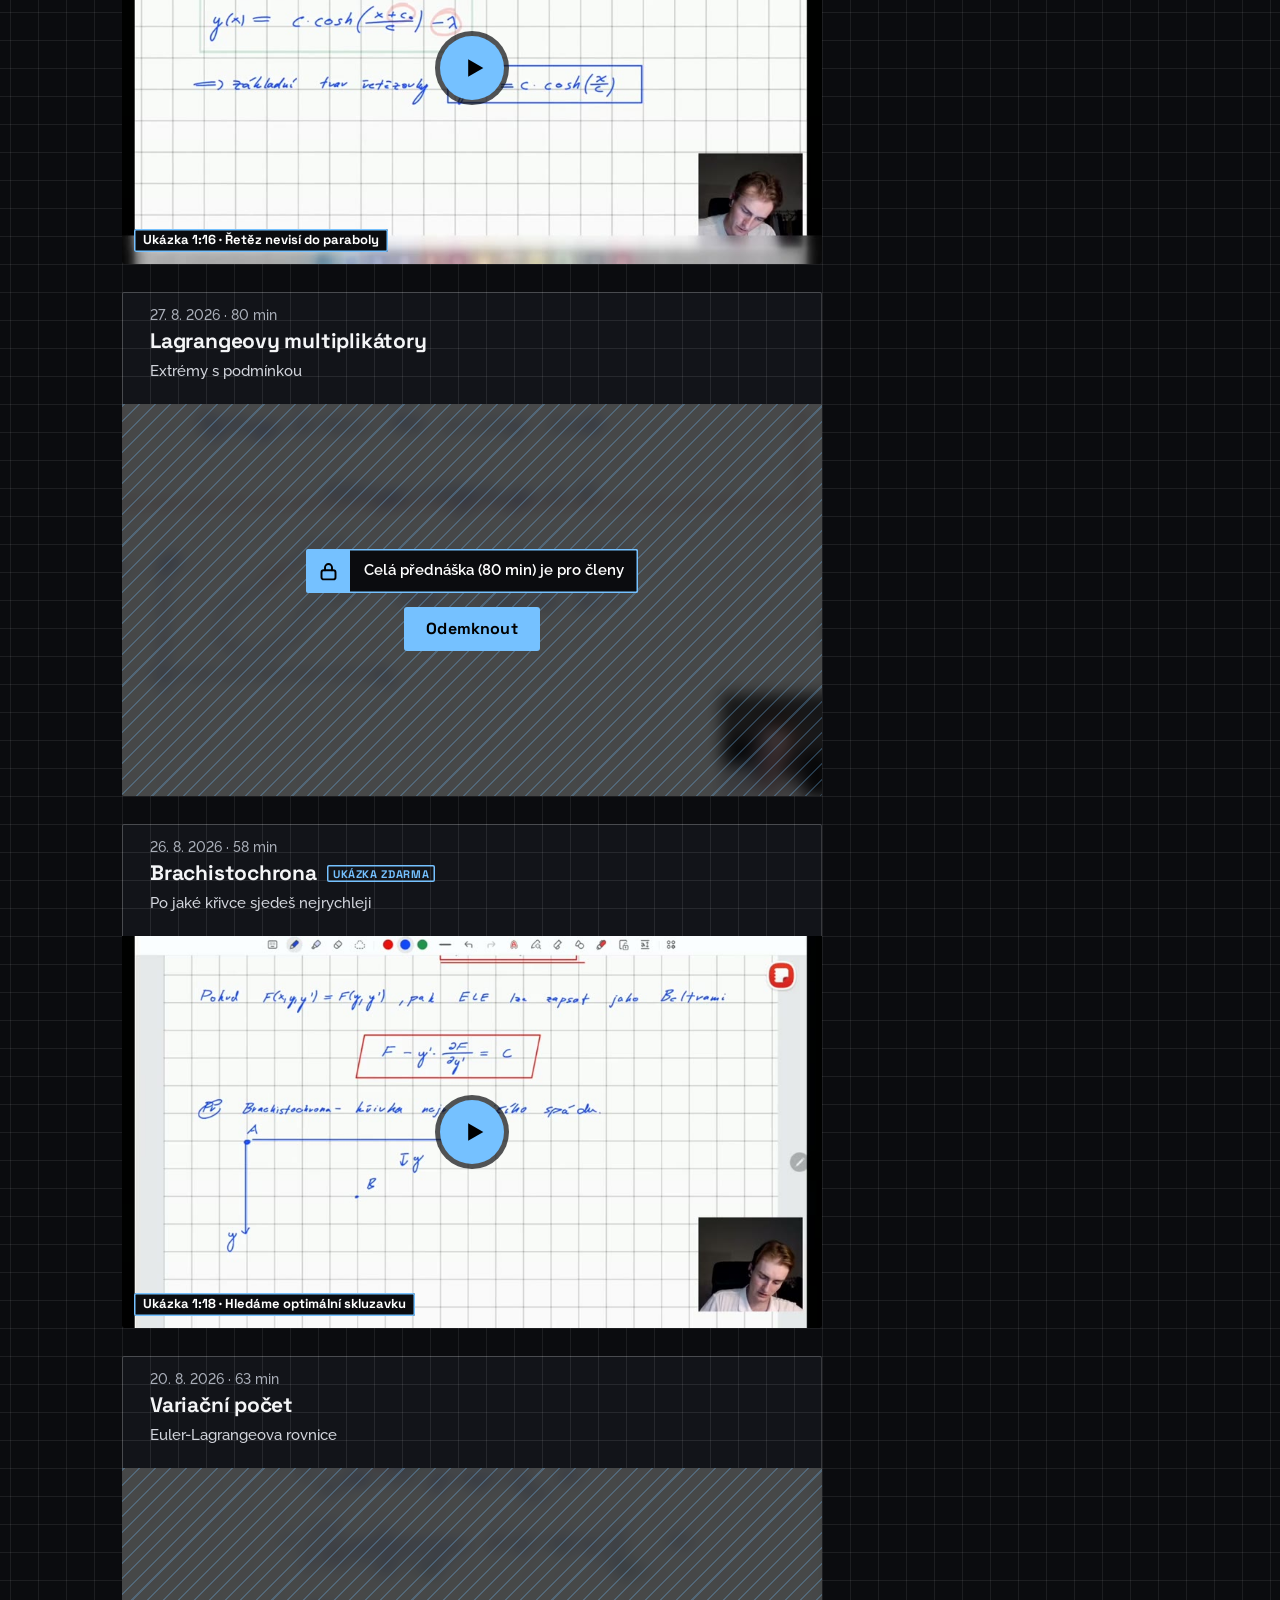
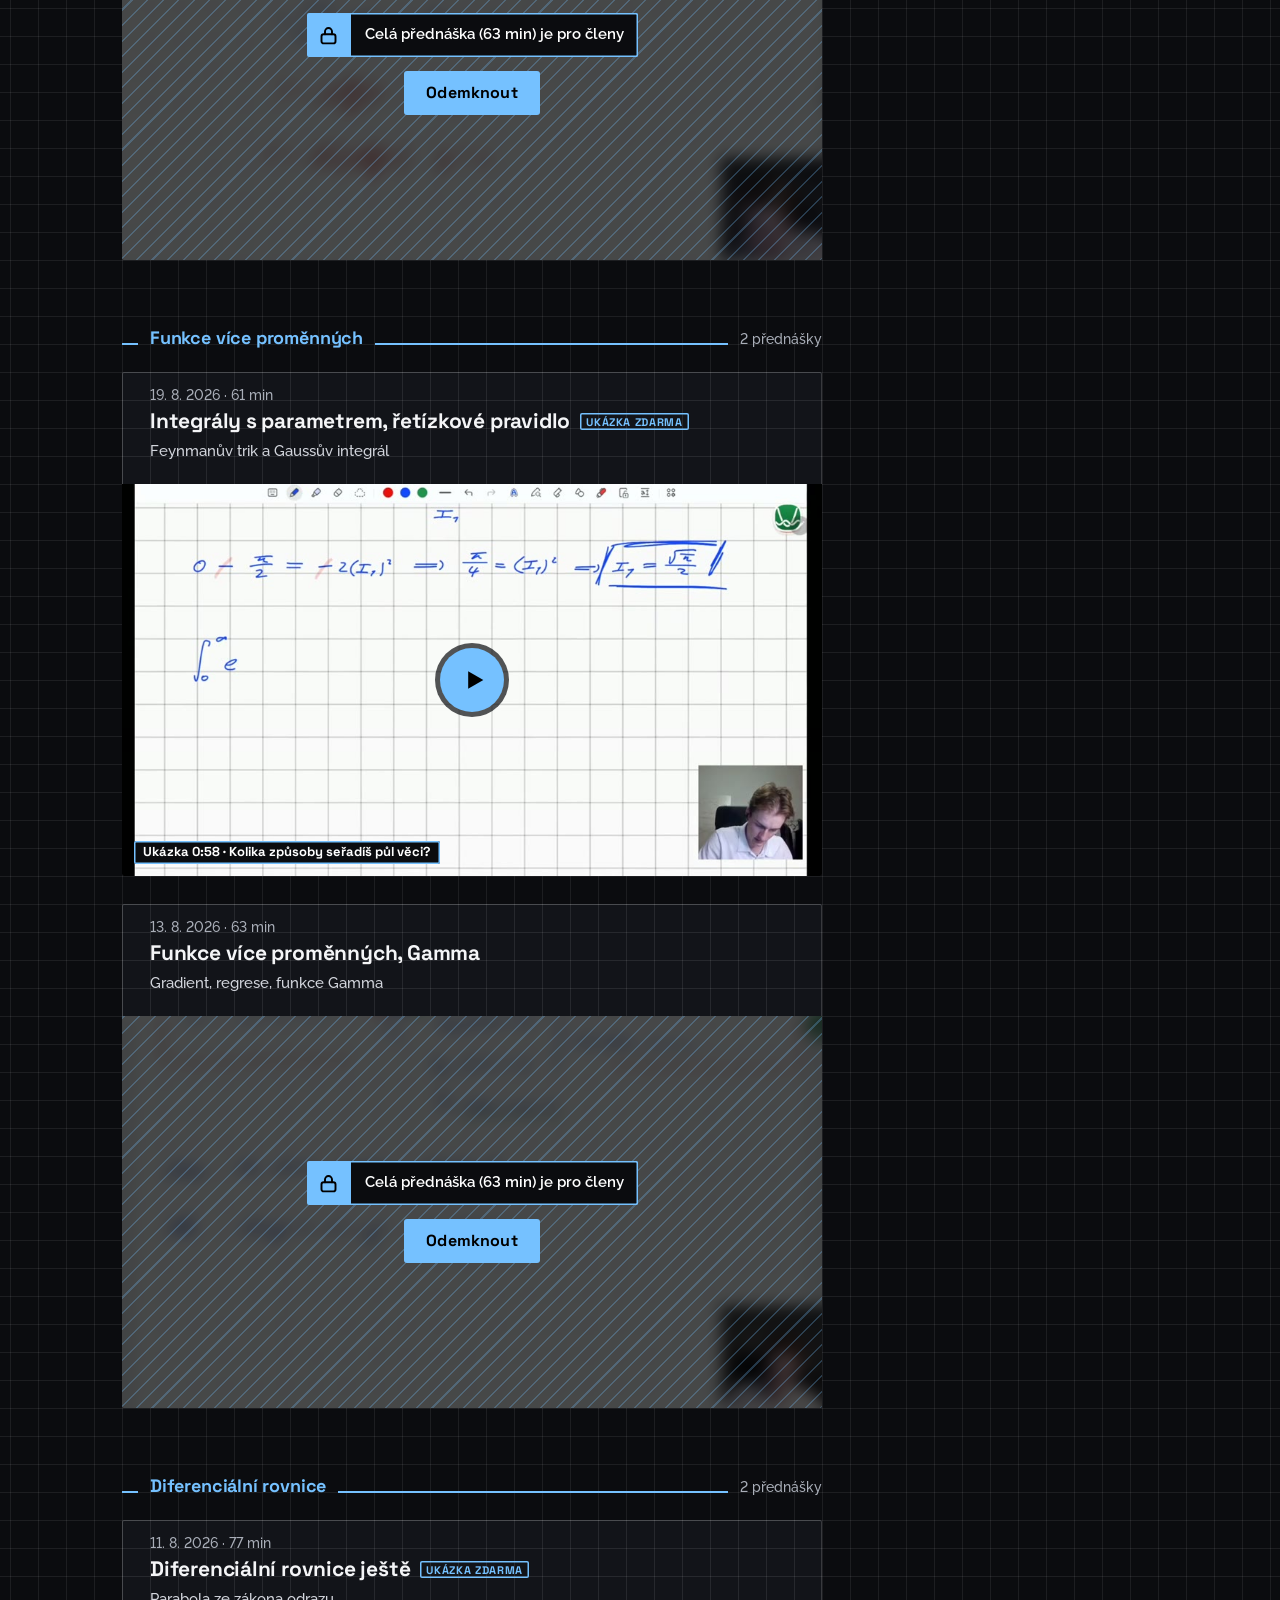
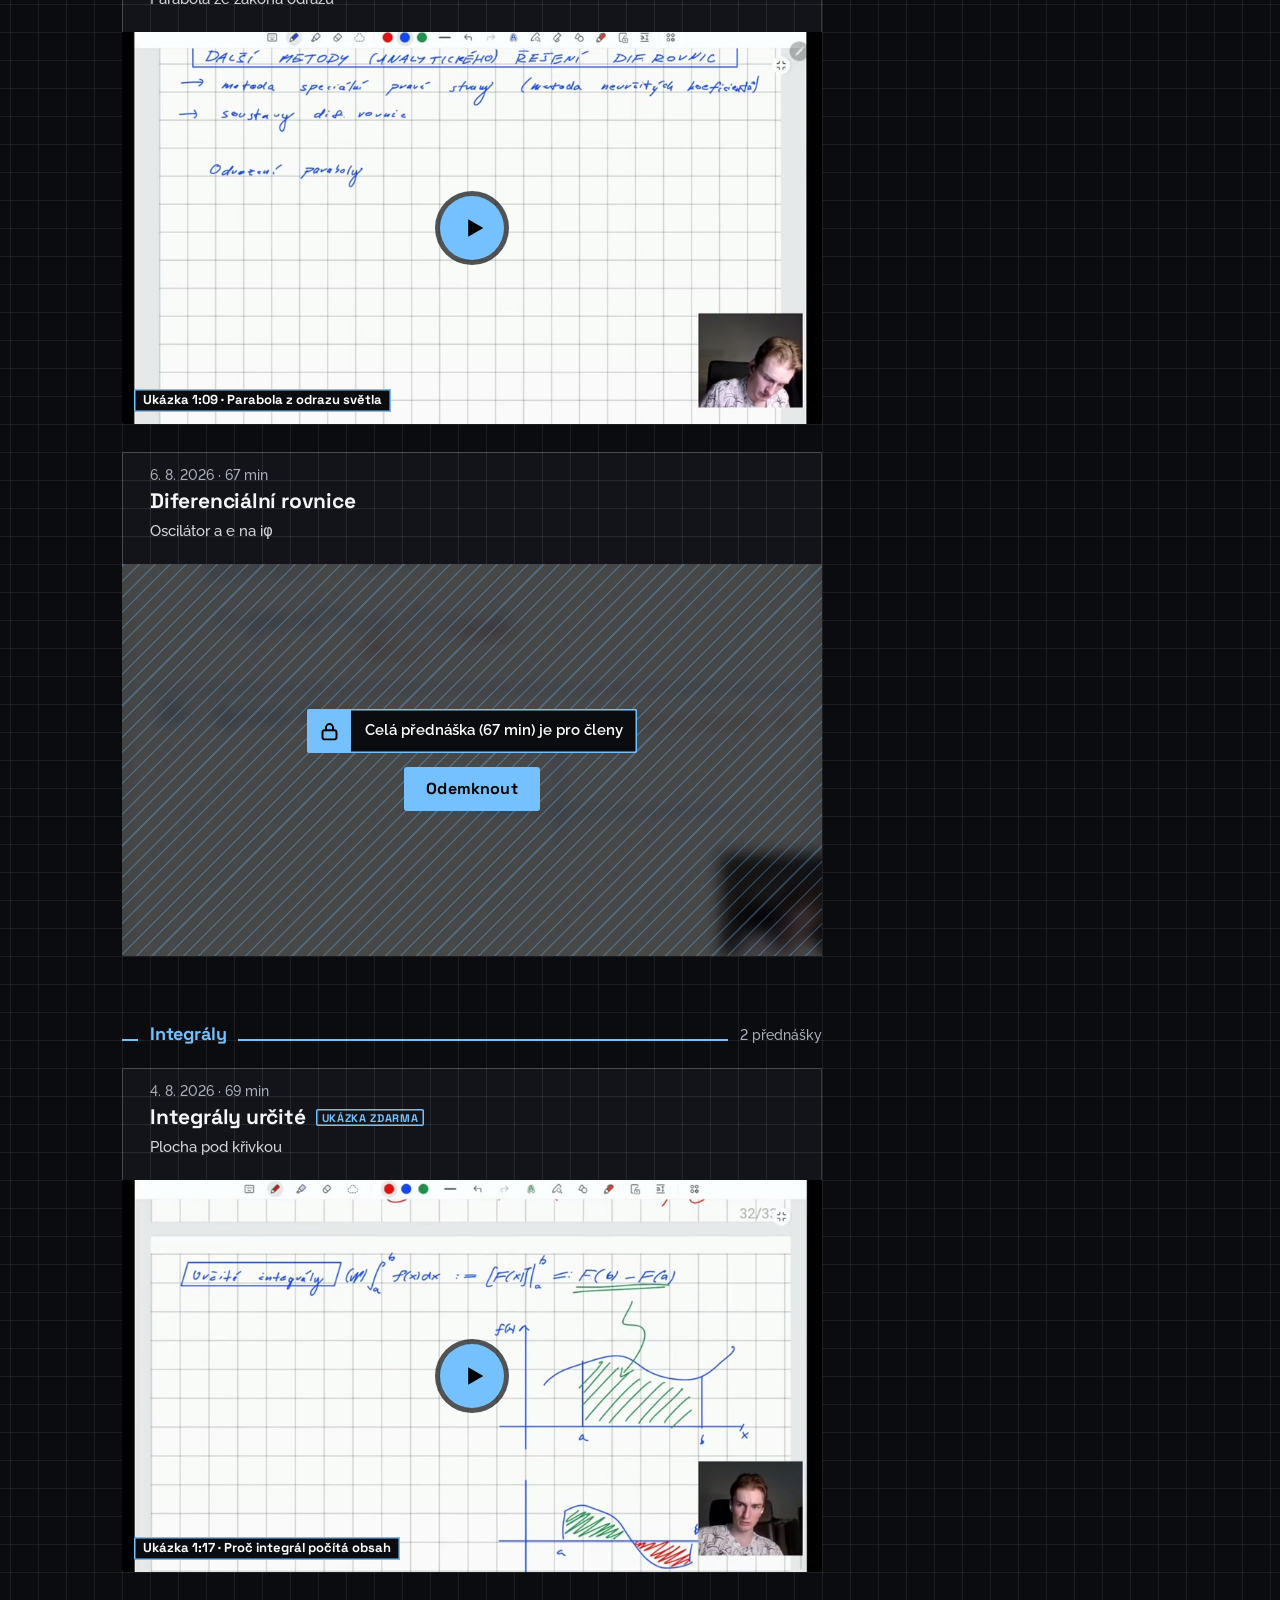
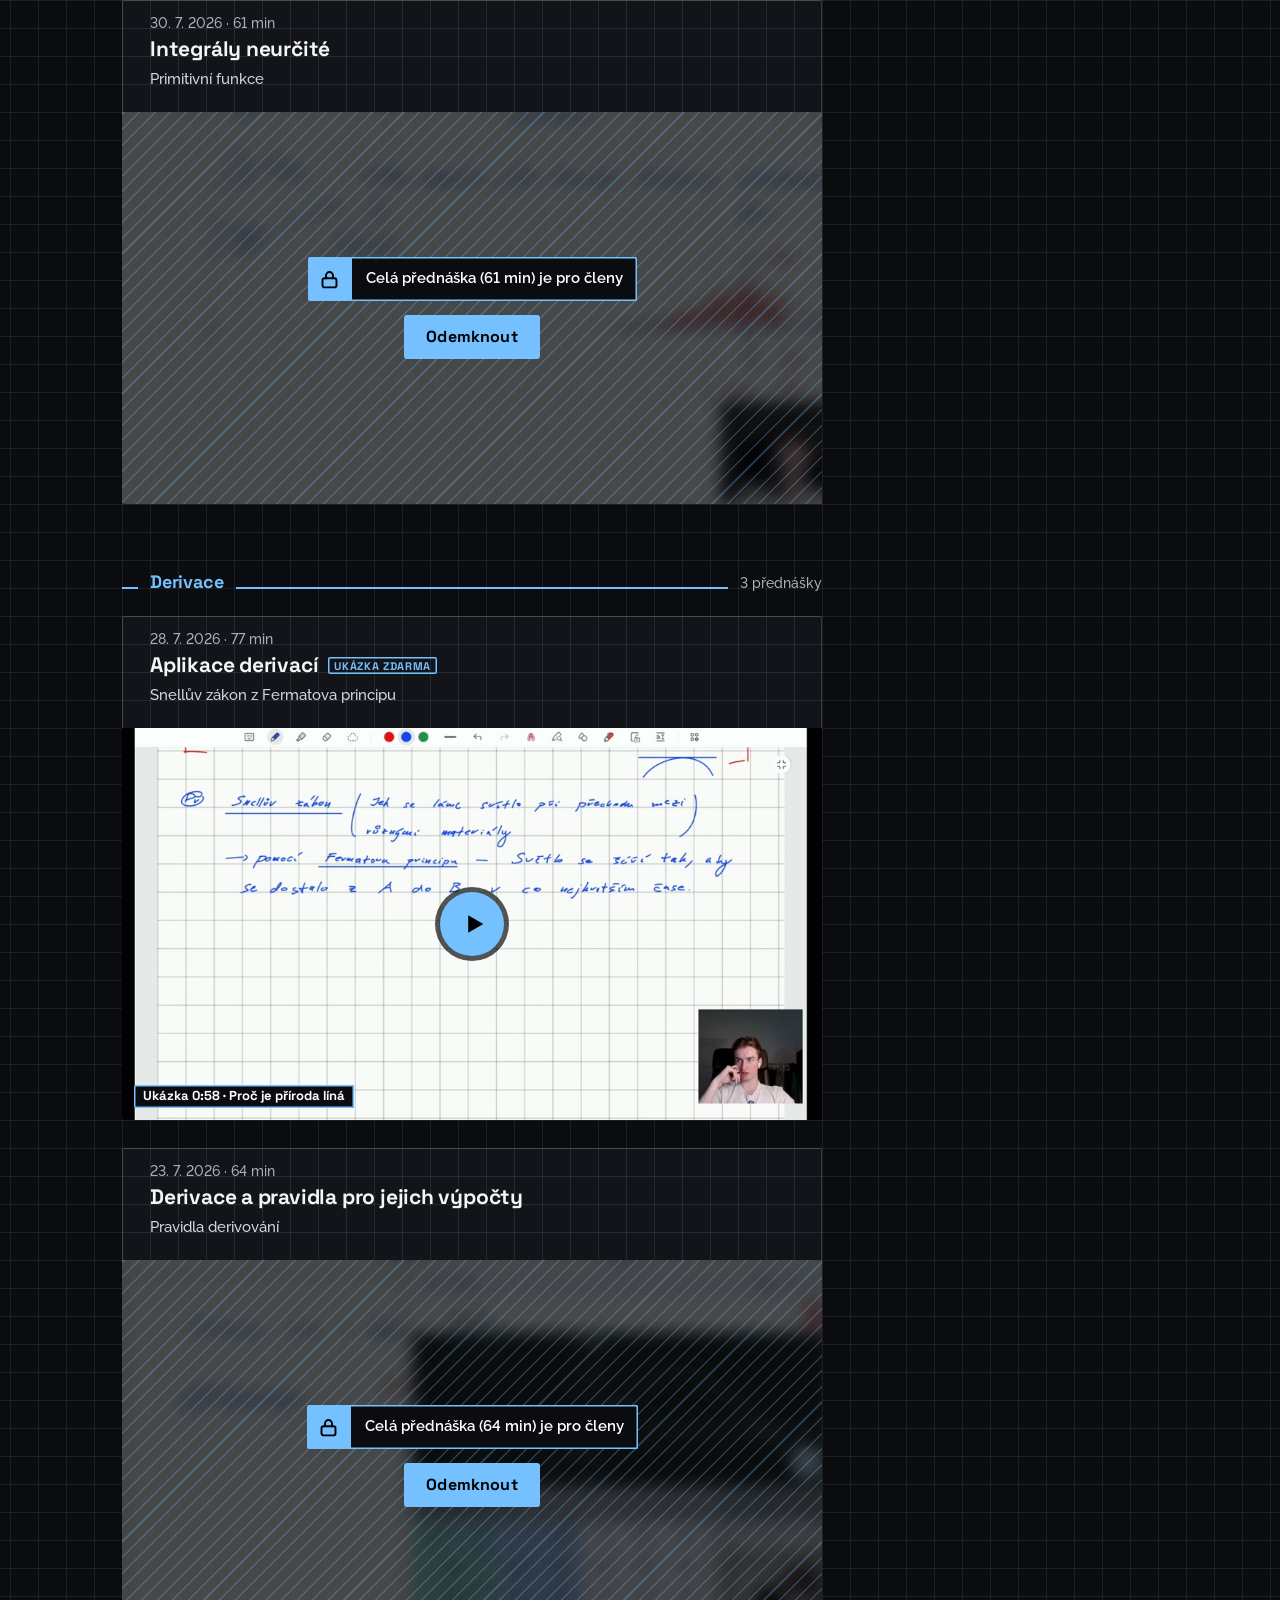
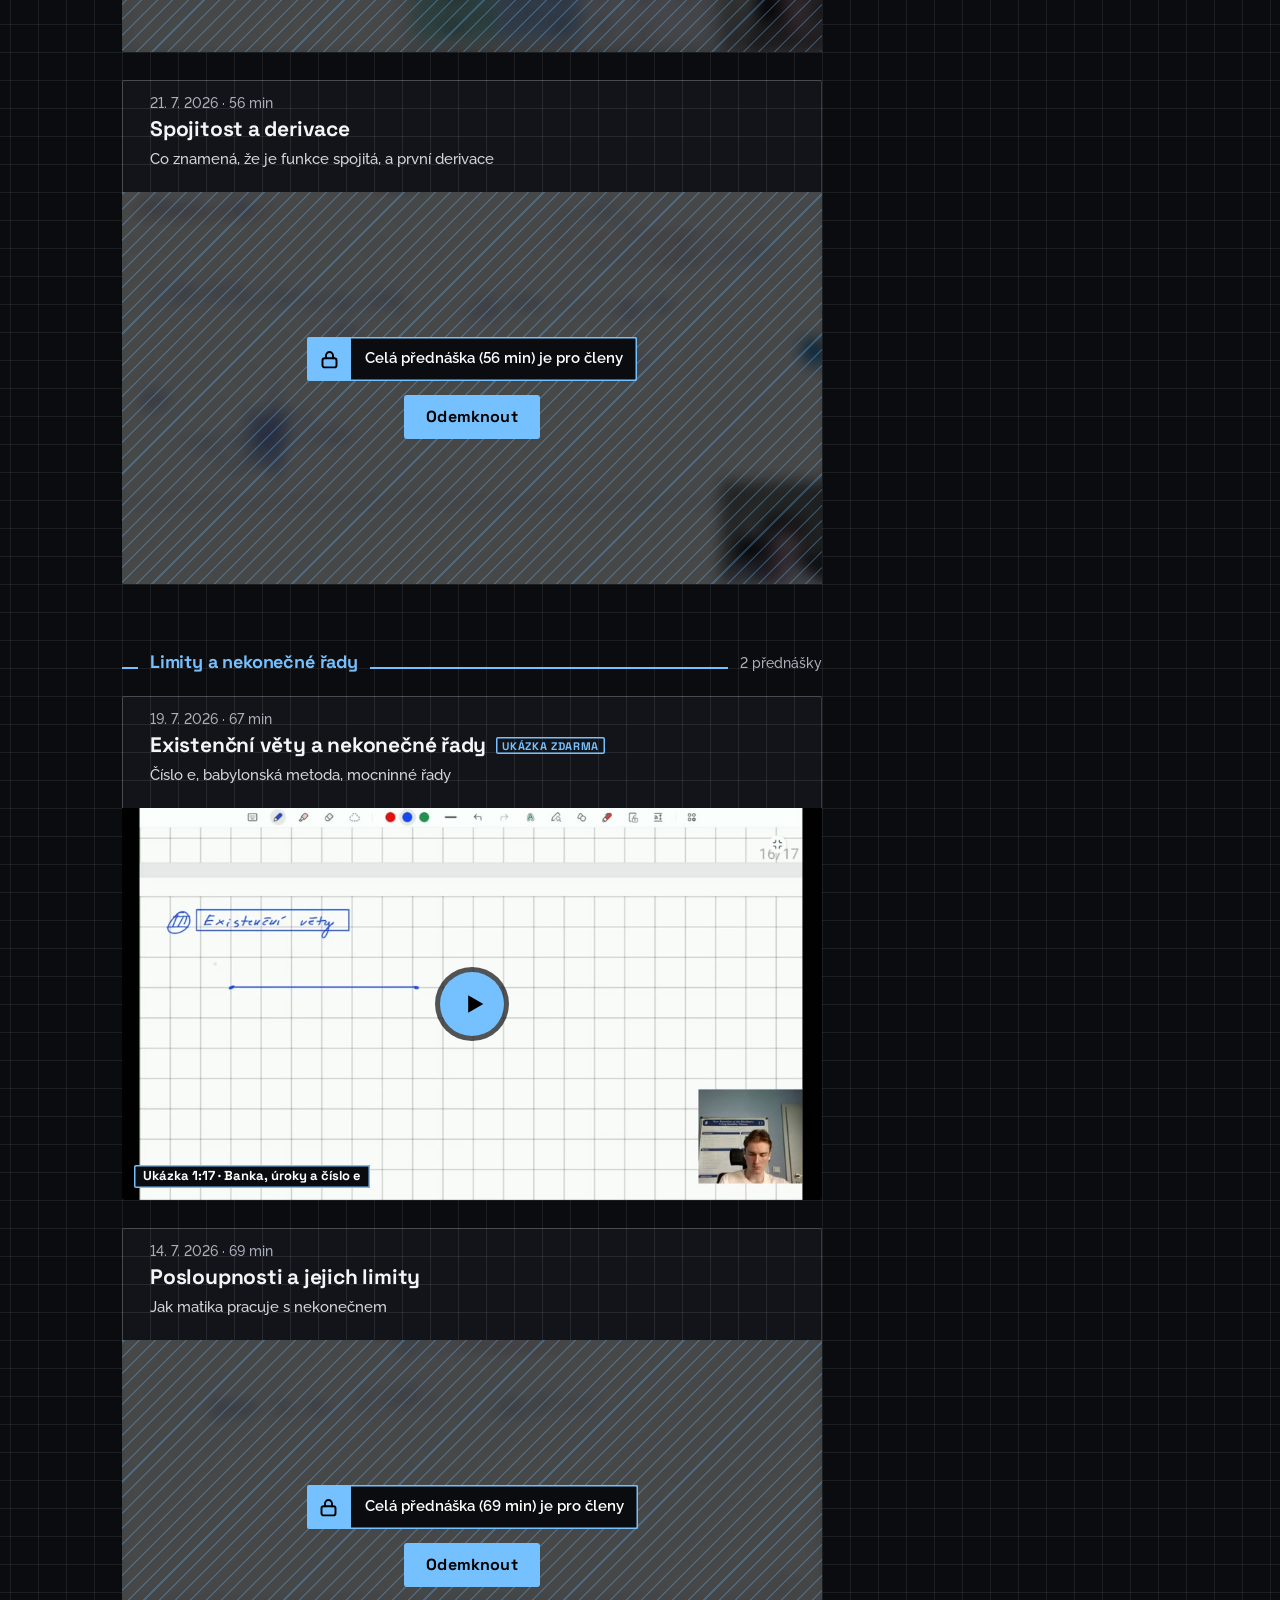
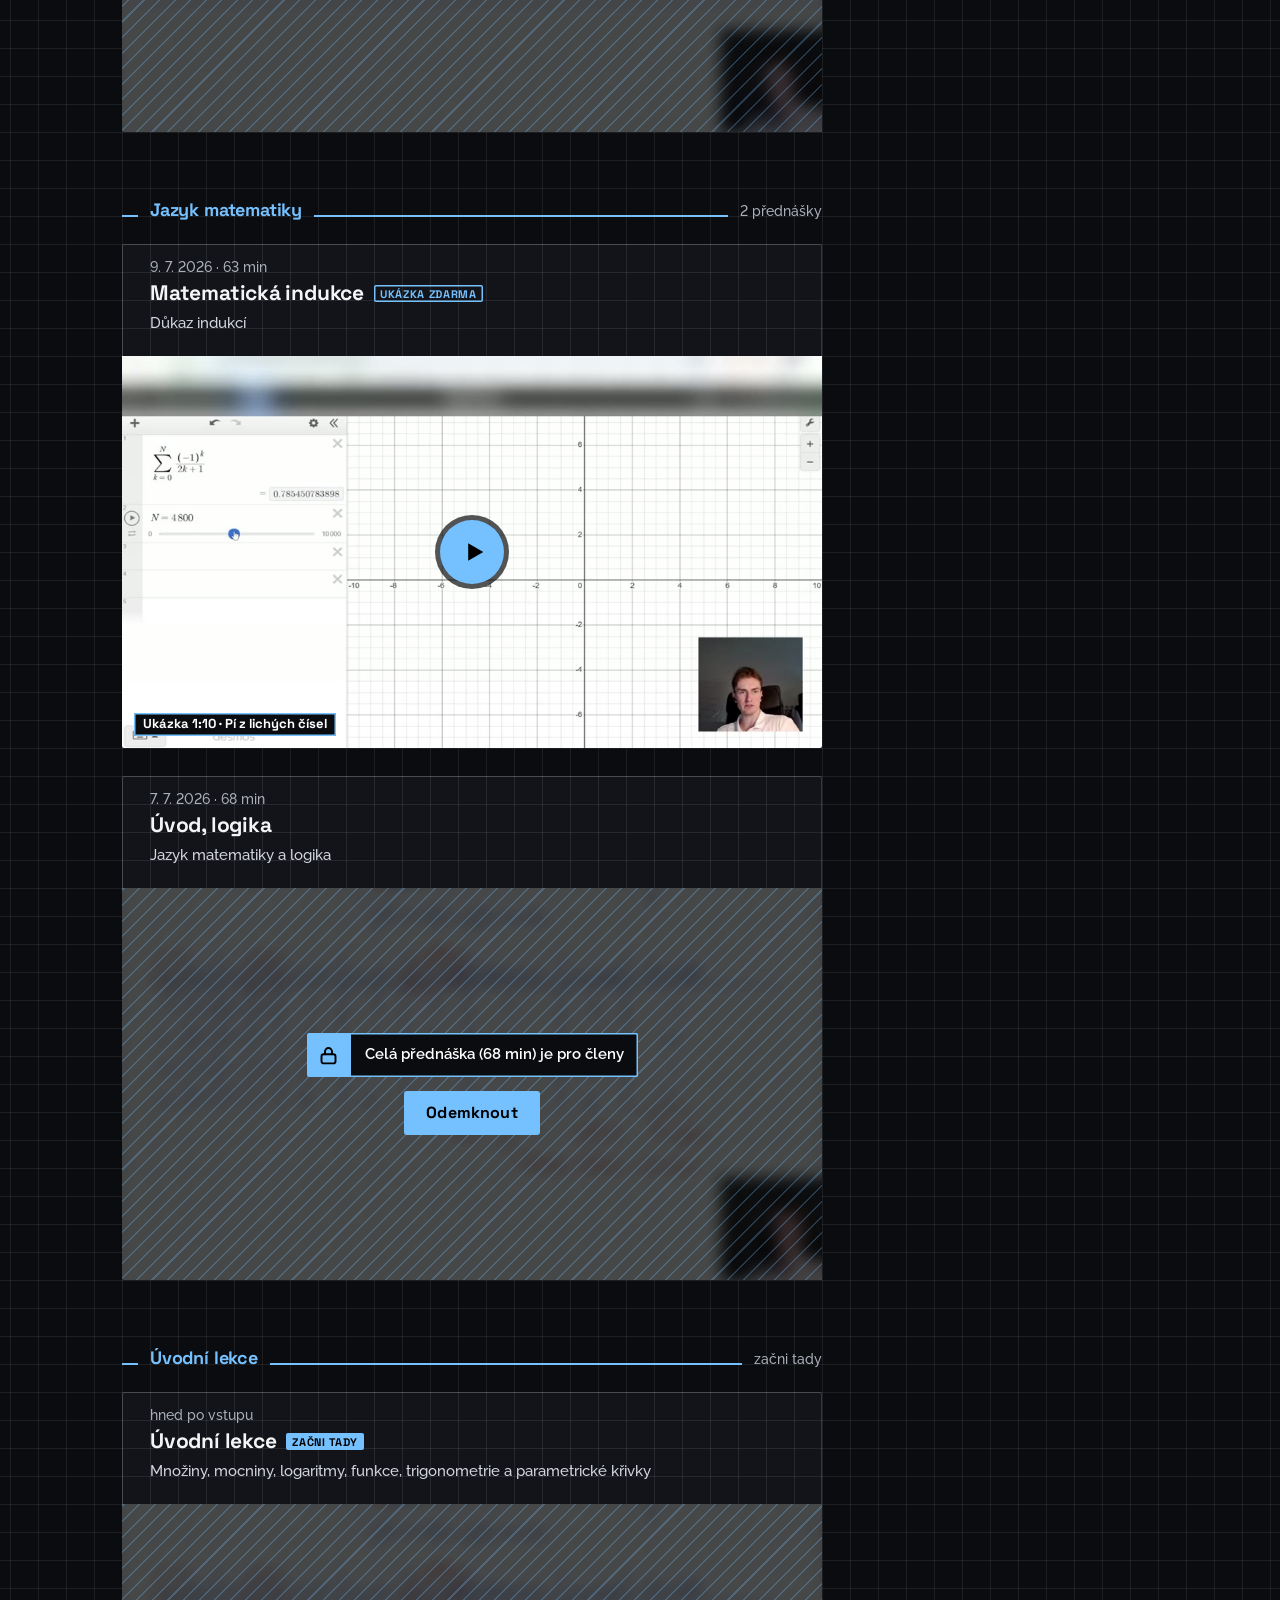
==== commit 0e711873: "Škola matiky: cena pro nové 690 Kč měsíčně" ====
--- a/index.html
+++ b/index.html
@@ -240,7 +240,7 @@
 
     <div class="unlock">
       <p>Odemkni všechny přednášky a týdenní živé hovory</p>
-      <button class="btn" data-join>Jdu do toho! · 490 Kč měsíčně</button>
+      <button class="btn" data-join>Jdu do toho! · 690 Kč měsíčně</button>
       <small>Pár ukázek si můžeš pustit hned tady.</small>
     </div>
 
@@ -326,7 +326,7 @@
   <div class="sheet">
     <button class="close" aria-label="Zavřít" data-close>×</button>
     <h2 id="m-title">Přihlaš se do školy matiky!</h2>
-    <p class="price"><b>490 Kč</b> měsíčně</p>
+    <p class="price"><b>690 Kč</b> měsíčně</p>
     <ul>
       <li>Týdenní živé hovory, s prostorem se ptát na cokoliv.</li>
       <li>Ze všeho je záznam, který ti zůstává, dokud jsi členem.</li>
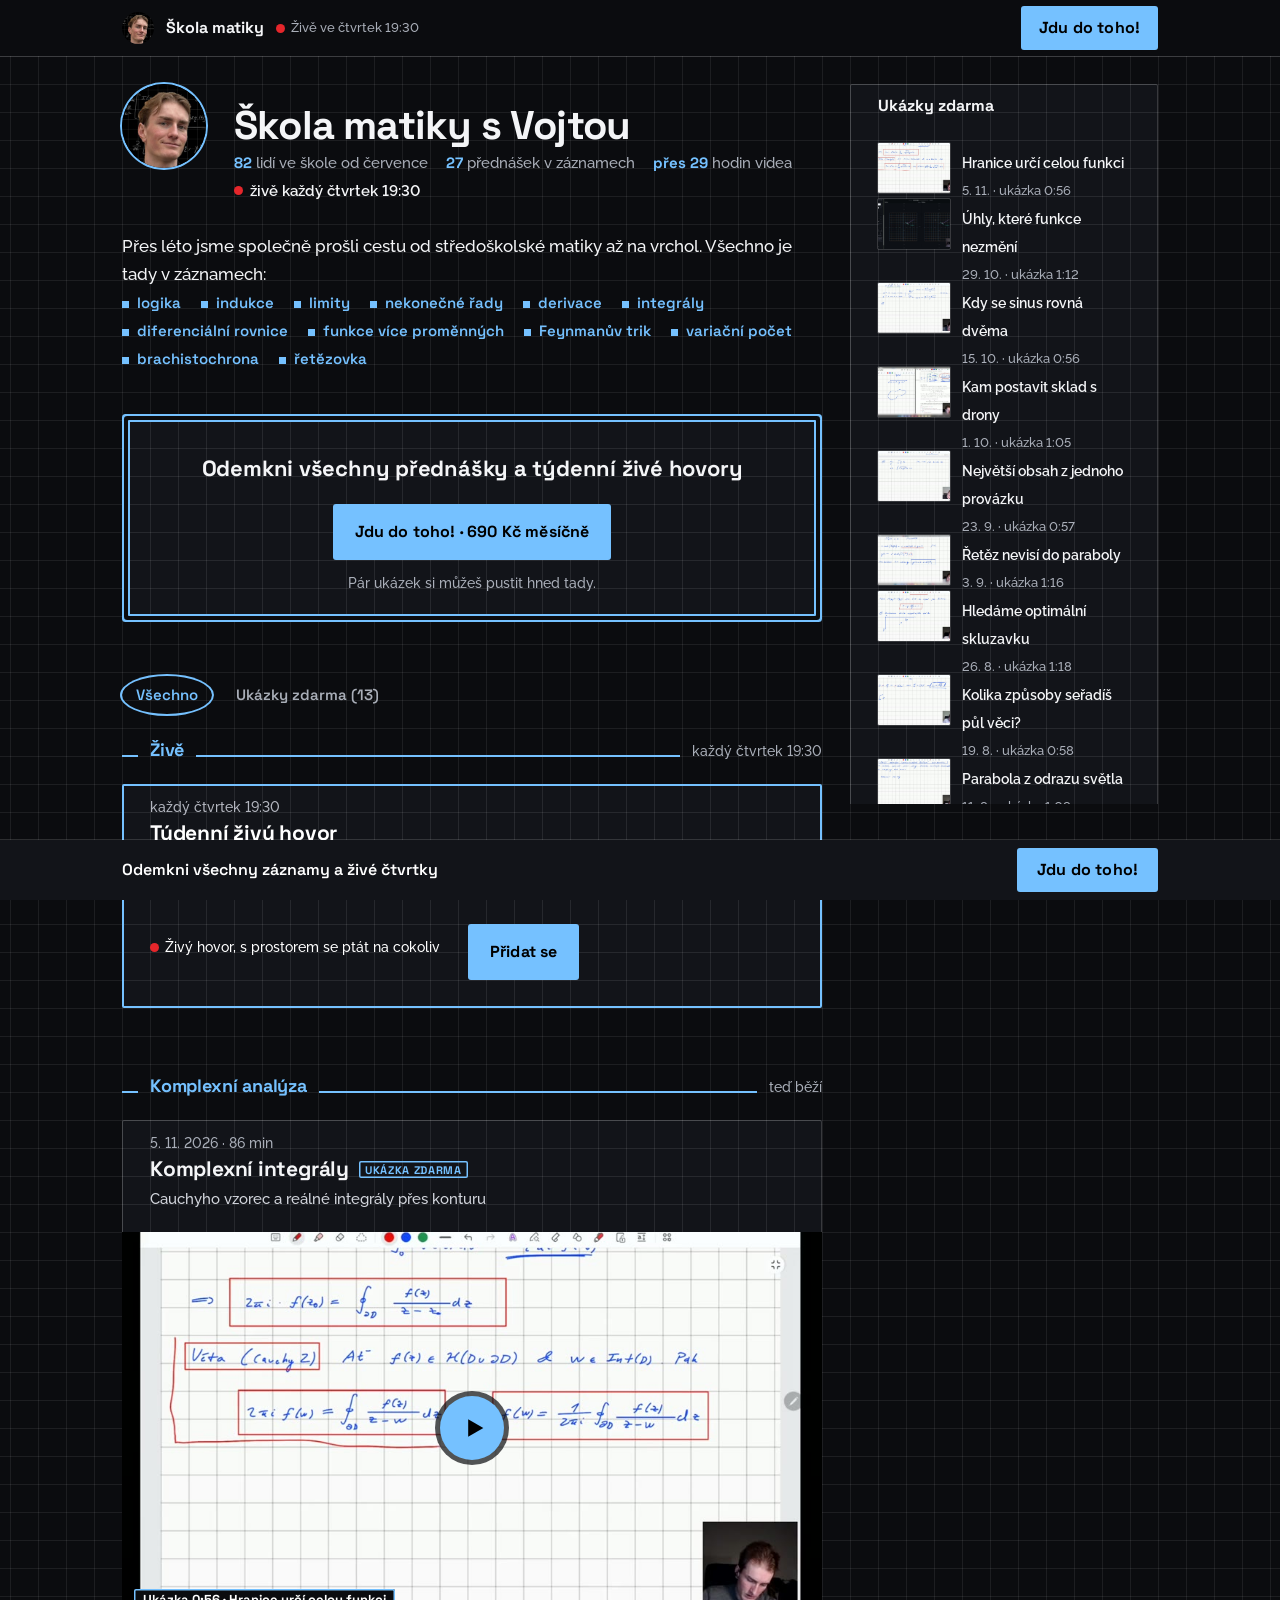
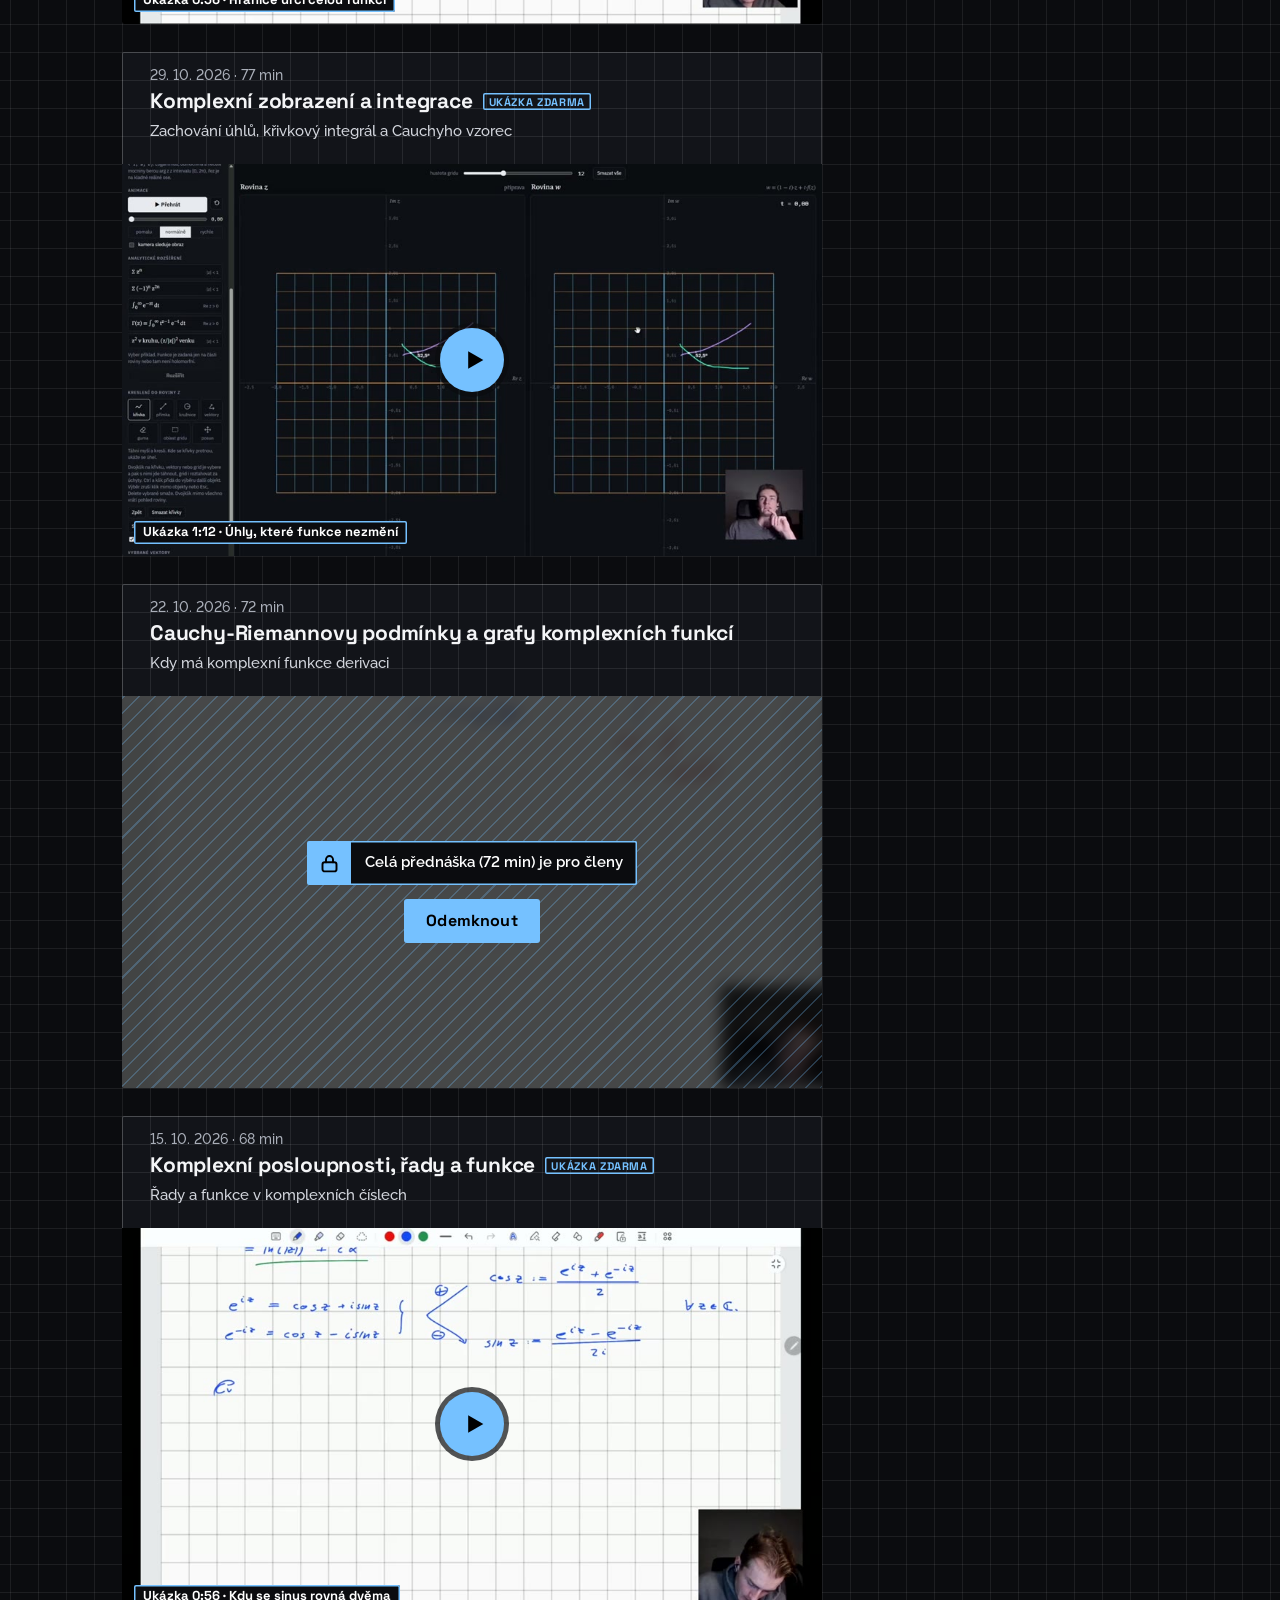
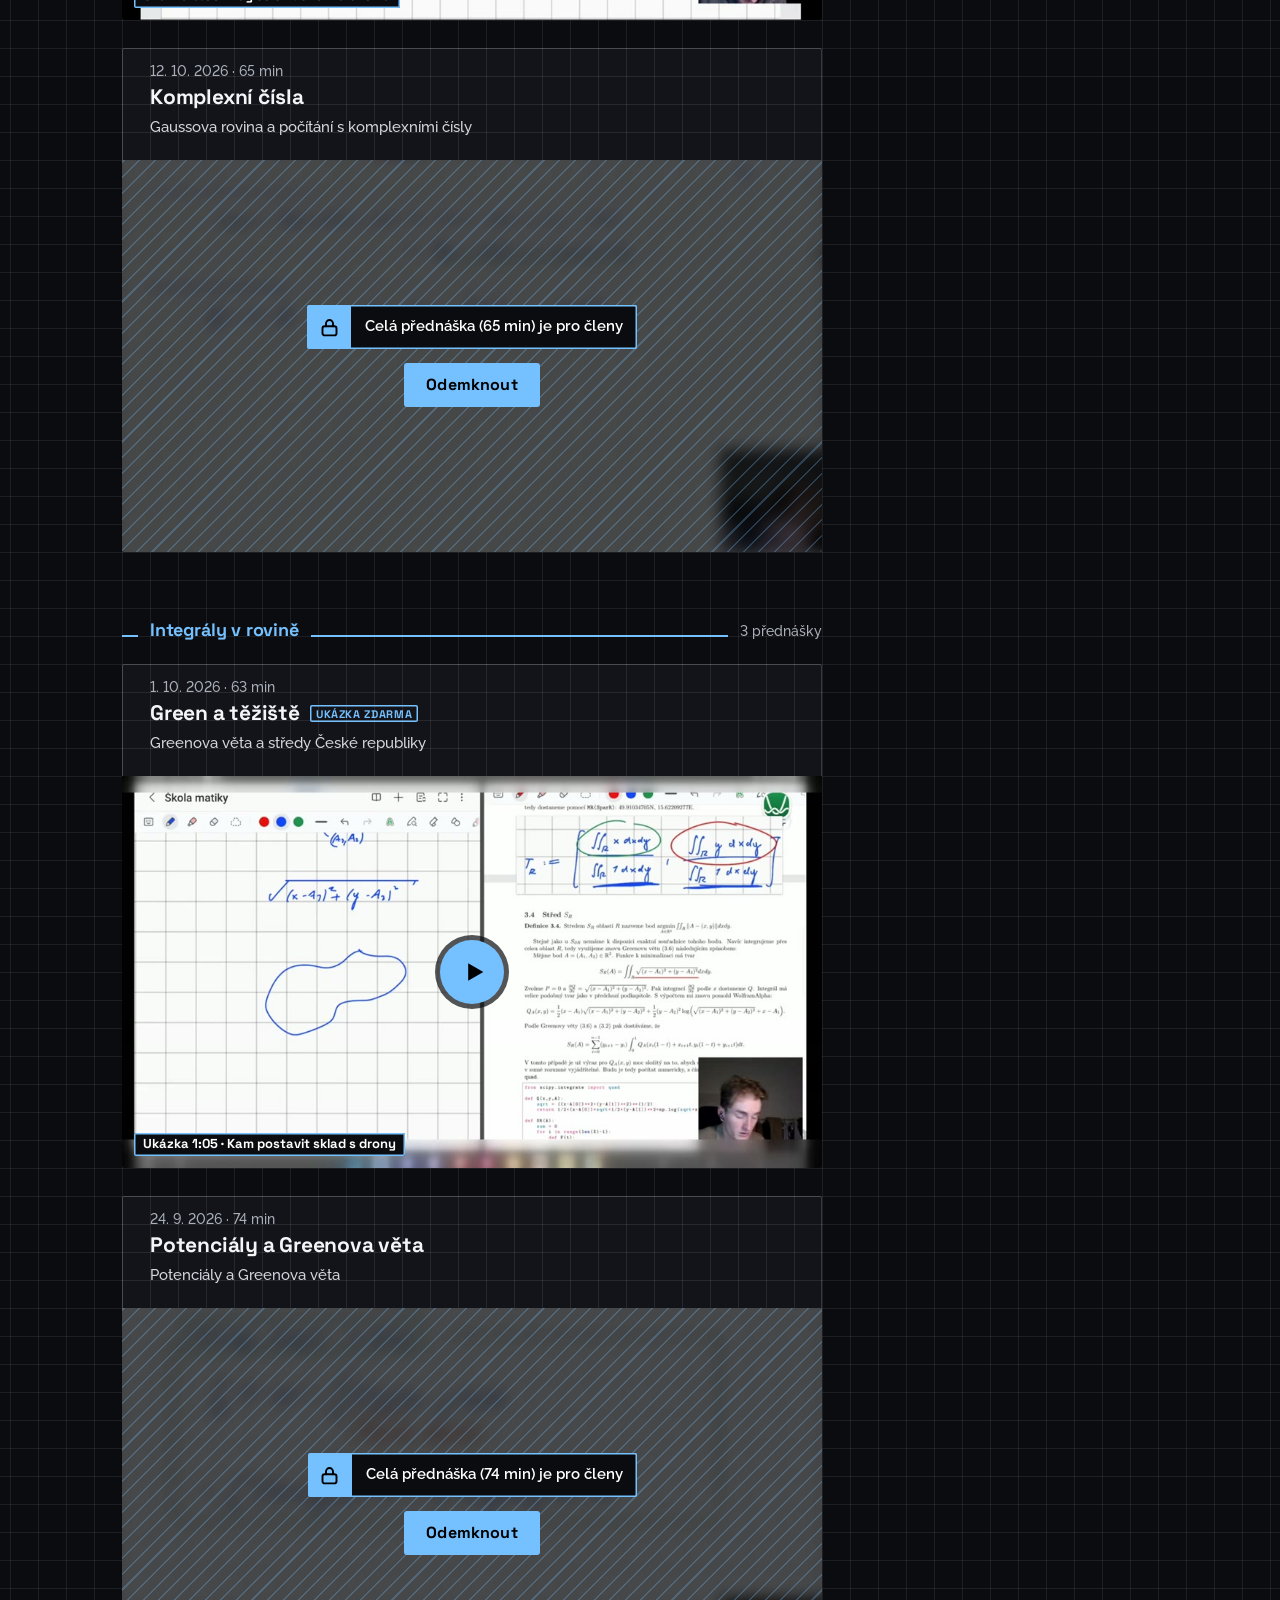
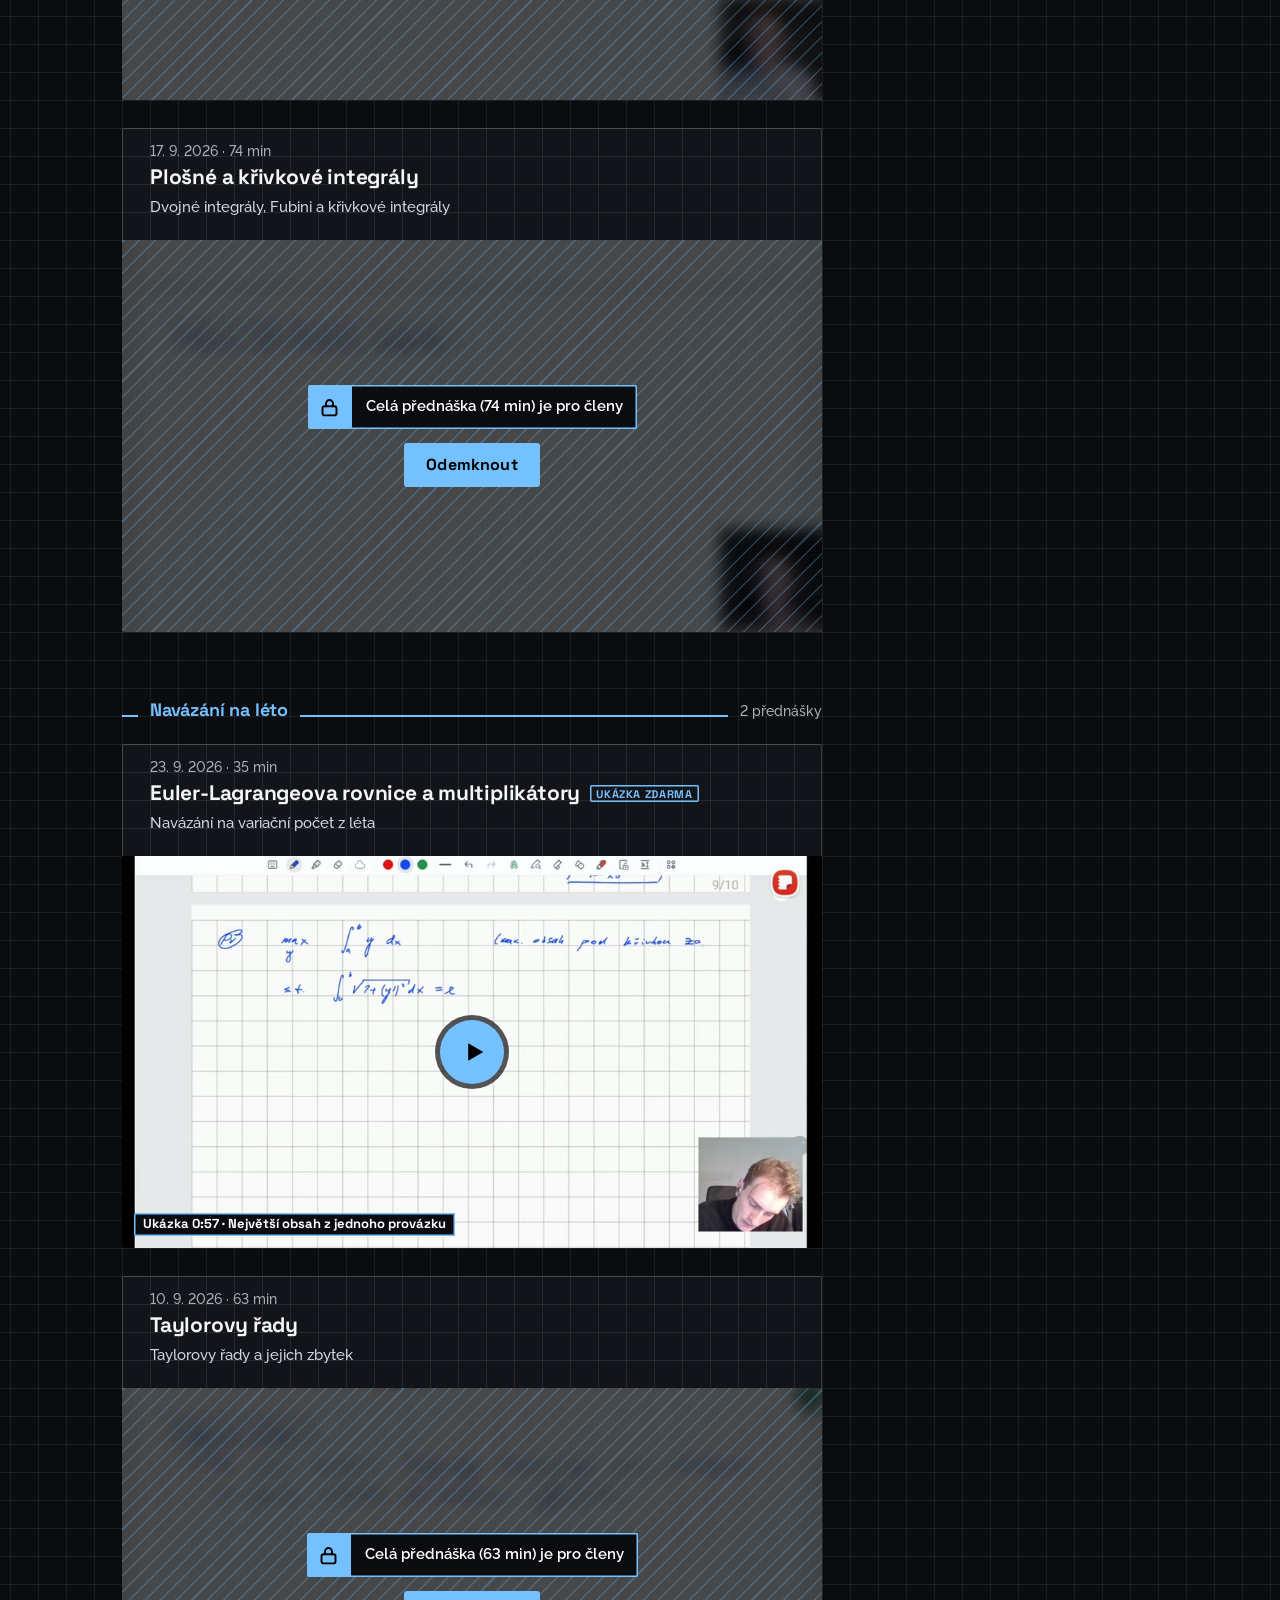
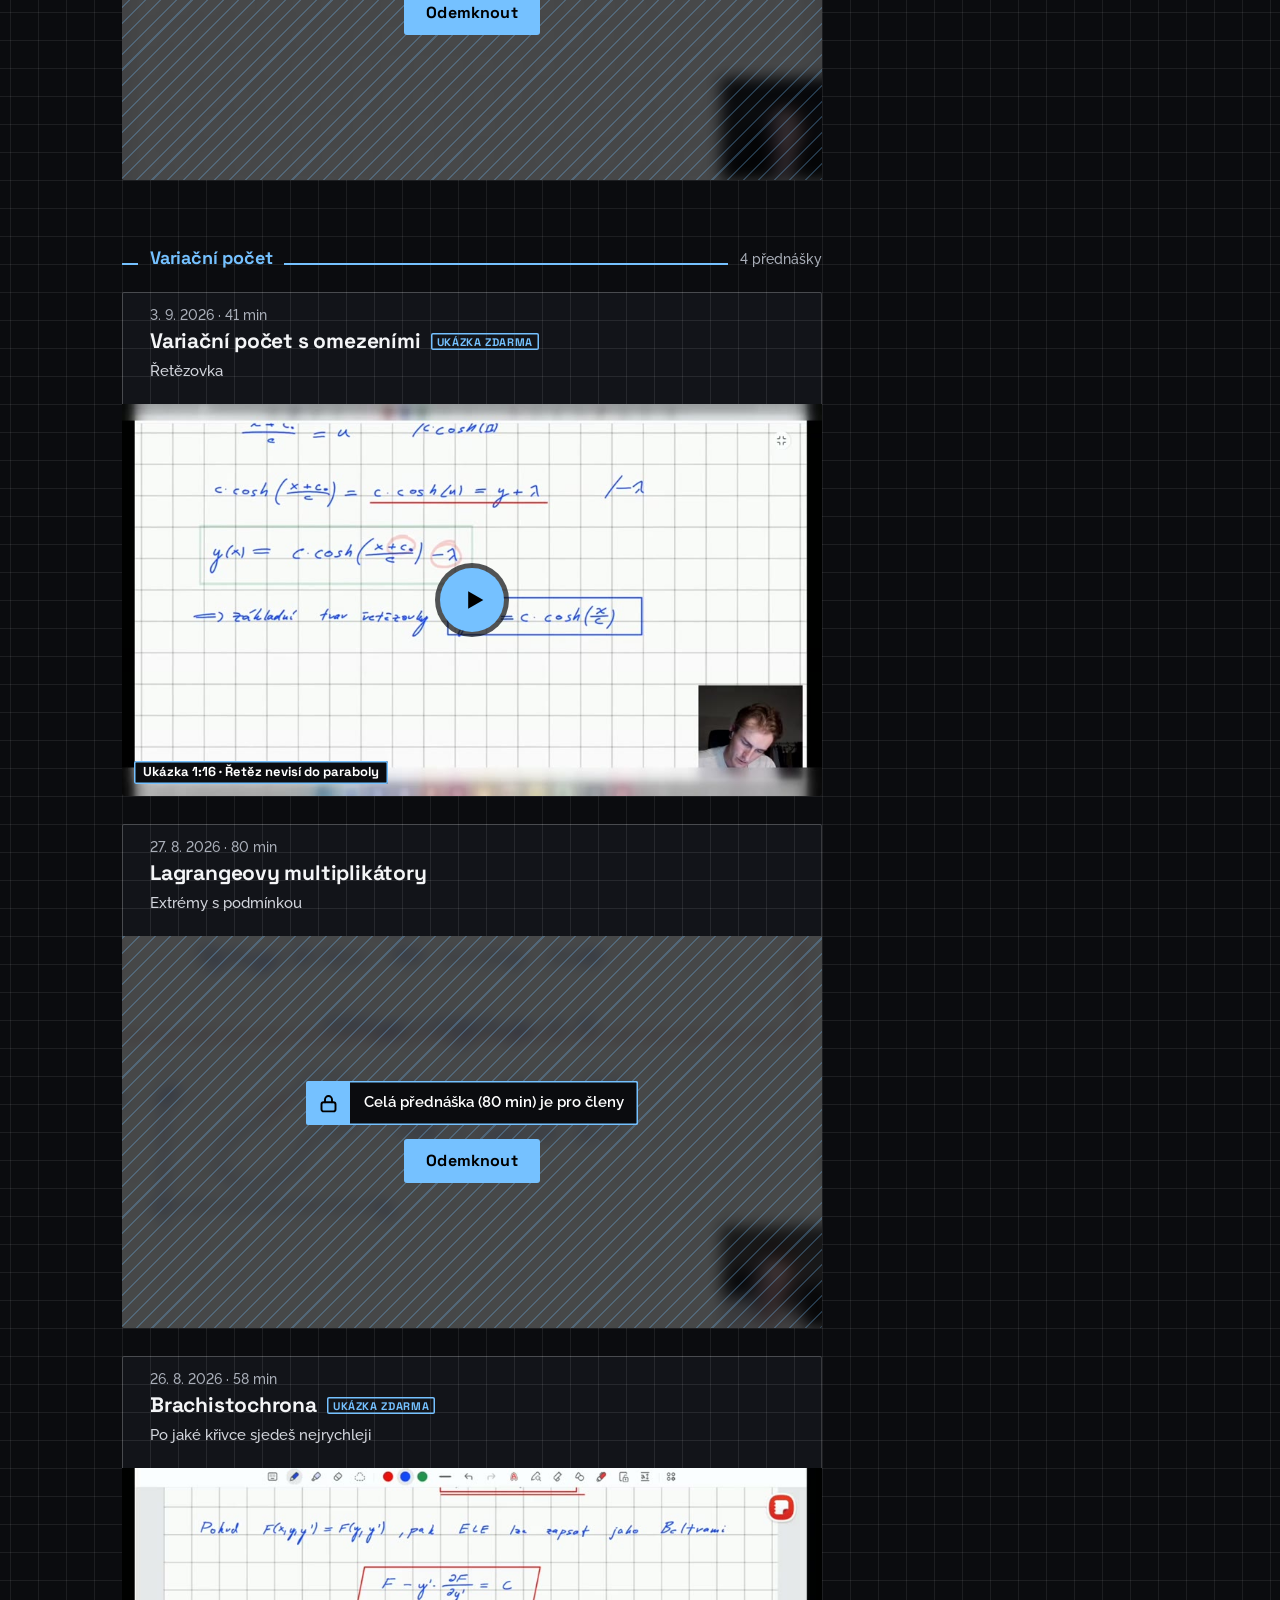
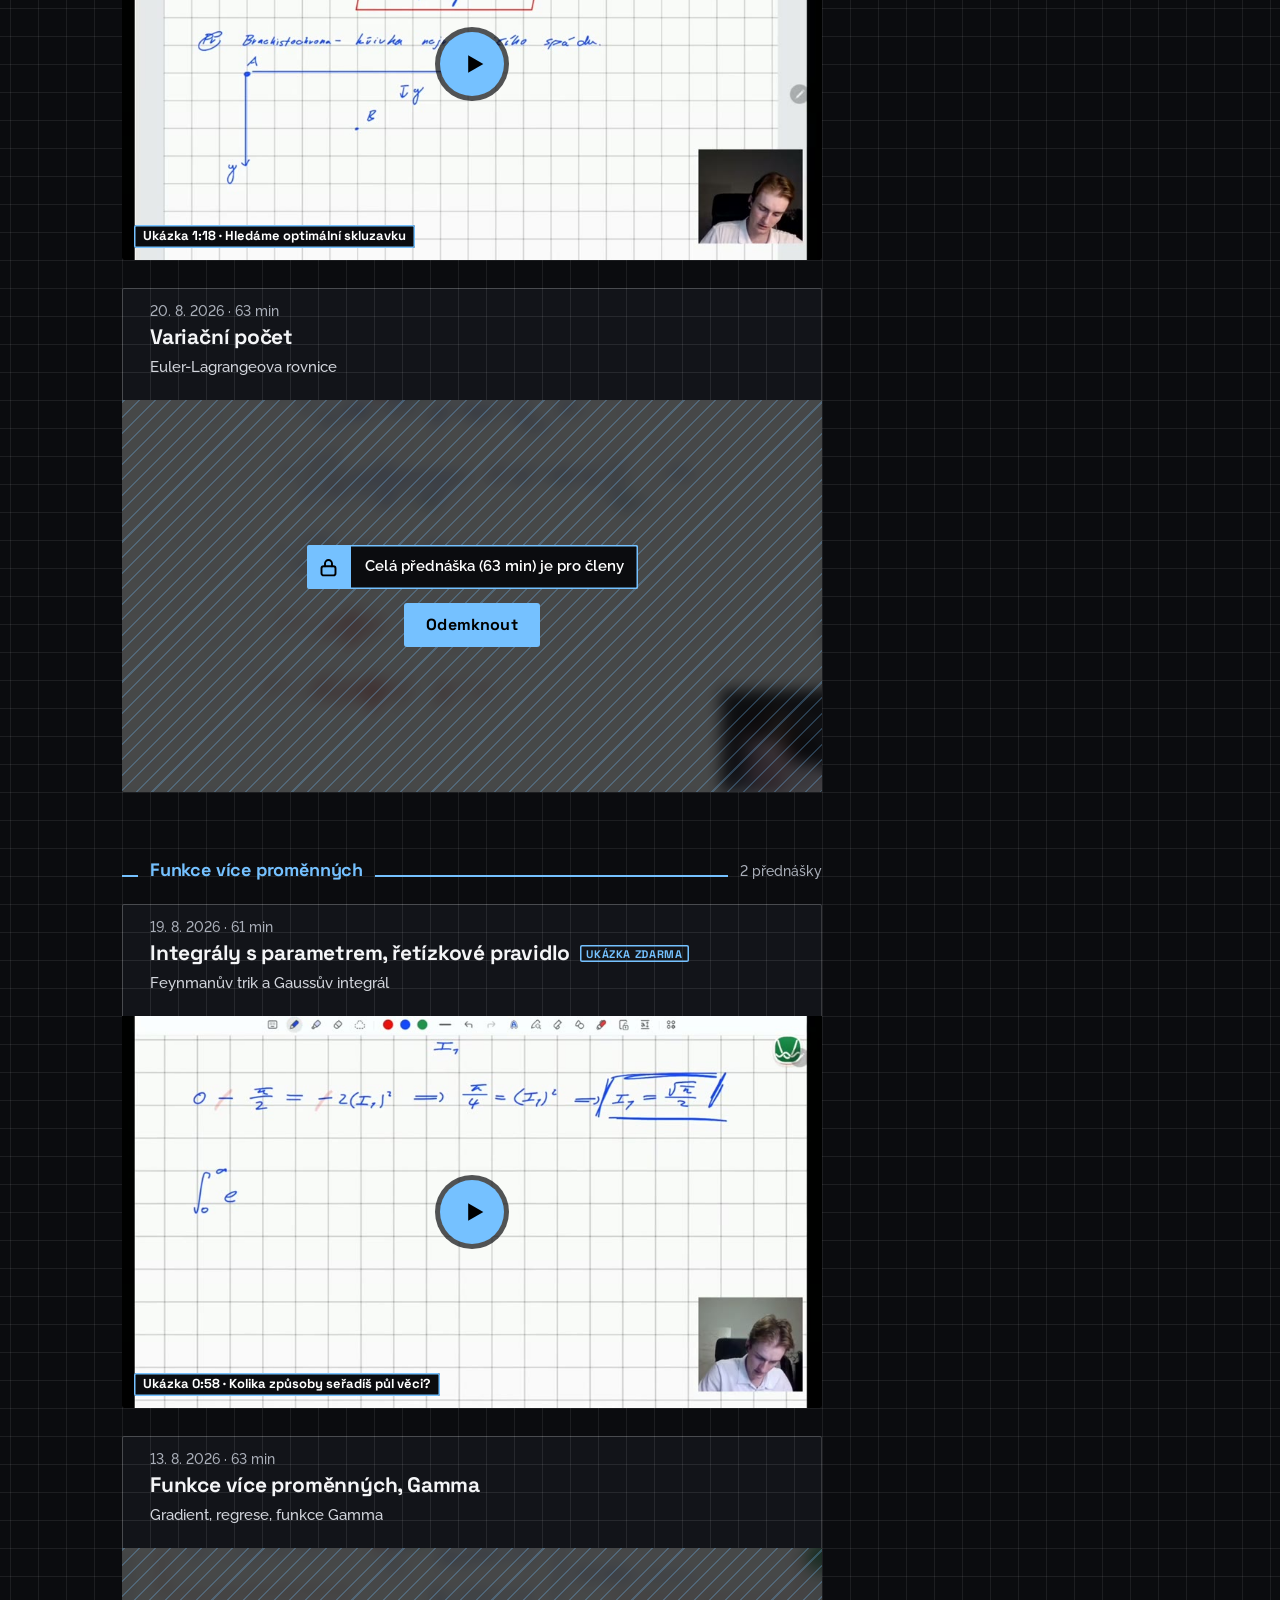
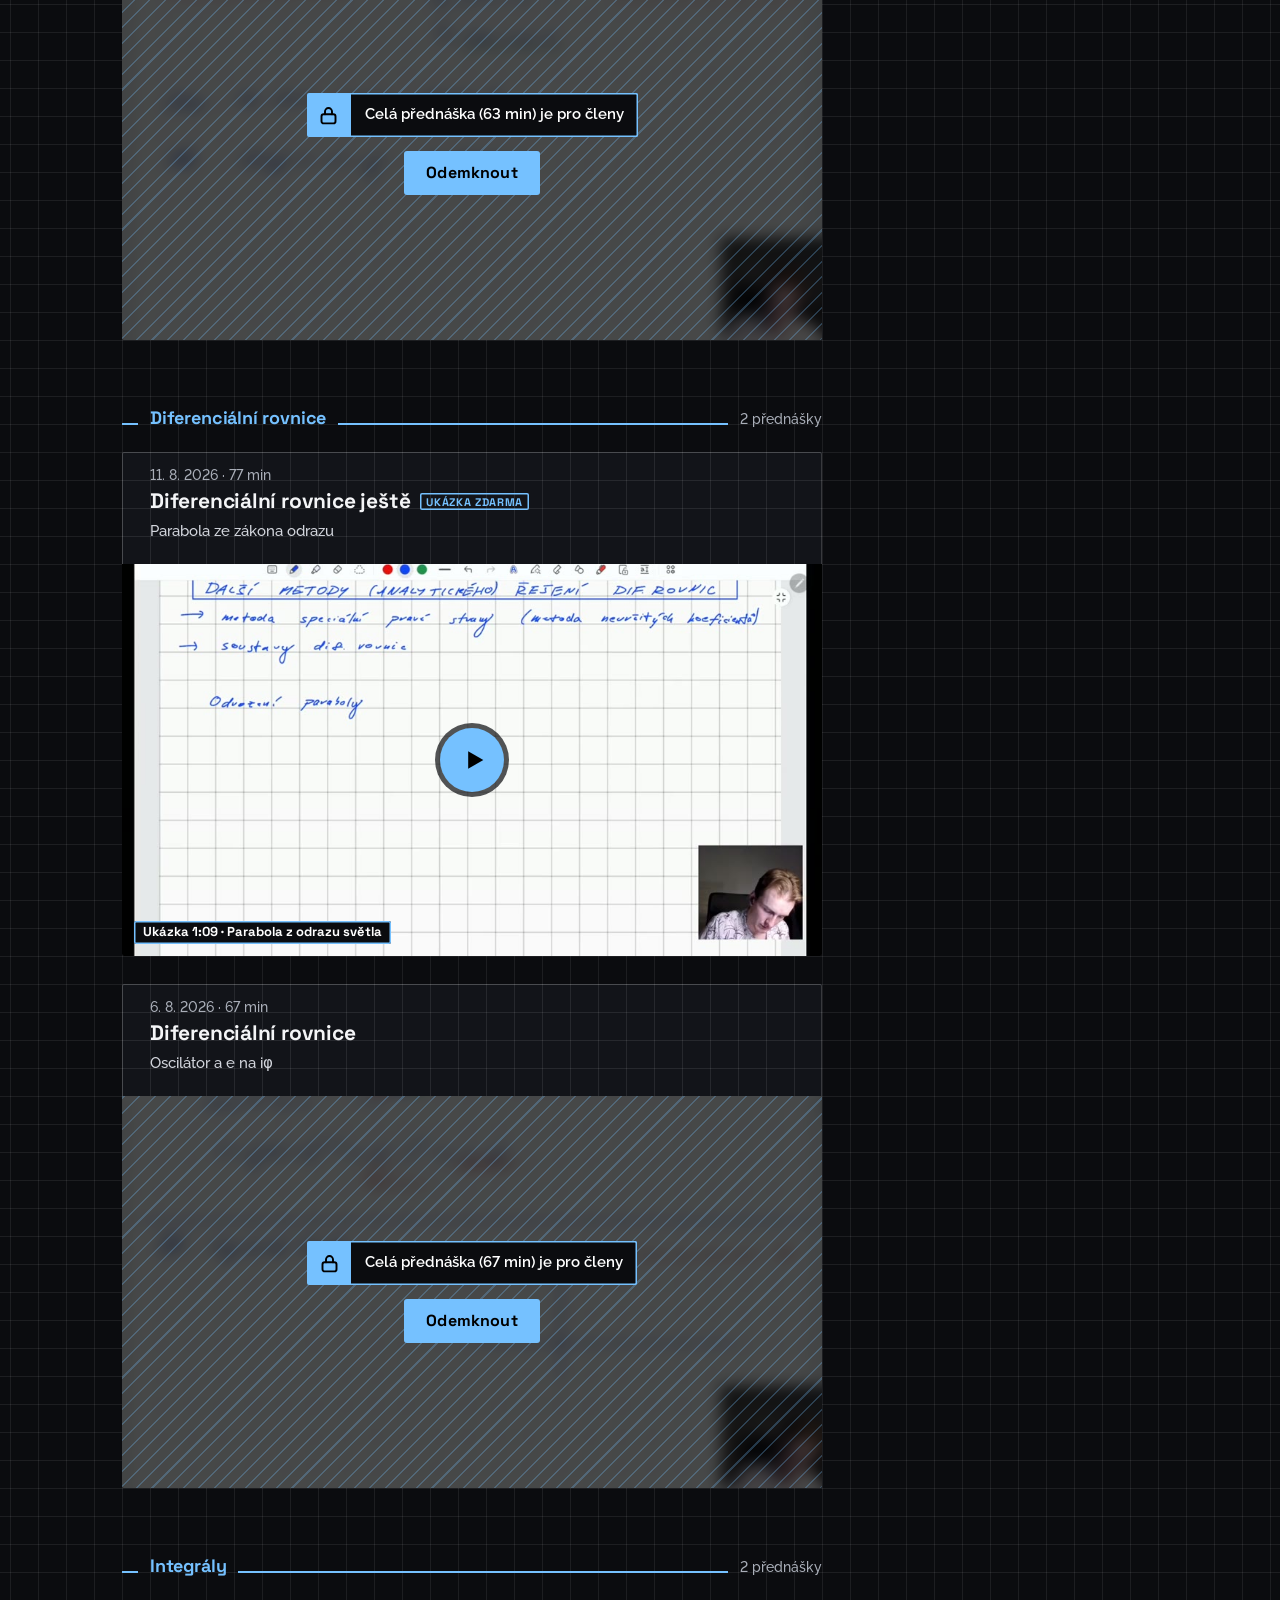
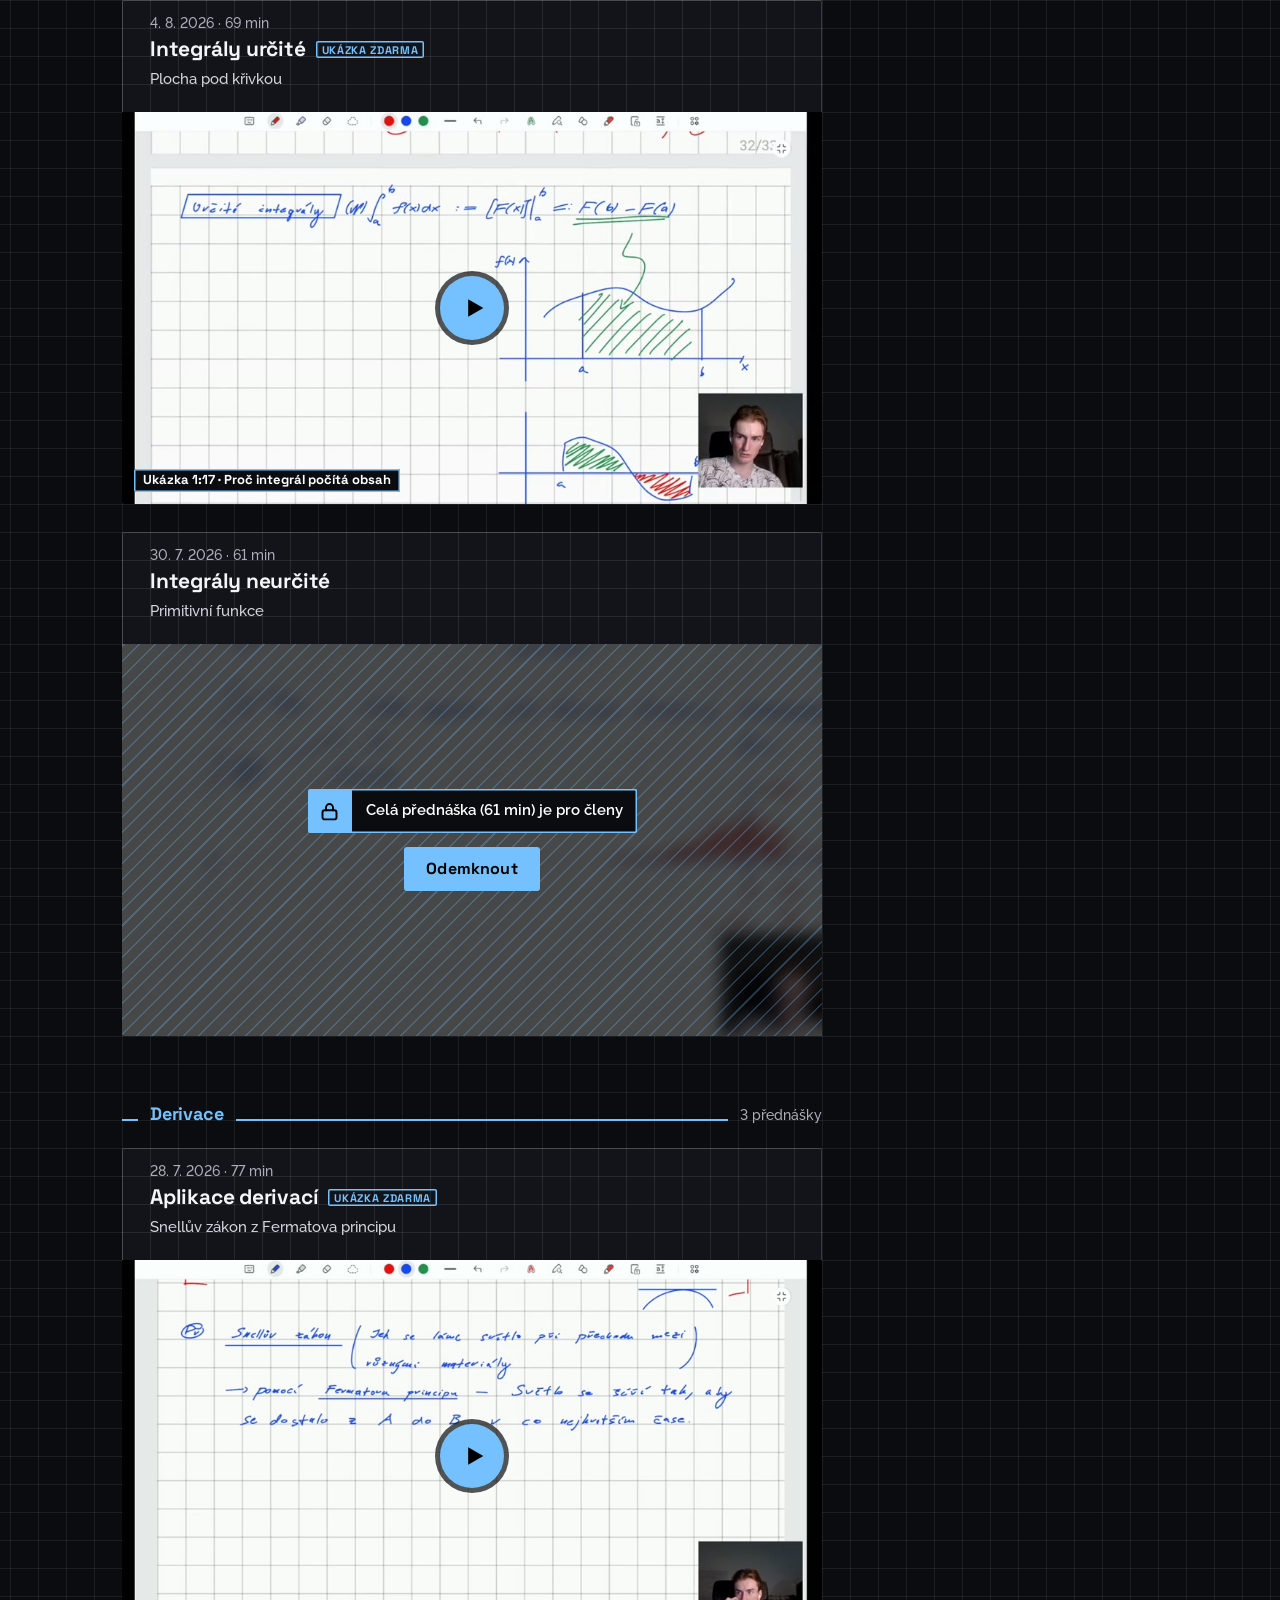
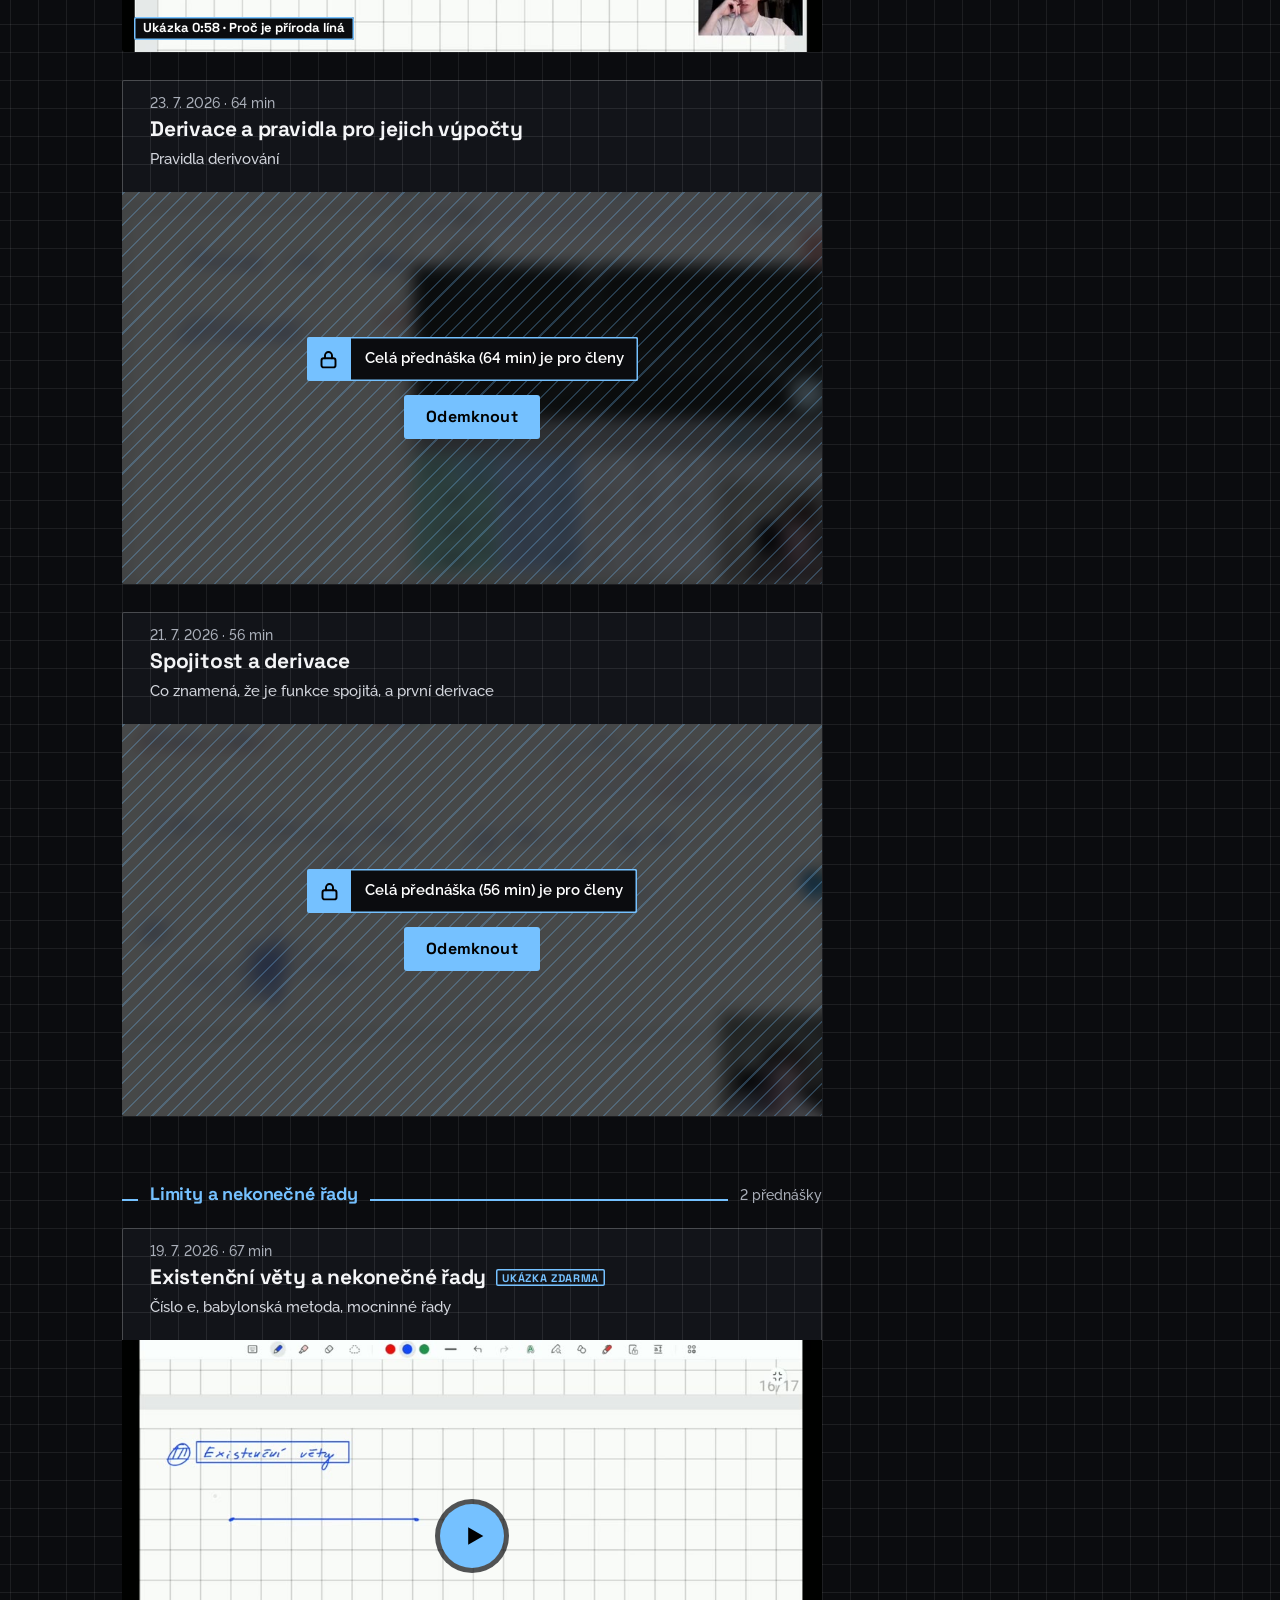
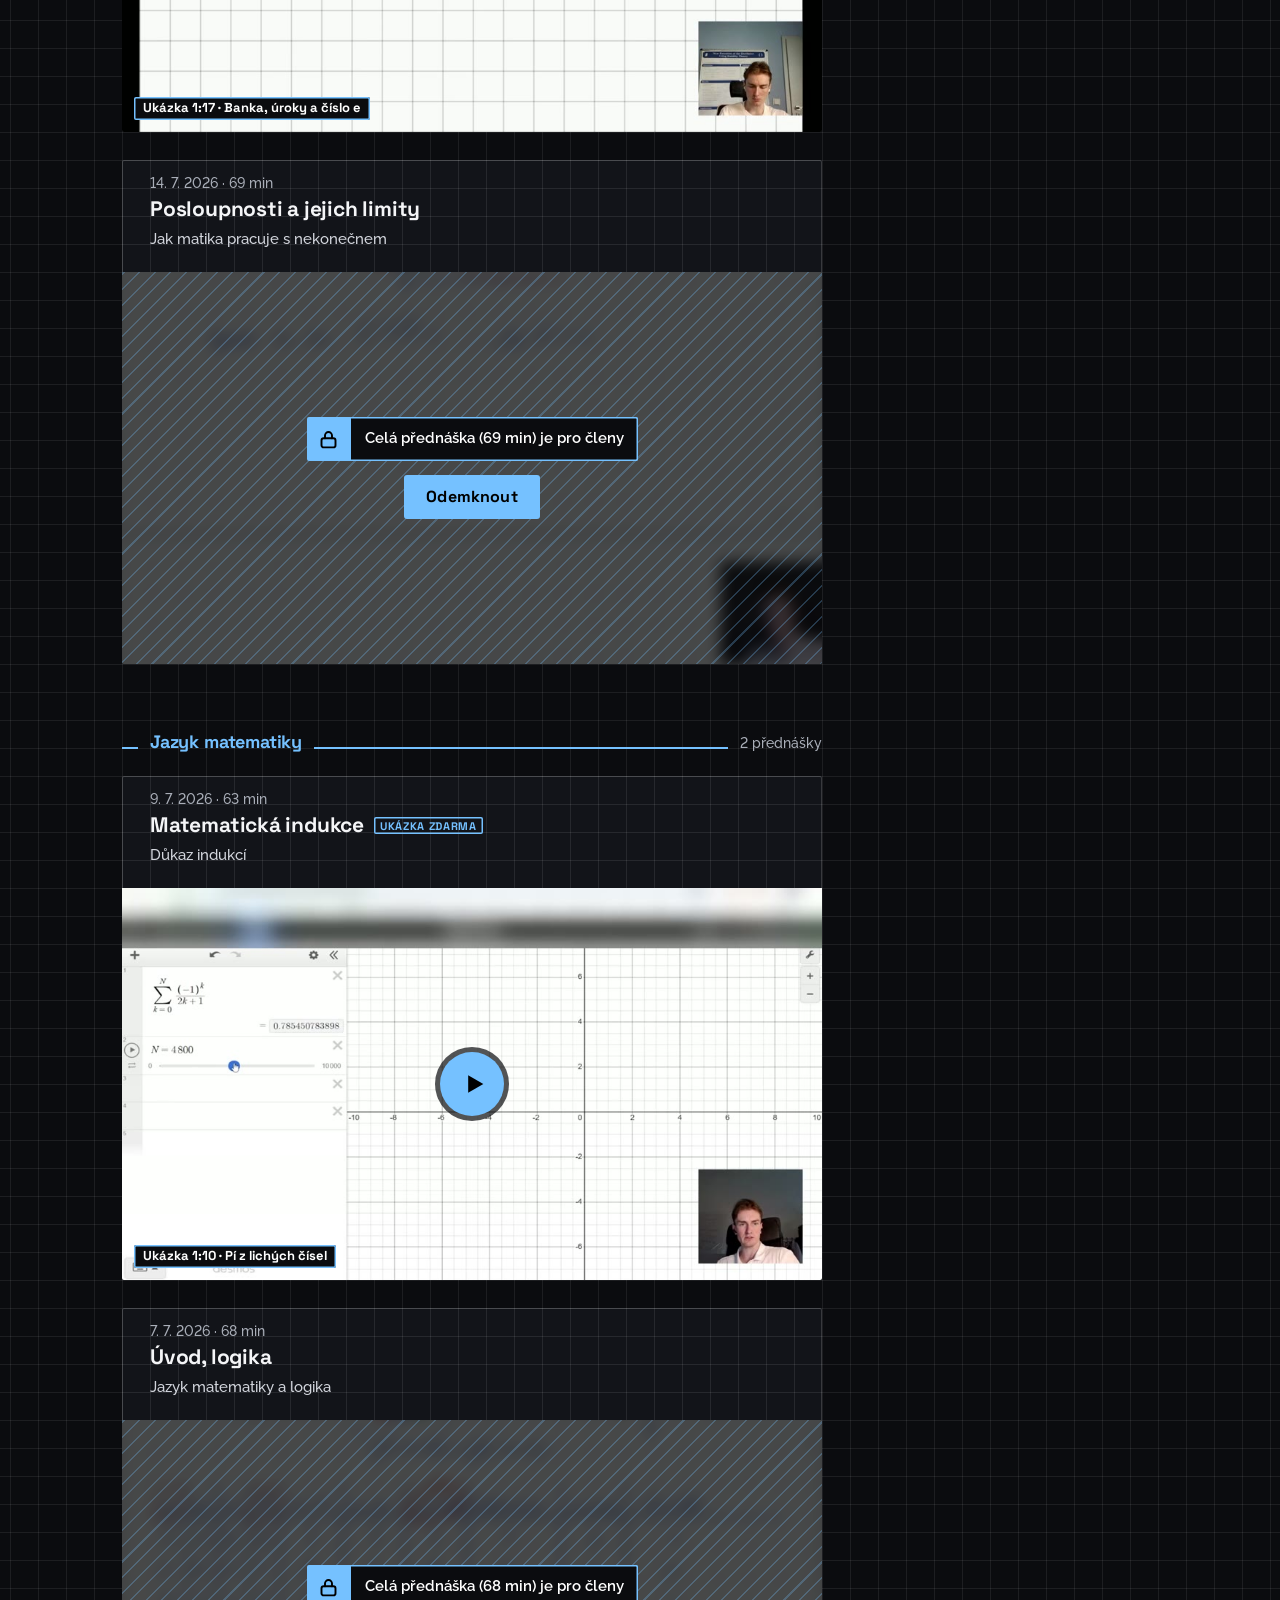
==== commit 3335afda: "Přednáška 5. 11.: Komplexní integrály" ====
--- a/index.html
+++ b/index.html
@@ -337,7 +337,7 @@
   </div>
 </div>
 
-<script src="data.js?v=85f5ce17"></script>
+<script src="data.js?v=84610218"></script>
 <script>
 const thumb = n => n.startsWith("p") ? `media/snimky/podzim-${n.slice(1)}.jpg` : `media/snimky/lekce-${n}.jpg`;
 for (const [n, p] of Object.entries(PREVIEWS)) LESSONS[n].preview = p;
